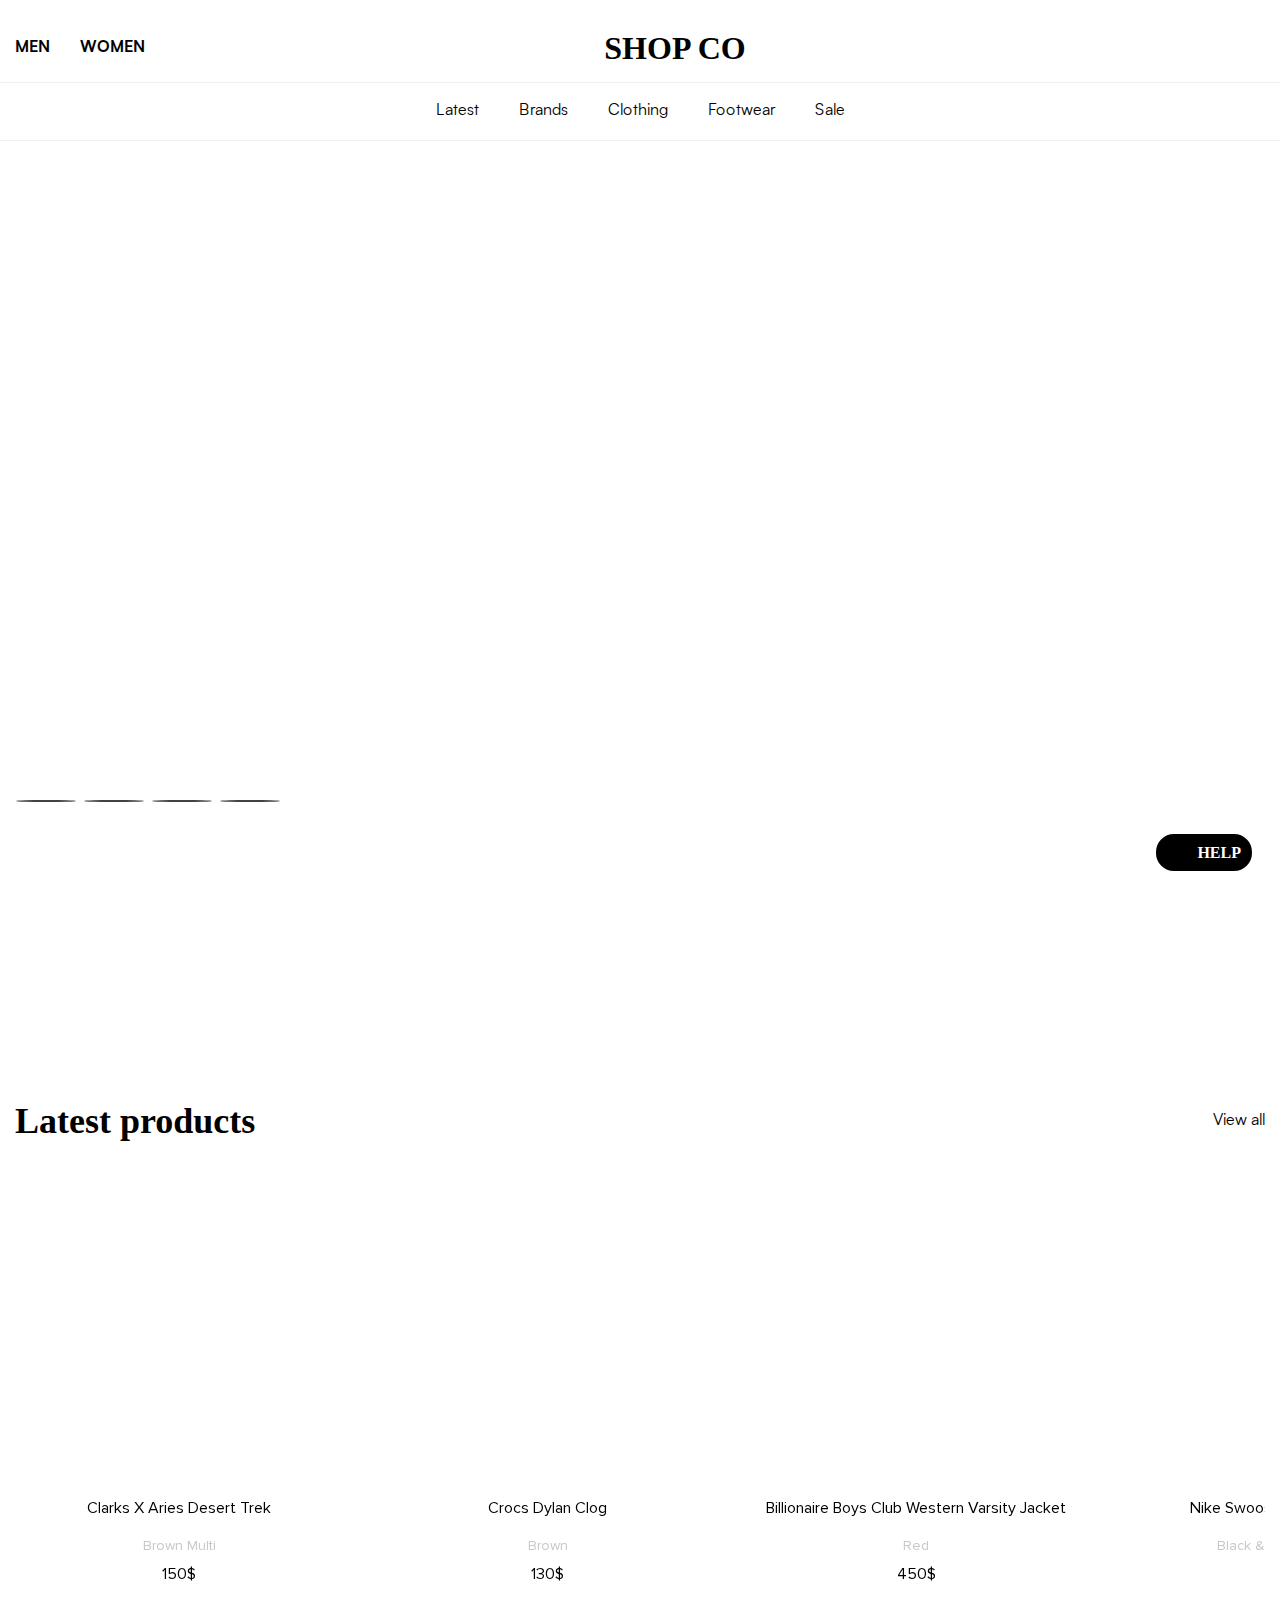
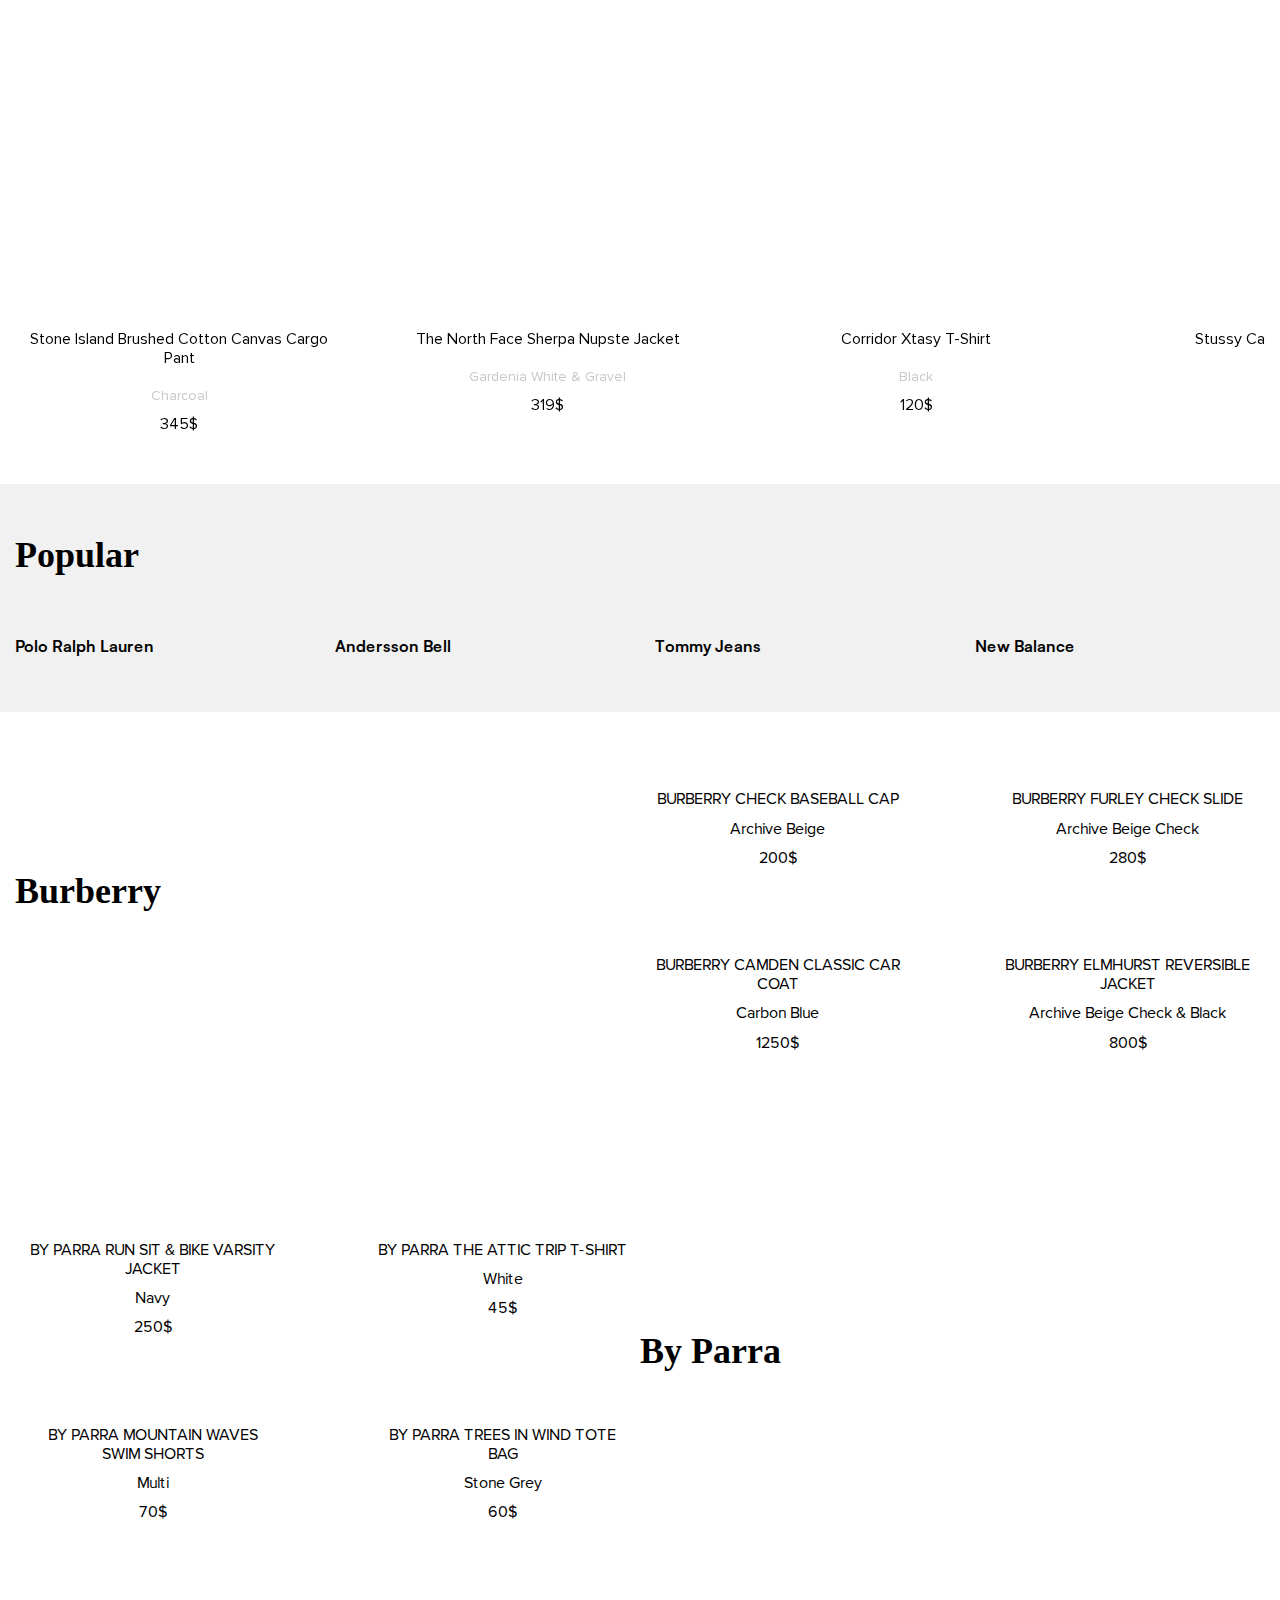
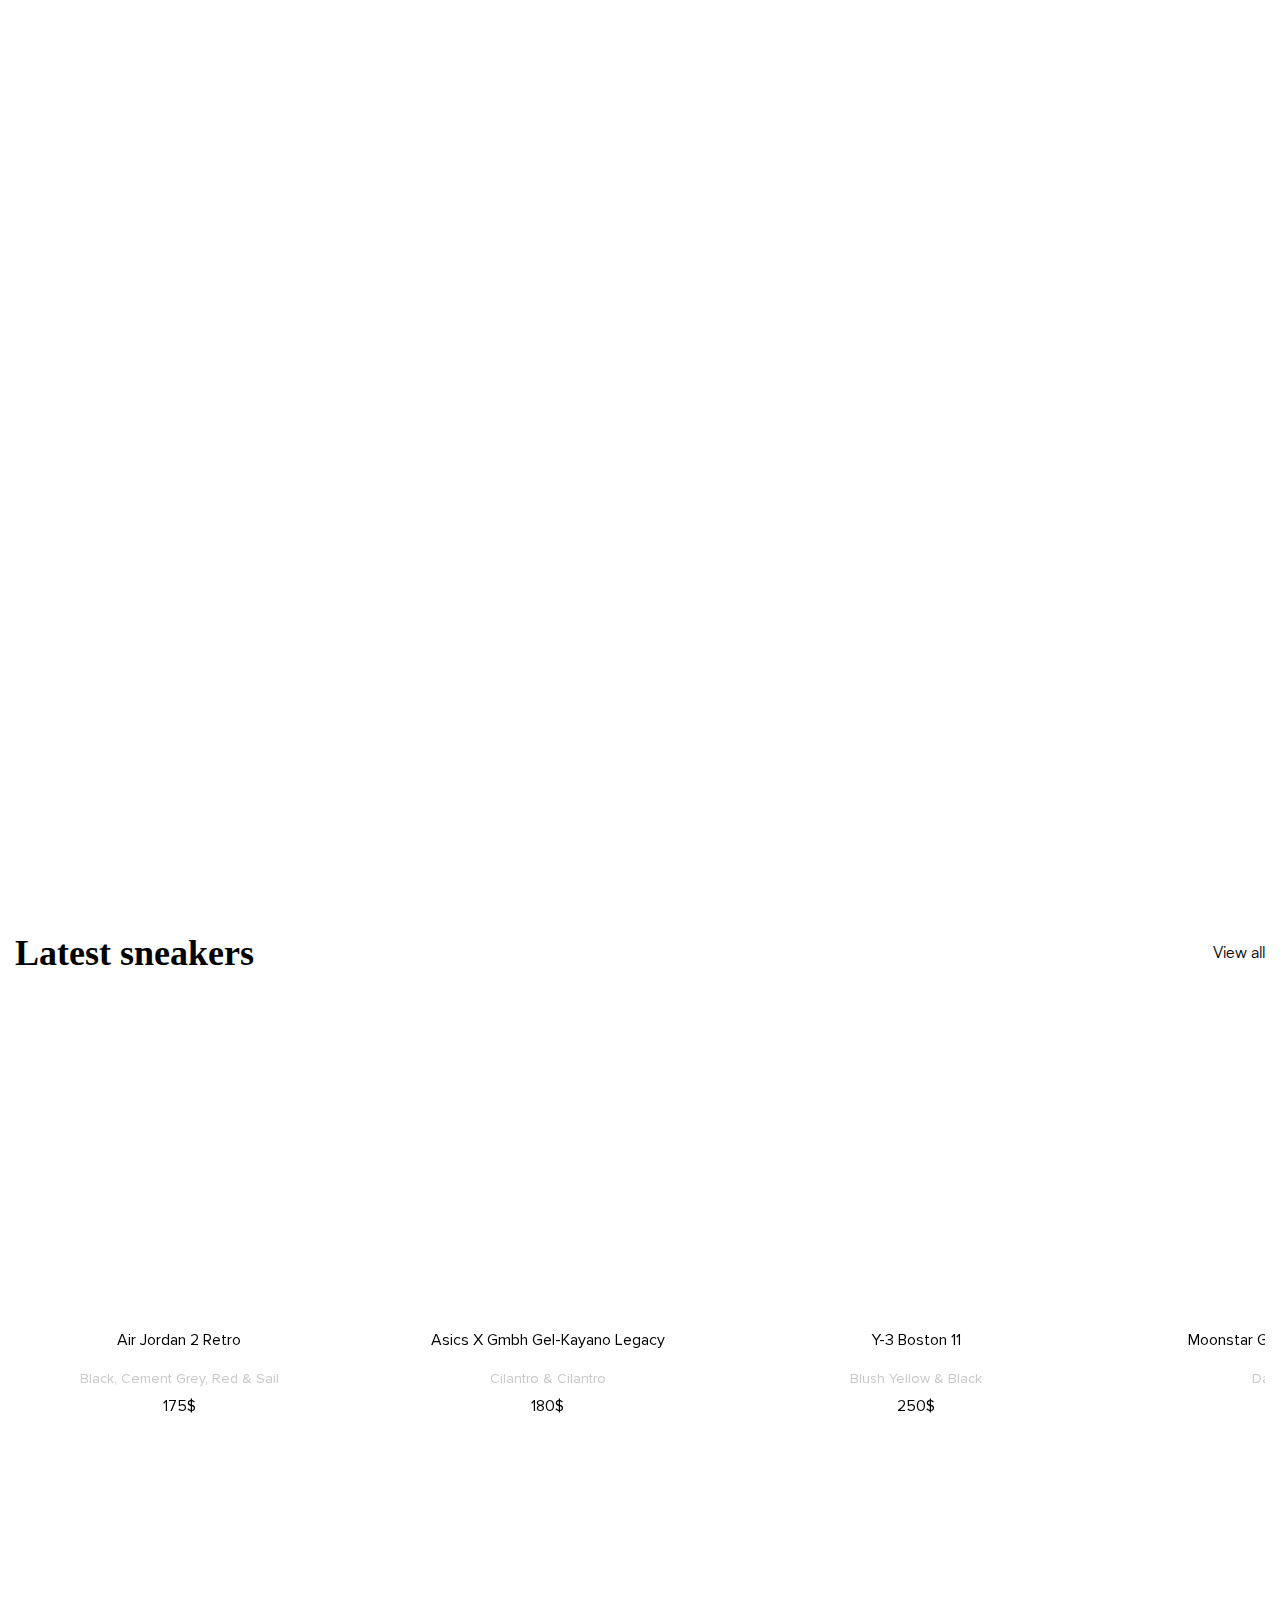
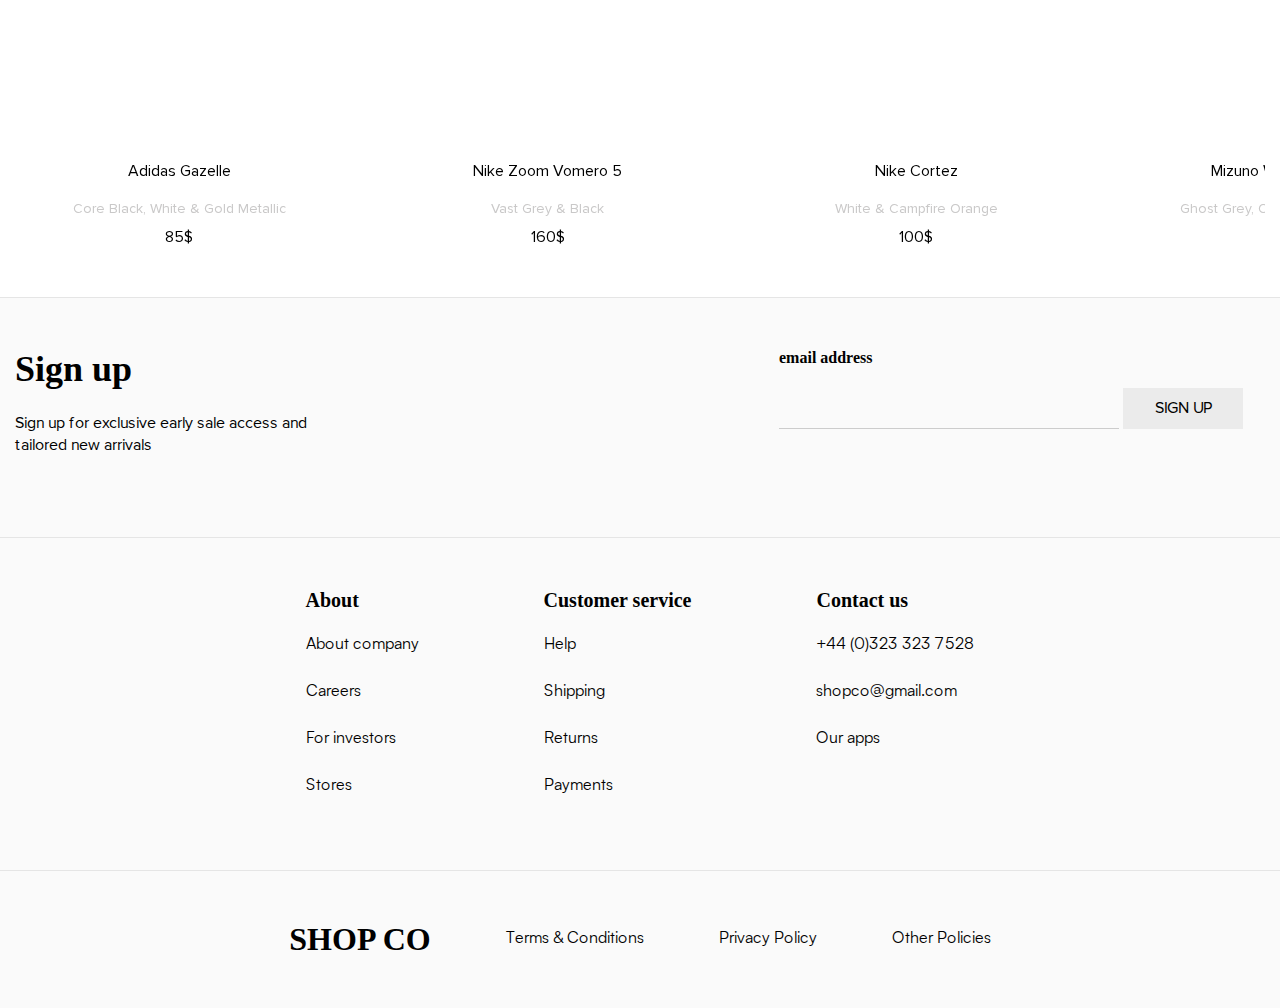
==== index.html @ d2378732 "Add files via upload" ====
<!DOCTYPE html><html lang="en"><head><meta charset="UTF-8"><meta name="viewport" content="width=device-width, initial-scale=1.0"><link rel="stylesheet" href="./files/swiper-bundle.min.css"><link rel="stylesheet" href="./css/style.css"><title>SHOP CO</title></head><body class="body"><div class="wrapper"><header class="header"><div class="header-inner"><div class="header-row"><div class="container"><div class="header-row__content"><nav class="nav header-row__nav"><div class="header__burger-menu"> <button class="burger-menu"><svg width="36" heigh="36" viewbox="0 0 100 100"><path class="line line-1" d="M20 30H80C80 30 94 29 94 67 94 78 91 82 85 82 79 82 75 75 75 75L25 25"/><path class="line line-2" d="M20 50H80"/><path class="line line-3" d="M20 70H80C80 70 94 71 94 33 94 22 91 18 85 18 79 18 75 25 75 25L25 75"/></svg></button></div><ul class="nav__list header-row__list"><li class="nav__item header-row__item"> <a href="index.html" class="nav__link header-row__link link">MEN</a></li><li class="nav__item header-row__item"> <a href="women.html" class="nav__link header-row__link link">WOMEN</a></li></ul> <a href="index.html" class="logo header-logo">SHOP CO</a><div class="header-row__buttons"> <button class="header-row__button modal-button" data-path="search"><img class="header-svg-button" src="img/icons/search.svg" alt=""></button> <button class="header-row__button modal-button" data-path="registration"><img class="header-svg-button" src="img/icons/user.svg" alt=""></button> <button class="header-row__button modal-button" data-path="registration"><img class="header-svg-button" src="img/icons/favourite.svg" alt=""></button> <button class="header-row__button modal-button" data-path="cart"><img class="header-svg-button" src="img/icons/busket.svg" alt=""></button></div></nav></div></div></div><div class="header-sub-wrapper"><div class="header-sub-row"><div class="container"><div class="header-sub-row__content"><nav class="nav header-sub-row__nav"><ul class="nav__list header-sub-row__list"><li class="nav__item header-sub-row__item" data-path="latest"> <a href="products.html" class="nav__link header-sub-row__link link">Latest</a></li><li class="nav__item header-sub-row__item" data-path="brands"> <a href="products.html" class="nav__link header-sub-row__link link">Brands</a></li><li class="nav__item header-sub-row__item" data-path="clothing"> <a href="products.html" class="nav__link header-sub-row__link link">Clothing</a></li><li class="nav__item header-sub-row__item" data-path="footwear"> <a href="products.html" class="nav__link header-sub-row__link link">Footwear</a></li><li class="nav__item header-sub-row__item" data-path="sale"> <a href="products.html" class="nav__link header-sub-row__link link">Sale</a></li></ul></nav></div></div></div><div class="site-navigation header__site-navigation"><div class="container"><div class="site-navigation__content"><div class="site-navigation__block site-navigation__block_visible" data-target="latest"><div class="site-navigation__element element"><h6 class="h h-6 element__headline">Latest week</h6><nav class="nav element__nav"><ul class="nav__list element__list"><li class="nav__item element__item"> <a href="products.html" class="nav__link element__link link">View all Latest</a></li><li class="nav__item element__item"> <a href="products.html" class="nav__link element__link link">Latest sneakers</a></li><li class="nav__item element__item"> <a href="products.html" class="nav__link element__link link">Latest lifestyle</a></li><li class="nav__item element__item"> <a href="products.html" class="nav__link element__link link">Latest features</a></li></ul></nav></div><div class="site-navigation__element element"><h6 class="h h-6 element__headline">Latest brands</h6><nav class="nav element__nav"><ul class="nav__list element__list"><li class="nav__item element__item"> <a href="#" class="nav__link element__link link">HOKA</a></li><li class="nav__item element__item"> <a href="#" class="nav__link element__link link">Carhartt</a></li><li class="nav__item element__item"> <a href="#" class="nav__link element__link link">Crocs</a></li><li class="nav__item element__item"> <a href="#" class="nav__link element__link link">Aries</a></li><li class="nav__item element__item"> <a href="#" class="nav__link element__link link">Nike</a></li><li class="nav__item element__item"> <a href="#" class="nav__link element__link link">Canada Goose</a></li><li class="nav__item element__item"> <a href="#" class="nav__link element__link link">Rick Owens</a></li></ul></nav></div><div class="site-navigation__element element"><h6 class="h h-6 element__headline">Featured</h6><div class="element-grid"><div class="element-grid__item"><a href="#" class="element-grid__link"><picture><source srcset="img/header-featured/img1.avif"><source srcset="img/header-featured/img1.webp"> <img src="img/header-featured/img1.jpg" alt="" class="element-grid__img"></picture></a><p class="text element-grid__item-headline">Season release</p></div><div class="element-grid__item"><a href="#" class="element-grid__link"><picture><source srcset="img/header-featured/img2.avif"><source srcset="img/header-featured/img2.webp"> <img src="img/header-featured/img2.jpg" alt="" class="element-grid__img"></picture></a><p class="text element-grid__item-headline">Carhartt WIP</p></div><div class="element-grid__item"><a href="#" class="element-grid__link"><picture><source srcset="img/header-featured/img3.avif"><source srcset="img/header-featured/img3.webp"> <img src="img/header-featured/img3.jpg" alt="" class="element-grid__img"></picture></a><p class="text element-grid__item-headline">Denim sales</p></div><div class="element-grid__item"><a href="#" class="element-grid__link"><picture><source srcset="img/header-featured/img4.avif"><source srcset="img/header-featured/img4.webp"> <img src="img/header-featured/img4.jpg" alt="" class="element-grid__img"></picture></a><p class="text element-grid__item-headline">New shops</p></div></div></div></div><div class="site-navigation__block" data-target="brands"><div class="site-navigation__element element"><h6 class="h h-6 element__headline"><a href="products.html" class="link">View all brands</a></h6><nav class="nav element__nav element__nav_wide"><ul class="nav__list element__list"><li class="nav__item element__item"> <a href="#" class="nav__link element__link link">Acne Studios</a></li><li class="nav__item element__item"> <a href="#" class="nav__link element__link link">Adidas</a></li><li class="nav__item element__item"> <a href="#" class="nav__link element__link link">A.P.C</a></li><li class="nav__item element__item"> <a href="#" class="nav__link element__link link">Adanola</a></li><li class="nav__item element__item"> <a href="#" class="nav__link element__link link">Aries</a></li><li class="nav__item element__item"> <a href="#" class="nav__link element__link link">Anine Bing</a></li><li class="nav__item element__item"> <a href="#" class="nav__link element__link link">Aarke</a></li><li class="nav__item element__item"> <a href="#" class="nav__link element__link link">AGR</a></li><li class="nav__item element__item"> <a href="#" class="nav__link element__link link">Air Jordan</a></li><li class="nav__item element__item"> <a href="#" class="nav__link element__link link">AKila</a></li><li class="nav__item element__item"> <a href="#" class="nav__link element__link link">Balmain</a></li><li class="nav__item element__item"> <a href="#" class="nav__link element__link link">Barbour</a></li><li class="nav__item element__item"> <a href="#" class="nav__link element__link link">Brain dead</a></li><li class="nav__item element__item"> <a href="#" class="nav__link element__link link">Buy far</a></li><li class="nav__item element__item"> <a href="#" class="nav__link element__link link">Calvin Klein</a></li><li class="nav__item element__item"> <a href="#" class="nav__link element__link link">Converse</a></li><li class="nav__item element__item"> <a href="#" class="nav__link element__link link">Dickies</a></li><li class="nav__item element__item"> <a href="#" class="nav__link element__link link">DONNI</a></li><li class="nav__item element__item"> <a href="#" class="nav__link element__link link">DROOL</a></li><li class="nav__item element__item"> <a href="#" class="nav__link element__link link">Eastpak</a></li><li class="nav__item element__item"> <a href="#" class="nav__link element__link link">Face Vessel</a></li><li class="nav__item element__item"> <a href="#" class="nav__link element__link link">Ganni</a></li><li class="nav__item element__item"> <a href="#" class="nav__link element__link link">Idea</a></li><li class="nav__item element__item"> <a href="#" class="nav__link element__link link">Joah Brown</a></li><li class="nav__item element__item"> <a href="#" class="nav__link element__link link">Lex Pott</a></li><li class="nav__item element__item"> <a href="#" class="nav__link element__link link">Obey</a></li><li class="nav__item element__item"> <a href="#" class="nav__link element__link link">Paco Rabanne</a></li><li class="nav__item element__item"> <a href="#" class="nav__link element__link link">Reebok</a></li><li class="nav__item element__item"> <a href="#" class="nav__link element__link link">UGG</a></li><li class="nav__item element__item"> <a href="#" class="nav__link element__link link">Y-3</a></li></ul></nav></div><div class="site-navigation__element element"><h6 class="h h-6 element__headline">Featured</h6><div class="element-grid brands-grid"><div class="element-grid__item"><a href="#" class="element-grid__link"><picture><source srcset="img/header-featured/img5.avif"><source srcset="img/header-featured/img5.webp"> <img src="img/header-featured/img5.jpg" alt="" class="element-grid__img"></picture></a><p class="text element-grid__item-headline">Y-3</p></div><div class="element-grid__item"><a href="#" class="element-grid__link"><picture><source srcset="img/header-featured/img6.avif"><source srcset="img/header-featured/img6.webp"> <img src="img/header-featured/img6.jpg" alt="" class="element-grid__img"></picture></a><p class="text element-grid__item-headline">Paco Rabanne</p></div></div></div></div><div class="site-navigation__block" data-target="clothing"><div class="site-navigation__element element"><h6 class="h h-6 element__headline"><a href="products.html" class="link">View all clothing</a></h6><nav class="nav element__nav"><ul class="nav__list element__list"><li class="nav__item element__item"> <a href="#" class="nav__link element__link link">Hoodie and swearts</a></li><li class="nav__item element__item"> <a href="#" class="nav__link element__link link">Coats and jackets</a></li><li class="nav__item element__item"> <a href="#" class="nav__link element__link link">Knitwear</a></li><li class="nav__item element__item"> <a href="#" class="nav__link element__link link">Shirts</a></li><li class="nav__item element__item"> <a href="#" class="nav__link element__link link">Jeans</a></li><li class="nav__item element__item"> <a href="#" class="nav__link element__link link">Shorts</a></li><li class="nav__item element__item"> <a href="#" class="nav__link element__link link">Knitwear</a></li><li class="nav__item element__item"> <a href="#" class="nav__link element__link link">Loungewear</a></li><li class="nav__item element__item"> <a href="#" class="nav__link element__link link">T-shirts</a></li><li class="nav__item element__item"> <a href="#" class="nav__link element__link link">Underwear</a></li></ul></nav></div><div class="site-navigation__element element"><h6 class="h h-6 element__headline">Latest brands</h6><nav class="nav element__nav"><ul class="nav__list element__list"><li class="nav__item element__item"> <a href="#" class="nav__link element__link link">A.P.C.</a></li><li class="nav__item element__item"> <a href="#" class="nav__link element__link link">Acne studios</a></li><li class="nav__item element__item"> <a href="#" class="nav__link element__link link">Barbour</a></li><li class="nav__item element__item"> <a href="#" class="nav__link element__link link">Carhartt WIP</a></li><li class="nav__item element__item"> <a href="#" class="nav__link element__link link">Neighborhood</a></li><li class="nav__item element__item"> <a href="#" class="nav__link element__link link">Represent</a></li><li class="nav__item element__item"> <a href="#" class="nav__link element__link link">Moncler</a></li><li class="nav__item element__item"> <a href="#" class="nav__link element__link link">Palm Angels</a></li><li class="nav__item element__item"> <a href="#" class="nav__link element__link link">Stussy</a></li><li class="nav__item element__item"> <a href="#" class="nav__link element__link link">WTAPS</a></ul></nav></div><div class="site-navigation__element element"><h6 class="h h-6 element__headline">Featured</h6><div class="element-grid"><div class="element-grid__item"><a href="#" class="element-grid__link"><picture><source srcset="img/header-featured/img7.avif"><source srcset="img/header-featured/img7.webp"> <img src="img/header-featured/img7.jpg" alt="" class="element-grid__img"></picture></a><p class="text element-grid__item-headline">Gucci</p></div><div class="element-grid__item"><a href="#" class="element-grid__link"><picture><source srcset="img/header-featured/img8.avif"><source srcset="img/header-featured/img8.webp"> <img src="img/header-featured/img8.jpg" alt="" class="element-grid__img"></picture></a><p class="text element-grid__item-headline">Carhartt WIP</p></div><div class="element-grid__item"><a href="#" class="element-grid__link"><picture><source srcset="img/header-featured/img9.avif"><source srcset="img/header-featured/img9.webp"> <img src="img/header-featured/img9.jpg" alt="" class="element-grid__img"></picture></a><p class="text element-grid__item-headline">Bape</p></div><div class="element-grid__item"><a href="#" class="element-grid__link"><picture><source srcset="img/header-featured/img10.avif"><source srcset="img/header-featured/img10.webp"> <img src="img/header-featured/img10.jpg" alt="" class="element-grid__img"></picture></a><p class="text element-grid__item-headline">New shops</p></div></div></div></div><div class="site-navigation__block" data-target="footwear"><div class="site-navigation__element element"><nav class="nav element__nav"><ul class="nav__list element__list"><li class="nav__item element__item"> <a href="products.html" class="nav__link element__link link">View all footwear</a></li><li class="nav__item element__item"> <a href="#" class="nav__link element__link link">Sneakers</a></li><li class="nav__item element__item"> <a href="#" class="nav__link element__link link">Luxury Sneakers</a></li><li class="nav__item element__item"> <a href="#" class="nav__link element__link link">Boots</a></li><li class="nav__item element__item"> <a href="#" class="nav__link element__link link">Shoes</a></li><li class="nav__item element__item"> <a href="#" class="nav__link element__link link">Slippers</a></li></ul></nav></div><div class="site-navigation__element element"><h6 class="h h-6 element__headline">Footwear brands</h6><nav class="nav element__nav"><ul class="nav__list element__list"><li class="nav__item element__item"> <a href="#" class="nav__link element__link link">HOKA</a></li><li class="nav__item element__item"> <a href="#" class="nav__link element__link link">Adidas</a></li><li class="nav__item element__item"> <a href="#" class="nav__link element__link link">Asics</a></li><li class="nav__item element__item"> <a href="#" class="nav__link element__link link">Alexandr Mqueen</a></li><li class="nav__item element__item"> <a href="#" class="nav__link element__link link">Crocks</a></li><li class="nav__item element__item"> <a href="#" class="nav__link element__link link">Canada Goose</a></li><li class="nav__item element__item"> <a href="#" class="nav__link element__link link">New balance</a></li><li class="nav__item element__item"> <a href="#" class="nav__link element__link link">Nike</a></li></ul></nav></div><div class="site-navigation__element element"><h6 class="h h-6 element__headline">Featured</h6><div class="element-grid"><div class="element-grid__item"><a href="#" class="element-grid__link"><picture><source srcset="img/header-featured/img11.webp"><source srcset="img/header-featured/img11.avif"> <img src="" alt="" class="element-grid__img"></picture></a><p class="text element-grid__item-headline">Season release</p></div><div class="element-grid__item"><a href="#" class="element-grid__link"><picture><source srcset="img/header-featured/img12.webp"><source srcset="img/header-featured/img12.avif"> <img src="" alt="" class="element-grid__img"></picture></a><p class="text element-grid__item-headline">Carhartt WIP</p></div><div class="element-grid__item"><a href="#" class="element-grid__link"><picture><source srcset="img/header-featured/img13.webp"><source srcset="img/header-featured/img13.avif"> <img src="" alt="" class="element-grid__img"></picture></a><p class="text element-grid__item-headline">Denim sales</p></div><div class="element-grid__item"><a href="#" class="element-grid__link"><picture><source srcset="img/header-featured/img14.webp"><source srcset="img/header-featured/img14.avif"> <img src="" alt="" class="element-grid__img"></picture></a><p class="text element-grid__item-headline">New shops</p></div></div></div></div><div class="site-navigation__block" data-target="sale"><div class="site-navigation__element element"><h6 class="h h-6 element__headline">View all sales</h6><nav class="nav element__nav"><ul class="nav__list element__list"><li class="nav__item element__item"> <a href="products.html" class="nav__link element__link link">All sale clothing</a></li><li class="nav__item element__item"> <a href="#" class="nav__link element__link link">Jackets and coats</a></li><li class="nav__item element__item"> <a href="#" class="nav__link element__link link">Knitwear</a></li><li class="nav__item element__item"> <a href="#" class="nav__link element__link link">Triusers</a></li><li class="nav__item element__item"> <a href="#" class="nav__link element__link link">Tops</a></li><li class="nav__item element__item"> <a href="#" class="nav__link element__link link">Jeans</a></li><li class="nav__item element__item"> <a href="#" class="nav__link element__link link">T-shirts</a></li><li class="nav__item element__item"> <a href="#" class="nav__link element__link link">Boots</a></li><li class="nav__item element__item"> <a href="#" class="nav__link element__link link">Jewellery</a></li></ul></nav></div><div class="site-navigation__element element"><h6 class="h h-6 element__headline">Latest brands</h6><nav class="nav element__nav"><ul class="nav__list element__list"><li class="nav__item element__item"> <a href="" class="nav__link element__link link">HOKA</a></li><li class="nav__item element__item"> <a href="" class="nav__link element__link link">Carhartt</a></li><li class="nav__item element__item"> <a href="" class="nav__link element__link link">Crocs</a></li><li class="nav__item element__item"> <a href="" class="nav__link element__link link">Aries</a></li><li class="nav__item element__item"> <a href="" class="nav__link element__link link">Nike</a></li><li class="nav__item element__item"> <a href="" class="nav__link element__link link">Canada Goose</a></li><li class="nav__item element__item"> <a href="" class="nav__link element__link link">Rick Owens</a></li></ul></nav></div><div class="site-navigation__element element"><h6 class="h h-6 element__headline">Discount</h6><nav class="nav element__nav"><ul class="nav__list element__list"><li class="nav__item element__item"> <a href="" class="nav__link element__link link">UP TO 20%</a></li><li class="nav__item element__item"> <a href="" class="nav__link element__link link">UP TO 30%</a></li><li class="nav__item element__item"> <a href="" class="nav__link element__link link">UP TO 40%</a></li><li class="nav__item element__item"> <a href="" class="nav__link element__link link">UP TO 50%</a></li></ul></nav></div><div class="site-navigation__element element"><h6 class="h h-6 element__headline">Featured</h6><div class="element-grid"><div class="element-grid__item"><a href="#" class="element-grid__link"><picture><source srcset="img/header-featured/img16.avif"><source srcset="img/header-featured/img16.webp"> <img src="img/header-featured/img16.avif" alt="" class="element-grid__img"></picture></a><p class="text element-grid__item-headline">Season release</p></div><div class="element-grid__item"><a href="#" class="element-grid__link"><picture><source srcset="./img/header-featured/img15.avif"><source srcset="./img/header-featured/img15.webp"> <img src="./img/header-featured/img15.avif" alt="" class="element-grid__img"></picture></a><p class="text element-grid__item-headline">Carhartt WIP</p></div></div></div></div></div></div></div></div><div class="mobile-menu"><div class="overlay"></div><div class="mobile-menu__block"><div class="mobile-menu__wrapper"><div class="mobile-menu__container mobile-menu__container_open mobile-menu__container_main" data-list="main"><div class="mobile-menu__logo-wrapper"> <a href="index.html" class="logo mobile-menu__logo">SHOP CO</a></div><div class="mobile-menu__gender"><div class="mobile-menu__gender-item mobile-menu__gender-item_active" data-path="men"> <a href="index.html" class="text mobile-menu__gender-link">MEN</a href="index.html"></div><div class="mobile-menu__gender-item" data-path="women"> <a href="women.html" class="text mobile-menu__gender-link">WOMEN</a href="index.html"></div></div><div class="mobile-menu__categories"><div class="mobile-menu__category switch-element" data-path="latest">Latest<img src="./img/icons/right.svg" alt=""></div><div class="mobile-menu__category switch-element" data-path="brands">Brands<img src="./img/icons/right.svg" alt=""></div><div class="mobile-menu__category switch-element" data-path="clothing">Clothing <img src="./img/icons/right.svg" alt=""></div><div class="mobile-menu__category switch-element" data-path="footwear">Footwear <img src="./img/icons/right.svg" alt=""></div><div class="mobile-menu__category switch-element" data-path="sale">Sale <img src="./img/icons/right.svg" alt=""></div></div><div class="log-in"><div class="log-in__wrapper"><p class="text log-in__text">Account</p> <button class="text log-in__button modal-button" data-path="registration">Log in <img src="./img/icons/right.svg" alt=""></button></div></div></div><div class="mobile-menu__container" data-list="latest"><div class="mobile-menu__categories"><ul class="mobile-menu__list"><li class="mobile-menu__category mobile-menu__category_prev switch-element" data-path="main"> <img class="mobile-menu__arrow" src="./img/icons/right.svg" alt=""><p class="">All</p></li><li class="mobile-menu__list-item"> <a href="#" class="text mobile-menu__category mobile-menu__category_bold mobile-menu__category_mini">View all latest<img src="./img/icons/right.svg" alt=""></a></li><li class="mobile-menu__list-item"> <a href="#" class="text mobile-menu__category mobile-menu__category_mini">HOKA<img src="./img/icons/right.svg" alt=""></a></li><li class="mobile-menu__list-item"> <a href="#" class="text mobile-menu__category mobile-menu__category_mini">Carhartt<img src="./img/icons/right.svg" alt=""></a></li><li class="mobile-menu__list-item"> <a href="#" class="text mobile-menu__category mobile-menu__category_mini">Crocs<img src="./img/icons/right.svg" alt=""></a></li><li class="mobile-menu__list-item"> <a href="#" class="text mobile-menu__category mobile-menu__category_mini">Aries<img src="./img/icons/right.svg" alt=""></a></li><li class="mobile-menu__list-item"> <a href="#" class="text mobile-menu__category mobile-menu__category_mini">Nike<img src="./img/icons/right.svg" alt=""></a></li><li class="mobile-menu__list-item"> <a href="#" class="text mobile-menu__category mobile-menu__category_mini">Canada Goose<img src="./img/icons/right.svg" alt=""></a></li><li class="mobile-menu__list-item"> <a href="#" class="text mobile-menu__category mobile-menu__category_mini">Rick Owens<img src="./img/icons/right.svg" alt=""></a></li></ul></div></div><div class="mobile-menu__container" data-list="brands"><div class="mobile-menu__categories"><ul class="mobile-menu__list"><li class="mobile-menu__category mobile-menu__category_prev switch-element" data-path="main"> <img class="mobile-menu__arrow" src="./img/icons/right.svg" alt=""><p class="">All</p></li><li class="mobile-menu__list-item"> <a href="#" class="text mobile-menu__category mobile-menu__category_bold mobile-menu__category_mini">View all brands<img src="./img/icons/right.svg" alt=""></a></li><li class="mobile-menu__list-item"> <a href="#" class="text mobile-menu__category mobile-menu__category_mini">Acne Studios<img src="./img/icons/right.svg" alt=""></a></li><li class="mobile-menu__list-item"> <a href="#" class="text mobile-menu__category mobile-menu__category_mini">Adidas<img src="./img/icons/right.svg" alt=""></a></li><li class="mobile-menu__list-item"> <a href="#" class="text mobile-menu__category mobile-menu__category_mini">A.P.C<img src="./img/icons/right.svg" alt=""></a></li><li class="mobile-menu__list-item"> <a href="#" class="text mobile-menu__category mobile-menu__category_mini">Adanola<img src="./img/icons/right.svg" alt=""></a></li><li class="mobile-menu__list-item"> <a href="#" class="text mobile-menu__category mobile-menu__category_mini">Aries<img src="./img/icons/right.svg" alt=""></a></li><li class="mobile-menu__list-item"> <a href="#" class="text mobile-menu__category mobile-menu__category_mini">Anine Bing<img src="./img/icons/right.svg" alt=""></a></li><li class="mobile-menu__list-item"> <a href="#" class="text mobile-menu__category mobile-menu__category_mini">Aarke<img src="./img/icons/right.svg" alt=""></a></li><li class="mobile-menu__list-item"> <a href="#" class="text mobile-menu__category mobile-menu__category_mini">AGR<img src="./img/icons/right.svg" alt=""></a></li><li class="mobile-menu__list-item"> <a href="#" class="text mobile-menu__category mobile-menu__category_mini">Air Jordan<img src="./img/icons/right.svg" alt=""></a></li><li class="mobile-menu__list-item"> <a href="#" class="text mobile-menu__category mobile-menu__category_mini">AKila<img src="./img/icons/right.svg" alt=""></a></li><li class="mobile-menu__list-item"> <a href="#" class="text mobile-menu__category mobile-menu__category_mini">Balmain<img src="./img/icons/right.svg" alt=""></a></li><li class="mobile-menu__list-item"> <a href="#" class="text mobile-menu__category mobile-menu__category_mini">Barbour<img src="./img/icons/right.svg" alt=""></a></li><li class="mobile-menu__list-item"> <a href="#" class="text mobile-menu__category mobile-menu__category_mini">Brain dead<img src="./img/icons/right.svg" alt=""></a></li><li class="mobile-menu__list-item"> <a href="#" class="text mobile-menu__category mobile-menu__category_mini">Buy far<img src="./img/icons/right.svg" alt=""></a></li><li class="mobile-menu__list-item"> <a href="#" class="text mobile-menu__category mobile-menu__category_mini">Calvin Klein<img src="./img/icons/right.svg" alt=""></a></li><li class="mobile-menu__list-item"> <a href="#" class="text mobile-menu__category mobile-menu__category_mini">Converse<img src="./img/icons/right.svg" alt=""></a></li><li class="mobile-menu__list-item"> <a href="#" class="text mobile-menu__category mobile-menu__category_mini">Dickies<img src="./img/icons/right.svg" alt=""></a></li><li class="mobile-menu__list-item"> <a href="#" class="text mobile-menu__category mobile-menu__category_mini">DONNI<img src="./img/icons/right.svg" alt=""></a></li><li class="mobile-menu__list-item"> <a href="#" class="text mobile-menu__category mobile-menu__category_mini">DROOL<img src="./img/icons/right.svg" alt=""></a></li><li class="mobile-menu__list-item"> <a href="#" class="text mobile-menu__category mobile-menu__category_mini">Eastpak<img src="./img/icons/right.svg" alt=""></a></li><li class="mobile-menu__list-item"> <a href="#" class="text mobile-menu__category mobile-menu__category_mini">Face Vessel<img src="./img/icons/right.svg" alt=""></a></li><li class="mobile-menu__list-item"> <a href="#" class="text mobile-menu__category mobile-menu__category_mini">Ganni<img src="./img/icons/right.svg" alt=""></a></li><li class="mobile-menu__list-item"> <a href="#" class="text mobile-menu__category mobile-menu__category_mini">Idea<img src="./img/icons/right.svg" alt=""></a></li><li class="mobile-menu__list-item"> <a href="#" class="text mobile-menu__category mobile-menu__category_mini">Joah Brown<img src="./img/icons/right.svg" alt=""></a></li><li class="mobile-menu__list-item"> <a href="#" class="text mobile-menu__category mobile-menu__category_mini">Lex Pott<img src="./img/icons/right.svg" alt=""></a></li><li class="mobile-menu__list-item"> <a href="#" class="text mobile-menu__category mobile-menu__category_mini">Obey<img src="./img/icons/right.svg" alt=""></a></li><li class="mobile-menu__list-item"> <a href="#" class="text mobile-menu__category mobile-menu__category_mini">Paco Rabanne<img src="./img/icons/right.svg" alt=""></a></li><li class="mobile-menu__list-item"> <a href="#" class="text mobile-menu__category mobile-menu__category_mini">Reebok<img src="./img/icons/right.svg" alt=""></a></li><li class="mobile-menu__list-item"> <a href="#" class="text mobile-menu__category mobile-menu__category_mini">UGG<img src="./img/icons/right.svg" alt=""></a></li><li class="mobile-menu__list-item"> <a href="#" class="text mobile-menu__category mobile-menu__category_mini">Y-3<img src="./img/icons/right.svg" alt=""></a></li></ul></div></div><div class="mobile-menu__container" data-list="clothing"><div class="mobile-menu__categories"><ul class="mobile-menu__list"><li class="mobile-menu__category mobile-menu__category_prev switch-element" data-path="main"> <img class="mobile-menu__arrow" src="./img/icons/right.svg" alt=""><p class="">All</p></li><li class="mobile-menu__list-item"> <a href="#" class="text mobile-menu__category mobile-menu__category_bold mobile-menu__category_mini">View all clothing<img src="./img/icons/right.svg" alt=""></a></li><li class="mobile-menu__list-item"> <a href="#" class="text mobile-menu__category mobile-menu__category_mini">Hoodie and swearts<img src="./img/icons/right.svg" alt=""></a></li><li class="mobile-menu__list-item"> <a href="#" class="text mobile-menu__category mobile-menu__category_mini">Coats and jackets<img src="./img/icons/right.svg" alt=""></a></li><li class="mobile-menu__list-item"> <a href="#" class="text mobile-menu__category mobile-menu__category_mini">Knitwear<img src="./img/icons/right.svg" alt=""></a></li><li class="mobile-menu__list-item"> <a href="#" class="text mobile-menu__category mobile-menu__category_mini">Shirts<img src="./img/icons/right.svg" alt=""></a></li><li class="mobile-menu__list-item"> <a href="#" class="text mobile-menu__category mobile-menu__category_mini">Jeans<img src="./img/icons/right.svg" alt=""></a></li><li class="mobile-menu__list-item"> <a href="#" class="text mobile-menu__category mobile-menu__category_mini">Shorts<img src="./img/icons/right.svg" alt=""></a></li><li class="mobile-menu__list-item"> <a href="#" class="text mobile-menu__category mobile-menu__category_mini">Knitwear<img src="./img/icons/right.svg" alt=""></a></li><li class="mobile-menu__list-item"> <a href="#" class="text mobile-menu__category mobile-menu__category_mini">Loungewear<img src="./img/icons/right.svg" alt=""></a></li><li class="mobile-menu__list-item"> <a href="#" class="text mobile-menu__category mobile-menu__category_mini">T-shirts<img src="./img/icons/right.svg" alt=""></a></li><li class="mobile-menu__list-item"> <a href="#" class="text mobile-menu__category mobile-menu__category_mini">Underwear<img src="./img/icons/right.svg" alt=""></a></li></ul></div></div><div class="mobile-menu__container" data-list="footwear"><div class="mobile-menu__categories"><ul class="mobile-menu__list"><li class="mobile-menu__category mobile-menu__category_prev switch-element" data-path="main"> <img class="mobile-menu__arrow" src="./img/icons/right.svg" alt=""><p class="">All</p></li><li class="mobile-menu__list-item"> <a href="#" class="text mobile-menu__category mobile-menu__category_bold mobile-menu__category_mini">View all footwear<img src="./img/icons/right.svg" alt=""></a></li><li class="mobile-menu__list-item"> <a href="#" class="text mobile-menu__category mobile-menu__category_mini">HOKA<img src="./img/icons/right.svg" alt=""></a></li><li class="mobile-menu__list-item"> <a href="#" class="text mobile-menu__category mobile-menu__category_mini">Adidas<img src="./img/icons/right.svg" alt=""></a></li><li class="mobile-menu__list-item"> <a href="#" class="text mobile-menu__category mobile-menu__category_mini">Asics<img src="./img/icons/right.svg" alt=""></a></li><li class="mobile-menu__list-item"> <a href="#" class="text mobile-menu__category mobile-menu__category_mini">Alexandr Mqueen<img src="./img/icons/right.svg" alt=""></a></li><li class="mobile-menu__list-item"> <a href="#" class="text mobile-menu__category mobile-menu__category_mini">Crocks<img src="./img/icons/right.svg" alt=""></a></li><li class="mobile-menu__list-item"> <a href="#" class="text mobile-menu__category mobile-menu__category_mini">Canada Goose<img src="./img/icons/right.svg" alt=""></a></li><li class="mobile-menu__list-item"> <a href="#" class="text mobile-menu__category mobile-menu__category_mini">New balance<img src="./img/icons/right.svg" alt=""></a></li><li class="mobile-menu__list-item"> <a href="#" class="text mobile-menu__category mobile-menu__category_mini">Nike<img src="./img/icons/right.svg" alt=""></a></li></ul></div></div><div class="mobile-menu__container" data-list="sale"><div class="mobile-menu__categories"><ul class="mobile-menu__list"><li class="mobile-menu__category mobile-menu__category_prev switch-element" data-path="main"> <img class="mobile-menu__arrow" src="./img/icons/right.svg" alt=""><p class="">All</p></li><li class="mobile-menu__list-item"> <a href="#" class="text mobile-menu__category mobile-menu__category_bold mobile-menu__category_mini">View all sales<img src="./img/icons/right.svg" alt=""></a></li><li class="mobile-menu__list-item"> <a href="#" class="text mobile-menu__category mobile-menu__category_mini">Jackets and coats<img src="./img/icons/right.svg" alt=""></a></li><li class="mobile-menu__list-item"> <a href="#" class="text mobile-menu__category mobile-menu__category_mini">Knitwear<img src="./img/icons/right.svg" alt=""></a></li><li class="mobile-menu__list-item"> <a href="#" class="text mobile-menu__category mobile-menu__category_mini">Triusers<img src="./img/icons/right.svg" alt=""></a></li><li class="mobile-menu__list-item"> <a href="#" class="text mobile-menu__category mobile-menu__category_mini">Tops<img src="./img/icons/right.svg" alt=""></a></li><li class="mobile-menu__list-item"> <a href="#" class="text mobile-menu__category mobile-menu__category_mini">Jeans<img src="./img/icons/right.svg" alt=""></a></li><li class="mobile-menu__list-item"> <a href="#" class="text mobile-menu__category mobile-menu__category_mini">T-shirts<img src="./img/icons/right.svg" alt=""></a></li><li class="mobile-menu__list-item"> <a href="#" class="text mobile-menu__category mobile-menu__category_mini">Boots<img src="./img/icons/right.svg" alt=""></a></li><li class="mobile-menu__list-item"> <a href="#" class="text mobile-menu__category mobile-menu__category_mini">Jewellery<img src="./img/icons/right.svg" alt=""></a></li></ul></div></div></div></div></div></div></header><section class="hero"><div class="swiper carousel hero-swiper"><div class="swiper-wrapper"><div class="swiper-slide hero-slide"><div class="container hero-slide__container"><div class="hero-slide__flex"><div class="hero-slide__info"><h2 class="h h-2 hero-slide__headline">Our Legacy</h2><h5 class="h h-5 hero-slide__sub-headline">New arrivals</h5></div> <button class="button hero-slide__button">Online now</button></div></div></div><div class="swiper-slide hero-slide hero-slide_second"><div class="container hero-slide__container"><div class="hero-slide__flex"><div class="hero-slide__info"><h2 class="h h-2 hero-slide__headline">MONCLER JACKET</h2><h5 class="h h-5 hero-slide__sub-headline">Launches soon</h5></div> <button class="button hero-slide__button">Register now</button></div></div></div><div class="swiper-slide hero-slide hero-slide_third"><div class="container hero-slide__container"><div class="hero-slide__flex"><div class="hero-slide__info"><h2 class="h h-2 hero-slide__headline">and wander</h2><h5 class="h h-5 hero-slide__sub-headline">Just in.</h5></div> <button class="button hero-slide__button">Online now</button></div></div></div><div class="swiper-slide hero-slide hero-slide_fourth"><div class="container hero-slide__container"><div class="hero-slide__flex"><div class="hero-slide__info"><h2 class="h h-2 hero-slide__headline">HAN KJOBENHAVN</h2><h5 class="h h-5 hero-slide__sub-headline">New in.</h5></div> <button class="button hero-slide__button">Online now</button></div></div></div></div><div class="swiper-pag-wrapper"><div class="swiper-pagination hero-swiper-pagination"></div></div></section><main class="main"><section class="brands"><div class="brands-container"><div class="swiper brands-swiper"><div class="swiper-wrapper"><div class="swiper-slide brands__swiper-slide"> <img class="brands__img" src="img/trends/StüssyLogoVector.svg" alt=""></div><div class="swiper-slide brands__swiper-slide"> <img class="brands__img" src="img/trends/jordan.svg" alt=""></div><div class="swiper-slide brands__swiper-slide"> <img class="brands__img brands__img_large" src="img/trends/nike.svg" alt=""></div><div class="swiper-slide brands__swiper-slide"> <img class="brands__img" src="img/trends/gucci.svg" alt=""></div><div class="swiper-slide brands__swiper-slide"> <img class="brands__img" src="img/trends/hm.svg" alt=""></div><div class="swiper-slide brands__swiper-slide"> <img class="brands__img" src="img/trends/uniqlo.svg" alt=""></div><div class="swiper-slide brands__swiper-slide"> <img class="brands__img brands__img_large" src="img/trends/levi.svg" alt=""></div><div class="swiper-slide brands__swiper-slide"> <img class="brands__img brands__img_large" src="img/trends/diesel.svg" alt=""></div><div class="swiper-slide brands__swiper-slide"> <img class="brands__img brands__img_large" src="img/trends/calvin.svg" alt=""></div><div class="swiper-slide brands__swiper-slide"> <img class="brands__img" src="img/trends/lacoste.svg" alt=""></div><div class="swiper-slide brands__swiper-slide"> <img class="brands__img brands__img_large" src="img/trends/versace.svg" alt=""></div><div class="swiper-slide brands__swiper-slide"> <img class="brands__img brands__img_large" src="img/trends/tommy.svg" alt=""></div><div class="swiper-slide brands__swiper-slide"> <img class="brands__img brands__img_large" src="img/trends/vans.svg" alt=""></div><div class="swiper-slide brands__swiper-slide"> <img class="brands__img brands__img_large" src="img/trends/ellesse.svg" alt=""></div><div class="swiper-slide brands__swiper-slide"> <img class="brands__img brands__img_large" src="img/trends/helly.svg" alt=""></div><div class="swiper-slide brands__swiper-slide"> <img class="brands__img brands__img_large" src="img/trends/dolce.svg" alt=""></div></div></div></div></section><section class="latest-products"><div class="container"><div class="latest-products__content"><div class="latest-products__headline-row"><h3 class="h h-3 latest-products__headline">Latest products</h3> <a href="products.html" class="latest-products__link link">View all</a></div><div class="swiper-block"><div class="swiper swiper-block__swiper"><div class="swiper-wrapper"><div class="swiper-slide swiper-block__swiper-slide"><div class="swiper-block__item item"> <a href="product.html" class="swiper-block__picture-wrapper item__picture-wrapper"><img src="img/latest-products/swiper-first/img1-main.webp" alt="" class="item-img item-img"> <img src="img/latest-products/swiper-first/img1.webp" alt="" class="item-img item-img"></a> <a href="product.html" class="text swiper-block__item-headline item-headline">Clarks X Aries Desert Trek</a><p class="text  swiper-block__item-color item-color">Brown Multi</p><p class="text swiper-block__item-price item-price">150$</p></div></div><div class="swiper-slide swiper-block__swiper-slide"><div class="swiper-block__item item"> <a href="product.html" class="swiper-block__picture-wrapper item__picture-wrapper"><img src="img/latest-products/swiper-first/img2-main.webp" alt="" class="item-img item-img"> <img src="img/latest-products/swiper-first/img2.webp" alt="" class="item-img item-img"></a> <a href="product.html" class="text swiper-block__item-headline item-headline">Crocs Dylan Clog</a><p class="text  swiper-block__item-color item-color">Brown</p><p class="text swiper-block__item-price item-price">130$</p></div></div><div class="swiper-slide swiper-block__swiper-slide"><div class="swiper-block__item item"> <a href="product.html" class="swiper-block__picture-wrapper item__picture-wrapper"><img src="img/latest-products/swiper-first/img3-main.webp" alt="" class="item-img item-img"> <img src="img/latest-products/swiper-first/img3.webp" alt="" class="item-img item-img"></a> <a href="product.html" class="text swiper-block__item-headline item-headline">Billionaire Boys club western varsity jacket</a><p class="text  swiper-block__item-color item-color ">Red</p><p class="text swiper-block__item-price item-price">450$</p></div></div><div class="swiper-slide swiper-block__swiper-slide"><div class="swiper-block__item item"> <a href="product.html" class="swiper-block__picture-wrapper item__picture-wrapper"><img src="img/latest-products/swiper-first/img4-main.webp" alt="" class="item-img item-img"> <img src="img/latest-products/swiper-first/img4.webp" alt="" class="item-img item-img"></a> <a href="product.html" class="text swiper-block__item-headline item-headline">nike swoosh sweater vest</a><p class="text  swiper-block__item-color item-color">Black & Coconut Milk</p><p class="text swiper-block__item-price item-price">70$</p></div></div></div></div><div class="swiper swiper-block__swiper"><div class="swiper-wrapper"><div class="swiper-slide swiper-block__swiper-slide"><div class="swiper-block__item item"> <a href="product.html" class="swiper-block__picture-wrapper  item__picture-wrapper"><img src="img/latest-products/swiper-first/img5-main.webp" alt="" class="item-img item-img"> <img src="img/latest-products/swiper-first/img5.webp" alt="" class="item-img item-img"></a> <a href="product.html" class="text swiper-block__item-headline item-headline">stone island brushed cotton canvas cargo pant</a><p class="text  swiper-block__item-color item-color">Charcoal</p><p class="text swiper-block__item-price item-price">345$</p></div></div><div class="swiper-slide swiper-block__swiper-slide"><div class="swiper-block__item item"> <a href="product.html" class="swiper-block__picture-wrapper item__picture-wrapper"><img src="img/latest-products/swiper-first/img6-main.webp" alt="" class="item-img item-img"> <img src="img/latest-products/swiper-first/img6.webp" alt="" class="item-img item-img"></a> <a href="product.html" class="text swiper-block__item-headline item-headline">the north face sherpa nupste jacket</a><p class="text  swiper-block__item-color item-color">Gardenia White & Gravel</p><p class="text swiper-block__item-price item-price">319$</p></div></div><div class="swiper-slide swiper-block__swiper-slide"><div class="swiper-block__item item"> <a href="product.html" class="swiper-block__picture-wrapper item__picture-wrapper"><img src="img/latest-products/swiper-first/img7-main.webp" alt="" class="item-img item-img"> <img src="img/latest-products/swiper-first/img7.webp" alt="" class="item-img item-img"></a> <a href="product.html" class="text swiper-block__item-headline item-headline">corridor xtasy t-shirt</a><p class="text  swiper-block__item-color item-color">Black</p><p class="text swiper-block__item-price item-price">120$</p></div></div><div class="swiper-slide swiper-block__swiper-slide"><div class="swiper-block__item item"> <a href="product.html" class="swiper-block__picture-wrapper  item__picture-wrapper"><img src="img/latest-products/swiper-first/img8-main.webp" alt="" class="item-img item-img"> <img src="img/latest-products/swiper-first/img8.webp" alt="" class="item-img item-img"></a> <a href="product.html" class="text swiper-block__item-headline item-headline">stussy canvas world pant</a><p class="text  swiper-block__item-color item-color">Black</p><p class="text swiper-block__item-price item-price">130$</p></div></div></div></div></div></div></div></section><section class="new"><div class="container"><h3 class="h h-3 new__headline">Popular</h3><div class="new__content"><div class="new__item"><a href="products.html" class="new__link"><picture><source srcset="img/new/img1.avif"><source srcset="img/new/img1.webp"> <img class="new__img" src="img/new/img1.avif" alt=""></picture></a> <a href="products.html" class="link new__item-headline">Polo Ralph Lauren</a></div><div class="new__item"><a href="products.html" class="new__link"><picture><source srcset="img/new/img2.avif"><source srcset="img/new/img2.webp"> <img class="new__img" src="img/new/img2.avif" alt=""></picture></a> <a href="products.html" class="link new__item-headline">Andersson Bell</a></div><div class="new__item"><a href="products.html" class="new__link"><picture><source srcset="img/new/img3.avif"><source srcset="img/new/img3.webp"> <img class="new__img" src="img/new/img3.avif" alt=""></picture></a> <a href="products.html" class="link new__item-headline">Tommy Jeans</a></div><div class="new__item"><a href="products.html" class="new__link"><picture><source srcset="img/new/img4.avif"><source srcset="img/new/img4.webp"> <img class="new__img" src="img/new/img2.avif" alt=""></picture></a> <a href=" products.html" class="link new__item-headline">New Balance</a></div></div></div></section><section class="products"><div class="container"><div class="products__content"><div class="product"><div class="product-block"><h3 class="h h-3 product-block__headline">Burberry</h3><div class="product-picture"><picture><source srcset="img/products/img2.avif"><source srcset="img/products/img2.webp"> <img src="img/products/img2.jpg" alt="" class="product-picture__img"></picture> <a href="products.html" class="text product-picture__link">View all</a></div></div><div class="product-block"><div class="product-flex"><div class="product-flex__item"> <a href="product.html" class="product-flex__link"><img src="img/products/product1.webp" alt="" class="product-flex__img"></a><p class="text product-flex__item-headline">BURBERRY CHECK BASEBALL CAP</p><p class="text product-flex__item-color">Archive Beige</p><p class="text product-flex__item-price">200$</p></div><div class="product-flex__item"> <a href="product.html" class="product-flex__link"><img src="img/products/product2.webp" alt="" class="product-flex__img"></a><p class="text product-flex__item-headline">BURBERRY FURLEY CHECK SLIDE</p><p class="text product-flex__item-color">Archive Beige Check</p><p class="text product-flex__item-price">280$</p></div><div class="product-flex__item"> <a href="product.html" class="product-flex__link"><img src="img/products/product3.webp" alt="" class="product-flex__img"></a><p class="text product-flex__item-headline">BURBERRY CAMDEN CLASSIC CAR COAT</p><p class="text product-flex__item-color">Carbon Blue</p><p class="text product-flex__item-price">1250$</p></div><div class="product-flex__item"> <a href="product.html" class="product-flex__link"><img src="img/products/product4.webp" alt="" class="product-flex__img"></a><p class="text product-flex__item-headline">BURBERRY ELMHURST REVERSIBLE JACKET</p><p class="text product-flex__item-color">Archive Beige Check & Black</p><p class="text product-flex__item-price">800$</p></div></div></div></div><div class="product product_reverse"><div class="product-block"><h3 class="h h-3 product-block__headline">By Parra</h3><div class="product-picture"><picture><source srcset="img/products/img-para.avif"><source srcset="img/products/img-para.webp"> <img src="img/products/img2.avif" alt="" class="product-picture__img"></picture> <a href="products.html" class="text product-picture__link">View all</a></div></div><div class="product-block"><div class="product-flex"><div class="product-flex__item"> <a href="product.html" class="product-flex__link"><img src="img/products/product5.webp" alt="" class="product-flex__img"></a><p class="text product-flex__item-headline">BY PARRA RUN SIT & BIKE VARSITY JACKET</p><p class="text product-flex__item-color">Navy</p><p class="text product-flex__item-price">250$</p></div><div class="product-flex__item"> <a href="product.html" class="product-flex__link"><img src="img/products/product6.webp" alt="" class="product-flex__img"></a><p class="text product-flex__item-headline">BY PARRA THE ATTIC TRIP T-SHIRT</p><p class="text product-flex__item-color">White</p><p class="text product-flex__item-price">45$</p></div><div class="product-flex__item"> <a href="product.html" class="product-flex__link"><img src="img/products/product7.webp" alt="" class="product-flex__img"></a><p class="text product-flex__item-headline">BY PARRA MOUNTAIN WAVES SWIM SHORTS</p><p class="text product-flex__item-color">Multi</p><p class="text product-flex__item-price">70$</p></div><div class="product-flex__item"> <a href="product.html" class="product-flex__link"><img src="img/products/product8.webp" alt="" class="product-flex__img"></a><p class="text product-flex__item-headline">BY PARRA TREES IN WIND TOTE BAG</p><p class="text product-flex__item-color">Stone Grey</p><p class="text product-flex__item-price">60$</p></div></div></div></div></div></div></section><section class="brand-promotion brand-promotion-men"><div class="container"><div class="brand-promotion__content"><h2 class="h h-2 animation-headline brand-promotion__headline"><div class="animation-headline__wrapper  animation-headline__wrapper_left"> <span class="open-headline open-headline_left">Aqua</span></div><div class="animation-headline__wrapper  animation-headline__wrapper_right"> <span class="open-headline open-headline_right">Pour</span></div></h2><div class="brand-promotion__wrapper-button"> <button class="button brand-promotion__button">SHOP NOW</button></div></div></div></section><section class="latest-sneakers"><div class="container"><div class="latest-sneakers__content"><div class="latest-sneakers__headline-row"><h3 class="h h-3 latest-sneakers__headline">Latest sneakers</h3> <a href="products.html" class="latest-sneakers__link link">View all</a></div><div class="swiper-block"><div class="swiper swiper-block__swiper"><div class="swiper-wrapper"><div class="swiper-slide swiper-block__swiper-slide"><div class="swiper-block__item item"> <a href="product.html" class="swiper-block__picture-wrapper  item__picture-wrapper"><img src="img/latest-sneakers/img1-main.webp" alt="" class="item-img"> <img src="img/latest-sneakers/img1.webp" alt="" class="item-img"></a> <a href="#" class="text swiper-block__item-headline item-headline">Air Jordan 2 Retro</a><p class="text  swiper-block__item-color item-color">Black, Cement Grey, Red & Sail</p><p class="text swiper-block__item-price item-price">175$</p></div></div><div class="swiper-slide swiper-block__swiper-slide"><div class="swiper-block__item item"> <a href="product.html" class="swiper-block__picture-wrapper  item__picture-wrapper"><img src="img/latest-sneakers/img2-main.webp" alt="" class="item-img"> <img src="img/latest-sneakers/img2.webp" alt="" class="item-img"></a> <a href="#" class="text swiper-block__item-headline item-headline">asics x gmbh gel-kayano legacy</a><p class="text  swiper-block__item-color item-color">Cilantro & Cilantro</p><p class="text swiper-block__item-price item-price">180$</p></div></div><div class="swiper-slide swiper-block__swiper-slide"><div class="swiper-block__item item"> <a href="product.html" class="swiper-block__picture-wrapper  item__picture-wrapper"><img src="img/latest-sneakers/img3-main.webp" alt="" class="item-img"> <img src="img/latest-sneakers/img3.webp" alt="" class="item-img"></a> <a href="#" class="text swiper-block__item-headline item-headline">Y-3 Boston 11</a><p class="text  swiper-block__item-color item-color">Blush Yellow & Black</p><p class="text swiper-block__item-price item-price">250$</p></div></div><div class="swiper-slide swiper-block__swiper-slide"><div class="swiper-block__item item"> <a href="product.html" class="swiper-block__picture-wrapper  item__picture-wrapper"><img src="img/latest-sneakers/img4-main.webp" alt="" class="item-img"> <img src="img/latest-sneakers/img4.webp" alt="" class="item-img"></a> <a href="#" class="text swiper-block__item-headline item-headline">Moonstar Gym Classic Shoe</a><p class="text  swiper-block__item-color item-color">Dark Navy</p><p class="text swiper-block__item-price item-price">150$</p></div></div></div></div><div class="swiper swiper-block__swiper"><div class="swiper-wrapper"><div class="swiper-slide swiper-block__swiper-slide"><div class="swiper-block__item item"> <a href="product.html" class="swiper-block__picture-wrapper  item__picture-wrapper"><img src="img/latest-sneakers/img5-main.webp" alt="" class="item-img"> <img src="img/latest-sneakers/img5.webp" alt="" class="item-img"></a> <a href="#" class="text swiper-block__item-headline item-headline">Adidas Gazelle</a><p class="text  swiper-block__item-color item-color">Core Black, White & Gold Metallic</p><p class="text swiper-block__item-price item-price">85$</p></div></div><div class="swiper-slide swiper-block__swiper-slide"><div class="swiper-block__item item"> <a href="product.html" class="swiper-block__picture-wrapper  item__picture-wrapper"><img src="img/latest-sneakers/img6-main.webp" alt="" class="item-img"> <img src="img/latest-sneakers/img6.webp" alt="" class="item-img"></a> <a href="#" class="text swiper-block__item-headline item-headline">Nike Zoom Vomero 5</a><p class="text  swiper-block__item-color item-color">Vast Grey & Black</p><p class="text swiper-block__item-price item-price">160$</p></div></div><div class="swiper-slide swiper-block__swiper-slide"><div class="swiper-block__item item"> <a href="product.html" class="swiper-block__picture-wrapper  item__picture-wrapper"><img src="img/latest-sneakers/img7-main.webp" alt="" class="item-img"> <img src="img/latest-sneakers/img7.webp" alt="" class="item-img"></a> <a href="#" class="text swiper-block__item-headline item-headline">Nike Cortez</a><p class="text  swiper-block__item-color item-color">White & Campfire Orange</p><p class="text swiper-block__item-price item-price">100$</p></div></div><div class="swiper-slide swiper-block__swiper-slide"><div class="swiper-block__item item"> <a href="product.html" class="swiper-block__picture-wrapper  item__picture-wrapper"><img src="img/latest-sneakers/img8-main.webp" alt="" class="item-img"> <img src="img/latest-sneakers/img8.webp" alt="" class="item-img"></a> <a href="#" class="text swiper-block__item-headline item-headline">Mizuno Wave Daichi 7</a><p class="text  swiper-block__item-color item-color">Ghost Grey, Ombre Blue & Bolt 2</p><p class="text swiper-block__item-price item-price">120$</p></div></div></div></div></div></div></div></section><section class="subscribe"><div class="container"><div class="subscribe__content"><div class="subscribe__block-info"><h3 class="h h-3 subscribe__headline">Sign up</h3><p class="text subscribe__text">Sign up for exclusive early sale access and tailored new arrivals</p></div><div class="subscribe__sign-block"><form action="#" class="subscribe__form"> <label for="subscribe-input" class="text subscribe__label">email address</label> <input type="email" id="subscribe-input" class="text subscribe__input"> <button class="text subscribe__button">SIGN UP</button></form><ul class="subscribe__list"><li class="subscribe__item"><a href="#" class="subscribe__link"><img src="./img/icons/facebook.svg" alt="" class="subscribe__item-img"></a></li><li class="subscribe__item"><a href="#" class="subscribe__link"><img src="./img/icons/instagram.svg" alt="" class="subscribe__item-img"></a></li><li class="subscribe__item"><a href="#" class="subscribe__link"><img src="./img/icons/twitter.svg" alt="" class="subscribe__item-img"></a></li></ul></div></div></div></section></main><footer class="footer"><div class="container"><div class="footer-content"><div class="footer-block" data-target="about"><h6 class="h h-6 footer-block__headline" data-path="about"><p class="footer-block__title">About</p> <img class="footer-block__chevron" src="./img/icons/right.svg" alt=""></h6><ul class="footer-block__list"><li class="footer-block__item"><a href="#" class="link footer-block__link">About company</a></li><li class="footer-block__item"><a href="#" class="link footer-block__link">Careers</a></li><li class="footer-block__item"><a href="#" class="link footer-block__link">For investors</a></li><li class="footer-block__item"><a href="#" class="link footer-block__link">Stores</a></li></ul></div><div class="footer-block" data-target="service"><h6 class="h h-6 footer-block__headline" data-path="service"><p class="footer-block__title">Customer service</p> <img class="footer-block__chevron" src="./img/icons/right.svg" alt=""></h6><ul class="footer-block__list"><li class="footer-block__item"><a href="#" class="link footer-block__link">Help</a></li><li class="footer-block__item"><a href="#" class="link footer-block__link">Shipping</a></li><li class="footer-block__item"><a href="#" class="link footer-block__link">Returns</a></li><li class="footer-block__item"><a href="#" class="link footer-block__link">Payments</a></li></ul></div><div class="footer-block" data-target="contact"><h6 class="h h-6 footer-block__headline" data-path="contact"><p class="footer-block__title">Contact us</p> <img class="footer-block__chevron" src="./img/icons/right.svg" alt=""></h6><ul class="footer-block__list"><li class="footer-block__item"><a href="tel:+4403233237528" class="link footer-block__link">+44 (0)323 323 7528</a></li><li class="footer-block__item"><a href="mailto:shopco@gmail.com" class="link footer-block__link">shopco@gmail.com</a></li><li class="footer-block__item"><a href="#" class="link footer-block__link">Our apps</a></li></ul></div></div></div><div class="footer-rights"><div class="container"><div class="footer-content footer-content_inline"> <a href="index.html" class="logo footer-logo">SHOP CO</a> <a href="#" class="link footer__link">Terms & Conditions</a> <a href="#" class="link footer__link">Privacy Policy</a> <a href="#" class="link footer__link">Other Policies</a></div></div></div></footer><div class="modals"><div class="modals-overlay" data-overlay="search"><div class="modal modal-search" data-target="search"><div class="search"><form action="#" class="search-form"> <input type="text" class="text search__input" placeholder="search"> <button type="submit" class="search__button"><img class="search__img" src="img/icons/search.svg" alt=""></button> <button type="button" class="search__button modal-button" data-path="search"><img class="search__img" src="img/icons/x.svg" alt=""></button></form></div></div></div><div class="modals-overlay modals-overlay-cart" data-overlay="cart"><div class="modal modal-cart" data-target="cart"><div class="cart"> <button class="modal-cart__button modal-button" data-path="cart"> <img src="./img/icons/x.svg" alt="" class="modal-cart__img"></button><div class="text cart-header">YOUR CART</div><div class="cart-container cart-container_empty"><div class="cart-container__info cart-container__info_empty"> <img src="./img/icons/cart-big.svg" alt=""><p class="text cart-container__info-text">You have no items in your cart</p></div></div></div></div></div><div class="modals-overlay" data-overlay="registration"><div class="modal modal-registration" data-target="registration"><div class="registration"><div class="registration-container"> <button type="button" class="registration-container__button-x modal-button" data-path="registration"> <img class="registration-container__img" src="./img/icons/x.svg" alt=""></button><h5 class="h h-5 registration-container__headline">log in or register</h5><p class="text registration-container__text">Please enter your email address to continue:</p><form action="#" class="registration-container__form"> <label class="text registration-container__label">email address <input type="email" class="registration-container__input"> <button class="registration-container__button">continue</button></label></form></div></div></div></div></div><div class="help"> <button class="help__button"><p class="help__text">help</p></button></div></div><script src="./files/swiper-bundle.min.js"></script><script src="./js/index.bundle.js"></script></body></html>
---- css/style.css ----
@charset "UTF-8";@keyframes open-button{0%,to{transform:translateY(-30%)}50%{transform:translateY(50%)}}@keyframes rotate-open-button{0%,to{transform:translateY(-30%) rotateZ(180deg)}50%{transform:translateY(50%) rotateZ(180deg)}}@keyframes cursor{0%,to{border-color:#fff}50%{border-color:transparent}}@keyframes printed_text{0%{width:0}}@keyframes visible-text-left{0%,70%{transform:translateX(80%)}to{transform:translate(0)}}@keyframes visible-text-right{0%,70%{transform:translateX(-100%)}to{transform:translate(0)}}@keyframes open-headline{0%,50%{max-width:0}to{max-width:600px}}@keyframes rotate-elements-left{0%,80%{top:31px;left:17px}to{top:0;left:0}}@keyframes rotate-elements-right{0%,80%{bottom:31px;right:17px}to{bottom:0;right:0}}@keyframes pagination-bar{0%{width:0;background-color:#fff}80%,to{width:60px;background-color:#fff}}@keyframes move-brands{0%{transform:translateX(50%)}to{transform:translateX(-50%)}}@keyframes show-header{0%{top:-100%}to{top:0}}@keyframes fade-up-big{0%{transform:translateY(1rem);opacity:0}to{transform:translateY(0);opacity:1}}@keyframes rotation{0%{transform:rotate(0)}to{transform:rotate(359deg)}}@keyframes ldio-right{0%{transform:translate(-50%,-50%) rotate(0deg)}to{transform:translate(-50%,-50%) rotate(360deg)}}*{padding:0;margin:0;border:0;scrollbar-width:.4375rem;scrollbar-color:#131313 #d6d6d6}*,:after,:before{box-sizing:border-box}:active,:focus,a:active,a:focus{outline:0}aside,footer,header,nav{display:block}html{scroll-behavior:smooth}html.lock{overflow:hidden;touch-action:none}body,html{width:100%;height:100%}button,input,textarea{font-family:inherit}input::-ms-clear{display:none}a,button{user-select:none}button{cursor:pointer}button::-moz-focus-inner{padding:0;border:0}a,a:hover,a:visited{text-decoration:none}li,ul{list-style:none}img{vertical-align:top}h1,h2,h3,h4,h5,h6{font-size:inherit;font-weight:400}sup{color:inherit}@font-face{font-family:ProximaNova;font-display:swap;src:url(../fonts/ProximaNova-Regular.woff) format("woff"),url(../fonts/ProximaNova-Regular.woff2) format("woff2");font-weight:400;font-style:normal}@font-face{font-family:ProximaNova;font-display:swap;src:url(../fonts/ProximaNova-SemiBold.woff) format("woff"),url(../fonts/ProximaNova-SemiBold.woff2) format("woff2");font-weight:600;font-style:normal}@font-face{font-family:Satoshi;font-display:swap;src:url(../fonts/Satoshi-Regular.woff) format("woff"),url(../fonts/Satoshi-Regular.woff2) format("woff2");font-weight:400;font-style:normal}@font-face{font-family:Satoshi;font-display:swap;src:url(../fonts/Satoshi-Medium.woff) format("woff"),url(../fonts/Satoshi-Medium.woff2) format("woff2");font-weight:500;font-style:normal}@font-face{font-family:Satoshi;font-display:swap;src:url(../fonts/Satoshi-Bold.woff) format("woff"),url(../fonts/Satoshi-Bold.woff2) format("woff2");font-weight:700;font-style:normal}.burger-menu{background-color:transparent;border:0;cursor:pointer;display:flex;padding:0}.line{fill:none;stroke:#000;stroke-width:6;transition:stroke-dasharray 600ms cubic-bezier(.4,0,.2,1),stroke-dashoffset 600ms cubic-bezier(.4,0,.2,1);stroke-linecap:round;stroke-linejoin:round;animation:1.5s ease-in-out infinite alternate}.line-1{stroke-dasharray:60 207;stroke-width:6}.line-2,.line-3{stroke-dasharray:60 60;stroke-width:6}.line-3{stroke-dasharray:60 207}.burger-menu_active .line-1{stroke-dasharray:90 207;stroke-dashoffset:-134;stroke-width:6}.burger-menu_active .line-2{stroke-dasharray:1 60;stroke-dashoffset:-29.5;stroke-width:5}.burger-menu_active .line-3{stroke-dasharray:90 207;stroke-dashoffset:-134;stroke-width:6}.text-animation{width:21ch;color:#fff;white-space:nowrap;overflow:hidden;border-right:3px solid #fff;animation:cursor .75s step-end infinite,printed_text 5s steps(29)}@media (max-width:1200px){@keyframes rotate-elements-left{0%,80%{top:21px;left:-12px}to{top:0;left:0}}@keyframes rotate-elements-right{0%,80%{bottom:21px;right:-12px}to{bottom:0;right:0}}@keyframes visible-text-left{0%,65%{transform:translateX(80%)}to{transform:translate(0)}}}@media (max-width:768px){@keyframes rotate-elements-left{0%,80%{top:18px;left:0}to{top:0;left:0}}@keyframes rotate-elements-right{0%,80%{bottom:18px;right:0}to{bottom:0;right:0}}@keyframes visible-text-left{0%,65%{transform:translateX(80%)}to{transform:translate(0)}}}::-webkit-scrollbar{width:.4375rem;background-color:#fff}::-webkit-scrollbar-track{box-shadow:inset 0 0 .375rem rgba(0,0,0,.2);border-radius:.25rem;background:#eee}::-webkit-scrollbar-thumb{border-radius:.25rem;border:0 #fff;background-color:#2d2d2d;transition:all 280ms ease-in-out}::-webkit-scrollbar-thumb:hover{background-color:#131313}.body_hidden,.wrapper{overflow:hidden}.wrapper{max-width:100vw;min-height:100vh;margin:0 auto;display:flex;flex-direction:column}.container{max-width:1650px;margin:0 auto;padding:0 15px}.h,.link{font-style:normal}.link{display:inline-block;color:#000;font-family:Satoshi;font-size:16px;font-weight:400;line-height:normal;position:relative;padding:0 0 5px}.link::after{content:"";position:absolute;height:2px;left:50%;bottom:0;width:0;background-color:#000;transition:all .3s}.link:hover::after{width:100%;left:0}.h{font-family:ProximaNova;font-weight:600;line-height:120%}.h-1{font-size:52px}.h-2{font-size:42px}.h-3{font-size:36px}.h-4{font-size:30px}.h-5{font-size:24px}.h-6{font-size:20px}@media (max-width:375px){.h-3{font-size:26px}}.text{font-size:16px;font-family:ProximaNova;font-style:normal;font-weight:400;line-height:120%;color:#000}.text-basis{font-weight:600;font-size:22px}.button,.item{display:flex;align-items:center;justify-content:center}.button{font-family:ProximaNova;border:1px solid #fff;background-color:transparent;color:#fff;font-weight:600;font-size:22px;line-height:120%}.button:hover{color:#000;background-color:rgba(255,255,255,.1882352941)}.item{flex-direction:column}.item__picture-wrapper{width:100%;padding:100% 0 0;display:block;position:relative}.item-img{position:absolute;bottom:0;left:0;width:100%;object-fit:cover}.item-img:last-child{z-index:-20}.item-headline{display:block;margin:10px 0;transition:.3s ease-in-out;text-align:center;text-transform:capitalize}.item-headline:hover{opacity:.6;transition:.3s ease-in-out}.item-color{margin:10px 0;font-size:14px;color:rgba(194,192,192,.8784313725)}.item__picture-wrapper:hover .item-img:last-child{z-index:20}.rollin-wrapper{display:flex;align-items:center;justify-content:center}.ldio-right div{position:absolute;width:50px;height:50px;border:4px solid #1d0e0b;border-top-color:transparent;border-radius:50%;animation:ldio-right 1s linear infinite;top:100px;left:100px;box-sizing:content-box}.loadingio-spinner-rolling{width:200px;height:200px;display:inline-block;overflow:hidden;background:0 0}.ldio-right{width:100%;height:100%;position:relative;transform:translateZ(0) scale(1);backface-visibility:hidden;transform-origin:0 0}.modals-overlay{position:fixed;left:0;top:0;right:0;bottom:0;background-color:rgba(0,0,0,.8);display:flex;align-items:center;justify-content:center;height:100vh;width:100%;opacity:0;visibility:hidden;transition:all .3s ease-in-out;z-index:200}.modals-overlay-cart{justify-content:end}.modals-overlay_visible{visibility:visible;opacity:1;z-index:2000}.modal,.modal_visible,.modals-overlay_visible{transition:all .3s ease-in-out}.modal{position:relative;opacity:0;visibility:hidden}.modal_visible{opacity:1;visibility:visible}.modal-search{align-self:flex-start}.search{transform:translateY(-100%);background-color:#fff;width:100vw;transition:all .3s ease-in-out}.search-form{display:flex;align-items:center;justify-content:center;width:50%;margin:0 auto;gap:0 10%}.search__input{width:100%;height:70px}.search__button{display:block;width:20px;background-color:transparent}.search__img{width:100%}.cart,.cart-header{display:flex;align-items:center}.cart{justify-content:flex-start;flex-direction:column;transform:translateX(100%);width:25vw;height:100vh;background-color:#fff;transition:all .3s ease-in-out;overflow-y:scroll;position:relative}.cart-header{justify-content:center;width:100%;padding:20px 0;border-bottom:1px solid #ddd}.cart-container{height:100%;width:100%;padding:0 10px}.cart-container__info{width:100%;padding:10px 0}.cart-container__info_empty{flex-direction:column}.cart-container__info_empty,.cart-container_empty{display:flex;align-items:center;justify-content:center}.cart-container__info-text{font-size:16px;margin:15px 0 0}.modal-cart__button{position:absolute;display:block;background-color:transparent;z-index:20;top:20px;left:20px}.modal-cart__img{width:20px}.registration{display:flex;align-items:center;justify-content:center;position:relative;width:600px;height:300px;background-color:#fff}.registration-container{display:flex;align-items:center;justify-content:space-between;flex-direction:column;height:80%;width:100%}.registration-container__button-x{position:absolute;top:7%;right:5%;background-color:transparent}.registration-container__img{width:16px}.registration-container__headline{text-transform:uppercase}.registration-container__text{text-align:center}.registration-container__label{display:block;font-size:14px}.registration-container__input{display:block;width:290px;padding:10px 0;border-bottom:1px solid #ddd}.registration-container__button{display:block;margin:20px 0 0;width:290px;height:41px;transition:all .4s ease-in-out}.registration-container__button:hover{transform:scale(1.05);transition:all .4s ease-in-out}.modal_visible .search{transform:translateY(0);transition:all .3s ease-in-out}.modal_visible .cart{transform:translateX(0);transition:all .3s ease-in-out}@media (max-width:1024px){.search-form{width:80%}.cart{width:35vw}}@media (max-width:768px){.cart{width:60vw}.registration{width:70vw}}@media (max-width:600px){.cart{width:100vw}.registration{width:90vw}.registration-container__button,.registration-container__input{width:70vw}.registration-container__button-x{position:absolute;top:3%;right:3%;background-color:transparent}}.mobile-menu{display:none}@media (max-width:1024px){.overlay{position:absolute;top:0;left:0;width:100vw;height:100vh;background-color:rgba(0,0,0,.4745098039);opacity:0;visibility:hidden;transition:.3s ease-in-out}.overlay_visible{visibility:visible;opacity:1;transition:.3s ease-in-out}.mobile-menu{display:block}.mobile-menu__block{position:fixed;top:0;left:-100%;transition:.4s ease-in-out}.mobile-menu__block_open{left:0;transition:.4s ease-in-out}.mobile-menu__wrapper{position:relative;width:50vw;height:100vh;z-index:50;overflow:hidden}.mobile-menu__container{display:flex;align-items:flex-start;justify-content:flex-start;flex-direction:column;width:50vw;height:100vh;z-index:50;position:absolute;top:0;left:100%;background-color:#fff;transition:.3s ease-in-out;overflow-y:scroll}.mobile-menu__container_main{left:-100%}.mobile-menu__container_open{left:0;transition:.3s ease-in-out}.mobile-menu__logo-wrapper{height:auto;width:100%;position:sticky;top:0;background-color:#fff;padding:34px 0 18px;border-bottom:1px solid #eee}.mobile-menu__gender,.mobile-menu__gender-item,.mobile-menu__logo{display:flex;align-items:center;justify-content:center}.mobile-menu__gender{width:100%;border:1px solid #eee}.mobile-menu__gender-item{width:50%;height:60px}.mobile-menu__gender-item:first-child{border-right:1px solid #eee}.mobile-menu__gender-item_active{background-color:#f8f8f8}.mobile-menu__gender-link{background-color:transparent;font-family:ProximaNova;font-size:20px;font-weight:400;text-transform:uppercase}.mobile-menu__categories{display:flex;align-items:space-between;justify-content:flex-start;flex-direction:column;width:100%}.mobile-menu__category{display:flex;align-items:center;justify-content:space-between;width:100%;padding:30px;font-family:Satoshi;font-size:18px;font-weight:400}.mobile-menu__category_bold{font-weight:600}.mobile-menu__category_mini{padding:20px 30px}.mobile-menu__category_prev{justify-content:flex-start;gap:20px;padding:40px 30px 30px;font-weight:600;font-size:24px;border-bottom:1px solid #eee;background-color:#fff;position:sticky;top:0}.mobile-menu__arrow{transform:rotate(180deg)}.log-in{width:100%;padding:30px}.log-in__button,.log-in__wrapper{display:flex;justify-content:space-between}.log-in__wrapper{align-items:flex-start;flex-direction:column;gap:2vh 0;border:1px solid #e6e6e6;padding:20px}.log-in__button{align-items:center;width:100%;background-color:transparent;padding:10px 0}}@media (max-width:768px){.mobile-menu__container,.mobile-menu__wrapper{width:60vw}}@media (max-width:600px){.mobile-menu__container,.mobile-menu__wrapper{width:100vw}}.help{position:fixed;bottom:3%;right:2%;z-index:100}.help__button{width:100px;height:41px;border-radius:20px;background-color:#000;border:2px solid #fff;transition:.3s ease-in-out}.help__button:hover{transform:scale(1.1);transition:.3s ease-in-out}.help__text{display:flex;align-items:center;justify-content:center;gap:0 10%;font-size:16px;text-transform:uppercase;font-family:ProximaNova;font-weight:600;color:#fff}.help__text::before{content:url(../img/icons/help.svg);display:block;width:20px;height:20px}@media (max-width:1024px){.help{display:none}}.header{padding:15px 0 0;position:fixed;width:100vw;z-index:10;background-color:#fff;transition:.3s ease-in-out}.header-inner{display:flex;align-items:center;justify-content:center;flex-direction:column}.header__burger-menu{display:none;z-index:80;transition:.3s ease-in-out}.header__burger-menu_open{transform:translateX(40vw);transition:.4s ease-in}.header_hidden{transform:translateY(-100%);transition:.3s ease-in-out}.body_hidden .header_hidden{transform:translateY(0);transition:all .3s ease-in-out}.header-row{width:100%;padding:15px 0;border-bottom:1px solid #f1f1f1}.header-row__list,.header-row__nav{display:flex;align-items:center;justify-content:space-between}.header-row__list{gap:0 30px}.header-row__link,.logo{color:#000;font-family:Satoshi;font-size:16px;font-style:normal;font-weight:600;line-height:normal}.logo{font-family:ProximaNova;font-size:32px;font-weight:700}.header-row__buttons{display:flex;align-items:center;justify-content:center;gap:0 20px}.header-row__button{background-color:transparent;transition:.3s ease-in-out}.element-grid__img:hover,.header-row__button:hover{transform:scale(1.1);transition:.3s ease-in-out}.header-svg-button{width:20px}.header-sub-row{width:100%;padding:15px 0}.header-sub-row__list,.header-sub-row__nav{display:flex;align-items:center;justify-content:center}.header-sub-row__list{justify-content:space-between;gap:0 40px}.header-sub-row__link{color:#000;font-family:Satoshi;font-size:16px;font-style:normal;font-weight:400;line-height:normal}.header-sub-wrapper{width:100%}.header__site-navigation{display:flex;align-items:center;justify-content:center;width:100%;border-top:1px solid #f1f1f1;max-height:0;overflow:hidden;transition:.3s ease-in-out;background-color:#fff}.header__site-navigation_visible{max-height:800px;padding:40px 0;transition:.3s ease-in-out}.site-navigation__block{display:none;gap:0 2vw}.site-navigation__block_visible,.site-navigation__element{display:flex;align-items:flex-start;justify-content:center}.site-navigation__element{justify-content:flex-start;flex-wrap:wrap}.element__headline{margin:0 0 40px}.element__nav{display:inline-block}.element__list{display:flex;align-items:flex-start;justify-content:flex-start;flex-wrap:wrap}.element__item{flex:0 0 15vw;margin:15px 0}.element__link{font-size:16px;font-family:ProximaNova;font-style:normal;font-weight:400;line-height:120%}.element-grid{display:grid;grid:repeat(2,280px)/repeat(2,320px);gap:30px}.brands-grid{grid:repeat(2,280px)/320px;gap:30px}.element-grid__link{overflow:hidden;display:block}.element-grid__img{width:320px;height:230px;object-fit:cover;transition:.3s ease-in-out}.element-grid__item-headline{margin:20px 0 0}@media (max-width:1024px){.header{padding:15px 0 0;transition:.3s ease-in-out}.header-inner{display:flex;align-items:center;justify-content:center;flex-direction:column}.header-sub-wrapper{display:none}.header__burger-menu{display:block}.header_hidden{transform:translateY(0)}.header-row__list{display:none}.header-row__button:nth-child(2),.header-row__button:nth-child(3){display:none}}@media (max-width:768px){.header__burger-menu_open{transform:translateX(50vw)}}@media (max-width:600px){.header__burger-menu_open{transform:translateX(85vw)}}@media (max-width:450px){.header__burger-menu_open{transform:translateX(80vw)}}.hero{padding:137px 0 0}.hero-slide{height:calc(100vh - 137px);background-image:url(./../img/hero/img1.webp);background-repeat:no-repeat;background-position:center;background-size:cover}.hero-slide_second{background-image:url(./../img/hero/img2.webp)}.hero-slide_third{background-image:url(./../img/hero/img3.webp)}.hero-slide_fourth{background-image:url(./../img/hero/img4.webp)}.hero-slide__container{display:flex;align-items:flex-end;justify-content:flex-start;height:100%}.hero-slide__flex{display:flex;align-items:flex-start;justify-content:flex-end;flex-direction:column;margin:0 0 14vh;gap:50px 0}.swiper-pag-wrapper{position:relative;display:block;margin:0 auto;max-width:1630px;bottom:10vh}.hero-swiper-pagination{display:flex;align-items:center;justify-content:flex-start}.hero-swiper-pagination .swiper-pagination-bullet{width:60px;height:2px;background-color:#414141;opacity:1}.hero-swiper-pagination .swiper-pagination-bullet-active{position:relative;background-color:#414141;opacity:1}.hero-swiper-pagination .swiper-pagination-bullet-active::after{content:"";position:absolute;top:0;left:0;animation:pagination-bar 4.5s linear;height:2px;z-index:20}.hero-slide__headline{text-transform:uppercase;color:#fff;margin:0 0 20px}.hero-slide__sub-headline{color:#fff}.hero-slide__button{width:200px;height:51px}@media (max-width:1640px){.hero-swiper-pagination{padding:0 12px}}@media (max-width:1024px){.hero{padding:85px 0 0}.hero-slide{height:calc(100vh - 85px)}}.hero-swiper-woman .hero-slide{height:calc(100vh - 137px);background-image:url(./../img/hero-women/img3.webp);background-repeat:no-repeat;background-position:center;background-size:cover}.hero-swiper-woman .hero-slide_second{position:relative;background-image:none}.hero-swiper-woman .hero-slide_third{background-image:url(./../img/hero-women/img2.webp)}.hero-swiper-woman .hero-slide_fourth{background-image:url(./../img/hero-women/img1.webp)}.hero-swiper-woman .hero-slide__container{display:flex;align-items:flex-end;justify-content:flex-start;height:100%}.video{position:absolute;object-fit:cover;height:100%;width:100%;top:0;left:0;z-index:-10}@media (max-width:1024px){.hero-swiper-woman .hero-slide{height:calc(100vh - 85px)}}.brands{background-color:#fff;padding:50px 0}.brands__container{width:100vw}.brands__swiper-slide{display:flex;align-items:center;justify-content:center;height:50px}.brands__img{width:55px}.brands__img_large{width:80px}.brands__content,.brands__row{display:flex;align-items:center;justify-content:center;gap:0 50px}.brands__row{animation:move-brands 10s linear infinite}.brands__row-img{height:50px}.latest-products{padding:50px 0}.latest-products__headline-row{display:flex;align-items:center;justify-content:space-between;margin:0 0 50px}.swiper-block__swiper:first-child{margin:0 0 40px}.swiper-block__picture-wrapper{width:90%;padding:90% 0 0}@media (max-width:768px){.brands{background-color:#fff}.brands,.latest-products{padding:30px 0}.latest-products__headline-row{margin:0}}@media (max-width:375px){.swiper-block__picture-wrapper{width:280px;height:280px}}.new{padding:50px 0;background-color:#f1f1f1}.new__content{display:grid;grid:1fr/repeat(4,1fr);gap:0 40px}.new__headline{margin:0 0 25px}.new__item,.new__link{overflow:hidden}.new__link{display:block}.new__img{width:100%;object-fit:cover;object-position:center;transition:.3s ease-in-out}.new__img:hover{transform:scale(1.1);transition:.3s ease-in-out}.new__item-headline{font-weight:600;margin:15px 0 0}@media (max-width:1650px){.new__content{gap:0 2.3vw}}@media (max-width:1200px){.new__content{grid:repeat(2,1fr)/repeat(2,1fr);gap:2.3vw}.new__item-headline{font-size:24px;margin:20px 0}}@media (max-width:768px){.new__content{grid:repeat(4,1fr)/1fr;gap:2.3vw}}.products{padding:50px 0}.product{display:flex;align-items:center;justify-content:space-between}.product_reverse{flex-direction:row-reverse;padding:150px 0 0}.product-block{flex:0 1 750px}.product-block__headline{margin:0 0 25px}.product-picture{position:relative;overflow:hidden}.product-picture__img{width:100%;object-fit:cover}.product-picture__link{display:flex;align-items:center;justify-content:center;position:absolute;bottom:0;right:0;width:170px;height:50px;background-color:#fff;transition:.3s ease-in-out}.product-picture__link:hover{background-color:rgba(235,235,235,.368627451);transition:.3s ease-in-out}.product-flex{display:flex;align-items:flex-start;justify-content:center;flex-wrap:wrap;gap:50px 100px}.product-flex__link{display:block}.product-flex__item{flex:0 1 250px}.product-flex__img{width:100%;object-fit:cover}.product-flex__item-color,.product-flex__item-headline,.product-flex__item-price{margin:10px 0;text-align:center}@media (max-width:1250px){.product{display:flex;align-items:center;justify-content:center;flex-wrap:wrap;gap:50px}.product_reverse{flex-direction:row-reverse;padding:50px 0 0}}.brand-promotion{height:100vh;background-size:cover;background-repeat:no-repeat;background-position:center;background-attachment:fixed}.brand-promotion-men{background-image:linear-gradient(to top,rgba(43,43,43,.231372549) 25%,rgba(255,255,255,0) 100%),url(./../img/brand-promotion/back-men.jpg)}.brand-promotion-women{background-image:linear-gradient(to top,rgba(43,43,43,.231372549) 25%,rgba(255,255,255,0) 100%),url(./../img/brand-promotion/back-women.webp)}.animation-headline,.brand-promotion__content{display:flex;align-items:center;justify-content:center}.brand-promotion__content{height:90vh;flex-direction:column}.animation-headline{position:relative;white-space:nowrap}.animation-headline::after,.animation-headline::before{content:"";display:inline-block;width:65px;height:65px;position:absolute}.animation-headline::before{border-top:4px solid #fff;border-left:4px solid #fff;top:0;left:0;animation:rotate-elements-left 1s linear}.animation-headline::after{border-bottom:4px solid #fff;border-right:4px solid #fff;bottom:0;right:0;animation:rotate-elements-right 1s linear}.animation-headline__wrapper{animation:open-headline 2s linear;position:relative;overflow:hidden}.animation-headline__wrapper_left{padding:30px 0 30px 50px;margin:0 5px 0 0}.animation-headline__wrapper_right{padding:30px 50px 30px 0;margin:0 0 0 5px;animation:open-headline 1.9s linear}.brand-promotion__headline{font-size:65px;display:none}.brand-promotion__headline_visible{display:flex}.open-headline{display:inline-block;white-space:nowrap;color:#fff}.open-headline_left{animation:visible-text-left 1.9s linear}.open-headline_right{animation:visible-text-right 1.85s linear;text-transform:none}.brand-promotion__wrapper-button{padding:20px 0}.brand-promotion__button{width:280px;height:61px}@media (max-width:600px){.brand-promotion-men{background-position:70% 30%}}@media (max-width:450px){.brand-promotion__headline{font-size:40px}.animation-headline__wrapper_left{padding:30px 0 30px 30px}.animation-headline__wrapper_right{padding:30px 30px 30px 0}}@media (max-width:375px){.animation-headline::after,.animation-headline::before{width:45px;height:45px}.animation-headline__wrapper_left{padding:20px 0 20px 20px}.animation-headline__wrapper_right{padding:20px 20px 20px 0}}.latest-sneakers{padding:50px 0}.latest-sneakers__headline-row{display:flex;align-items:center;justify-content:space-between;margin:0 0 50px}.subscribe{padding:50px 0;border-top:1px solid #e5e5e5;background-color:#fafafa}.subscribe__content{display:flex;align-items:flex-start;justify-content:space-between;flex-wrap:wrap}.subscribe__headline{margin:0 0 20px}.subscribe__text{max-width:300px;line-height:140%}.subscribe__sign-block{flex:0 0 486px}.subscribe__label{display:block;margin:0 0 20px;font-weight:600}.subscribe__input{width:70%;height:41px;border-bottom:1px solid #ccc;background-color:#fafafa}.subscribe__button{width:120px;height:41px;background-color:#ebebeb;transition:.3s ease-in-out}.subscribe__button:hover{transform:scale(1.05)}.subscribe__list{display:flex;align-items:flex-start;justify-content:flex-start;margin:40px 0 0;gap:0 20px}.subscribe__button:hover,.subscribe__item,.subscribe__item:hover{transition:.3s ease-in-out}.subscribe__item:hover{transform:scale(1.2)}@media (max-width:825px){.subscribe__content{display:flex;align-items:flex-start;justify-content:space-between;gap:50px;margin:0 0 0 100px}}@media (max-width:650px){.subscribe__content{justify-content:center;margin:0}.subscribe__sign-block{flex:0 0 300px}.subscribe__input{width:100%}.subscribe__button{width:100%;margin:20px 0 0}.subscribe__list{justify-content:center}}.footer{margin:auto 0 0;border-top:1px solid #e5e5e5;background-color:#fafafa}.footer-content{display:flex;align-items:flex-start;justify-content:center;flex-wrap:wrap;gap:10%;padding:50px 0}.footer-content_inline{gap:0 6%;align-items:center}.footer-block__headline{display:flex;align-items:center;justify-content:flex-start}.footer-block__chevron{display:none}.footer-block__item{margin:20px 0}.footer-rights{border-top:1px solid #e5e5e5}@media (max-width:650px){.footer-content{display:flex;align-items:center;justify-content:center;flex-direction:column;gap:10%;padding:25px 0}.footer-block{width:90%}.footer-block__item{text-align:center;margin:20px 0}.footer-block__headline,.footer-content_inline{display:flex;align-items:center;justify-content:center}.footer-content_inline{flex-direction:column-reverse;gap:2vh 0}.footer-block__headline{padding:20px 0;font-size:28px}.footer-block__title{margin:0 auto}.footer-block__list{max-height:0;overflow:hidden;transition:.5s ease-in-out}.footer-block_active .footer-block__list{max-height:350px;transition:.5s ease-in-out}.footer-block__chevron{display:block;transition:.5s ease-in-out}.footer-block_active .footer-block__chevron{transition:.5s ease-in-out;transform:rotate(90deg)}}.products-main{padding:137px 0 0}.introduce{padding:50px 0;background-image:url(../img/shop/background.webp);background-repeat:no-repeat;background-position:center;background-size:cover}.introduce__info{width:600px;height:auto;padding:25px;background-color:#fff;border:1px solid #f8f8f8}.introduce__text{margin:20px 0;max-height:68px;overflow:hidden;line-height:140%;transition:.5s ease-in-out}.introduce__text_open{max-height:165px;transition:.5s ease-in-out}.introduce__text-link{font-weight:600;color:#000}.introduce__button{background-color:transparent}.introduce__links{display:flex;align-items:center;justify-content:flex-start;gap:0 10%;margin:20px 0 0}.introduce__link{text-transform:uppercase;font-family:Satoshi;font-weight:600;color:#000;white-space:nowrap}.items{padding:50px 0}.items__content{display:grid;grid-template-columns:repeat(12,1fr);grid-template-rows:auto;gap:30px}.filter,.filter__headline{display:flex;align-items:center}.filter{justify-content:flex-start;flex-direction:column}.filter__headline{justify-content:space-between;margin:0 0 20px;text-transform:uppercase;font-size:16px}.filter__headline-wrapper{cursor:pointer}.filter__headline-wrapper .filter__headline-svg{transform:rotate(-90deg);transition:all .3s ease-in-out}.filter__headline-wrapper_open .filter__headline-svg{transform:rotate(90deg);transition:all .3s ease-in-out}.items__filter{grid-column:1/span 3;background-color:#fff}.filter-wrapper{width:90%}.cancel-button{display:none}.sub-filter{padding:20px 20px 5px;border-bottom:1px solid #f0f0f0}.filter-accordion{max-height:0;overflow:hidden;transition:all .5s ease-in-out}.filter-accordion_open{max-height:350px;transition:all .5s ease-in-out}.sticky-wrapper{position:sticky;top:0}.filter-brands__search{position:relative}.filter-brands__search-input{display:block;width:100%;height:40px;border:1px solid #f0f0f0;margin:20px 0;padding:20px 10px}.filter-brands__search-input:hover{border:1px solid #000}.filter-brands__button{display:block;position:absolute;top:50%;right:5%;transform:translate(-50%,-50%);width:16px;height:16px;background-color:transparent}.filter-brands__button-img{width:16px}.filter-list{max-height:250px;overflow-y:scroll}.filter-list__grid{display:grid;grid-template-columns:repeat(2,1fr);grid-template-rows:auto}.filter-list-size{overflow-y:visible}.choice{padding:10px 3px}.choice__label{display:flex;align-items:center;justify-content:flex-start;gap:0 10px;font-weight:400;font-size:14px;font-family:Satoshi;cursor:pointer}.choice__input{opacity:0;z-index:20;cursor:pointer}.choice__span{position:relative;text-transform:capitalize}.choice__span::after,.choice__span::before{content:"";display:inline-block;position:absolute;z-index:0}.choice__span::before{width:16px;height:16px;border-radius:2px;border:1px solid #777676;top:1px;left:-25px}.choice__span::after{width:10px;height:10px;background-color:#3f3f3f;top:4px;left:-22px;opacity:0}.choice__input:checked+.choice__span:after{opacity:1}.choice-size{padding:10px 3px}.choice__label-size{display:flex;align-items:center;justify-content:flex-start;gap:0 10px;position:relative;font-weight:400;font-size:14px;font-family:ProximaNova;height:32px;cursor:pointer}.choice__input-size{position:absolute;display:block;top:0;left:0;width:80%;height:100%;border:1px solid #cacaca;opacity:0;z-index:20;cursor:pointer}.choice__span-size{display:flex;align-items:center;justify-content:center;position:relative;text-transform:capitalize;width:80%;height:100%;box-shadow:#eee 0 0 0 1px}.choice__span-size_uppercase{text-transform:uppercase}.choice__input-size:checked+.choice__span-size{box-shadow:#000 0 0 0 1px}.aside-price__form{padding:25px 20px;max-height:135px;transition:.5s ease-in-out}.range-slider{margin:0 auto 20px}.noUi-connect{background-color:#000}.noUi-handle,.noUi-target{box-shadow:none;background-color:#000}.noUi-target{border:0;border-radius:100px;height:2px}.noUi-handle::after,.noUi-handle::before{display:none}.noUi-handle{border-radius:100%;border:1px solid #000;cursor:grab}.noUi-horizontal .noUi-handle{width:16px;height:16px;top:-7px;right:-5px}.aside-price__inputs{display:flex;align-items:center;justify-content:center;gap:30px}.aside-price__form-input{padding:5px 15px;width:97px;height:32px;border-radius:8px;border:1px solid #bebcbd;opacity:.8;color:#3c4242;font-family:ProximaNova;font-size:16px;font-style:normal;font-weight:500;line-height:normal}input::-webkit-inner-spin-button,input::-webkit-outer-spin-button{-webkit-appearance:none;margin:0}.items-block{grid-column:4/span 9}.items-block__price{display:flex;align-items:center;justify-content:flex-end;position:relative;margin:0 0 30px}.items-block__button{display:flex;align-items:center;justify-content:center;gap:25%;font-size:20px;font-weight:600;background-color:transparent}.items-block__button-filter{display:none}.items-block__button-filter img{width:18px}.items-block__button-img{transform:rotate(90deg)}.items-block__price-block{position:absolute;visibility:visible;width:280px;z-index:100;background-color:#fff;border:1px solid #efefef;box-shadow:rgba(0,0,0,.1) 0 4px 8px 0;top:120%;right:0}.items-block__price-block_hidden{visibility:hidden}.items-block__price-categorey{padding:20px;cursor:pointer}.items-block__price-categorey:not(:last-child){border-bottom:1px solid #efefef}.items-block__price-categorey:hover{background-color:#efefef}.new-items{display:grid;grid-template-columns:repeat(4,1fr);grid-template-rows:auto;gap:30px}@media (max-width:1350px){.new-items{grid-template-columns:repeat(3,1fr)}.items__filter{width:310px}}@media (max-width:1024px){.products-main{padding:85px 0 0}.items-block{grid-column:1/span 12}.items-block__button-filter,.items-block__price{display:flex;align-items:center;justify-content:space-between}.items-block__button-filter{justify-content:center}.items__filter{position:fixed;top:0;left:-100%;background-color:#fff;z-index:100;overflow-y:scroll;height:100vh;width:40vw;transition:.5s ease-in-out}.items__filter_open{left:0;transition:.5s ease-in-out}.filter-wrapper{width:75%;position:relative}.cancel-button{position:absolute;top:1%;right:-12%;display:block;background-color:transparent}.cancel-button img{width:18px}}@media (max-width:768px){.introduce__content,.introduce__info{display:flex;align-items:center;justify-content:center}.introduce__info{justify-content:space-between;flex-direction:column;background-color:rgba(255,255,255,.5764705882);width:80%;text-align:center}.introduce__text_open{max-height:265px}.items__filter{width:50vw}.new-items{grid-template-columns:repeat(2,1fr)}}@media (max-width:500px){.introduce__info{width:95%}.items__filter{width:100vw}.new-items{grid-template-columns:repeat(1,.8fr);justify-content:center}}@media (max-width:425px){.introduce__text_open{max-height:400px}}@media (max-width:375px){.new-items{grid-template-columns:repeat(1,.9fr);justify-content:start}.filter{align-items:flex-start;padding:0 0 0 15px}.filter-wrapper{width:85%;position:relative}}.main-item{padding:143px 0 0}.item-info{padding:50px 0}.item-info__content,.swiper-gallery{display:flex;align-items:flex-start;justify-content:center;gap:5%}.swiper-gallery{justify-content:flex-start;flex-direction:row-reverse;flex:0 1 50%}.swiper-gallery__swiper_main{height:1200px}.swiper-gallery__swiper_vertical{flex:0 0 100px;height:600px}.swiper-gallery__swiper_vertical .swiper-slide-thumb-active{opacity:1}.swiper-slide__img_main,.swiper-slide__img_vertical{height:100%;object-fit:cover}.swiper-gallery__swiper-slide_vertical{opacity:.6}.item-description{flex:0 0 40%;display:flex;align-items:center;justify-content:flex-start;flex-direction:column;gap:30px}.item-description__size-box{display:grid;grid-template-columns:repeat(4,1fr);grid-template-rows:auto}.item-description__button,.item-description__size-item{display:flex;align-items:center;justify-content:center;text-transform:uppercase}.item-description__size-item{font-size:14px;padding:10px 20px;border:1px solid #f0f0f0}.item-description__button{width:280px;height:45px;background:#f5f5f5;color:#000;font-family:ProximaNova;font-size:18px;font-weight:600;transition:.3s ease-in-out}.item-description__button:hover{transform:scale(1.025);transition:.3s ease-in-out}.item-description__button_black{color:#fff;background-color:#000}.item-description__choice-size{width:100px;height:auto;padding:0}.item-description__label-size{display:flex;align-items:center;justify-content:center;width:100%}.item-description__input-size,.item-description__span-size{width:100%}.item-description__tab,.item-description__tabs-row{display:flex;align-items:center;justify-content:center}.item-description__tabs-row{width:100%;margin:0 0 20px}.item-description__tab{width:25%;text-transform:capitalize;cursor:pointer;padding:10px;border-bottom:2px solid #f0f0f0;opacity:.7;transition:.3s ease-in-out}.item-description__tab_active{opacity:1;border-bottom:2px solid #111;transition:.3s ease-in-out}.item-description__tab-info{visibility:hidden;opacity:0;transition:opacity .3s ease-in-out;max-height:0}.item-description__tab-info_active{visibility:visible;opacity:1;transition:opacity .3s ease-in-out;max-height:900px}.item-description__description-text{line-height:140%;text-align:justify}.item-description__description-list{margin:20px 0 0;columns:2}.item-description__description-item{margin:0 0 10px}.item-description__size-th,.item-description__size-thead{display:flex;align-items:center;justify-content:center;width:100%}.item-description__size-th{justify-content:flex-start;width:25%;padding:10px}.item-description__size-tbody{display:flex;align-items:center;justify-content:center;width:100%}.item-description__size-column{width:25%}.item-description__size-td{display:flex;align-items:center;justify-content:flex-start;text-transform:uppercase;padding:10px}.item-description__size-td:nth-child(2n+1){background-color:#f0f0f0}.item-description__shipping-item{margin:0 0 20px}.item-description__shipping-text{margin:0 0 5px}.item-description__returns-link,.item-description__shipping-text_bold{font-weight:600}.item-description__returns-text:not(:first-child){margin:20px 0 0}.recently-viewed{padding:50px 0}.recently-viewed_headline{text-align:center;text-transform:uppercase;letter-spacing:3px;margin:0 0 50px}.recently-swiper{width:90%}@media (max-width:1400px){.swiper-gallery__swiper_main{height:950px}}@media (max-width:1024px){.main-item{padding:85px 0 0}.item-info__content{display:flex;align-items:flex-start;justify-content:center;flex-direction:column;gap:50px}.swiper-gallery{margin:0 auto}.swiper-gallery__swiper_main{width:90vw;height:100%}.swiper-gallery__swiper_vertical{display:none}.swiper-slide__img_main{height:100%;object-fit:cover}}@media (max-width:600px){.item-info{padding:10px 0 25px}.recently-swiper{width:100%}.item-description__choice-size{width:20vw;height:auto;padding:0}.item-description{min-width:290px}.item-description__label-size{display:flex;align-items:center;justify-content:center;width:100%}.item-description__input-size,.item-description__span-size{width:100%}.item-description__tab{padding:5px}.item-description__description-list{margin:20px 0 0;columns:1}.item-description__size-td{padding:5px}.recently-viewed_headline{margin:0 0 25px}}
/*# sourceMappingURL=[data-uri] */
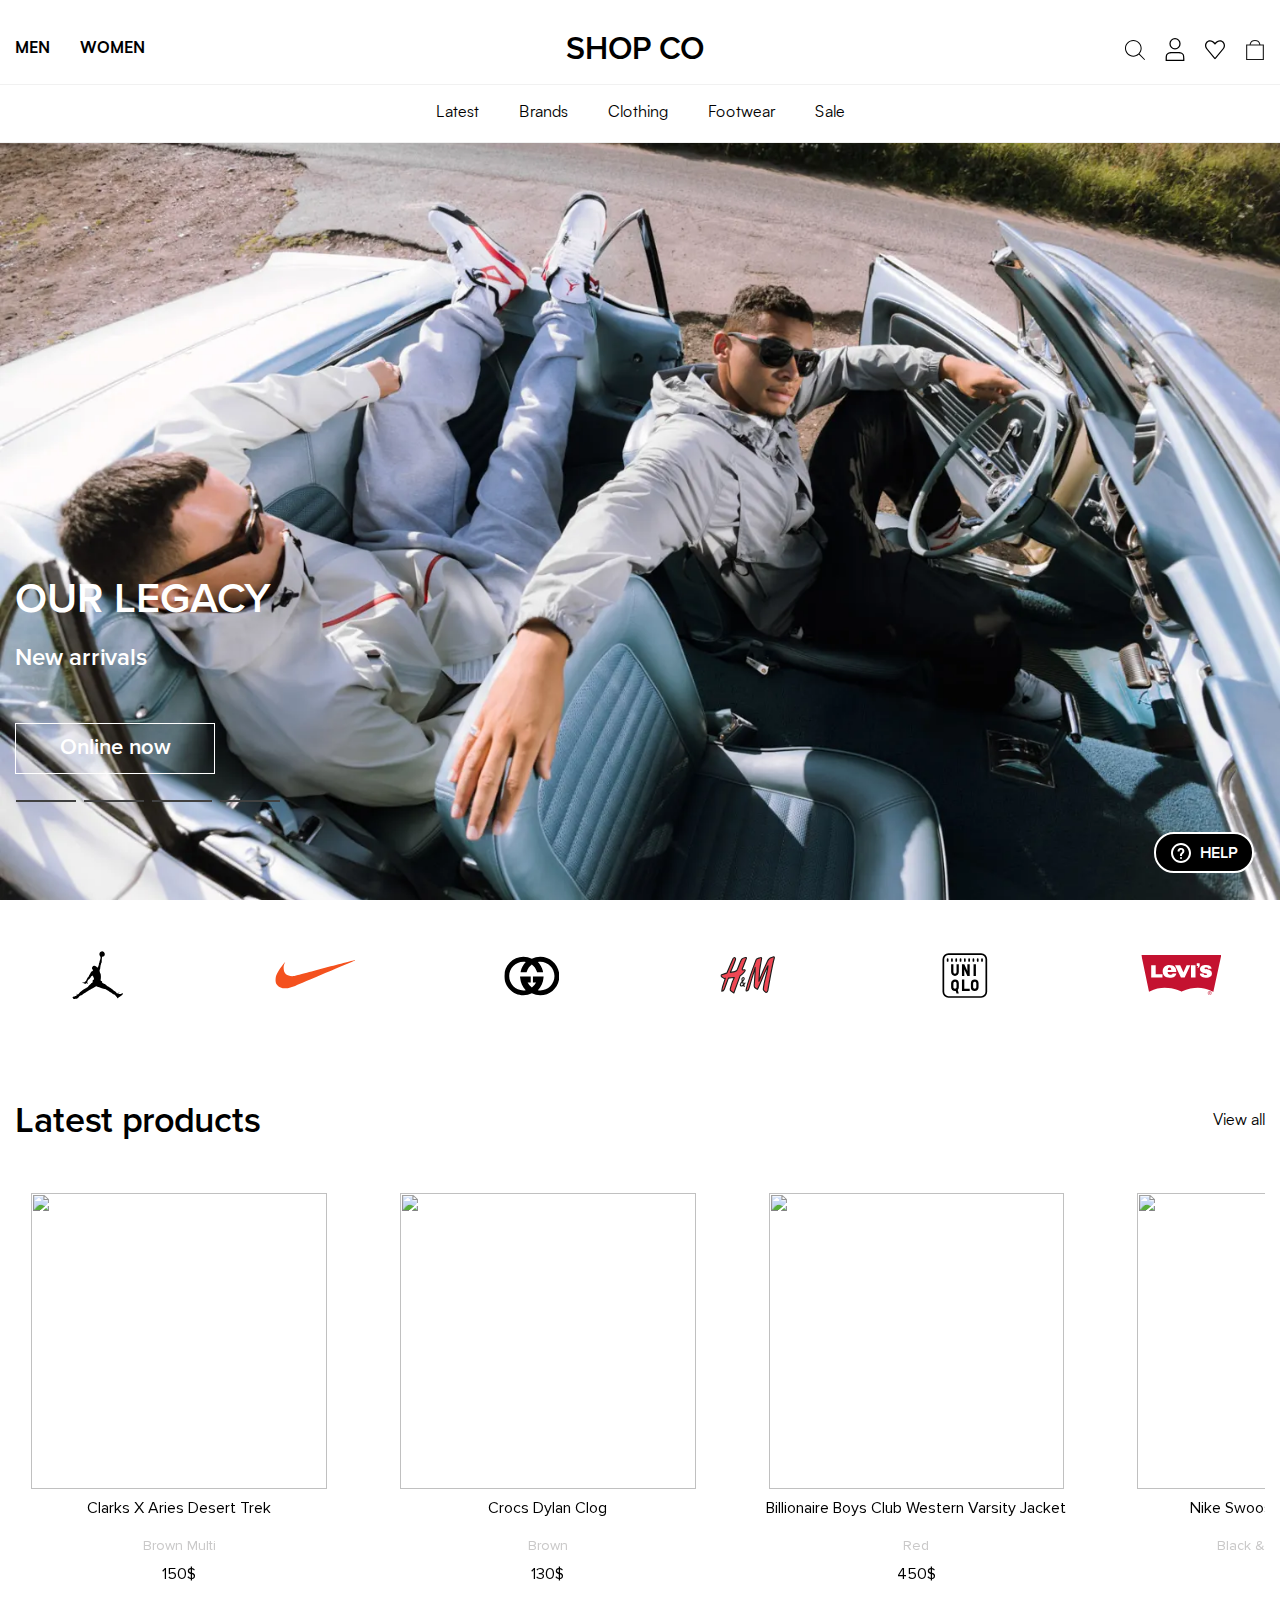
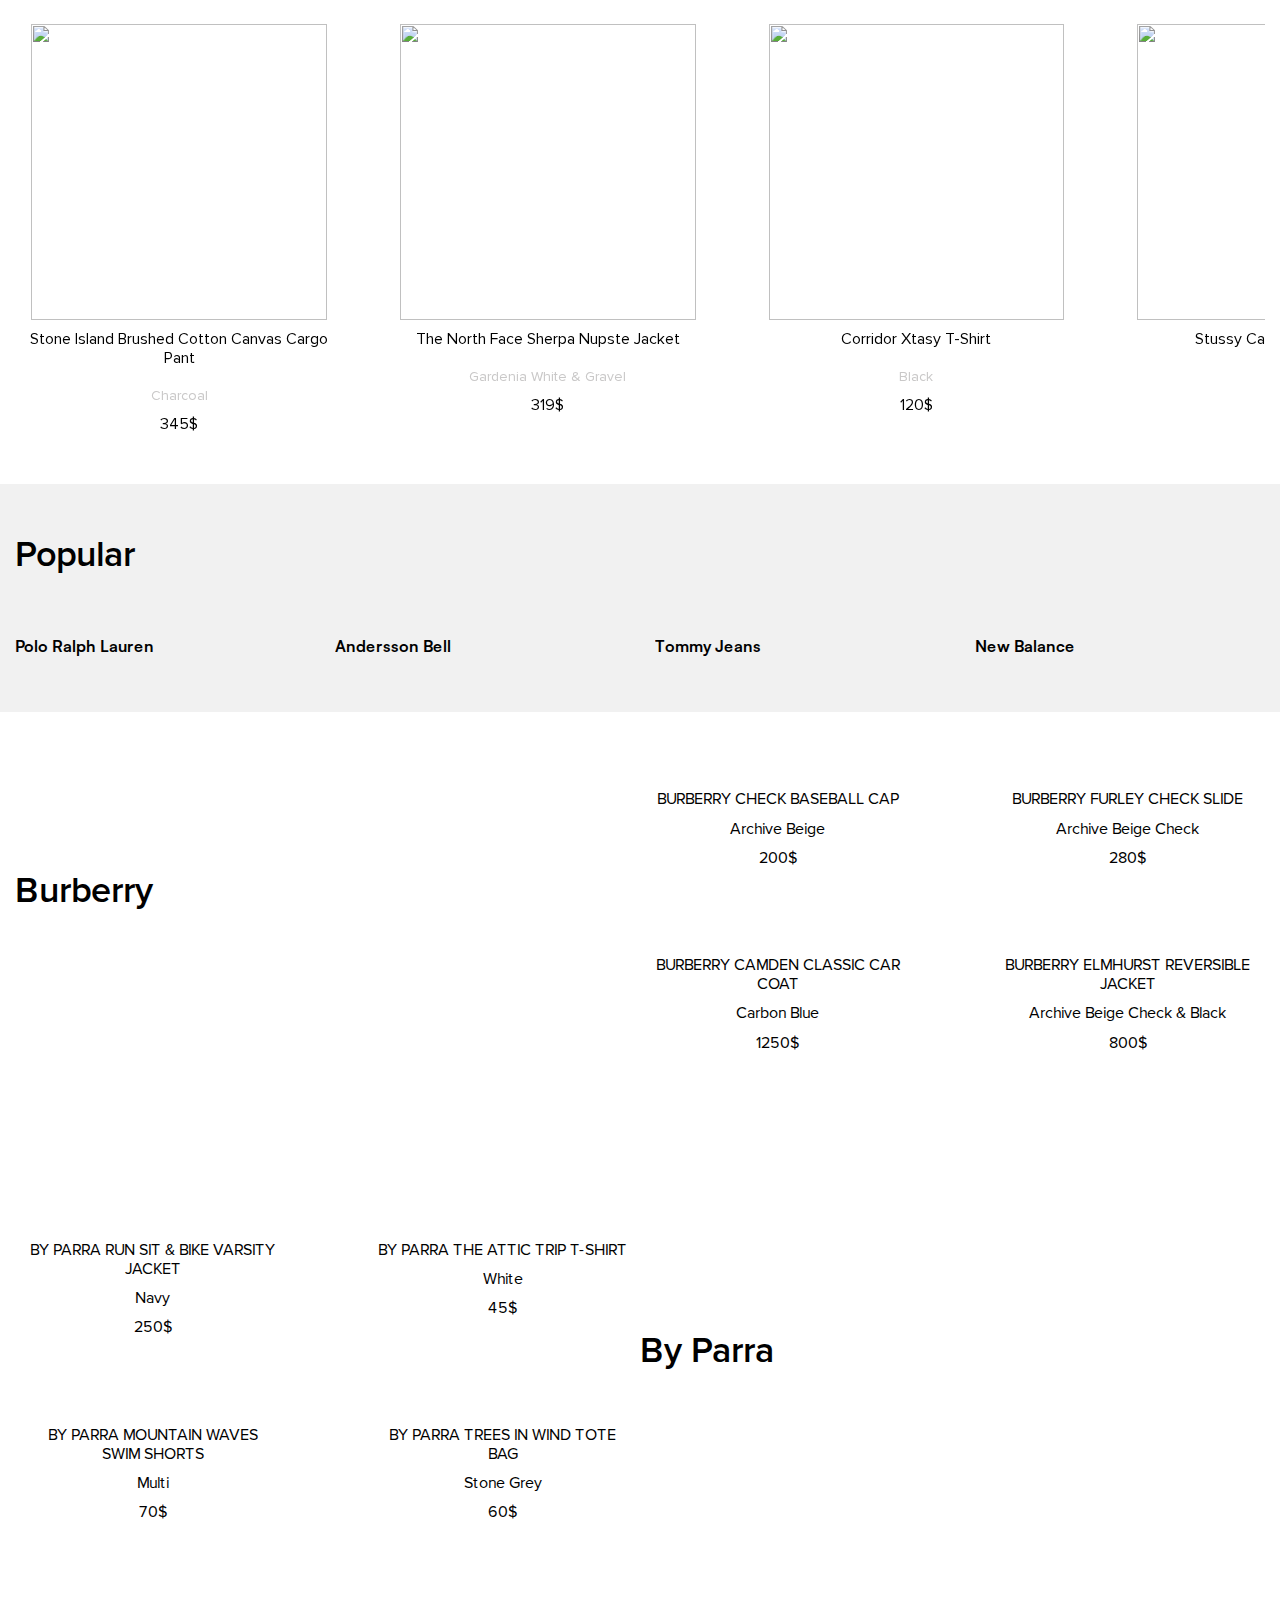
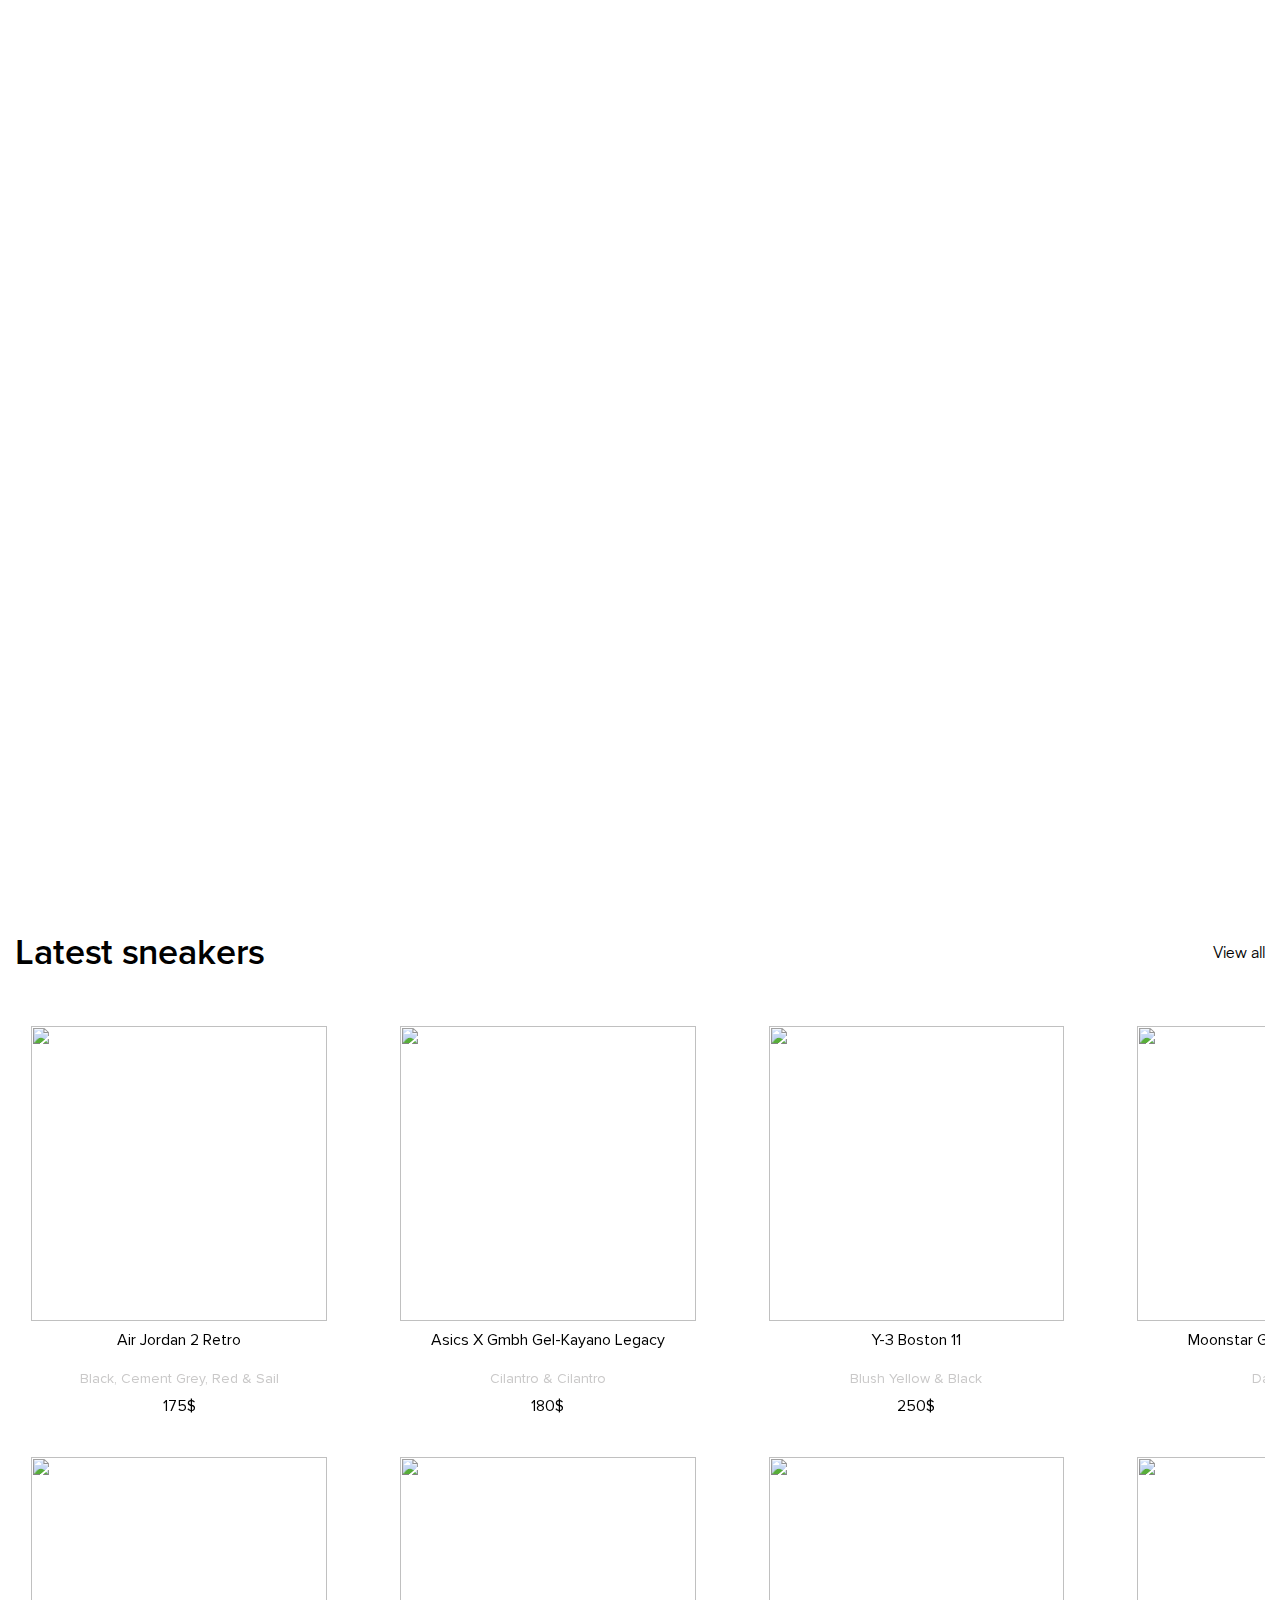
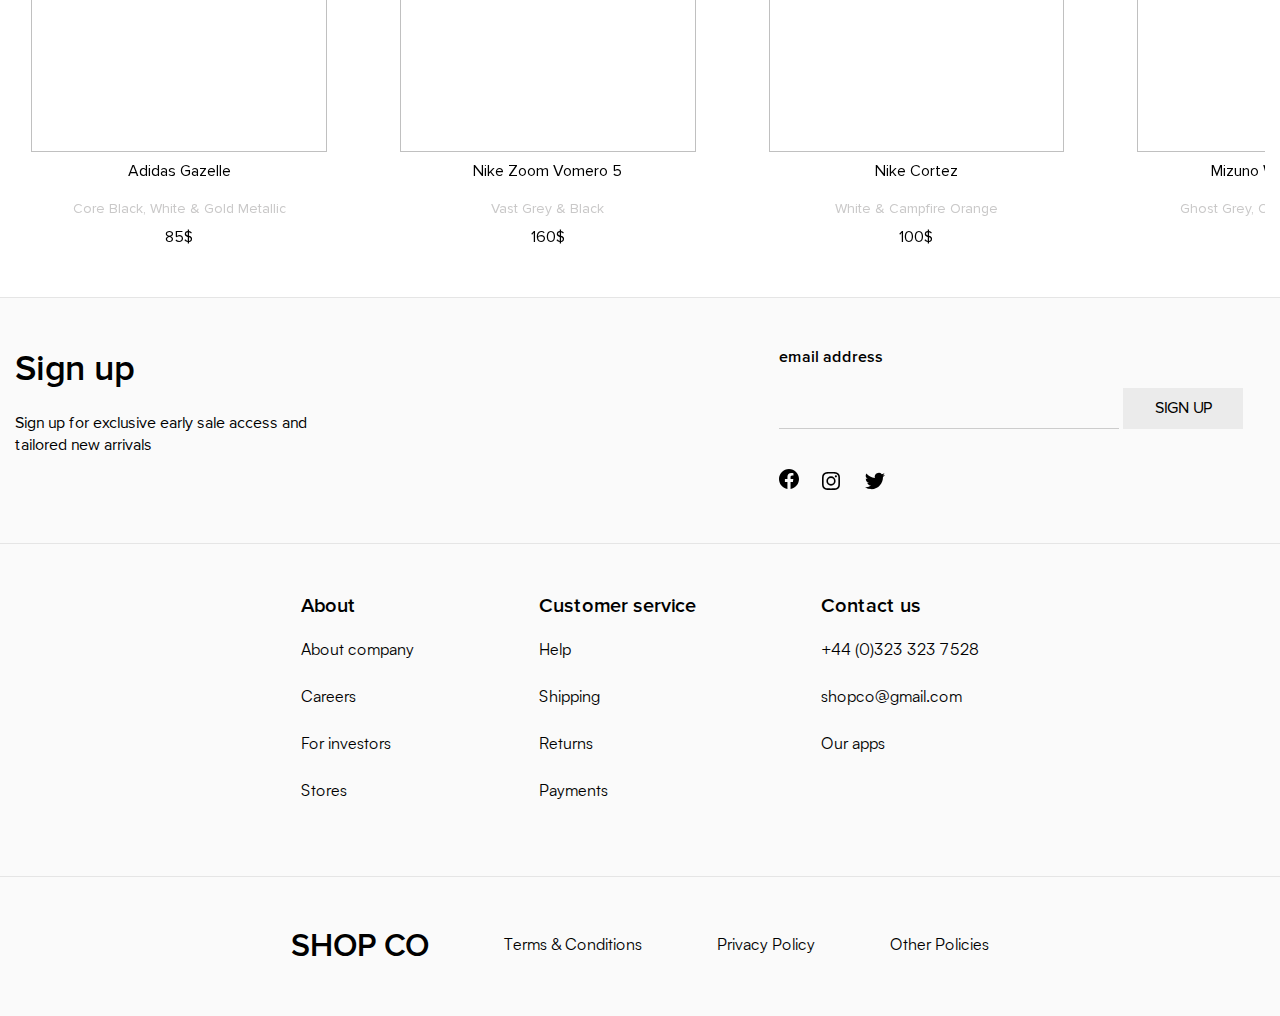
==== commit f1a889dd: "Add files via upload" ====
--- a/index.html
+++ b/index.html
@@ -1 +1 @@
-<!DOCTYPE html><html lang="en"><head><meta charset="UTF-8"><meta name="viewport" content="width=device-width, initial-scale=1.0"><link rel="stylesheet" href="./files/swiper-bundle.min.css"><link rel="stylesheet" href="./css/style.css"><title>SHOP CO</title></head><body class="body"><div class="wrapper"><header class="header"><div class="header-inner"><div class="header-row"><div class="container"><div class="header-row__content"><nav class="nav header-row__nav"><div class="header__burger-menu"> <button class="burger-menu"><svg width="36" heigh="36" viewbox="0 0 100 100"><path class="line line-1" d="M20 30H80C80 30 94 29 94 67 94 78 91 82 85 82 79 82 75 75 75 75L25 25"/><path class="line line-2" d="M20 50H80"/><path class="line line-3" d="M20 70H80C80 70 94 71 94 33 94 22 91 18 85 18 79 18 75 25 75 25L25 75"/></svg></button></div><ul class="nav__list header-row__list"><li class="nav__item header-row__item"> <a href="index.html" class="nav__link header-row__link link">MEN</a></li><li class="nav__item header-row__item"> <a href="women.html" class="nav__link header-row__link link">WOMEN</a></li></ul> <a href="index.html" class="logo header-logo">SHOP CO</a><div class="header-row__buttons"> <button class="header-row__button modal-button" data-path="search"><img class="header-svg-button" src="img/icons/search.svg" alt=""></button> <button class="header-row__button modal-button" data-path="registration"><img class="header-svg-button" src="img/icons/user.svg" alt=""></button> <button class="header-row__button modal-button" data-path="registration"><img class="header-svg-button" src="img/icons/favourite.svg" alt=""></button> <button class="header-row__button modal-button" data-path="cart"><img class="header-svg-button" src="img/icons/busket.svg" alt=""></button></div></nav></div></div></div><div class="header-sub-wrapper"><div class="header-sub-row"><div class="container"><div class="header-sub-row__content"><nav class="nav header-sub-row__nav"><ul class="nav__list header-sub-row__list"><li class="nav__item header-sub-row__item" data-path="latest"> <a href="products.html" class="nav__link header-sub-row__link link">Latest</a></li><li class="nav__item header-sub-row__item" data-path="brands"> <a href="products.html" class="nav__link header-sub-row__link link">Brands</a></li><li class="nav__item header-sub-row__item" data-path="clothing"> <a href="products.html" class="nav__link header-sub-row__link link">Clothing</a></li><li class="nav__item header-sub-row__item" data-path="footwear"> <a href="products.html" class="nav__link header-sub-row__link link">Footwear</a></li><li class="nav__item header-sub-row__item" data-path="sale"> <a href="products.html" class="nav__link header-sub-row__link link">Sale</a></li></ul></nav></div></div></div><div class="site-navigation header__site-navigation"><div class="container"><div class="site-navigation__content"><div class="site-navigation__block site-navigation__block_visible" data-target="latest"><div class="site-navigation__element element"><h6 class="h h-6 element__headline">Latest week</h6><nav class="nav element__nav"><ul class="nav__list element__list"><li class="nav__item element__item"> <a href="products.html" class="nav__link element__link link">View all Latest</a></li><li class="nav__item element__item"> <a href="products.html" class="nav__link element__link link">Latest sneakers</a></li><li class="nav__item element__item"> <a href="products.html" class="nav__link element__link link">Latest lifestyle</a></li><li class="nav__item element__item"> <a href="products.html" class="nav__link element__link link">Latest features</a></li></ul></nav></div><div class="site-navigation__element element"><h6 class="h h-6 element__headline">Latest brands</h6><nav class="nav element__nav"><ul class="nav__list element__list"><li class="nav__item element__item"> <a href="#" class="nav__link element__link link">HOKA</a></li><li class="nav__item element__item"> <a href="#" class="nav__link element__link link">Carhartt</a></li><li class="nav__item element__item"> <a href="#" class="nav__link element__link link">Crocs</a></li><li class="nav__item element__item"> <a href="#" class="nav__link element__link link">Aries</a></li><li class="nav__item element__item"> <a href="#" class="nav__link element__link link">Nike</a></li><li class="nav__item element__item"> <a href="#" class="nav__link element__link link">Canada Goose</a></li><li class="nav__item element__item"> <a href="#" class="nav__link element__link link">Rick Owens</a></li></ul></nav></div><div class="site-navigation__element element"><h6 class="h h-6 element__headline">Featured</h6><div class="element-grid"><div class="element-grid__item"><a href="#" class="element-grid__link"><picture><source srcset="img/header-featured/img1.avif"><source srcset="img/header-featured/img1.webp"> <img src="img/header-featured/img1.jpg" alt="" class="element-grid__img"></picture></a><p class="text element-grid__item-headline">Season release</p></div><div class="element-grid__item"><a href="#" class="element-grid__link"><picture><source srcset="img/header-featured/img2.avif"><source srcset="img/header-featured/img2.webp"> <img src="img/header-featured/img2.jpg" alt="" class="element-grid__img"></picture></a><p class="text element-grid__item-headline">Carhartt WIP</p></div><div class="element-grid__item"><a href="#" class="element-grid__link"><picture><source srcset="img/header-featured/img3.avif"><source srcset="img/header-featured/img3.webp"> <img src="img/header-featured/img3.jpg" alt="" class="element-grid__img"></picture></a><p class="text element-grid__item-headline">Denim sales</p></div><div class="element-grid__item"><a href="#" class="element-grid__link"><picture><source srcset="img/header-featured/img4.avif"><source srcset="img/header-featured/img4.webp"> <img src="img/header-featured/img4.jpg" alt="" class="element-grid__img"></picture></a><p class="text element-grid__item-headline">New shops</p></div></div></div></div><div class="site-navigation__block" data-target="brands"><div class="site-navigation__element element"><h6 class="h h-6 element__headline"><a href="products.html" class="link">View all brands</a></h6><nav class="nav element__nav element__nav_wide"><ul class="nav__list element__list"><li class="nav__item element__item"> <a href="#" class="nav__link element__link link">Acne Studios</a></li><li class="nav__item element__item"> <a href="#" class="nav__link element__link link">Adidas</a></li><li class="nav__item element__item"> <a href="#" class="nav__link element__link link">A.P.C</a></li><li class="nav__item element__item"> <a href="#" class="nav__link element__link link">Adanola</a></li><li class="nav__item element__item"> <a href="#" class="nav__link element__link link">Aries</a></li><li class="nav__item element__item"> <a href="#" class="nav__link element__link link">Anine Bing</a></li><li class="nav__item element__item"> <a href="#" class="nav__link element__link link">Aarke</a></li><li class="nav__item element__item"> <a href="#" class="nav__link element__link link">AGR</a></li><li class="nav__item element__item"> <a href="#" class="nav__link element__link link">Air Jordan</a></li><li class="nav__item element__item"> <a href="#" class="nav__link element__link link">AKila</a></li><li class="nav__item element__item"> <a href="#" class="nav__link element__link link">Balmain</a></li><li class="nav__item element__item"> <a href="#" class="nav__link element__link link">Barbour</a></li><li class="nav__item element__item"> <a href="#" class="nav__link element__link link">Brain dead</a></li><li class="nav__item element__item"> <a href="#" class="nav__link element__link link">Buy far</a></li><li class="nav__item element__item"> <a href="#" class="nav__link element__link link">Calvin Klein</a></li><li class="nav__item element__item"> <a href="#" class="nav__link element__link link">Converse</a></li><li class="nav__item element__item"> <a href="#" class="nav__link element__link link">Dickies</a></li><li class="nav__item element__item"> <a href="#" class="nav__link element__link link">DONNI</a></li><li class="nav__item element__item"> <a href="#" class="nav__link element__link link">DROOL</a></li><li class="nav__item element__item"> <a href="#" class="nav__link element__link link">Eastpak</a></li><li class="nav__item element__item"> <a href="#" class="nav__link element__link link">Face Vessel</a></li><li class="nav__item element__item"> <a href="#" class="nav__link element__link link">Ganni</a></li><li class="nav__item element__item"> <a href="#" class="nav__link element__link link">Idea</a></li><li class="nav__item element__item"> <a href="#" class="nav__link element__link link">Joah Brown</a></li><li class="nav__item element__item"> <a href="#" class="nav__link element__link link">Lex Pott</a></li><li class="nav__item element__item"> <a href="#" class="nav__link element__link link">Obey</a></li><li class="nav__item element__item"> <a href="#" class="nav__link element__link link">Paco Rabanne</a></li><li class="nav__item element__item"> <a href="#" class="nav__link element__link link">Reebok</a></li><li class="nav__item element__item"> <a href="#" class="nav__link element__link link">UGG</a></li><li class="nav__item element__item"> <a href="#" class="nav__link element__link link">Y-3</a></li></ul></nav></div><div class="site-navigation__element element"><h6 class="h h-6 element__headline">Featured</h6><div class="element-grid brands-grid"><div class="element-grid__item"><a href="#" class="element-grid__link"><picture><source srcset="img/header-featured/img5.avif"><source srcset="img/header-featured/img5.webp"> <img src="img/header-featured/img5.jpg" alt="" class="element-grid__img"></picture></a><p class="text element-grid__item-headline">Y-3</p></div><div class="element-grid__item"><a href="#" class="element-grid__link"><picture><source srcset="img/header-featured/img6.avif"><source srcset="img/header-featured/img6.webp"> <img src="img/header-featured/img6.jpg" alt="" class="element-grid__img"></picture></a><p class="text element-grid__item-headline">Paco Rabanne</p></div></div></div></div><div class="site-navigation__block" data-target="clothing"><div class="site-navigation__element element"><h6 class="h h-6 element__headline"><a href="products.html" class="link">View all clothing</a></h6><nav class="nav element__nav"><ul class="nav__list element__list"><li class="nav__item element__item"> <a href="#" class="nav__link element__link link">Hoodie and swearts</a></li><li class="nav__item element__item"> <a href="#" class="nav__link element__link link">Coats and jackets</a></li><li class="nav__item element__item"> <a href="#" class="nav__link element__link link">Knitwear</a></li><li class="nav__item element__item"> <a href="#" class="nav__link element__link link">Shirts</a></li><li class="nav__item element__item"> <a href="#" class="nav__link element__link link">Jeans</a></li><li class="nav__item element__item"> <a href="#" class="nav__link element__link link">Shorts</a></li><li class="nav__item element__item"> <a href="#" class="nav__link element__link link">Knitwear</a></li><li class="nav__item element__item"> <a href="#" class="nav__link element__link link">Loungewear</a></li><li class="nav__item element__item"> <a href="#" class="nav__link element__link link">T-shirts</a></li><li class="nav__item element__item"> <a href="#" class="nav__link element__link link">Underwear</a></li></ul></nav></div><div class="site-navigation__element element"><h6 class="h h-6 element__headline">Latest brands</h6><nav class="nav element__nav"><ul class="nav__list element__list"><li class="nav__item element__item"> <a href="#" class="nav__link element__link link">A.P.C.</a></li><li class="nav__item element__item"> <a href="#" class="nav__link element__link link">Acne studios</a></li><li class="nav__item element__item"> <a href="#" class="nav__link element__link link">Barbour</a></li><li class="nav__item element__item"> <a href="#" class="nav__link element__link link">Carhartt WIP</a></li><li class="nav__item element__item"> <a href="#" class="nav__link element__link link">Neighborhood</a></li><li class="nav__item element__item"> <a href="#" class="nav__link element__link link">Represent</a></li><li class="nav__item element__item"> <a href="#" class="nav__link element__link link">Moncler</a></li><li class="nav__item element__item"> <a href="#" class="nav__link element__link link">Palm Angels</a></li><li class="nav__item element__item"> <a href="#" class="nav__link element__link link">Stussy</a></li><li class="nav__item element__item"> <a href="#" class="nav__link element__link link">WTAPS</a></ul></nav></div><div class="site-navigation__element element"><h6 class="h h-6 element__headline">Featured</h6><div class="element-grid"><div class="element-grid__item"><a href="#" class="element-grid__link"><picture><source srcset="img/header-featured/img7.avif"><source srcset="img/header-featured/img7.webp"> <img src="img/header-featured/img7.jpg" alt="" class="element-grid__img"></picture></a><p class="text element-grid__item-headline">Gucci</p></div><div class="element-grid__item"><a href="#" class="element-grid__link"><picture><source srcset="img/header-featured/img8.avif"><source srcset="img/header-featured/img8.webp"> <img src="img/header-featured/img8.jpg" alt="" class="element-grid__img"></picture></a><p class="text element-grid__item-headline">Carhartt WIP</p></div><div class="element-grid__item"><a href="#" class="element-grid__link"><picture><source srcset="img/header-featured/img9.avif"><source srcset="img/header-featured/img9.webp"> <img src="img/header-featured/img9.jpg" alt="" class="element-grid__img"></picture></a><p class="text element-grid__item-headline">Bape</p></div><div class="element-grid__item"><a href="#" class="element-grid__link"><picture><source srcset="img/header-featured/img10.avif"><source srcset="img/header-featured/img10.webp"> <img src="img/header-featured/img10.jpg" alt="" class="element-grid__img"></picture></a><p class="text element-grid__item-headline">New shops</p></div></div></div></div><div class="site-navigation__block" data-target="footwear"><div class="site-navigation__element element"><nav class="nav element__nav"><ul class="nav__list element__list"><li class="nav__item element__item"> <a href="products.html" class="nav__link element__link link">View all footwear</a></li><li class="nav__item element__item"> <a href="#" class="nav__link element__link link">Sneakers</a></li><li class="nav__item element__item"> <a href="#" class="nav__link element__link link">Luxury Sneakers</a></li><li class="nav__item element__item"> <a href="#" class="nav__link element__link link">Boots</a></li><li class="nav__item element__item"> <a href="#" class="nav__link element__link link">Shoes</a></li><li class="nav__item element__item"> <a href="#" class="nav__link element__link link">Slippers</a></li></ul></nav></div><div class="site-navigation__element element"><h6 class="h h-6 element__headline">Footwear brands</h6><nav class="nav element__nav"><ul class="nav__list element__list"><li class="nav__item element__item"> <a href="#" class="nav__link element__link link">HOKA</a></li><li class="nav__item element__item"> <a href="#" class="nav__link element__link link">Adidas</a></li><li class="nav__item element__item"> <a href="#" class="nav__link element__link link">Asics</a></li><li class="nav__item element__item"> <a href="#" class="nav__link element__link link">Alexandr Mqueen</a></li><li class="nav__item element__item"> <a href="#" class="nav__link element__link link">Crocks</a></li><li class="nav__item element__item"> <a href="#" class="nav__link element__link link">Canada Goose</a></li><li class="nav__item element__item"> <a href="#" class="nav__link element__link link">New balance</a></li><li class="nav__item element__item"> <a href="#" class="nav__link element__link link">Nike</a></li></ul></nav></div><div class="site-navigation__element element"><h6 class="h h-6 element__headline">Featured</h6><div class="element-grid"><div class="element-grid__item"><a href="#" class="element-grid__link"><picture><source srcset="img/header-featured/img11.webp"><source srcset="img/header-featured/img11.avif"> <img src="" alt="" class="element-grid__img"></picture></a><p class="text element-grid__item-headline">Season release</p></div><div class="element-grid__item"><a href="#" class="element-grid__link"><picture><source srcset="img/header-featured/img12.webp"><source srcset="img/header-featured/img12.avif"> <img src="" alt="" class="element-grid__img"></picture></a><p class="text element-grid__item-headline">Carhartt WIP</p></div><div class="element-grid__item"><a href="#" class="element-grid__link"><picture><source srcset="img/header-featured/img13.webp"><source srcset="img/header-featured/img13.avif"> <img src="" alt="" class="element-grid__img"></picture></a><p class="text element-grid__item-headline">Denim sales</p></div><div class="element-grid__item"><a href="#" class="element-grid__link"><picture><source srcset="img/header-featured/img14.webp"><source srcset="img/header-featured/img14.avif"> <img src="" alt="" class="element-grid__img"></picture></a><p class="text element-grid__item-headline">New shops</p></div></div></div></div><div class="site-navigation__block" data-target="sale"><div class="site-navigation__element element"><h6 class="h h-6 element__headline">View all sales</h6><nav class="nav element__nav"><ul class="nav__list element__list"><li class="nav__item element__item"> <a href="products.html" class="nav__link element__link link">All sale clothing</a></li><li class="nav__item element__item"> <a href="#" class="nav__link element__link link">Jackets and coats</a></li><li class="nav__item element__item"> <a href="#" class="nav__link element__link link">Knitwear</a></li><li class="nav__item element__item"> <a href="#" class="nav__link element__link link">Triusers</a></li><li class="nav__item element__item"> <a href="#" class="nav__link element__link link">Tops</a></li><li class="nav__item element__item"> <a href="#" class="nav__link element__link link">Jeans</a></li><li class="nav__item element__item"> <a href="#" class="nav__link element__link link">T-shirts</a></li><li class="nav__item element__item"> <a href="#" class="nav__link element__link link">Boots</a></li><li class="nav__item element__item"> <a href="#" class="nav__link element__link link">Jewellery</a></li></ul></nav></div><div class="site-navigation__element element"><h6 class="h h-6 element__headline">Latest brands</h6><nav class="nav element__nav"><ul class="nav__list element__list"><li class="nav__item element__item"> <a href="" class="nav__link element__link link">HOKA</a></li><li class="nav__item element__item"> <a href="" class="nav__link element__link link">Carhartt</a></li><li class="nav__item element__item"> <a href="" class="nav__link element__link link">Crocs</a></li><li class="nav__item element__item"> <a href="" class="nav__link element__link link">Aries</a></li><li class="nav__item element__item"> <a href="" class="nav__link element__link link">Nike</a></li><li class="nav__item element__item"> <a href="" class="nav__link element__link link">Canada Goose</a></li><li class="nav__item element__item"> <a href="" class="nav__link element__link link">Rick Owens</a></li></ul></nav></div><div class="site-navigation__element element"><h6 class="h h-6 element__headline">Discount</h6><nav class="nav element__nav"><ul class="nav__list element__list"><li class="nav__item element__item"> <a href="" class="nav__link element__link link">UP TO 20%</a></li><li class="nav__item element__item"> <a href="" class="nav__link element__link link">UP TO 30%</a></li><li class="nav__item element__item"> <a href="" class="nav__link element__link link">UP TO 40%</a></li><li class="nav__item element__item"> <a href="" class="nav__link element__link link">UP TO 50%</a></li></ul></nav></div><div class="site-navigation__element element"><h6 class="h h-6 element__headline">Featured</h6><div class="element-grid"><div class="element-grid__item"><a href="#" class="element-grid__link"><picture><source srcset="img/header-featured/img16.avif"><source srcset="img/header-featured/img16.webp"> <img src="img/header-featured/img16.avif" alt="" class="element-grid__img"></picture></a><p class="text element-grid__item-headline">Season release</p></div><div class="element-grid__item"><a href="#" class="element-grid__link"><picture><source srcset="./img/header-featured/img15.avif"><source srcset="./img/header-featured/img15.webp"> <img src="./img/header-featured/img15.avif" alt="" class="element-grid__img"></picture></a><p class="text element-grid__item-headline">Carhartt WIP</p></div></div></div></div></div></div></div></div><div class="mobile-menu"><div class="overlay"></div><div class="mobile-menu__block"><div class="mobile-menu__wrapper"><div class="mobile-menu__container mobile-menu__container_open mobile-menu__container_main" data-list="main"><div class="mobile-menu__logo-wrapper"> <a href="index.html" class="logo mobile-menu__logo">SHOP CO</a></div><div class="mobile-menu__gender"><div class="mobile-menu__gender-item mobile-menu__gender-item_active" data-path="men"> <a href="index.html" class="text mobile-menu__gender-link">MEN</a href="index.html"></div><div class="mobile-menu__gender-item" data-path="women"> <a href="women.html" class="text mobile-menu__gender-link">WOMEN</a href="index.html"></div></div><div class="mobile-menu__categories"><div class="mobile-menu__category switch-element" data-path="latest">Latest<img src="./img/icons/right.svg" alt=""></div><div class="mobile-menu__category switch-element" data-path="brands">Brands<img src="./img/icons/right.svg" alt=""></div><div class="mobile-menu__category switch-element" data-path="clothing">Clothing <img src="./img/icons/right.svg" alt=""></div><div class="mobile-menu__category switch-element" data-path="footwear">Footwear <img src="./img/icons/right.svg" alt=""></div><div class="mobile-menu__category switch-element" data-path="sale">Sale <img src="./img/icons/right.svg" alt=""></div></div><div class="log-in"><div class="log-in__wrapper"><p class="text log-in__text">Account</p> <button class="text log-in__button modal-button" data-path="registration">Log in <img src="./img/icons/right.svg" alt=""></button></div></div></div><div class="mobile-menu__container" data-list="latest"><div class="mobile-menu__categories"><ul class="mobile-menu__list"><li class="mobile-menu__category mobile-menu__category_prev switch-element" data-path="main"> <img class="mobile-menu__arrow" src="./img/icons/right.svg" alt=""><p class="">All</p></li><li class="mobile-menu__list-item"> <a href="#" class="text mobile-menu__category mobile-menu__category_bold mobile-menu__category_mini">View all latest<img src="./img/icons/right.svg" alt=""></a></li><li class="mobile-menu__list-item"> <a href="#" class="text mobile-menu__category mobile-menu__category_mini">HOKA<img src="./img/icons/right.svg" alt=""></a></li><li class="mobile-menu__list-item"> <a href="#" class="text mobile-menu__category mobile-menu__category_mini">Carhartt<img src="./img/icons/right.svg" alt=""></a></li><li class="mobile-menu__list-item"> <a href="#" class="text mobile-menu__category mobile-menu__category_mini">Crocs<img src="./img/icons/right.svg" alt=""></a></li><li class="mobile-menu__list-item"> <a href="#" class="text mobile-menu__category mobile-menu__category_mini">Aries<img src="./img/icons/right.svg" alt=""></a></li><li class="mobile-menu__list-item"> <a href="#" class="text mobile-menu__category mobile-menu__category_mini">Nike<img src="./img/icons/right.svg" alt=""></a></li><li class="mobile-menu__list-item"> <a href="#" class="text mobile-menu__category mobile-menu__category_mini">Canada Goose<img src="./img/icons/right.svg" alt=""></a></li><li class="mobile-menu__list-item"> <a href="#" class="text mobile-menu__category mobile-menu__category_mini">Rick Owens<img src="./img/icons/right.svg" alt=""></a></li></ul></div></div><div class="mobile-menu__container" data-list="brands"><div class="mobile-menu__categories"><ul class="mobile-menu__list"><li class="mobile-menu__category mobile-menu__category_prev switch-element" data-path="main"> <img class="mobile-menu__arrow" src="./img/icons/right.svg" alt=""><p class="">All</p></li><li class="mobile-menu__list-item"> <a href="#" class="text mobile-menu__category mobile-menu__category_bold mobile-menu__category_mini">View all brands<img src="./img/icons/right.svg" alt=""></a></li><li class="mobile-menu__list-item"> <a href="#" class="text mobile-menu__category mobile-menu__category_mini">Acne Studios<img src="./img/icons/right.svg" alt=""></a></li><li class="mobile-menu__list-item"> <a href="#" class="text mobile-menu__category mobile-menu__category_mini">Adidas<img src="./img/icons/right.svg" alt=""></a></li><li class="mobile-menu__list-item"> <a href="#" class="text mobile-menu__category mobile-menu__category_mini">A.P.C<img src="./img/icons/right.svg" alt=""></a></li><li class="mobile-menu__list-item"> <a href="#" class="text mobile-menu__category mobile-menu__category_mini">Adanola<img src="./img/icons/right.svg" alt=""></a></li><li class="mobile-menu__list-item"> <a href="#" class="text mobile-menu__category mobile-menu__category_mini">Aries<img src="./img/icons/right.svg" alt=""></a></li><li class="mobile-menu__list-item"> <a href="#" class="text mobile-menu__category mobile-menu__category_mini">Anine Bing<img src="./img/icons/right.svg" alt=""></a></li><li class="mobile-menu__list-item"> <a href="#" class="text mobile-menu__category mobile-menu__category_mini">Aarke<img src="./img/icons/right.svg" alt=""></a></li><li class="mobile-menu__list-item"> <a href="#" class="text mobile-menu__category mobile-menu__category_mini">AGR<img src="./img/icons/right.svg" alt=""></a></li><li class="mobile-menu__list-item"> <a href="#" class="text mobile-menu__category mobile-menu__category_mini">Air Jordan<img src="./img/icons/right.svg" alt=""></a></li><li class="mobile-menu__list-item"> <a href="#" class="text mobile-menu__category mobile-menu__category_mini">AKila<img src="./img/icons/right.svg" alt=""></a></li><li class="mobile-menu__list-item"> <a href="#" class="text mobile-menu__category mobile-menu__category_mini">Balmain<img src="./img/icons/right.svg" alt=""></a></li><li class="mobile-menu__list-item"> <a href="#" class="text mobile-menu__category mobile-menu__category_mini">Barbour<img src="./img/icons/right.svg" alt=""></a></li><li class="mobile-menu__list-item"> <a href="#" class="text mobile-menu__category mobile-menu__category_mini">Brain dead<img src="./img/icons/right.svg" alt=""></a></li><li class="mobile-menu__list-item"> <a href="#" class="text mobile-menu__category mobile-menu__category_mini">Buy far<img src="./img/icons/right.svg" alt=""></a></li><li class="mobile-menu__list-item"> <a href="#" class="text mobile-menu__category mobile-menu__category_mini">Calvin Klein<img src="./img/icons/right.svg" alt=""></a></li><li class="mobile-menu__list-item"> <a href="#" class="text mobile-menu__category mobile-menu__category_mini">Converse<img src="./img/icons/right.svg" alt=""></a></li><li class="mobile-menu__list-item"> <a href="#" class="text mobile-menu__category mobile-menu__category_mini">Dickies<img src="./img/icons/right.svg" alt=""></a></li><li class="mobile-menu__list-item"> <a href="#" class="text mobile-menu__category mobile-menu__category_mini">DONNI<img src="./img/icons/right.svg" alt=""></a></li><li class="mobile-menu__list-item"> <a href="#" class="text mobile-menu__category mobile-menu__category_mini">DROOL<img src="./img/icons/right.svg" alt=""></a></li><li class="mobile-menu__list-item"> <a href="#" class="text mobile-menu__category mobile-menu__category_mini">Eastpak<img src="./img/icons/right.svg" alt=""></a></li><li class="mobile-menu__list-item"> <a href="#" class="text mobile-menu__category mobile-menu__category_mini">Face Vessel<img src="./img/icons/right.svg" alt=""></a></li><li class="mobile-menu__list-item"> <a href="#" class="text mobile-menu__category mobile-menu__category_mini">Ganni<img src="./img/icons/right.svg" alt=""></a></li><li class="mobile-menu__list-item"> <a href="#" class="text mobile-menu__category mobile-menu__category_mini">Idea<img src="./img/icons/right.svg" alt=""></a></li><li class="mobile-menu__list-item"> <a href="#" class="text mobile-menu__category mobile-menu__category_mini">Joah Brown<img src="./img/icons/right.svg" alt=""></a></li><li class="mobile-menu__list-item"> <a href="#" class="text mobile-menu__category mobile-menu__category_mini">Lex Pott<img src="./img/icons/right.svg" alt=""></a></li><li class="mobile-menu__list-item"> <a href="#" class="text mobile-menu__category mobile-menu__category_mini">Obey<img src="./img/icons/right.svg" alt=""></a></li><li class="mobile-menu__list-item"> <a href="#" class="text mobile-menu__category mobile-menu__category_mini">Paco Rabanne<img src="./img/icons/right.svg" alt=""></a></li><li class="mobile-menu__list-item"> <a href="#" class="text mobile-menu__category mobile-menu__category_mini">Reebok<img src="./img/icons/right.svg" alt=""></a></li><li class="mobile-menu__list-item"> <a href="#" class="text mobile-menu__category mobile-menu__category_mini">UGG<img src="./img/icons/right.svg" alt=""></a></li><li class="mobile-menu__list-item"> <a href="#" class="text mobile-menu__category mobile-menu__category_mini">Y-3<img src="./img/icons/right.svg" alt=""></a></li></ul></div></div><div class="mobile-menu__container" data-list="clothing"><div class="mobile-menu__categories"><ul class="mobile-menu__list"><li class="mobile-menu__category mobile-menu__category_prev switch-element" data-path="main"> <img class="mobile-menu__arrow" src="./img/icons/right.svg" alt=""><p class="">All</p></li><li class="mobile-menu__list-item"> <a href="#" class="text mobile-menu__category mobile-menu__category_bold mobile-menu__category_mini">View all clothing<img src="./img/icons/right.svg" alt=""></a></li><li class="mobile-menu__list-item"> <a href="#" class="text mobile-menu__category mobile-menu__category_mini">Hoodie and swearts<img src="./img/icons/right.svg" alt=""></a></li><li class="mobile-menu__list-item"> <a href="#" class="text mobile-menu__category mobile-menu__category_mini">Coats and jackets<img src="./img/icons/right.svg" alt=""></a></li><li class="mobile-menu__list-item"> <a href="#" class="text mobile-menu__category mobile-menu__category_mini">Knitwear<img src="./img/icons/right.svg" alt=""></a></li><li class="mobile-menu__list-item"> <a href="#" class="text mobile-menu__category mobile-menu__category_mini">Shirts<img src="./img/icons/right.svg" alt=""></a></li><li class="mobile-menu__list-item"> <a href="#" class="text mobile-menu__category mobile-menu__category_mini">Jeans<img src="./img/icons/right.svg" alt=""></a></li><li class="mobile-menu__list-item"> <a href="#" class="text mobile-menu__category mobile-menu__category_mini">Shorts<img src="./img/icons/right.svg" alt=""></a></li><li class="mobile-menu__list-item"> <a href="#" class="text mobile-menu__category mobile-menu__category_mini">Knitwear<img src="./img/icons/right.svg" alt=""></a></li><li class="mobile-menu__list-item"> <a href="#" class="text mobile-menu__category mobile-menu__category_mini">Loungewear<img src="./img/icons/right.svg" alt=""></a></li><li class="mobile-menu__list-item"> <a href="#" class="text mobile-menu__category mobile-menu__category_mini">T-shirts<img src="./img/icons/right.svg" alt=""></a></li><li class="mobile-menu__list-item"> <a href="#" class="text mobile-menu__category mobile-menu__category_mini">Underwear<img src="./img/icons/right.svg" alt=""></a></li></ul></div></div><div class="mobile-menu__container" data-list="footwear"><div class="mobile-menu__categories"><ul class="mobile-menu__list"><li class="mobile-menu__category mobile-menu__category_prev switch-element" data-path="main"> <img class="mobile-menu__arrow" src="./img/icons/right.svg" alt=""><p class="">All</p></li><li class="mobile-menu__list-item"> <a href="#" class="text mobile-menu__category mobile-menu__category_bold mobile-menu__category_mini">View all footwear<img src="./img/icons/right.svg" alt=""></a></li><li class="mobile-menu__list-item"> <a href="#" class="text mobile-menu__category mobile-menu__category_mini">HOKA<img src="./img/icons/right.svg" alt=""></a></li><li class="mobile-menu__list-item"> <a href="#" class="text mobile-menu__category mobile-menu__category_mini">Adidas<img src="./img/icons/right.svg" alt=""></a></li><li class="mobile-menu__list-item"> <a href="#" class="text mobile-menu__category mobile-menu__category_mini">Asics<img src="./img/icons/right.svg" alt=""></a></li><li class="mobile-menu__list-item"> <a href="#" class="text mobile-menu__category mobile-menu__category_mini">Alexandr Mqueen<img src="./img/icons/right.svg" alt=""></a></li><li class="mobile-menu__list-item"> <a href="#" class="text mobile-menu__category mobile-menu__category_mini">Crocks<img src="./img/icons/right.svg" alt=""></a></li><li class="mobile-menu__list-item"> <a href="#" class="text mobile-menu__category mobile-menu__category_mini">Canada Goose<img src="./img/icons/right.svg" alt=""></a></li><li class="mobile-menu__list-item"> <a href="#" class="text mobile-menu__category mobile-menu__category_mini">New balance<img src="./img/icons/right.svg" alt=""></a></li><li class="mobile-menu__list-item"> <a href="#" class="text mobile-menu__category mobile-menu__category_mini">Nike<img src="./img/icons/right.svg" alt=""></a></li></ul></div></div><div class="mobile-menu__container" data-list="sale"><div class="mobile-menu__categories"><ul class="mobile-menu__list"><li class="mobile-menu__category mobile-menu__category_prev switch-element" data-path="main"> <img class="mobile-menu__arrow" src="./img/icons/right.svg" alt=""><p class="">All</p></li><li class="mobile-menu__list-item"> <a href="#" class="text mobile-menu__category mobile-menu__category_bold mobile-menu__category_mini">View all sales<img src="./img/icons/right.svg" alt=""></a></li><li class="mobile-menu__list-item"> <a href="#" class="text mobile-menu__category mobile-menu__category_mini">Jackets and coats<img src="./img/icons/right.svg" alt=""></a></li><li class="mobile-menu__list-item"> <a href="#" class="text mobile-menu__category mobile-menu__category_mini">Knitwear<img src="./img/icons/right.svg" alt=""></a></li><li class="mobile-menu__list-item"> <a href="#" class="text mobile-menu__category mobile-menu__category_mini">Triusers<img src="./img/icons/right.svg" alt=""></a></li><li class="mobile-menu__list-item"> <a href="#" class="text mobile-menu__category mobile-menu__category_mini">Tops<img src="./img/icons/right.svg" alt=""></a></li><li class="mobile-menu__list-item"> <a href="#" class="text mobile-menu__category mobile-menu__category_mini">Jeans<img src="./img/icons/right.svg" alt=""></a></li><li class="mobile-menu__list-item"> <a href="#" class="text mobile-menu__category mobile-menu__category_mini">T-shirts<img src="./img/icons/right.svg" alt=""></a></li><li class="mobile-menu__list-item"> <a href="#" class="text mobile-menu__category mobile-menu__category_mini">Boots<img src="./img/icons/right.svg" alt=""></a></li><li class="mobile-menu__list-item"> <a href="#" class="text mobile-menu__category mobile-menu__category_mini">Jewellery<img src="./img/icons/right.svg" alt=""></a></li></ul></div></div></div></div></div></div></header><section class="hero"><div class="swiper carousel hero-swiper"><div class="swiper-wrapper"><div class="swiper-slide hero-slide"><div class="container hero-slide__container"><div class="hero-slide__flex"><div class="hero-slide__info"><h2 class="h h-2 hero-slide__headline">Our Legacy</h2><h5 class="h h-5 hero-slide__sub-headline">New arrivals</h5></div> <button class="button hero-slide__button">Online now</button></div></div></div><div class="swiper-slide hero-slide hero-slide_second"><div class="container hero-slide__container"><div class="hero-slide__flex"><div class="hero-slide__info"><h2 class="h h-2 hero-slide__headline">MONCLER JACKET</h2><h5 class="h h-5 hero-slide__sub-headline">Launches soon</h5></div> <button class="button hero-slide__button">Register now</button></div></div></div><div class="swiper-slide hero-slide hero-slide_third"><div class="container hero-slide__container"><div class="hero-slide__flex"><div class="hero-slide__info"><h2 class="h h-2 hero-slide__headline">and wander</h2><h5 class="h h-5 hero-slide__sub-headline">Just in.</h5></div> <button class="button hero-slide__button">Online now</button></div></div></div><div class="swiper-slide hero-slide hero-slide_fourth"><div class="container hero-slide__container"><div class="hero-slide__flex"><div class="hero-slide__info"><h2 class="h h-2 hero-slide__headline">HAN KJOBENHAVN</h2><h5 class="h h-5 hero-slide__sub-headline">New in.</h5></div> <button class="button hero-slide__button">Online now</button></div></div></div></div><div class="swiper-pag-wrapper"><div class="swiper-pagination hero-swiper-pagination"></div></div></section><main class="main"><section class="brands"><div class="brands-container"><div class="swiper brands-swiper"><div class="swiper-wrapper"><div class="swiper-slide brands__swiper-slide"> <img class="brands__img" src="img/trends/StüssyLogoVector.svg" alt=""></div><div class="swiper-slide brands__swiper-slide"> <img class="brands__img" src="img/trends/jordan.svg" alt=""></div><div class="swiper-slide brands__swiper-slide"> <img class="brands__img brands__img_large" src="img/trends/nike.svg" alt=""></div><div class="swiper-slide brands__swiper-slide"> <img class="brands__img" src="img/trends/gucci.svg" alt=""></div><div class="swiper-slide brands__swiper-slide"> <img class="brands__img" src="img/trends/hm.svg" alt=""></div><div class="swiper-slide brands__swiper-slide"> <img class="brands__img" src="img/trends/uniqlo.svg" alt=""></div><div class="swiper-slide brands__swiper-slide"> <img class="brands__img brands__img_large" src="img/trends/levi.svg" alt=""></div><div class="swiper-slide brands__swiper-slide"> <img class="brands__img brands__img_large" src="img/trends/diesel.svg" alt=""></div><div class="swiper-slide brands__swiper-slide"> <img class="brands__img brands__img_large" src="img/trends/calvin.svg" alt=""></div><div class="swiper-slide brands__swiper-slide"> <img class="brands__img" src="img/trends/lacoste.svg" alt=""></div><div class="swiper-slide brands__swiper-slide"> <img class="brands__img brands__img_large" src="img/trends/versace.svg" alt=""></div><div class="swiper-slide brands__swiper-slide"> <img class="brands__img brands__img_large" src="img/trends/tommy.svg" alt=""></div><div class="swiper-slide brands__swiper-slide"> <img class="brands__img brands__img_large" src="img/trends/vans.svg" alt=""></div><div class="swiper-slide brands__swiper-slide"> <img class="brands__img brands__img_large" src="img/trends/ellesse.svg" alt=""></div><div class="swiper-slide brands__swiper-slide"> <img class="brands__img brands__img_large" src="img/trends/helly.svg" alt=""></div><div class="swiper-slide brands__swiper-slide"> <img class="brands__img brands__img_large" src="img/trends/dolce.svg" alt=""></div></div></div></div></section><section class="latest-products"><div class="container"><div class="latest-products__content"><div class="latest-products__headline-row"><h3 class="h h-3 latest-products__headline">Latest products</h3> <a href="products.html" class="latest-products__link link">View all</a></div><div class="swiper-block"><div class="swiper swiper-block__swiper"><div class="swiper-wrapper"><div class="swiper-slide swiper-block__swiper-slide"><div class="swiper-block__item item"> <a href="product.html" class="swiper-block__picture-wrapper item__picture-wrapper"><img src="img/latest-products/swiper-first/img1-main.webp" alt="" class="item-img item-img"> <img src="img/latest-products/swiper-first/img1.webp" alt="" class="item-img item-img"></a> <a href="product.html" class="text swiper-block__item-headline item-headline">Clarks X Aries Desert Trek</a><p class="text  swiper-block__item-color item-color">Brown Multi</p><p class="text swiper-block__item-price item-price">150$</p></div></div><div class="swiper-slide swiper-block__swiper-slide"><div class="swiper-block__item item"> <a href="product.html" class="swiper-block__picture-wrapper item__picture-wrapper"><img src="img/latest-products/swiper-first/img2-main.webp" alt="" class="item-img item-img"> <img src="img/latest-products/swiper-first/img2.webp" alt="" class="item-img item-img"></a> <a href="product.html" class="text swiper-block__item-headline item-headline">Crocs Dylan Clog</a><p class="text  swiper-block__item-color item-color">Brown</p><p class="text swiper-block__item-price item-price">130$</p></div></div><div class="swiper-slide swiper-block__swiper-slide"><div class="swiper-block__item item"> <a href="product.html" class="swiper-block__picture-wrapper item__picture-wrapper"><img src="img/latest-products/swiper-first/img3-main.webp" alt="" class="item-img item-img"> <img src="img/latest-products/swiper-first/img3.webp" alt="" class="item-img item-img"></a> <a href="product.html" class="text swiper-block__item-headline item-headline">Billionaire Boys club western varsity jacket</a><p class="text  swiper-block__item-color item-color ">Red</p><p class="text swiper-block__item-price item-price">450$</p></div></div><div class="swiper-slide swiper-block__swiper-slide"><div class="swiper-block__item item"> <a href="product.html" class="swiper-block__picture-wrapper item__picture-wrapper"><img src="img/latest-products/swiper-first/img4-main.webp" alt="" class="item-img item-img"> <img src="img/latest-products/swiper-first/img4.webp" alt="" class="item-img item-img"></a> <a href="product.html" class="text swiper-block__item-headline item-headline">nike swoosh sweater vest</a><p class="text  swiper-block__item-color item-color">Black & Coconut Milk</p><p class="text swiper-block__item-price item-price">70$</p></div></div></div></div><div class="swiper swiper-block__swiper"><div class="swiper-wrapper"><div class="swiper-slide swiper-block__swiper-slide"><div class="swiper-block__item item"> <a href="product.html" class="swiper-block__picture-wrapper  item__picture-wrapper"><img src="img/latest-products/swiper-first/img5-main.webp" alt="" class="item-img item-img"> <img src="img/latest-products/swiper-first/img5.webp" alt="" class="item-img item-img"></a> <a href="product.html" class="text swiper-block__item-headline item-headline">stone island brushed cotton canvas cargo pant</a><p class="text  swiper-block__item-color item-color">Charcoal</p><p class="text swiper-block__item-price item-price">345$</p></div></div><div class="swiper-slide swiper-block__swiper-slide"><div class="swiper-block__item item"> <a href="product.html" class="swiper-block__picture-wrapper item__picture-wrapper"><img src="img/latest-products/swiper-first/img6-main.webp" alt="" class="item-img item-img"> <img src="img/latest-products/swiper-first/img6.webp" alt="" class="item-img item-img"></a> <a href="product.html" class="text swiper-block__item-headline item-headline">the north face sherpa nupste jacket</a><p class="text  swiper-block__item-color item-color">Gardenia White & Gravel</p><p class="text swiper-block__item-price item-price">319$</p></div></div><div class="swiper-slide swiper-block__swiper-slide"><div class="swiper-block__item item"> <a href="product.html" class="swiper-block__picture-wrapper item__picture-wrapper"><img src="img/latest-products/swiper-first/img7-main.webp" alt="" class="item-img item-img"> <img src="img/latest-products/swiper-first/img7.webp" alt="" class="item-img item-img"></a> <a href="product.html" class="text swiper-block__item-headline item-headline">corridor xtasy t-shirt</a><p class="text  swiper-block__item-color item-color">Black</p><p class="text swiper-block__item-price item-price">120$</p></div></div><div class="swiper-slide swiper-block__swiper-slide"><div class="swiper-block__item item"> <a href="product.html" class="swiper-block__picture-wrapper  item__picture-wrapper"><img src="img/latest-products/swiper-first/img8-main.webp" alt="" class="item-img item-img"> <img src="img/latest-products/swiper-first/img8.webp" alt="" class="item-img item-img"></a> <a href="product.html" class="text swiper-block__item-headline item-headline">stussy canvas world pant</a><p class="text  swiper-block__item-color item-color">Black</p><p class="text swiper-block__item-price item-price">130$</p></div></div></div></div></div></div></div></section><section class="new"><div class="container"><h3 class="h h-3 new__headline">Popular</h3><div class="new__content"><div class="new__item"><a href="products.html" class="new__link"><picture><source srcset="img/new/img1.avif"><source srcset="img/new/img1.webp"> <img class="new__img" src="img/new/img1.avif" alt=""></picture></a> <a href="products.html" class="link new__item-headline">Polo Ralph Lauren</a></div><div class="new__item"><a href="products.html" class="new__link"><picture><source srcset="img/new/img2.avif"><source srcset="img/new/img2.webp"> <img class="new__img" src="img/new/img2.avif" alt=""></picture></a> <a href="products.html" class="link new__item-headline">Andersson Bell</a></div><div class="new__item"><a href="products.html" class="new__link"><picture><source srcset="img/new/img3.avif"><source srcset="img/new/img3.webp"> <img class="new__img" src="img/new/img3.avif" alt=""></picture></a> <a href="products.html" class="link new__item-headline">Tommy Jeans</a></div><div class="new__item"><a href="products.html" class="new__link"><picture><source srcset="img/new/img4.avif"><source srcset="img/new/img4.webp"> <img class="new__img" src="img/new/img2.avif" alt=""></picture></a> <a href=" products.html" class="link new__item-headline">New Balance</a></div></div></div></section><section class="products"><div class="container"><div class="products__content"><div class="product"><div class="product-block"><h3 class="h h-3 product-block__headline">Burberry</h3><div class="product-picture"><picture><source srcset="img/products/img2.avif"><source srcset="img/products/img2.webp"> <img src="img/products/img2.jpg" alt="" class="product-picture__img"></picture> <a href="products.html" class="text product-picture__link">View all</a></div></div><div class="product-block"><div class="product-flex"><div class="product-flex__item"> <a href="product.html" class="product-flex__link"><img src="img/products/product1.webp" alt="" class="product-flex__img"></a><p class="text product-flex__item-headline">BURBERRY CHECK BASEBALL CAP</p><p class="text product-flex__item-color">Archive Beige</p><p class="text product-flex__item-price">200$</p></div><div class="product-flex__item"> <a href="product.html" class="product-flex__link"><img src="img/products/product2.webp" alt="" class="product-flex__img"></a><p class="text product-flex__item-headline">BURBERRY FURLEY CHECK SLIDE</p><p class="text product-flex__item-color">Archive Beige Check</p><p class="text product-flex__item-price">280$</p></div><div class="product-flex__item"> <a href="product.html" class="product-flex__link"><img src="img/products/product3.webp" alt="" class="product-flex__img"></a><p class="text product-flex__item-headline">BURBERRY CAMDEN CLASSIC CAR COAT</p><p class="text product-flex__item-color">Carbon Blue</p><p class="text product-flex__item-price">1250$</p></div><div class="product-flex__item"> <a href="product.html" class="product-flex__link"><img src="img/products/product4.webp" alt="" class="product-flex__img"></a><p class="text product-flex__item-headline">BURBERRY ELMHURST REVERSIBLE JACKET</p><p class="text product-flex__item-color">Archive Beige Check & Black</p><p class="text product-flex__item-price">800$</p></div></div></div></div><div class="product product_reverse"><div class="product-block"><h3 class="h h-3 product-block__headline">By Parra</h3><div class="product-picture"><picture><source srcset="img/products/img-para.avif"><source srcset="img/products/img-para.webp"> <img src="img/products/img2.avif" alt="" class="product-picture__img"></picture> <a href="products.html" class="text product-picture__link">View all</a></div></div><div class="product-block"><div class="product-flex"><div class="product-flex__item"> <a href="product.html" class="product-flex__link"><img src="img/products/product5.webp" alt="" class="product-flex__img"></a><p class="text product-flex__item-headline">BY PARRA RUN SIT & BIKE VARSITY JACKET</p><p class="text product-flex__item-color">Navy</p><p class="text product-flex__item-price">250$</p></div><div class="product-flex__item"> <a href="product.html" class="product-flex__link"><img src="img/products/product6.webp" alt="" class="product-flex__img"></a><p class="text product-flex__item-headline">BY PARRA THE ATTIC TRIP T-SHIRT</p><p class="text product-flex__item-color">White</p><p class="text product-flex__item-price">45$</p></div><div class="product-flex__item"> <a href="product.html" class="product-flex__link"><img src="img/products/product7.webp" alt="" class="product-flex__img"></a><p class="text product-flex__item-headline">BY PARRA MOUNTAIN WAVES SWIM SHORTS</p><p class="text product-flex__item-color">Multi</p><p class="text product-flex__item-price">70$</p></div><div class="product-flex__item"> <a href="product.html" class="product-flex__link"><img src="img/products/product8.webp" alt="" class="product-flex__img"></a><p class="text product-flex__item-headline">BY PARRA TREES IN WIND TOTE BAG</p><p class="text product-flex__item-color">Stone Grey</p><p class="text product-flex__item-price">60$</p></div></div></div></div></div></div></section><section class="brand-promotion brand-promotion-men"><div class="container"><div class="brand-promotion__content"><h2 class="h h-2 animation-headline brand-promotion__headline"><div class="animation-headline__wrapper  animation-headline__wrapper_left"> <span class="open-headline open-headline_left">Aqua</span></div><div class="animation-headline__wrapper  animation-headline__wrapper_right"> <span class="open-headline open-headline_right">Pour</span></div></h2><div class="brand-promotion__wrapper-button"> <button class="button brand-promotion__button">SHOP NOW</button></div></div></div></section><section class="latest-sneakers"><div class="container"><div class="latest-sneakers__content"><div class="latest-sneakers__headline-row"><h3 class="h h-3 latest-sneakers__headline">Latest sneakers</h3> <a href="products.html" class="latest-sneakers__link link">View all</a></div><div class="swiper-block"><div class="swiper swiper-block__swiper"><div class="swiper-wrapper"><div class="swiper-slide swiper-block__swiper-slide"><div class="swiper-block__item item"> <a href="product.html" class="swiper-block__picture-wrapper  item__picture-wrapper"><img src="img/latest-sneakers/img1-main.webp" alt="" class="item-img"> <img src="img/latest-sneakers/img1.webp" alt="" class="item-img"></a> <a href="#" class="text swiper-block__item-headline item-headline">Air Jordan 2 Retro</a><p class="text  swiper-block__item-color item-color">Black, Cement Grey, Red & Sail</p><p class="text swiper-block__item-price item-price">175$</p></div></div><div class="swiper-slide swiper-block__swiper-slide"><div class="swiper-block__item item"> <a href="product.html" class="swiper-block__picture-wrapper  item__picture-wrapper"><img src="img/latest-sneakers/img2-main.webp" alt="" class="item-img"> <img src="img/latest-sneakers/img2.webp" alt="" class="item-img"></a> <a href="#" class="text swiper-block__item-headline item-headline">asics x gmbh gel-kayano legacy</a><p class="text  swiper-block__item-color item-color">Cilantro & Cilantro</p><p class="text swiper-block__item-price item-price">180$</p></div></div><div class="swiper-slide swiper-block__swiper-slide"><div class="swiper-block__item item"> <a href="product.html" class="swiper-block__picture-wrapper  item__picture-wrapper"><img src="img/latest-sneakers/img3-main.webp" alt="" class="item-img"> <img src="img/latest-sneakers/img3.webp" alt="" class="item-img"></a> <a href="#" class="text swiper-block__item-headline item-headline">Y-3 Boston 11</a><p class="text  swiper-block__item-color item-color">Blush Yellow & Black</p><p class="text swiper-block__item-price item-price">250$</p></div></div><div class="swiper-slide swiper-block__swiper-slide"><div class="swiper-block__item item"> <a href="product.html" class="swiper-block__picture-wrapper  item__picture-wrapper"><img src="img/latest-sneakers/img4-main.webp" alt="" class="item-img"> <img src="img/latest-sneakers/img4.webp" alt="" class="item-img"></a> <a href="#" class="text swiper-block__item-headline item-headline">Moonstar Gym Classic Shoe</a><p class="text  swiper-block__item-color item-color">Dark Navy</p><p class="text swiper-block__item-price item-price">150$</p></div></div></div></div><div class="swiper swiper-block__swiper"><div class="swiper-wrapper"><div class="swiper-slide swiper-block__swiper-slide"><div class="swiper-block__item item"> <a href="product.html" class="swiper-block__picture-wrapper  item__picture-wrapper"><img src="img/latest-sneakers/img5-main.webp" alt="" class="item-img"> <img src="img/latest-sneakers/img5.webp" alt="" class="item-img"></a> <a href="#" class="text swiper-block__item-headline item-headline">Adidas Gazelle</a><p class="text  swiper-block__item-color item-color">Core Black, White & Gold Metallic</p><p class="text swiper-block__item-price item-price">85$</p></div></div><div class="swiper-slide swiper-block__swiper-slide"><div class="swiper-block__item item"> <a href="product.html" class="swiper-block__picture-wrapper  item__picture-wrapper"><img src="img/latest-sneakers/img6-main.webp" alt="" class="item-img"> <img src="img/latest-sneakers/img6.webp" alt="" class="item-img"></a> <a href="#" class="text swiper-block__item-headline item-headline">Nike Zoom Vomero 5</a><p class="text  swiper-block__item-color item-color">Vast Grey & Black</p><p class="text swiper-block__item-price item-price">160$</p></div></div><div class="swiper-slide swiper-block__swiper-slide"><div class="swiper-block__item item"> <a href="product.html" class="swiper-block__picture-wrapper  item__picture-wrapper"><img src="img/latest-sneakers/img7-main.webp" alt="" class="item-img"> <img src="img/latest-sneakers/img7.webp" alt="" class="item-img"></a> <a href="#" class="text swiper-block__item-headline item-headline">Nike Cortez</a><p class="text  swiper-block__item-color item-color">White & Campfire Orange</p><p class="text swiper-block__item-price item-price">100$</p></div></div><div class="swiper-slide swiper-block__swiper-slide"><div class="swiper-block__item item"> <a href="product.html" class="swiper-block__picture-wrapper  item__picture-wrapper"><img src="img/latest-sneakers/img8-main.webp" alt="" class="item-img"> <img src="img/latest-sneakers/img8.webp" alt="" class="item-img"></a> <a href="#" class="text swiper-block__item-headline item-headline">Mizuno Wave Daichi 7</a><p class="text  swiper-block__item-color item-color">Ghost Grey, Ombre Blue & Bolt 2</p><p class="text swiper-block__item-price item-price">120$</p></div></div></div></div></div></div></div></section><section class="subscribe"><div class="container"><div class="subscribe__content"><div class="subscribe__block-info"><h3 class="h h-3 subscribe__headline">Sign up</h3><p class="text subscribe__text">Sign up for exclusive early sale access and tailored new arrivals</p></div><div class="subscribe__sign-block"><form action="#" class="subscribe__form"> <label for="subscribe-input" class="text subscribe__label">email address</label> <input type="email" id="subscribe-input" class="text subscribe__input"> <button class="text subscribe__button">SIGN UP</button></form><ul class="subscribe__list"><li class="subscribe__item"><a href="#" class="subscribe__link"><img src="./img/icons/facebook.svg" alt="" class="subscribe__item-img"></a></li><li class="subscribe__item"><a href="#" class="subscribe__link"><img src="./img/icons/instagram.svg" alt="" class="subscribe__item-img"></a></li><li class="subscribe__item"><a href="#" class="subscribe__link"><img src="./img/icons/twitter.svg" alt="" class="subscribe__item-img"></a></li></ul></div></div></div></section></main><footer class="footer"><div class="container"><div class="footer-content"><div class="footer-block" data-target="about"><h6 class="h h-6 footer-block__headline" data-path="about"><p class="footer-block__title">About</p> <img class="footer-block__chevron" src="./img/icons/right.svg" alt=""></h6><ul class="footer-block__list"><li class="footer-block__item"><a href="#" class="link footer-block__link">About company</a></li><li class="footer-block__item"><a href="#" class="link footer-block__link">Careers</a></li><li class="footer-block__item"><a href="#" class="link footer-block__link">For investors</a></li><li class="footer-block__item"><a href="#" class="link footer-block__link">Stores</a></li></ul></div><div class="footer-block" data-target="service"><h6 class="h h-6 footer-block__headline" data-path="service"><p class="footer-block__title">Customer service</p> <img class="footer-block__chevron" src="./img/icons/right.svg" alt=""></h6><ul class="footer-block__list"><li class="footer-block__item"><a href="#" class="link footer-block__link">Help</a></li><li class="footer-block__item"><a href="#" class="link footer-block__link">Shipping</a></li><li class="footer-block__item"><a href="#" class="link footer-block__link">Returns</a></li><li class="footer-block__item"><a href="#" class="link footer-block__link">Payments</a></li></ul></div><div class="footer-block" data-target="contact"><h6 class="h h-6 footer-block__headline" data-path="contact"><p class="footer-block__title">Contact us</p> <img class="footer-block__chevron" src="./img/icons/right.svg" alt=""></h6><ul class="footer-block__list"><li class="footer-block__item"><a href="tel:+4403233237528" class="link footer-block__link">+44 (0)323 323 7528</a></li><li class="footer-block__item"><a href="mailto:shopco@gmail.com" class="link footer-block__link">shopco@gmail.com</a></li><li class="footer-block__item"><a href="#" class="link footer-block__link">Our apps</a></li></ul></div></div></div><div class="footer-rights"><div class="container"><div class="footer-content footer-content_inline"> <a href="index.html" class="logo footer-logo">SHOP CO</a> <a href="#" class="link footer__link">Terms & Conditions</a> <a href="#" class="link footer__link">Privacy Policy</a> <a href="#" class="link footer__link">Other Policies</a></div></div></div></footer><div class="modals"><div class="modals-overlay" data-overlay="search"><div class="modal modal-search" data-target="search"><div class="search"><form action="#" class="search-form"> <input type="text" class="text search__input" placeholder="search"> <button type="submit" class="search__button"><img class="search__img" src="img/icons/search.svg" alt=""></button> <button type="button" class="search__button modal-button" data-path="search"><img class="search__img" src="img/icons/x.svg" alt=""></button></form></div></div></div><div class="modals-overlay modals-overlay-cart" data-overlay="cart"><div class="modal modal-cart" data-target="cart"><div class="cart"> <button class="modal-cart__button modal-button" data-path="cart"> <img src="./img/icons/x.svg" alt="" class="modal-cart__img"></button><div class="text cart-header">YOUR CART</div><div class="cart-container cart-container_empty"><div class="cart-container__info cart-container__info_empty"> <img src="./img/icons/cart-big.svg" alt=""><p class="text cart-container__info-text">You have no items in your cart</p></div></div></div></div></div><div class="modals-overlay" data-overlay="registration"><div class="modal modal-registration" data-target="registration"><div class="registration"><div class="registration-container"> <button type="button" class="registration-container__button-x modal-button" data-path="registration"> <img class="registration-container__img" src="./img/icons/x.svg" alt=""></button><h5 class="h h-5 registration-container__headline">log in or register</h5><p class="text registration-container__text">Please enter your email address to continue:</p><form action="#" class="registration-container__form"> <label class="text registration-container__label">email address <input type="email" class="registration-container__input"> <button class="registration-container__button">continue</button></label></form></div></div></div></div></div><div class="help"> <button class="help__button"><p class="help__text">help</p></button></div></div><script src="./files/swiper-bundle.min.js"></script><script src="./js/index.bundle.js"></script></body></html>+<!DOCTYPE html><html lang="en"><head><meta charset="UTF-8"><meta name="viewport" content="width=device-width, initial-scale=1.0"><link rel="stylesheet" href="./files/swiper-bundle.min.css"><link rel="stylesheet" href="./css/style.css"><title>SHOP CO</title></head><body class="body"><div class="wrapper"><header class="header"><div class="header-inner"><div class="header-row"><div class="container"><div class="header-row__content"><nav class="nav header-row__nav"><div class="header__burger-menu"> <button class="burger-menu"><svg width="36" heigh="36" viewbox="0 0 100 100"><path class="line line-1" d="M20 30H80C80 30 94 29 94 67 94 78 91 82 85 82 79 82 75 75 75 75L25 25"/><path class="line line-2" d="M20 50H80"/><path class="line line-3" d="M20 70H80C80 70 94 71 94 33 94 22 91 18 85 18 79 18 75 25 75 25L25 75"/></svg></button></div><ul class="nav__list header-row__list"><li class="nav__item header-row__item"> <a href="index.html" class="nav__link header-row__link link">MEN</a></li><li class="nav__item header-row__item"> <a href="women.html" class="nav__link header-row__link link">WOMEN</a></li></ul> <a href="index.html" class="logo header-logo">SHOP CO</a><div class="header-row__buttons"> <button class="header-row__button modal-button" data-path="search"><img class="header-svg-button" src="img/icons/search.svg" alt=""></button> <button class="header-row__button modal-button" data-path="registration"><img class="header-svg-button" src="img/icons/user.svg" alt=""></button> <button class="header-row__button modal-button" data-path="registration"><img class="header-svg-button" src="img/icons/favourite.svg" alt=""></button> <button class="header-row__button modal-button" data-path="cart"><img class="header-svg-button" src="img/icons/busket.svg" alt=""></button></div></nav></div></div></div><div class="header-sub-wrapper"><div class="header-sub-row"><div class="container"><div class="header-sub-row__content"><nav class="nav header-sub-row__nav"><ul class="nav__list header-sub-row__list"><li class="nav__item header-sub-row__item" data-path="latest"> <a href="products.html" class="nav__link header-sub-row__link link">Latest</a></li><li class="nav__item header-sub-row__item" data-path="brands"> <a href="products.html" class="nav__link header-sub-row__link link">Brands</a></li><li class="nav__item header-sub-row__item" data-path="clothing"> <a href="products.html" class="nav__link header-sub-row__link link">Clothing</a></li><li class="nav__item header-sub-row__item" data-path="footwear"> <a href="products.html" class="nav__link header-sub-row__link link">Footwear</a></li><li class="nav__item header-sub-row__item" data-path="sale"> <a href="products.html" class="nav__link header-sub-row__link link">Sale</a></li></ul></nav></div></div></div><div class="site-navigation header__site-navigation"><div class="container"><div class="site-navigation__content"><div class="site-navigation__block site-navigation__block_visible" data-target="latest"><div class="site-navigation__element element"><h6 class="h h-6 element__headline">Latest week</h6><nav class="nav element__nav"><ul class="nav__list element__list"><li class="nav__item element__item"> <a href="products.html" class="nav__link element__link link">View all Latest</a></li><li class="nav__item element__item"> <a href="products.html" class="nav__link element__link link">Latest sneakers</a></li><li class="nav__item element__item"> <a href="products.html" class="nav__link element__link link">Latest lifestyle</a></li><li class="nav__item element__item"> <a href="products.html" class="nav__link element__link link">Latest features</a></li></ul></nav></div><div class="site-navigation__element element"><h6 class="h h-6 element__headline">Latest brands</h6><nav class="nav element__nav"><ul class="nav__list element__list"><li class="nav__item element__item"> <a href="#" class="nav__link element__link link">HOKA</a></li><li class="nav__item element__item"> <a href="#" class="nav__link element__link link">Carhartt</a></li><li class="nav__item element__item"> <a href="#" class="nav__link element__link link">Crocs</a></li><li class="nav__item element__item"> <a href="#" class="nav__link element__link link">Aries</a></li><li class="nav__item element__item"> <a href="#" class="nav__link element__link link">Nike</a></li><li class="nav__item element__item"> <a href="#" class="nav__link element__link link">Canada Goose</a></li><li class="nav__item element__item"> <a href="#" class="nav__link element__link link">Rick Owens</a></li></ul></nav></div><div class="site-navigation__element element"><h6 class="h h-6 element__headline">Featured</h6><div class="element-grid"><div class="element-grid__item"><a href="#" class="element-grid__link"><picture><source type="image/avif" srcset="img/header-featured/img1.avif"><source type="image/webp" srcset="img/header-featured/img1.webp"> <img src="img/header-featured/img1.jpg" alt="" class="element-grid__img"></picture></a><p class="text element-grid__item-headline">Season release</p></div><div class="element-grid__item"><a href="#" class="element-grid__link"><picture><source type="image/avif" srcset="img/header-featured/img2.avif"><source type="image/webp" srcset="img/header-featured/img2.webp"> <img src="img/header-featured/img2.jpg" alt="" class="element-grid__img"></picture></a><p class="text element-grid__item-headline">Carhartt WIP</p></div><div class="element-grid__item"><a href="#" class="element-grid__link"><picture><source type="image/avif" srcset="img/header-featured/img3.avif"><source type="image/webp" srcset="img/header-featured/img3.webp"> <img src="img/header-featured/img3.jpg" alt="" class="element-grid__img"></picture></a><p class="text element-grid__item-headline">Denim sales</p></div><div class="element-grid__item"><a href="#" class="element-grid__link"><picture><source type="image/avif" srcset="img/header-featured/img4.avif"><source type="image/webp" srcset="img/header-featured/img4.webp"> <img src="img/header-featured/img4.jpg" alt="" class="element-grid__img"></picture></a><p class="text element-grid__item-headline">New shops</p></div></div></div></div><div class="site-navigation__block" data-target="brands"><div class="site-navigation__element element"><h6 class="h h-6 element__headline"><a href="products.html" class="link">View all brands</a></h6><nav class="nav element__nav element__nav_wide"><ul class="nav__list element__list"><li class="nav__item element__item"> <a href="#" class="nav__link element__link link">Acne Studios</a></li><li class="nav__item element__item"> <a href="#" class="nav__link element__link link">Adidas</a></li><li class="nav__item element__item"> <a href="#" class="nav__link element__link link">A.P.C</a></li><li class="nav__item element__item"> <a href="#" class="nav__link element__link link">Adanola</a></li><li class="nav__item element__item"> <a href="#" class="nav__link element__link link">Aries</a></li><li class="nav__item element__item"> <a href="#" class="nav__link element__link link">Anine Bing</a></li><li class="nav__item element__item"> <a href="#" class="nav__link element__link link">Aarke</a></li><li class="nav__item element__item"> <a href="#" class="nav__link element__link link">AGR</a></li><li class="nav__item element__item"> <a href="#" class="nav__link element__link link">Air Jordan</a></li><li class="nav__item element__item"> <a href="#" class="nav__link element__link link">AKila</a></li><li class="nav__item element__item"> <a href="#" class="nav__link element__link link">Balmain</a></li><li class="nav__item element__item"> <a href="#" class="nav__link element__link link">Barbour</a></li><li class="nav__item element__item"> <a href="#" class="nav__link element__link link">Brain dead</a></li><li class="nav__item element__item"> <a href="#" class="nav__link element__link link">Buy far</a></li><li class="nav__item element__item"> <a href="#" class="nav__link element__link link">Calvin Klein</a></li><li class="nav__item element__item"> <a href="#" class="nav__link element__link link">Converse</a></li><li class="nav__item element__item"> <a href="#" class="nav__link element__link link">Dickies</a></li><li class="nav__item element__item"> <a href="#" class="nav__link element__link link">DONNI</a></li><li class="nav__item element__item"> <a href="#" class="nav__link element__link link">DROOL</a></li><li class="nav__item element__item"> <a href="#" class="nav__link element__link link">Eastpak</a></li><li class="nav__item element__item"> <a href="#" class="nav__link element__link link">Face Vessel</a></li><li class="nav__item element__item"> <a href="#" class="nav__link element__link link">Ganni</a></li><li class="nav__item element__item"> <a href="#" class="nav__link element__link link">Idea</a></li><li class="nav__item element__item"> <a href="#" class="nav__link element__link link">Joah Brown</a></li><li class="nav__item element__item"> <a href="#" class="nav__link element__link link">Lex Pott</a></li><li class="nav__item element__item"> <a href="#" class="nav__link element__link link">Obey</a></li><li class="nav__item element__item"> <a href="#" class="nav__link element__link link">Paco Rabanne</a></li><li class="nav__item element__item"> <a href="#" class="nav__link element__link link">Reebok</a></li><li class="nav__item element__item"> <a href="#" class="nav__link element__link link">UGG</a></li><li class="nav__item element__item"> <a href="#" class="nav__link element__link link">Y-3</a></li></ul></nav></div><div class="site-navigation__element element"><h6 class="h h-6 element__headline">Featured</h6><div class="element-grid brands-grid"><div class="element-grid__item"><a href="#" class="element-grid__link"><picture><source type="image/avif" srcset="img/header-featured/img5.avif"><source type="image/webp" srcset="img/header-featured/img5.webp"> <img src="img/header-featured/img5.jpg" alt="" class="element-grid__img"></picture></a><p class="text element-grid__item-headline">Y-3</p></div><div class="element-grid__item"><a href="#" class="element-grid__link"><picture><source type="image/avif" srcset="img/header-featured/img6.avif"><source type="image/webp" srcset="img/header-featured/img6.webp"> <img src="img/header-featured/img6.jpg" alt="" class="element-grid__img"></picture></a><p class="text element-grid__item-headline">Paco Rabanne</p></div></div></div></div><div class="site-navigation__block" data-target="clothing"><div class="site-navigation__element element"><h6 class="h h-6 element__headline"><a href="products.html" class="link">View all clothing</a></h6><nav class="nav element__nav"><ul class="nav__list element__list"><li class="nav__item element__item"> <a href="#" class="nav__link element__link link">Hoodie and swearts</a></li><li class="nav__item element__item"> <a href="#" class="nav__link element__link link">Coats and jackets</a></li><li class="nav__item element__item"> <a href="#" class="nav__link element__link link">Knitwear</a></li><li class="nav__item element__item"> <a href="#" class="nav__link element__link link">Shirts</a></li><li class="nav__item element__item"> <a href="#" class="nav__link element__link link">Jeans</a></li><li class="nav__item element__item"> <a href="#" class="nav__link element__link link">Shorts</a></li><li class="nav__item element__item"> <a href="#" class="nav__link element__link link">Knitwear</a></li><li class="nav__item element__item"> <a href="#" class="nav__link element__link link">Loungewear</a></li><li class="nav__item element__item"> <a href="#" class="nav__link element__link link">T-shirts</a></li><li class="nav__item element__item"> <a href="#" class="nav__link element__link link">Underwear</a></li></ul></nav></div><div class="site-navigation__element element"><h6 class="h h-6 element__headline">Latest brands</h6><nav class="nav element__nav"><ul class="nav__list element__list"><li class="nav__item element__item"> <a href="#" class="nav__link element__link link">A.P.C.</a></li><li class="nav__item element__item"> <a href="#" class="nav__link element__link link">Acne studios</a></li><li class="nav__item element__item"> <a href="#" class="nav__link element__link link">Barbour</a></li><li class="nav__item element__item"> <a href="#" class="nav__link element__link link">Carhartt WIP</a></li><li class="nav__item element__item"> <a href="#" class="nav__link element__link link">Neighborhood</a></li><li class="nav__item element__item"> <a href="#" class="nav__link element__link link">Represent</a></li><li class="nav__item element__item"> <a href="#" class="nav__link element__link link">Moncler</a></li><li class="nav__item element__item"> <a href="#" class="nav__link element__link link">Palm Angels</a></li><li class="nav__item element__item"> <a href="#" class="nav__link element__link link">Stussy</a></li><li class="nav__item element__item"> <a href="#" class="nav__link element__link link">WTAPS</a></ul></nav></div><div class="site-navigation__element element"><h6 class="h h-6 element__headline">Featured</h6><div class="element-grid"><div class="element-grid__item"><a href="#" class="element-grid__link"><picture><source type="image/avif" srcset="img/header-featured/img7.avif"><source type="image/webp" srcset="img/header-featured/img7.webp"> <img src="img/header-featured/img7.jpg" alt="" class="element-grid__img"></picture></a><p class="text element-grid__item-headline">Gucci</p></div><div class="element-grid__item"><a href="#" class="element-grid__link"><picture><source type="image/avif" srcset="img/header-featured/img8.avif"><source type="image/webp" srcset="img/header-featured/img8.webp"> <img src="img/header-featured/img8.jpg" alt="" class="element-grid__img"></picture></a><p class="text element-grid__item-headline">Carhartt WIP</p></div><div class="element-grid__item"><a href="#" class="element-grid__link"><picture><source type="image/avif" srcset="img/header-featured/img9.avif"><source type="image/webp" srcset="img/header-featured/img9.webp"> <img src="img/header-featured/img9.jpg" alt="" class="element-grid__img"></picture></a><p class="text element-grid__item-headline">Bape</p></div><div class="element-grid__item"><a href="#" class="element-grid__link"><picture><source type="image/avif" srcset="img/header-featured/img10.avif"><source type="image/webp" srcset="img/header-featured/img10.webp"> <img src="img/header-featured/img10.jpg" alt="" class="element-grid__img"></picture></a><p class="text element-grid__item-headline">New shops</p></div></div></div></div><div class="site-navigation__block" data-target="footwear"><div class="site-navigation__element element"><nav class="nav element__nav"><ul class="nav__list element__list"><li class="nav__item element__item"> <a href="products.html" class="nav__link element__link link">View all footwear</a></li><li class="nav__item element__item"> <a href="#" class="nav__link element__link link">Sneakers</a></li><li class="nav__item element__item"> <a href="#" class="nav__link element__link link">Luxury Sneakers</a></li><li class="nav__item element__item"> <a href="#" class="nav__link element__link link">Boots</a></li><li class="nav__item element__item"> <a href="#" class="nav__link element__link link">Shoes</a></li><li class="nav__item element__item"> <a href="#" class="nav__link element__link link">Slippers</a></li></ul></nav></div><div class="site-navigation__element element"><h6 class="h h-6 element__headline">Footwear brands</h6><nav class="nav element__nav"><ul class="nav__list element__list"><li class="nav__item element__item"> <a href="#" class="nav__link element__link link">HOKA</a></li><li class="nav__item element__item"> <a href="#" class="nav__link element__link link">Adidas</a></li><li class="nav__item element__item"> <a href="#" class="nav__link element__link link">Asics</a></li><li class="nav__item element__item"> <a href="#" class="nav__link element__link link">Alexandr Mqueen</a></li><li class="nav__item element__item"> <a href="#" class="nav__link element__link link">Crocks</a></li><li class="nav__item element__item"> <a href="#" class="nav__link element__link link">Canada Goose</a></li><li class="nav__item element__item"> <a href="#" class="nav__link element__link link">New balance</a></li><li class="nav__item element__item"> <a href="#" class="nav__link element__link link">Nike</a></li></ul></nav></div><div class="site-navigation__element element"><h6 class="h h-6 element__headline">Featured</h6><div class="element-grid"><div class="element-grid__item"><a href="#" class="element-grid__link"><picture><source type="image/avif" srcset="img/header-featured/img11.webp"><source type="image/webp" srcset="img/header-featured/img11.avif"> <img src="" alt="" class="element-grid__img"></picture></a><p class="text element-grid__item-headline">Season release</p></div><div class="element-grid__item"><a href="#" class="element-grid__link"><picture><source type="image/avif" srcset="img/header-featured/img12.webp"><source type="image/webp" srcset="img/header-featured/img12.avif"> <img src="" alt="" class="element-grid__img"></picture></a><p class="text element-grid__item-headline">Carhartt WIP</p></div><div class="element-grid__item"><a href="#" class="element-grid__link"><picture><source type="image/avif" srcset="img/header-featured/img13.webp"><source type="image/webp" srcset="img/header-featured/img13.avif"> <img src="" alt="" class="element-grid__img"></picture></a><p class="text element-grid__item-headline">Denim sales</p></div><div class="element-grid__item"><a href="#" class="element-grid__link"><picture><source type="image/avif" srcset="img/header-featured/img14.webp"><source type="image/webp" srcset="img/header-featured/img14.avif"> <img src="" alt="" class="element-grid__img"></picture></a><p class="text element-grid__item-headline">New shops</p></div></div></div></div><div class="site-navigation__block" data-target="sale"><div class="site-navigation__element element"><h6 class="h h-6 element__headline">View all sales</h6><nav class="nav element__nav"><ul class="nav__list element__list"><li class="nav__item element__item"> <a href="products.html" class="nav__link element__link link">All sale clothing</a></li><li class="nav__item element__item"> <a href="#" class="nav__link element__link link">Jackets and coats</a></li><li class="nav__item element__item"> <a href="#" class="nav__link element__link link">Knitwear</a></li><li class="nav__item element__item"> <a href="#" class="nav__link element__link link">Triusers</a></li><li class="nav__item element__item"> <a href="#" class="nav__link element__link link">Tops</a></li><li class="nav__item element__item"> <a href="#" class="nav__link element__link link">Jeans</a></li><li class="nav__item element__item"> <a href="#" class="nav__link element__link link">T-shirts</a></li><li class="nav__item element__item"> <a href="#" class="nav__link element__link link">Boots</a></li><li class="nav__item element__item"> <a href="#" class="nav__link element__link link">Jewellery</a></li></ul></nav></div><div class="site-navigation__element element"><h6 class="h h-6 element__headline">Latest brands</h6><nav class="nav element__nav"><ul class="nav__list element__list"><li class="nav__item element__item"> <a href="" class="nav__link element__link link">HOKA</a></li><li class="nav__item element__item"> <a href="" class="nav__link element__link link">Carhartt</a></li><li class="nav__item element__item"> <a href="" class="nav__link element__link link">Crocs</a></li><li class="nav__item element__item"> <a href="" class="nav__link element__link link">Aries</a></li><li class="nav__item element__item"> <a href="" class="nav__link element__link link">Nike</a></li><li class="nav__item element__item"> <a href="" class="nav__link element__link link">Canada Goose</a></li><li class="nav__item element__item"> <a href="" class="nav__link element__link link">Rick Owens</a></li></ul></nav></div><div class="site-navigation__element element"><h6 class="h h-6 element__headline">Discount</h6><nav class="nav element__nav"><ul class="nav__list element__list"><li class="nav__item element__item"> <a href="" class="nav__link element__link link">UP TO 20%</a></li><li class="nav__item element__item"> <a href="" class="nav__link element__link link">UP TO 30%</a></li><li class="nav__item element__item"> <a href="" class="nav__link element__link link">UP TO 40%</a></li><li class="nav__item element__item"> <a href="" class="nav__link element__link link">UP TO 50%</a></li></ul></nav></div><div class="site-navigation__element element"><h6 class="h h-6 element__headline">Featured</h6><div class="element-grid"><div class="element-grid__item"><a href="#" class="element-grid__link"><picture><source type="image/avif" srcset="img/header-featured/img16.avif"><source type="image/webp" srcset="img/header-featured/img16.webp"> <img src="img/header-featured/img16.avif" alt="" class="element-grid__img"></picture></a><p class="text element-grid__item-headline">Season release</p></div><div class="element-grid__item"><a href="#" class="element-grid__link"><picture><source type="image/avif" srcset="./img/header-featured/img15.avif"><source type="image/webp" srcset="./img/header-featured/img15.webp"> <img src="./img/header-featured/img15.avif" alt="" class="element-grid__img"></picture></a><p class="text element-grid__item-headline">Carhartt WIP</p></div></div></div></div></div></div></div></div><div class="mobile-menu"><div class="overlay"></div><div class="mobile-menu__block"><div class="mobile-menu__wrapper"><div class="mobile-menu__container mobile-menu__container_open mobile-menu__container_main" data-list="main"><div class="mobile-menu__logo-wrapper"> <a href="index.html" class="logo mobile-menu__logo">SHOP CO</a></div><div class="mobile-menu__gender"><div class="mobile-menu__gender-item mobile-menu__gender-item_active" data-path="men"> <a href="index.html" class="text mobile-menu__gender-link">MEN</a href="index.html"></div><div class="mobile-menu__gender-item" data-path="women"> <a href="women.html" class="text mobile-menu__gender-link">WOMEN</a href="index.html"></div></div><div class="mobile-menu__categories"><div class="mobile-menu__category switch-element" data-path="latest">Latest<img src="./img/icons/right.svg" alt=""></div><div class="mobile-menu__category switch-element" data-path="brands">Brands<img src="./img/icons/right.svg" alt=""></div><div class="mobile-menu__category switch-element" data-path="clothing">Clothing <img src="./img/icons/right.svg" alt=""></div><div class="mobile-menu__category switch-element" data-path="footwear">Footwear <img src="./img/icons/right.svg" alt=""></div><div class="mobile-menu__category switch-element" data-path="sale">Sale <img src="./img/icons/right.svg" alt=""></div></div><div class="log-in"><div class="log-in__wrapper"><p class="text log-in__text">Account</p> <button class="text log-in__button modal-button" data-path="registration">Log in <img src="./img/icons/right.svg" alt=""></button></div></div></div><div class="mobile-menu__container" data-list="latest"><div class="mobile-menu__categories"><ul class="mobile-menu__list"><li class="mobile-menu__category mobile-menu__category_prev switch-element" data-path="main"> <img class="mobile-menu__arrow" src="./img/icons/right.svg" alt=""><p class="">All</p></li><li class="mobile-menu__list-item"> <a href="#" class="text mobile-menu__category mobile-menu__category_bold mobile-menu__category_mini">View all latest<img src="./img/icons/right.svg" alt=""></a></li><li class="mobile-menu__list-item"> <a href="#" class="text mobile-menu__category mobile-menu__category_mini">HOKA<img src="./img/icons/right.svg" alt=""></a></li><li class="mobile-menu__list-item"> <a href="#" class="text mobile-menu__category mobile-menu__category_mini">Carhartt<img src="./img/icons/right.svg" alt=""></a></li><li class="mobile-menu__list-item"> <a href="#" class="text mobile-menu__category mobile-menu__category_mini">Crocs<img src="./img/icons/right.svg" alt=""></a></li><li class="mobile-menu__list-item"> <a href="#" class="text mobile-menu__category mobile-menu__category_mini">Aries<img src="./img/icons/right.svg" alt=""></a></li><li class="mobile-menu__list-item"> <a href="#" class="text mobile-menu__category mobile-menu__category_mini">Nike<img src="./img/icons/right.svg" alt=""></a></li><li class="mobile-menu__list-item"> <a href="#" class="text mobile-menu__category mobile-menu__category_mini">Canada Goose<img src="./img/icons/right.svg" alt=""></a></li><li class="mobile-menu__list-item"> <a href="#" class="text mobile-menu__category mobile-menu__category_mini">Rick Owens<img src="./img/icons/right.svg" alt=""></a></li></ul></div></div><div class="mobile-menu__container" data-list="brands"><div class="mobile-menu__categories"><ul class="mobile-menu__list"><li class="mobile-menu__category mobile-menu__category_prev switch-element" data-path="main"> <img class="mobile-menu__arrow" src="./img/icons/right.svg" alt=""><p class="">All</p></li><li class="mobile-menu__list-item"> <a href="#" class="text mobile-menu__category mobile-menu__category_bold mobile-menu__category_mini">View all brands<img src="./img/icons/right.svg" alt=""></a></li><li class="mobile-menu__list-item"> <a href="#" class="text mobile-menu__category mobile-menu__category_mini">Acne Studios<img src="./img/icons/right.svg" alt=""></a></li><li class="mobile-menu__list-item"> <a href="#" class="text mobile-menu__category mobile-menu__category_mini">Adidas<img src="./img/icons/right.svg" alt=""></a></li><li class="mobile-menu__list-item"> <a href="#" class="text mobile-menu__category mobile-menu__category_mini">A.P.C<img src="./img/icons/right.svg" alt=""></a></li><li class="mobile-menu__list-item"> <a href="#" class="text mobile-menu__category mobile-menu__category_mini">Adanola<img src="./img/icons/right.svg" alt=""></a></li><li class="mobile-menu__list-item"> <a href="#" class="text mobile-menu__category mobile-menu__category_mini">Aries<img src="./img/icons/right.svg" alt=""></a></li><li class="mobile-menu__list-item"> <a href="#" class="text mobile-menu__category mobile-menu__category_mini">Anine Bing<img src="./img/icons/right.svg" alt=""></a></li><li class="mobile-menu__list-item"> <a href="#" class="text mobile-menu__category mobile-menu__category_mini">Aarke<img src="./img/icons/right.svg" alt=""></a></li><li class="mobile-menu__list-item"> <a href="#" class="text mobile-menu__category mobile-menu__category_mini">AGR<img src="./img/icons/right.svg" alt=""></a></li><li class="mobile-menu__list-item"> <a href="#" class="text mobile-menu__category mobile-menu__category_mini">Air Jordan<img src="./img/icons/right.svg" alt=""></a></li><li class="mobile-menu__list-item"> <a href="#" class="text mobile-menu__category mobile-menu__category_mini">AKila<img src="./img/icons/right.svg" alt=""></a></li><li class="mobile-menu__list-item"> <a href="#" class="text mobile-menu__category mobile-menu__category_mini">Balmain<img src="./img/icons/right.svg" alt=""></a></li><li class="mobile-menu__list-item"> <a href="#" class="text mobile-menu__category mobile-menu__category_mini">Barbour<img src="./img/icons/right.svg" alt=""></a></li><li class="mobile-menu__list-item"> <a href="#" class="text mobile-menu__category mobile-menu__category_mini">Brain dead<img src="./img/icons/right.svg" alt=""></a></li><li class="mobile-menu__list-item"> <a href="#" class="text mobile-menu__category mobile-menu__category_mini">Buy far<img src="./img/icons/right.svg" alt=""></a></li><li class="mobile-menu__list-item"> <a href="#" class="text mobile-menu__category mobile-menu__category_mini">Calvin Klein<img src="./img/icons/right.svg" alt=""></a></li><li class="mobile-menu__list-item"> <a href="#" class="text mobile-menu__category mobile-menu__category_mini">Converse<img src="./img/icons/right.svg" alt=""></a></li><li class="mobile-menu__list-item"> <a href="#" class="text mobile-menu__category mobile-menu__category_mini">Dickies<img src="./img/icons/right.svg" alt=""></a></li><li class="mobile-menu__list-item"> <a href="#" class="text mobile-menu__category mobile-menu__category_mini">DONNI<img src="./img/icons/right.svg" alt=""></a></li><li class="mobile-menu__list-item"> <a href="#" class="text mobile-menu__category mobile-menu__category_mini">DROOL<img src="./img/icons/right.svg" alt=""></a></li><li class="mobile-menu__list-item"> <a href="#" class="text mobile-menu__category mobile-menu__category_mini">Eastpak<img src="./img/icons/right.svg" alt=""></a></li><li class="mobile-menu__list-item"> <a href="#" class="text mobile-menu__category mobile-menu__category_mini">Face Vessel<img src="./img/icons/right.svg" alt=""></a></li><li class="mobile-menu__list-item"> <a href="#" class="text mobile-menu__category mobile-menu__category_mini">Ganni<img src="./img/icons/right.svg" alt=""></a></li><li class="mobile-menu__list-item"> <a href="#" class="text mobile-menu__category mobile-menu__category_mini">Idea<img src="./img/icons/right.svg" alt=""></a></li><li class="mobile-menu__list-item"> <a href="#" class="text mobile-menu__category mobile-menu__category_mini">Joah Brown<img src="./img/icons/right.svg" alt=""></a></li><li class="mobile-menu__list-item"> <a href="#" class="text mobile-menu__category mobile-menu__category_mini">Lex Pott<img src="./img/icons/right.svg" alt=""></a></li><li class="mobile-menu__list-item"> <a href="#" class="text mobile-menu__category mobile-menu__category_mini">Obey<img src="./img/icons/right.svg" alt=""></a></li><li class="mobile-menu__list-item"> <a href="#" class="text mobile-menu__category mobile-menu__category_mini">Paco Rabanne<img src="./img/icons/right.svg" alt=""></a></li><li class="mobile-menu__list-item"> <a href="#" class="text mobile-menu__category mobile-menu__category_mini">Reebok<img src="./img/icons/right.svg" alt=""></a></li><li class="mobile-menu__list-item"> <a href="#" class="text mobile-menu__category mobile-menu__category_mini">UGG<img src="./img/icons/right.svg" alt=""></a></li><li class="mobile-menu__list-item"> <a href="#" class="text mobile-menu__category mobile-menu__category_mini">Y-3<img src="./img/icons/right.svg" alt=""></a></li></ul></div></div><div class="mobile-menu__container" data-list="clothing"><div class="mobile-menu__categories"><ul class="mobile-menu__list"><li class="mobile-menu__category mobile-menu__category_prev switch-element" data-path="main"> <img class="mobile-menu__arrow" src="./img/icons/right.svg" alt=""><p class="">All</p></li><li class="mobile-menu__list-item"> <a href="#" class="text mobile-menu__category mobile-menu__category_bold mobile-menu__category_mini">View all clothing<img src="./img/icons/right.svg" alt=""></a></li><li class="mobile-menu__list-item"> <a href="#" class="text mobile-menu__category mobile-menu__category_mini">Hoodie and swearts<img src="./img/icons/right.svg" alt=""></a></li><li class="mobile-menu__list-item"> <a href="#" class="text mobile-menu__category mobile-menu__category_mini">Coats and jackets<img src="./img/icons/right.svg" alt=""></a></li><li class="mobile-menu__list-item"> <a href="#" class="text mobile-menu__category mobile-menu__category_mini">Knitwear<img src="./img/icons/right.svg" alt=""></a></li><li class="mobile-menu__list-item"> <a href="#" class="text mobile-menu__category mobile-menu__category_mini">Shirts<img src="./img/icons/right.svg" alt=""></a></li><li class="mobile-menu__list-item"> <a href="#" class="text mobile-menu__category mobile-menu__category_mini">Jeans<img src="./img/icons/right.svg" alt=""></a></li><li class="mobile-menu__list-item"> <a href="#" class="text mobile-menu__category mobile-menu__category_mini">Shorts<img src="./img/icons/right.svg" alt=""></a></li><li class="mobile-menu__list-item"> <a href="#" class="text mobile-menu__category mobile-menu__category_mini">Knitwear<img src="./img/icons/right.svg" alt=""></a></li><li class="mobile-menu__list-item"> <a href="#" class="text mobile-menu__category mobile-menu__category_mini">Loungewear<img src="./img/icons/right.svg" alt=""></a></li><li class="mobile-menu__list-item"> <a href="#" class="text mobile-menu__category mobile-menu__category_mini">T-shirts<img src="./img/icons/right.svg" alt=""></a></li><li class="mobile-menu__list-item"> <a href="#" class="text mobile-menu__category mobile-menu__category_mini">Underwear<img src="./img/icons/right.svg" alt=""></a></li></ul></div></div><div class="mobile-menu__container" data-list="footwear"><div class="mobile-menu__categories"><ul class="mobile-menu__list"><li class="mobile-menu__category mobile-menu__category_prev switch-element" data-path="main"> <img class="mobile-menu__arrow" src="./img/icons/right.svg" alt=""><p class="">All</p></li><li class="mobile-menu__list-item"> <a href="#" class="text mobile-menu__category mobile-menu__category_bold mobile-menu__category_mini">View all footwear<img src="./img/icons/right.svg" alt=""></a></li><li class="mobile-menu__list-item"> <a href="#" class="text mobile-menu__category mobile-menu__category_mini">HOKA<img src="./img/icons/right.svg" alt=""></a></li><li class="mobile-menu__list-item"> <a href="#" class="text mobile-menu__category mobile-menu__category_mini">Adidas<img src="./img/icons/right.svg" alt=""></a></li><li class="mobile-menu__list-item"> <a href="#" class="text mobile-menu__category mobile-menu__category_mini">Asics<img src="./img/icons/right.svg" alt=""></a></li><li class="mobile-menu__list-item"> <a href="#" class="text mobile-menu__category mobile-menu__category_mini">Alexandr Mqueen<img src="./img/icons/right.svg" alt=""></a></li><li class="mobile-menu__list-item"> <a href="#" class="text mobile-menu__category mobile-menu__category_mini">Crocks<img src="./img/icons/right.svg" alt=""></a></li><li class="mobile-menu__list-item"> <a href="#" class="text mobile-menu__category mobile-menu__category_mini">Canada Goose<img src="./img/icons/right.svg" alt=""></a></li><li class="mobile-menu__list-item"> <a href="#" class="text mobile-menu__category mobile-menu__category_mini">New balance<img src="./img/icons/right.svg" alt=""></a></li><li class="mobile-menu__list-item"> <a href="#" class="text mobile-menu__category mobile-menu__category_mini">Nike<img src="./img/icons/right.svg" alt=""></a></li></ul></div></div><div class="mobile-menu__container" data-list="sale"><div class="mobile-menu__categories"><ul class="mobile-menu__list"><li class="mobile-menu__category mobile-menu__category_prev switch-element" data-path="main"> <img class="mobile-menu__arrow" src="./img/icons/right.svg" alt=""><p class="">All</p></li><li class="mobile-menu__list-item"> <a href="#" class="text mobile-menu__category mobile-menu__category_bold mobile-menu__category_mini">View all sales<img src="./img/icons/right.svg" alt=""></a></li><li class="mobile-menu__list-item"> <a href="#" class="text mobile-menu__category mobile-menu__category_mini">Jackets and coats<img src="./img/icons/right.svg" alt=""></a></li><li class="mobile-menu__list-item"> <a href="#" class="text mobile-menu__category mobile-menu__category_mini">Knitwear<img src="./img/icons/right.svg" alt=""></a></li><li class="mobile-menu__list-item"> <a href="#" class="text mobile-menu__category mobile-menu__category_mini">Triusers<img src="./img/icons/right.svg" alt=""></a></li><li class="mobile-menu__list-item"> <a href="#" class="text mobile-menu__category mobile-menu__category_mini">Tops<img src="./img/icons/right.svg" alt=""></a></li><li class="mobile-menu__list-item"> <a href="#" class="text mobile-menu__category mobile-menu__category_mini">Jeans<img src="./img/icons/right.svg" alt=""></a></li><li class="mobile-menu__list-item"> <a href="#" class="text mobile-menu__category mobile-menu__category_mini">T-shirts<img src="./img/icons/right.svg" alt=""></a></li><li class="mobile-menu__list-item"> <a href="#" class="text mobile-menu__category mobile-menu__category_mini">Boots<img src="./img/icons/right.svg" alt=""></a></li><li class="mobile-menu__list-item"> <a href="#" class="text mobile-menu__category mobile-menu__category_mini">Jewellery<img src="./img/icons/right.svg" alt=""></a></li></ul></div></div></div></div></div></div></header><section class="hero"><div class="swiper carousel hero-swiper"><div class="swiper-wrapper"><div class="swiper-slide hero-slide"><div class="container hero-slide__container"><div class="hero-slide__flex"><div class="hero-slide__info"><h2 class="h h-2 hero-slide__headline">Our Legacy</h2><h5 class="h h-5 hero-slide__sub-headline">New arrivals</h5></div> <button class="button hero-slide__button">Online now</button></div></div></div><div class="swiper-slide hero-slide hero-slide_second"><div class="container hero-slide__container"><div class="hero-slide__flex"><div class="hero-slide__info"><h2 class="h h-2 hero-slide__headline">MONCLER JACKET</h2><h5 class="h h-5 hero-slide__sub-headline">Launches soon</h5></div> <button class="button hero-slide__button">Register now</button></div></div></div><div class="swiper-slide hero-slide hero-slide_third"><div class="container hero-slide__container"><div class="hero-slide__flex"><div class="hero-slide__info"><h2 class="h h-2 hero-slide__headline">and wander</h2><h5 class="h h-5 hero-slide__sub-headline">Just in.</h5></div> <button class="button hero-slide__button">Online now</button></div></div></div><div class="swiper-slide hero-slide hero-slide_fourth"><div class="container hero-slide__container"><div class="hero-slide__flex"><div class="hero-slide__info"><h2 class="h h-2 hero-slide__headline">HAN KJOBENHAVN</h2><h5 class="h h-5 hero-slide__sub-headline">New in.</h5></div> <button class="button hero-slide__button">Online now</button></div></div></div></div><div class="swiper-pag-wrapper"><div class="swiper-pagination hero-swiper-pagination"></div></div></section><main class="main"><section class="brands"><div class="brands-container"><div class="swiper brands-swiper"><div class="swiper-wrapper"><div class="swiper-slide brands__swiper-slide"> <img class="brands__img" src="img/trends/StüssyLogoVector.svg" alt=""></div><div class="swiper-slide brands__swiper-slide"> <img class="brands__img" src="img/trends/jordan.svg" alt=""></div><div class="swiper-slide brands__swiper-slide"> <img class="brands__img brands__img_large" src="img/trends/nike.svg" alt=""></div><div class="swiper-slide brands__swiper-slide"> <img class="brands__img" src="img/trends/gucci.svg" alt=""></div><div class="swiper-slide brands__swiper-slide"> <img class="brands__img" src="img/trends/hm.svg" alt=""></div><div class="swiper-slide brands__swiper-slide"> <img class="brands__img" src="img/trends/uniqlo.svg" alt=""></div><div class="swiper-slide brands__swiper-slide"> <img class="brands__img brands__img_large" src="img/trends/levi.svg" alt=""></div><div class="swiper-slide brands__swiper-slide"> <img class="brands__img brands__img_large" src="img/trends/diesel.svg" alt=""></div><div class="swiper-slide brands__swiper-slide"> <img class="brands__img brands__img_large" src="img/trends/calvin.svg" alt=""></div><div class="swiper-slide brands__swiper-slide"> <img class="brands__img" src="img/trends/lacoste.svg" alt=""></div><div class="swiper-slide brands__swiper-slide"> <img class="brands__img brands__img_large" src="img/trends/versace.svg" alt=""></div><div class="swiper-slide brands__swiper-slide"> <img class="brands__img brands__img_large" src="img/trends/tommy.svg" alt=""></div><div class="swiper-slide brands__swiper-slide"> <img class="brands__img brands__img_large" src="img/trends/vans.svg" alt=""></div><div class="swiper-slide brands__swiper-slide"> <img class="brands__img brands__img_large" src="img/trends/ellesse.svg" alt=""></div><div class="swiper-slide brands__swiper-slide"> <img class="brands__img brands__img_large" src="img/trends/helly.svg" alt=""></div><div class="swiper-slide brands__swiper-slide"> <img class="brands__img brands__img_large" src="img/trends/dolce.svg" alt=""></div></div></div></div></section><section class="latest-products"><div class="container"><div class="latest-products__content"><div class="latest-products__headline-row"><h3 class="h h-3 latest-products__headline">Latest products</h3> <a href="products.html" class="latest-products__link link">View all</a></div><div class="swiper-block"><div class="swiper swiper-block__swiper"><div class="swiper-wrapper"><div class="swiper-slide swiper-block__swiper-slide"><div class="swiper-block__item item"> <a href="product.html" class="swiper-block__picture-wrapper item__picture-wrapper"><img data-src="./img/latest-products/swiper-first/img1-main.webp" src="./img/icons/1x1.png" alt="" class="item-img"> <img data-src="./img/latest-products/swiper-first/img1.webp" src="./img/icons/1x1.png" alt="" class="item-img"></a> <a href="product.html" class="text swiper-block__item-headline item-headline">Clarks X Aries Desert Trek</a><p class="text  swiper-block__item-color item-color">Brown Multi</p><p class="text swiper-block__item-price item-price">150$</p></div></div><div class="swiper-slide swiper-block__swiper-slide"><div class="swiper-block__item item"> <a href="product.html" class="swiper-block__picture-wrapper item__picture-wrapper"><img data-src="img/latest-products/swiper-first/img2-main.webp" src="./img/icons/1x1.png" alt="" class="item-img"> <img data-src="img/latest-products/swiper-first/img2.webp" src="./img/icons/1x1.png" alt="" class="item-img"></a> <a href="product.html" class="text swiper-block__item-headline item-headline">Crocs Dylan Clog</a><p class="text  swiper-block__item-color item-color">Brown</p><p class="text swiper-block__item-price item-price">130$</p></div></div><div class="swiper-slide swiper-block__swiper-slide"><div class="swiper-block__item item"> <a href="product.html" class="swiper-block__picture-wrapper item__picture-wrapper"><img data-src="img/latest-products/swiper-first/img3-main.webp" src="./img/icons/1x1.png" alt="" class="item-img"> <img data-src="img/latest-products/swiper-first/img3.webp" src="./img/icons/1x1.png" alt="" class="item-img"></a> <a href="product.html" class="text swiper-block__item-headline item-headline">Billionaire Boys club western varsity jacket</a><p class="text  swiper-block__item-color item-color ">Red</p><p class="text swiper-block__item-price item-price">450$</p></div></div><div class="swiper-slide swiper-block__swiper-slide"><div class="swiper-block__item item"> <a href="product.html" class="swiper-block__picture-wrapper item__picture-wrapper"><img data-src="img/latest-products/swiper-first/img4-main.webp" src="./img/icons/1x1.png" alt="" class="item-img"> <img data-src="img/latest-products/swiper-first/img4.webp" src="./img/icons/1x1.png" alt="" class="item-img"></a> <a href="product.html" class="text swiper-block__item-headline item-headline">nike swoosh sweater vest</a><p class="text  swiper-block__item-color item-color">Black & Coconut Milk</p><p class="text swiper-block__item-price item-price">70$</p></div></div></div></div><div class="swiper swiper-block__swiper"><div class="swiper-wrapper"><div class="swiper-slide swiper-block__swiper-slide"><div class="swiper-block__item item"> <a href="product.html" class="swiper-block__picture-wrapper  item__picture-wrapper"><img data-src="img/latest-products/swiper-first/img5-main.webp" src="./img/icons/1x1.png" alt="" class="item-img"> <img data-src="img/latest-products/swiper-first/img5.webp" src="./img/icons/1x1.png" alt="" class="item-img"></a> <a href="product.html" class="text swiper-block__item-headline item-headline">stone island brushed cotton canvas cargo pant</a><p class="text  swiper-block__item-color item-color">Charcoal</p><p class="text swiper-block__item-price item-price">345$</p></div></div><div class="swiper-slide swiper-block__swiper-slide"><div class="swiper-block__item item"> <a href="product.html" class="swiper-block__picture-wrapper item__picture-wrapper"><img data-src="img/latest-products/swiper-first/img6-main.webp" src="./img/icons/1x1.png" alt="" class="item-img"> <img data-src="img/latest-products/swiper-first/img6.webp" src="./img/icons/1x1.png" alt="" class="item-img"></a> <a href="product.html" class="text swiper-block__item-headline item-headline">the north face sherpa nupste jacket</a><p class="text  swiper-block__item-color item-color">Gardenia White & Gravel</p><p class="text swiper-block__item-price item-price">319$</p></div></div><div class="swiper-slide swiper-block__swiper-slide"><div class="swiper-block__item item"> <a href="product.html" class="swiper-block__picture-wrapper item__picture-wrapper"><img data-src="img/latest-products/swiper-first/img7-main.webp" src="./img/icons/1x1.png" alt="" class="item-img"> <img data-src="img/latest-products/swiper-first/img7.webp" src="./img/icons/1x1.png" alt="" class="item-img"></a> <a href="product.html" class="text swiper-block__item-headline item-headline">corridor xtasy t-shirt</a><p class="text  swiper-block__item-color item-color">Black</p><p class="text swiper-block__item-price item-price">120$</p></div></div><div class="swiper-slide swiper-block__swiper-slide"><div class="swiper-block__item item"> <a href="product.html" class="swiper-block__picture-wrapper  item__picture-wrapper"><img data-src="img/latest-products/swiper-first/img8-main.webp" src="./img/icons/1x1.png" alt="" class="item-img"> <img data-src="img/latest-products/swiper-first/img8.webp" src="./img/icons/1x1.png" alt="" class="item-img"></a> <a href="product.html" class="text swiper-block__item-headline item-headline">stussy canvas world pant</a><p class="text  swiper-block__item-color item-color">Black</p><p class="text swiper-block__item-price item-price">130$</p></div></div></div></div></div></div></div></section><section class="new"><div class="container"><h3 class="h h-3 new__headline">Popular</h3><div class="new__content"><div class="new__item"><a href="products.html" class="new__link"><picture><source type="image/avif" data-srcset="img/new/img1.avif" srcset="img/icons/1x1.png"> <img class="new__img" data-src="img/new/img1.webp" alt="" src="img/icons/1x1.png"></picture></a> <a href="products.html" class="link new__item-headline">Polo Ralph Lauren</a></div><div class="new__item"><a href="products.html" class="new__link"><picture><source type="image/avif" data-srcset="img/new/img2.avif" srcset="img/icons/1x1.png"> <img class="new__img" data-src="img/new/img2.webp" alt="" src="img/icons/1x1.png"></picture></a> <a href="products.html" class="link new__item-headline">Andersson Bell</a></div><div class="new__item"><a href="products.html" class="new__link"><picture><source type="image/avif" data-srcset="img/new/img3.avif" srcset="img/icons/1x1.png"> <img class="new__img" data-src="img/new/img3.webp" alt="" src="img/icons/1x1.png"></picture></a> <a href="products.html" class="link new__item-headline">Tommy Jeans</a></div><div class="new__item"><a href="products.html" class="new__link"><picture><source type="image/avif" data-srcset="img/new/img4.avif" srcset="img/icons/1x1.png"> <img class="new__img" data-src="img/new/img2.webp" alt="" src="img/icons/1x1.png"></picture></a> <a href=" products.html" class="link new__item-headline">New Balance</a></div></div></div></section><section class="products"><div class="container"><div class="products__content"><div class="product"><div class="product-block"><h3 class="h h-3 product-block__headline">Burberry</h3><div class="product-picture"><picture><source type="image/avif" data-srcset="img/products/img2.avif" srcset="img/icons/1x1.png"><source type="image/webp" data-srcset="img/products/img2.webp" srcset="img/icons/1x1.png"> <img data-src="img/products/img2.jpg" alt="" src="img/icons/1x1.png" class="product-picture__img"></picture> <a href="products.html" class="text product-picture__link">View all</a></div></div><div class="product-block"><div class="product-flex"><div class="product-flex__item"> <a href="product.html" class="product-flex__link"><img data-src="img/products/product1.webp" src="img/icons/1x1.png" alt="" class="product-flex__img"></a><p class="text product-flex__item-headline">BURBERRY CHECK BASEBALL CAP</p><p class="text product-flex__item-color">Archive Beige</p><p class="text product-flex__item-price">200$</p></div><div class="product-flex__item"> <a href="product.html" class="product-flex__link"><img data-src="img/products/product2.webp" src="img/icons/1x1.png" alt="" class="product-flex__img"></a><p class="text product-flex__item-headline">BURBERRY FURLEY CHECK SLIDE</p><p class="text product-flex__item-color">Archive Beige Check</p><p class="text product-flex__item-price">280$</p></div><div class="product-flex__item"> <a href="product.html" class="product-flex__link"><img data-src="img/products/product3.webp" src="img/icons/1x1.png" alt="" class="product-flex__img"></a><p class="text product-flex__item-headline">BURBERRY CAMDEN CLASSIC CAR COAT</p><p class="text product-flex__item-color">Carbon Blue</p><p class="text product-flex__item-price">1250$</p></div><div class="product-flex__item"> <a href="product.html" class="product-flex__link"><img data-src="img/products/product4.webp" src="img/icons/1x1.png" alt="" class="product-flex__img"></a><p class="text product-flex__item-headline">BURBERRY ELMHURST REVERSIBLE JACKET</p><p class="text product-flex__item-color">Archive Beige Check & Black</p><p class="text product-flex__item-price">800$</p></div></div></div></div><div class="product product_reverse"><div class="product-block"><h3 class="h h-3 product-block__headline">By Parra</h3><div class="product-picture"><picture><source type="image/avif" data-srcset="img/products/img-para.avif"><source type="image/webp" data-srcset="img/products/img-para.webp"> <img data-src="img/products/img-para.jpg" src="img/icons/1x1.png" alt="" class="product-picture__img"></picture> <a href="products.html" class="text product-picture__link">View all</a></div></div><div class="product-block"><div class="product-flex"><div class="product-flex__item"> <a href="product.html" class="product-flex__link"><img data-src="img/products/product5.webp" src="img/icons/1x1.png" alt="" class="product-flex__img"></a><p class="text product-flex__item-headline">BY PARRA RUN SIT & BIKE VARSITY JACKET</p><p class="text product-flex__item-color">Navy</p><p class="text product-flex__item-price">250$</p></div><div class="product-flex__item"> <a href="product.html" class="product-flex__link"><img data-src="img/products/product6.webp" src="img/icons/1x1.png" alt="" class="product-flex__img"></a><p class="text product-flex__item-headline">BY PARRA THE ATTIC TRIP T-SHIRT</p><p class="text product-flex__item-color">White</p><p class="text product-flex__item-price">45$</p></div><div class="product-flex__item"> <a href="product.html" class="product-flex__link"><img data-src="img/products/product7.webp" src="img/icons/1x1.png" alt="" class="product-flex__img"></a><p class="text product-flex__item-headline">BY PARRA MOUNTAIN WAVES SWIM SHORTS</p><p class="text product-flex__item-color">Multi</p><p class="text product-flex__item-price">70$</p></div><div class="product-flex__item"> <a href="product.html" class="product-flex__link"><img data-src="img/products/product8.webp" src="img/icons/1x1.png" alt="" class="product-flex__img"></a><p class="text product-flex__item-headline">BY PARRA TREES IN WIND TOTE BAG</p><p class="text product-flex__item-color">Stone Grey</p><p class="text product-flex__item-price">60$</p></div></div></div></div></div></div></section><section class="brand-promotion brand-promotion-men"><div class="container"><div class="brand-promotion__content"><h2 class="h h-2 animation-headline brand-promotion__headline"><div class="animation-headline__wrapper  animation-headline__wrapper_left"> <span class="open-headline open-headline_left">Aqua</span></div><div class="animation-headline__wrapper  animation-headline__wrapper_right"> <span class="open-headline open-headline_right">Pour</span></div></h2><div class="brand-promotion__wrapper-button"> <button class="button brand-promotion__button">SHOP NOW</button></div></div></div></section><section class="latest-sneakers"><div class="container"><div class="latest-sneakers__content"><div class="latest-sneakers__headline-row"><h3 class="h h-3 latest-sneakers__headline">Latest sneakers</h3> <a href="products.html" class="latest-sneakers__link link">View all</a></div><div class="swiper-block"><div class="swiper swiper-block__swiper"><div class="swiper-wrapper"><div class="swiper-slide swiper-block__swiper-slide"><div class="swiper-block__item item"> <a href="product.html" class="swiper-block__picture-wrapper  item__picture-wrapper"><img data-src="img/latest-sneakers/img1-main.webp" src="./img/icons/1x1.png" alt="" class="item-img"> <img data-src="img/latest-sneakers/img1.webp" src="./img/icons/1x1.png" alt="" class="item-img"></a> <a href="#" class="text swiper-block__item-headline item-headline">Air Jordan 2 Retro</a><p class="text  swiper-block__item-color item-color">Black, Cement Grey, Red & Sail</p><p class="text swiper-block__item-price item-price">175$</p></div></div><div class="swiper-slide swiper-block__swiper-slide"><div class="swiper-block__item item"> <a href="product.html" class="swiper-block__picture-wrapper  item__picture-wrapper"><img data-src="img/latest-sneakers/img2-main.webp" src="./img/icons/1x1.png" alt="" class="item-img"> <img data-src="img/latest-sneakers/img2.webp" src="./img/icons/1x1.png" alt="" class="item-img"></a> <a href="#" class="text swiper-block__item-headline item-headline">asics x gmbh gel-kayano legacy</a><p class="text  swiper-block__item-color item-color">Cilantro & Cilantro</p><p class="text swiper-block__item-price item-price">180$</p></div></div><div class="swiper-slide swiper-block__swiper-slide"><div class="swiper-block__item item"> <a href="product.html" class="swiper-block__picture-wrapper  item__picture-wrapper"><img data-src="img/latest-sneakers/img3-main.webp" src="./img/icons/1x1.png" alt="" class="item-img"> <img data-src="img/latest-sneakers/img3.webp" src="./img/icons/1x1.png" alt="" class="item-img"></a> <a href="#" class="text swiper-block__item-headline item-headline">Y-3 Boston 11</a><p class="text  swiper-block__item-color item-color">Blush Yellow & Black</p><p class="text swiper-block__item-price item-price">250$</p></div></div><div class="swiper-slide swiper-block__swiper-slide"><div class="swiper-block__item item"> <a href="product.html" class="swiper-block__picture-wrapper  item__picture-wrapper"><img data-src="img/latest-sneakers/img4-main.webp" src="./img/icons/1x1.png" alt="" class="item-img"> <img data-src="img/latest-sneakers/img4.webp" src="./img/icons/1x1.png" alt="" class="item-img"></a> <a href="#" class="text swiper-block__item-headline item-headline">Moonstar Gym Classic Shoe</a><p class="text  swiper-block__item-color item-color">Dark Navy</p><p class="text swiper-block__item-price item-price">150$</p></div></div></div></div><div class="swiper swiper-block__swiper"><div class="swiper-wrapper"><div class="swiper-slide swiper-block__swiper-slide"><div class="swiper-block__item item"> <a href="product.html" class="swiper-block__picture-wrapper  item__picture-wrapper"><img data-src="img/latest-sneakers/img5-main.webp" src="./img/icons/1x1.png" alt="" class="item-img"> <img data-src="img/latest-sneakers/img5.webp" src="./img/icons/1x1.png" alt="" class="item-img"></a> <a href="#" class="text swiper-block__item-headline item-headline">Adidas Gazelle</a><p class="text  swiper-block__item-color item-color">Core Black, White & Gold Metallic</p><p class="text swiper-block__item-price item-price">85$</p></div></div><div class="swiper-slide swiper-block__swiper-slide"><div class="swiper-block__item item"> <a href="product.html" class="swiper-block__picture-wrapper  item__picture-wrapper"><img data-src="img/latest-sneakers/img6-main.webp" src="./img/icons/1x1.png" alt="" class="item-img"> <img data-src="img/latest-sneakers/img6.webp" src="./img/icons/1x1.png" alt="" class="item-img"></a> <a href="#" class="text swiper-block__item-headline item-headline">Nike Zoom Vomero 5</a><p class="text  swiper-block__item-color item-color">Vast Grey & Black</p><p class="text swiper-block__item-price item-price">160$</p></div></div><div class="swiper-slide swiper-block__swiper-slide"><div class="swiper-block__item item"> <a href="product.html" class="swiper-block__picture-wrapper  item__picture-wrapper"><img data-src="img/latest-sneakers/img7-main.webp" src="./img/icons/1x1.png" alt="" class="item-img"> <img data-src="img/latest-sneakers/img7.webp" src="./img/icons/1x1.png" alt="" class="item-img"></a> <a href="#" class="text swiper-block__item-headline item-headline">Nike Cortez</a><p class="text  swiper-block__item-color item-color">White & Campfire Orange</p><p class="text swiper-block__item-price item-price">100$</p></div></div><div class="swiper-slide swiper-block__swiper-slide"><div class="swiper-block__item item"> <a href="product.html" class="swiper-block__picture-wrapper  item__picture-wrapper"><img data-src="img/latest-sneakers/img8-main.webp" src="./img/icons/1x1.png" alt="" class="item-img"> <img data-src="img/latest-sneakers/img8.webp" src="./img/icons/1x1.png" alt="" class="item-img"></a> <a href="#" class="text swiper-block__item-headline item-headline">Mizuno Wave Daichi 7</a><p class="text  swiper-block__item-color item-color">Ghost Grey, Ombre Blue & Bolt 2</p><p class="text swiper-block__item-price item-price">120$</p></div></div></div></div></div></div></div></section><section class="subscribe"><div class="container"><div class="subscribe__content"><div class="subscribe__block-info"><h3 class="h h-3 subscribe__headline">Sign up</h3><p class="text subscribe__text">Sign up for exclusive early sale access and tailored new arrivals</p></div><div class="subscribe__sign-block"><form action="#" class="subscribe__form"> <label for="subscribe-input" class="text subscribe__label">email address</label> <input type="email" id="subscribe-input" class="text subscribe__input"> <button class="text subscribe__button">SIGN UP</button></form><ul class="subscribe__list"><li class="subscribe__item"><a href="#" class="subscribe__link"><img src="./img/icons/facebook.svg" alt="" class="subscribe__item-img"></a></li><li class="subscribe__item"><a href="#" class="subscribe__link"><img src="./img/icons/instagram.svg" alt="" class="subscribe__item-img"></a></li><li class="subscribe__item"><a href="#" class="subscribe__link"><img src="./img/icons/twitter.svg" alt="" class="subscribe__item-img"></a></li></ul></div></div></div></section></main><footer class="footer"><div class="container"><div class="footer-content"><div class="footer-block" data-target="about"><h6 class="h h-6 footer-block__headline" data-path="about"><p class="footer-block__title">About</p> <img class="footer-block__chevron" src="./img/icons/right.svg" alt=""></h6><ul class="footer-block__list"><li class="footer-block__item"><a href="#" class="link footer-block__link">About company</a></li><li class="footer-block__item"><a href="#" class="link footer-block__link">Careers</a></li><li class="footer-block__item"><a href="#" class="link footer-block__link">For investors</a></li><li class="footer-block__item"><a href="#" class="link footer-block__link">Stores</a></li></ul></div><div class="footer-block" data-target="service"><h6 class="h h-6 footer-block__headline" data-path="service"><p class="footer-block__title">Customer service</p> <img class="footer-block__chevron" src="./img/icons/right.svg" alt=""></h6><ul class="footer-block__list"><li class="footer-block__item"><a href="#" class="link footer-block__link">Help</a></li><li class="footer-block__item"><a href="#" class="link footer-block__link">Shipping</a></li><li class="footer-block__item"><a href="#" class="link footer-block__link">Returns</a></li><li class="footer-block__item"><a href="#" class="link footer-block__link">Payments</a></li></ul></div><div class="footer-block" data-target="contact"><h6 class="h h-6 footer-block__headline" data-path="contact"><p class="footer-block__title">Contact us</p> <img class="footer-block__chevron" src="./img/icons/right.svg" alt=""></h6><ul class="footer-block__list"><li class="footer-block__item"><a href="tel:+4403233237528" class="link footer-block__link">+44 (0)323 323 7528</a></li><li class="footer-block__item"><a href="mailto:shopco@gmail.com" class="link footer-block__link">shopco@gmail.com</a></li><li class="footer-block__item"><a href="#" class="link footer-block__link">Our apps</a></li></ul></div></div></div><div class="footer-rights"><div class="container"><div class="footer-content footer-content_inline"> <a href="index.html" class="logo footer-logo">SHOP CO</a> <a href="#" class="link footer__link">Terms & Conditions</a> <a href="#" class="link footer__link">Privacy Policy</a> <a href="#" class="link footer__link">Other Policies</a></div></div></div></footer><div class="modals"><div class="modals-overlay" data-overlay="search"><div class="modal modal-search" data-target="search"><div class="search"><form action="#" class="search-form"> <input type="text" class="text search__input" placeholder="search"> <button type="submit" class="search__button"><img class="search__img" src="img/icons/search.svg" alt=""></button> <button type="button" class="search__button modal-button" data-path="search"><img class="search__img" src="img/icons/x.svg" alt=""></button></form></div></div></div><div class="modals-overlay modals-overlay-cart" data-overlay="cart"><div class="modal modal-cart" data-target="cart"><div class="cart"> <button class="modal-cart__button modal-button" data-path="cart"> <img src="./img/icons/x.svg" alt="" class="modal-cart__img"></button><div class="text cart-header">YOUR CART</div><div class="cart-container cart-container_empty"><div class="cart-container__info cart-container__info_empty"> <img src="./img/icons/cart-big.svg" alt=""><p class="text cart-container__info-text">You have no items in your cart</p></div></div></div></div></div><div class="modals-overlay" data-overlay="registration"><div class="modal modal-registration" data-target="registration"><div class="registration"><div class="registration-container"> <button type="button" class="registration-container__button-x modal-button" data-path="registration"> <img class="registration-container__img" src="./img/icons/x.svg" alt=""></button><h5 class="h h-5 registration-container__headline">log in or register</h5><p class="text registration-container__text">Please enter your email address to continue:</p><form action="#" class="registration-container__form"> <label class="text registration-container__label">email address <input type="email" class="registration-container__input"> <button class="registration-container__button">continue</button></label></form></div></div></div></div></div><div class="help"> <button class="help__button"><p class="help__text">help</p></button></div></div><script src="./files/swiper-bundle.min.js"></script><script src="./js/common.bundle.js"></script><script src="./js/index.bundle.js"></script></body></html>--- a/css/style.css
+++ b/css/style.css
@@ -1,2 +1,2 @@
-@charset "UTF-8";@keyframes open-button{0%,to{transform:translateY(-30%)}50%{transform:translateY(50%)}}@keyframes rotate-open-button{0%,to{transform:translateY(-30%) rotateZ(180deg)}50%{transform:translateY(50%) rotateZ(180deg)}}@keyframes cursor{0%,to{border-color:#fff}50%{border-color:transparent}}@keyframes printed_text{0%{width:0}}@keyframes visible-text-left{0%,70%{transform:translateX(80%)}to{transform:translate(0)}}@keyframes visible-text-right{0%,70%{transform:translateX(-100%)}to{transform:translate(0)}}@keyframes open-headline{0%,50%{max-width:0}to{max-width:600px}}@keyframes rotate-elements-left{0%,80%{top:31px;left:17px}to{top:0;left:0}}@keyframes rotate-elements-right{0%,80%{bottom:31px;right:17px}to{bottom:0;right:0}}@keyframes pagination-bar{0%{width:0;background-color:#fff}80%,to{width:60px;background-color:#fff}}@keyframes move-brands{0%{transform:translateX(50%)}to{transform:translateX(-50%)}}@keyframes show-header{0%{top:-100%}to{top:0}}@keyframes fade-up-big{0%{transform:translateY(1rem);opacity:0}to{transform:translateY(0);opacity:1}}@keyframes rotation{0%{transform:rotate(0)}to{transform:rotate(359deg)}}@keyframes ldio-right{0%{transform:translate(-50%,-50%) rotate(0deg)}to{transform:translate(-50%,-50%) rotate(360deg)}}*{padding:0;margin:0;border:0;scrollbar-width:.4375rem;scrollbar-color:#131313 #d6d6d6}*,:after,:before{box-sizing:border-box}:active,:focus,a:active,a:focus{outline:0}aside,footer,header,nav{display:block}html{scroll-behavior:smooth}html.lock{overflow:hidden;touch-action:none}body,html{width:100%;height:100%}button,input,textarea{font-family:inherit}input::-ms-clear{display:none}a,button{user-select:none}button{cursor:pointer}button::-moz-focus-inner{padding:0;border:0}a,a:hover,a:visited{text-decoration:none}li,ul{list-style:none}img{vertical-align:top}h1,h2,h3,h4,h5,h6{font-size:inherit;font-weight:400}sup{color:inherit}@font-face{font-family:ProximaNova;font-display:swap;src:url(../fonts/ProximaNova-Regular.woff) format("woff"),url(../fonts/ProximaNova-Regular.woff2) format("woff2");font-weight:400;font-style:normal}@font-face{font-family:ProximaNova;font-display:swap;src:url(../fonts/ProximaNova-SemiBold.woff) format("woff"),url(../fonts/ProximaNova-SemiBold.woff2) format("woff2");font-weight:600;font-style:normal}@font-face{font-family:Satoshi;font-display:swap;src:url(../fonts/Satoshi-Regular.woff) format("woff"),url(../fonts/Satoshi-Regular.woff2) format("woff2");font-weight:400;font-style:normal}@font-face{font-family:Satoshi;font-display:swap;src:url(../fonts/Satoshi-Medium.woff) format("woff"),url(../fonts/Satoshi-Medium.woff2) format("woff2");font-weight:500;font-style:normal}@font-face{font-family:Satoshi;font-display:swap;src:url(../fonts/Satoshi-Bold.woff) format("woff"),url(../fonts/Satoshi-Bold.woff2) format("woff2");font-weight:700;font-style:normal}.burger-menu{background-color:transparent;border:0;cursor:pointer;display:flex;padding:0}.line{fill:none;stroke:#000;stroke-width:6;transition:stroke-dasharray 600ms cubic-bezier(.4,0,.2,1),stroke-dashoffset 600ms cubic-bezier(.4,0,.2,1);stroke-linecap:round;stroke-linejoin:round;animation:1.5s ease-in-out infinite alternate}.line-1{stroke-dasharray:60 207;stroke-width:6}.line-2,.line-3{stroke-dasharray:60 60;stroke-width:6}.line-3{stroke-dasharray:60 207}.burger-menu_active .line-1{stroke-dasharray:90 207;stroke-dashoffset:-134;stroke-width:6}.burger-menu_active .line-2{stroke-dasharray:1 60;stroke-dashoffset:-29.5;stroke-width:5}.burger-menu_active .line-3{stroke-dasharray:90 207;stroke-dashoffset:-134;stroke-width:6}.text-animation{width:21ch;color:#fff;white-space:nowrap;overflow:hidden;border-right:3px solid #fff;animation:cursor .75s step-end infinite,printed_text 5s steps(29)}@media (max-width:1200px){@keyframes rotate-elements-left{0%,80%{top:21px;left:-12px}to{top:0;left:0}}@keyframes rotate-elements-right{0%,80%{bottom:21px;right:-12px}to{bottom:0;right:0}}@keyframes visible-text-left{0%,65%{transform:translateX(80%)}to{transform:translate(0)}}}@media (max-width:768px){@keyframes rotate-elements-left{0%,80%{top:18px;left:0}to{top:0;left:0}}@keyframes rotate-elements-right{0%,80%{bottom:18px;right:0}to{bottom:0;right:0}}@keyframes visible-text-left{0%,65%{transform:translateX(80%)}to{transform:translate(0)}}}::-webkit-scrollbar{width:.4375rem;background-color:#fff}::-webkit-scrollbar-track{box-shadow:inset 0 0 .375rem rgba(0,0,0,.2);border-radius:.25rem;background:#eee}::-webkit-scrollbar-thumb{border-radius:.25rem;border:0 #fff;background-color:#2d2d2d;transition:all 280ms ease-in-out}::-webkit-scrollbar-thumb:hover{background-color:#131313}.body_hidden,.wrapper{overflow:hidden}.wrapper{max-width:100vw;min-height:100vh;margin:0 auto;display:flex;flex-direction:column}.container{max-width:1650px;margin:0 auto;padding:0 15px}.h,.link{font-style:normal}.link{display:inline-block;color:#000;font-family:Satoshi;font-size:16px;font-weight:400;line-height:normal;position:relative;padding:0 0 5px}.link::after{content:"";position:absolute;height:2px;left:50%;bottom:0;width:0;background-color:#000;transition:all .3s}.link:hover::after{width:100%;left:0}.h{font-family:ProximaNova;font-weight:600;line-height:120%}.h-1{font-size:52px}.h-2{font-size:42px}.h-3{font-size:36px}.h-4{font-size:30px}.h-5{font-size:24px}.h-6{font-size:20px}@media (max-width:375px){.h-3{font-size:26px}}.text{font-size:16px;font-family:ProximaNova;font-style:normal;font-weight:400;line-height:120%;color:#000}.text-basis{font-weight:600;font-size:22px}.button,.item{display:flex;align-items:center;justify-content:center}.button{font-family:ProximaNova;border:1px solid #fff;background-color:transparent;color:#fff;font-weight:600;font-size:22px;line-height:120%}.button:hover{color:#000;background-color:rgba(255,255,255,.1882352941)}.item{flex-direction:column}.item__picture-wrapper{width:100%;padding:100% 0 0;display:block;position:relative}.item-img{position:absolute;bottom:0;left:0;width:100%;object-fit:cover}.item-img:last-child{z-index:-20}.item-headline{display:block;margin:10px 0;transition:.3s ease-in-out;text-align:center;text-transform:capitalize}.item-headline:hover{opacity:.6;transition:.3s ease-in-out}.item-color{margin:10px 0;font-size:14px;color:rgba(194,192,192,.8784313725)}.item__picture-wrapper:hover .item-img:last-child{z-index:20}.rollin-wrapper{display:flex;align-items:center;justify-content:center}.ldio-right div{position:absolute;width:50px;height:50px;border:4px solid #1d0e0b;border-top-color:transparent;border-radius:50%;animation:ldio-right 1s linear infinite;top:100px;left:100px;box-sizing:content-box}.loadingio-spinner-rolling{width:200px;height:200px;display:inline-block;overflow:hidden;background:0 0}.ldio-right{width:100%;height:100%;position:relative;transform:translateZ(0) scale(1);backface-visibility:hidden;transform-origin:0 0}.modals-overlay{position:fixed;left:0;top:0;right:0;bottom:0;background-color:rgba(0,0,0,.8);display:flex;align-items:center;justify-content:center;height:100vh;width:100%;opacity:0;visibility:hidden;transition:all .3s ease-in-out;z-index:200}.modals-overlay-cart{justify-content:end}.modals-overlay_visible{visibility:visible;opacity:1;z-index:2000}.modal,.modal_visible,.modals-overlay_visible{transition:all .3s ease-in-out}.modal{position:relative;opacity:0;visibility:hidden}.modal_visible{opacity:1;visibility:visible}.modal-search{align-self:flex-start}.search{transform:translateY(-100%);background-color:#fff;width:100vw;transition:all .3s ease-in-out}.search-form{display:flex;align-items:center;justify-content:center;width:50%;margin:0 auto;gap:0 10%}.search__input{width:100%;height:70px}.search__button{display:block;width:20px;background-color:transparent}.search__img{width:100%}.cart,.cart-header{display:flex;align-items:center}.cart{justify-content:flex-start;flex-direction:column;transform:translateX(100%);width:25vw;height:100vh;background-color:#fff;transition:all .3s ease-in-out;overflow-y:scroll;position:relative}.cart-header{justify-content:center;width:100%;padding:20px 0;border-bottom:1px solid #ddd}.cart-container{height:100%;width:100%;padding:0 10px}.cart-container__info{width:100%;padding:10px 0}.cart-container__info_empty{flex-direction:column}.cart-container__info_empty,.cart-container_empty{display:flex;align-items:center;justify-content:center}.cart-container__info-text{font-size:16px;margin:15px 0 0}.modal-cart__button{position:absolute;display:block;background-color:transparent;z-index:20;top:20px;left:20px}.modal-cart__img{width:20px}.registration{display:flex;align-items:center;justify-content:center;position:relative;width:600px;height:300px;background-color:#fff}.registration-container{display:flex;align-items:center;justify-content:space-between;flex-direction:column;height:80%;width:100%}.registration-container__button-x{position:absolute;top:7%;right:5%;background-color:transparent}.registration-container__img{width:16px}.registration-container__headline{text-transform:uppercase}.registration-container__text{text-align:center}.registration-container__label{display:block;font-size:14px}.registration-container__input{display:block;width:290px;padding:10px 0;border-bottom:1px solid #ddd}.registration-container__button{display:block;margin:20px 0 0;width:290px;height:41px;transition:all .4s ease-in-out}.registration-container__button:hover{transform:scale(1.05);transition:all .4s ease-in-out}.modal_visible .search{transform:translateY(0);transition:all .3s ease-in-out}.modal_visible .cart{transform:translateX(0);transition:all .3s ease-in-out}@media (max-width:1024px){.search-form{width:80%}.cart{width:35vw}}@media (max-width:768px){.cart{width:60vw}.registration{width:70vw}}@media (max-width:600px){.cart{width:100vw}.registration{width:90vw}.registration-container__button,.registration-container__input{width:70vw}.registration-container__button-x{position:absolute;top:3%;right:3%;background-color:transparent}}.mobile-menu{display:none}@media (max-width:1024px){.overlay{position:absolute;top:0;left:0;width:100vw;height:100vh;background-color:rgba(0,0,0,.4745098039);opacity:0;visibility:hidden;transition:.3s ease-in-out}.overlay_visible{visibility:visible;opacity:1;transition:.3s ease-in-out}.mobile-menu{display:block}.mobile-menu__block{position:fixed;top:0;left:-100%;transition:.4s ease-in-out}.mobile-menu__block_open{left:0;transition:.4s ease-in-out}.mobile-menu__wrapper{position:relative;width:50vw;height:100vh;z-index:50;overflow:hidden}.mobile-menu__container{display:flex;align-items:flex-start;justify-content:flex-start;flex-direction:column;width:50vw;height:100vh;z-index:50;position:absolute;top:0;left:100%;background-color:#fff;transition:.3s ease-in-out;overflow-y:scroll}.mobile-menu__container_main{left:-100%}.mobile-menu__container_open{left:0;transition:.3s ease-in-out}.mobile-menu__logo-wrapper{height:auto;width:100%;position:sticky;top:0;background-color:#fff;padding:34px 0 18px;border-bottom:1px solid #eee}.mobile-menu__gender,.mobile-menu__gender-item,.mobile-menu__logo{display:flex;align-items:center;justify-content:center}.mobile-menu__gender{width:100%;border:1px solid #eee}.mobile-menu__gender-item{width:50%;height:60px}.mobile-menu__gender-item:first-child{border-right:1px solid #eee}.mobile-menu__gender-item_active{background-color:#f8f8f8}.mobile-menu__gender-link{background-color:transparent;font-family:ProximaNova;font-size:20px;font-weight:400;text-transform:uppercase}.mobile-menu__categories{display:flex;align-items:space-between;justify-content:flex-start;flex-direction:column;width:100%}.mobile-menu__category{display:flex;align-items:center;justify-content:space-between;width:100%;padding:30px;font-family:Satoshi;font-size:18px;font-weight:400}.mobile-menu__category_bold{font-weight:600}.mobile-menu__category_mini{padding:20px 30px}.mobile-menu__category_prev{justify-content:flex-start;gap:20px;padding:40px 30px 30px;font-weight:600;font-size:24px;border-bottom:1px solid #eee;background-color:#fff;position:sticky;top:0}.mobile-menu__arrow{transform:rotate(180deg)}.log-in{width:100%;padding:30px}.log-in__button,.log-in__wrapper{display:flex;justify-content:space-between}.log-in__wrapper{align-items:flex-start;flex-direction:column;gap:2vh 0;border:1px solid #e6e6e6;padding:20px}.log-in__button{align-items:center;width:100%;background-color:transparent;padding:10px 0}}@media (max-width:768px){.mobile-menu__container,.mobile-menu__wrapper{width:60vw}}@media (max-width:600px){.mobile-menu__container,.mobile-menu__wrapper{width:100vw}}.help{position:fixed;bottom:3%;right:2%;z-index:100}.help__button{width:100px;height:41px;border-radius:20px;background-color:#000;border:2px solid #fff;transition:.3s ease-in-out}.help__button:hover{transform:scale(1.1);transition:.3s ease-in-out}.help__text{display:flex;align-items:center;justify-content:center;gap:0 10%;font-size:16px;text-transform:uppercase;font-family:ProximaNova;font-weight:600;color:#fff}.help__text::before{content:url(../img/icons/help.svg);display:block;width:20px;height:20px}@media (max-width:1024px){.help{display:none}}.header{padding:15px 0 0;position:fixed;width:100vw;z-index:10;background-color:#fff;transition:.3s ease-in-out}.header-inner{display:flex;align-items:center;justify-content:center;flex-direction:column}.header__burger-menu{display:none;z-index:80;transition:.3s ease-in-out}.header__burger-menu_open{transform:translateX(40vw);transition:.4s ease-in}.header_hidden{transform:translateY(-100%);transition:.3s ease-in-out}.body_hidden .header_hidden{transform:translateY(0);transition:all .3s ease-in-out}.header-row{width:100%;padding:15px 0;border-bottom:1px solid #f1f1f1}.header-row__list,.header-row__nav{display:flex;align-items:center;justify-content:space-between}.header-row__list{gap:0 30px}.header-row__link,.logo{color:#000;font-family:Satoshi;font-size:16px;font-style:normal;font-weight:600;line-height:normal}.logo{font-family:ProximaNova;font-size:32px;font-weight:700}.header-row__buttons{display:flex;align-items:center;justify-content:center;gap:0 20px}.header-row__button{background-color:transparent;transition:.3s ease-in-out}.element-grid__img:hover,.header-row__button:hover{transform:scale(1.1);transition:.3s ease-in-out}.header-svg-button{width:20px}.header-sub-row{width:100%;padding:15px 0}.header-sub-row__list,.header-sub-row__nav{display:flex;align-items:center;justify-content:center}.header-sub-row__list{justify-content:space-between;gap:0 40px}.header-sub-row__link{color:#000;font-family:Satoshi;font-size:16px;font-style:normal;font-weight:400;line-height:normal}.header-sub-wrapper{width:100%}.header__site-navigation{display:flex;align-items:center;justify-content:center;width:100%;border-top:1px solid #f1f1f1;max-height:0;overflow:hidden;transition:.3s ease-in-out;background-color:#fff}.header__site-navigation_visible{max-height:800px;padding:40px 0;transition:.3s ease-in-out}.site-navigation__block{display:none;gap:0 2vw}.site-navigation__block_visible,.site-navigation__element{display:flex;align-items:flex-start;justify-content:center}.site-navigation__element{justify-content:flex-start;flex-wrap:wrap}.element__headline{margin:0 0 40px}.element__nav{display:inline-block}.element__list{display:flex;align-items:flex-start;justify-content:flex-start;flex-wrap:wrap}.element__item{flex:0 0 15vw;margin:15px 0}.element__link{font-size:16px;font-family:ProximaNova;font-style:normal;font-weight:400;line-height:120%}.element-grid{display:grid;grid:repeat(2,280px)/repeat(2,320px);gap:30px}.brands-grid{grid:repeat(2,280px)/320px;gap:30px}.element-grid__link{overflow:hidden;display:block}.element-grid__img{width:320px;height:230px;object-fit:cover;transition:.3s ease-in-out}.element-grid__item-headline{margin:20px 0 0}@media (max-width:1024px){.header{padding:15px 0 0;transition:.3s ease-in-out}.header-inner{display:flex;align-items:center;justify-content:center;flex-direction:column}.header-sub-wrapper{display:none}.header__burger-menu{display:block}.header_hidden{transform:translateY(0)}.header-row__list{display:none}.header-row__button:nth-child(2),.header-row__button:nth-child(3){display:none}}@media (max-width:768px){.header__burger-menu_open{transform:translateX(50vw)}}@media (max-width:600px){.header__burger-menu_open{transform:translateX(85vw)}}@media (max-width:450px){.header__burger-menu_open{transform:translateX(80vw)}}.hero{padding:137px 0 0}.hero-slide{height:calc(100vh - 137px);background-image:url(./../img/hero/img1.webp);background-repeat:no-repeat;background-position:center;background-size:cover}.hero-slide_second{background-image:url(./../img/hero/img2.webp)}.hero-slide_third{background-image:url(./../img/hero/img3.webp)}.hero-slide_fourth{background-image:url(./../img/hero/img4.webp)}.hero-slide__container{display:flex;align-items:flex-end;justify-content:flex-start;height:100%}.hero-slide__flex{display:flex;align-items:flex-start;justify-content:flex-end;flex-direction:column;margin:0 0 14vh;gap:50px 0}.swiper-pag-wrapper{position:relative;display:block;margin:0 auto;max-width:1630px;bottom:10vh}.hero-swiper-pagination{display:flex;align-items:center;justify-content:flex-start}.hero-swiper-pagination .swiper-pagination-bullet{width:60px;height:2px;background-color:#414141;opacity:1}.hero-swiper-pagination .swiper-pagination-bullet-active{position:relative;background-color:#414141;opacity:1}.hero-swiper-pagination .swiper-pagination-bullet-active::after{content:"";position:absolute;top:0;left:0;animation:pagination-bar 4.5s linear;height:2px;z-index:20}.hero-slide__headline{text-transform:uppercase;color:#fff;margin:0 0 20px}.hero-slide__sub-headline{color:#fff}.hero-slide__button{width:200px;height:51px}@media (max-width:1640px){.hero-swiper-pagination{padding:0 12px}}@media (max-width:1024px){.hero{padding:85px 0 0}.hero-slide{height:calc(100vh - 85px)}}.hero-swiper-woman .hero-slide{height:calc(100vh - 137px);background-image:url(./../img/hero-women/img3.webp);background-repeat:no-repeat;background-position:center;background-size:cover}.hero-swiper-woman .hero-slide_second{position:relative;background-image:none}.hero-swiper-woman .hero-slide_third{background-image:url(./../img/hero-women/img2.webp)}.hero-swiper-woman .hero-slide_fourth{background-image:url(./../img/hero-women/img1.webp)}.hero-swiper-woman .hero-slide__container{display:flex;align-items:flex-end;justify-content:flex-start;height:100%}.video{position:absolute;object-fit:cover;height:100%;width:100%;top:0;left:0;z-index:-10}@media (max-width:1024px){.hero-swiper-woman .hero-slide{height:calc(100vh - 85px)}}.brands{background-color:#fff;padding:50px 0}.brands__container{width:100vw}.brands__swiper-slide{display:flex;align-items:center;justify-content:center;height:50px}.brands__img{width:55px}.brands__img_large{width:80px}.brands__content,.brands__row{display:flex;align-items:center;justify-content:center;gap:0 50px}.brands__row{animation:move-brands 10s linear infinite}.brands__row-img{height:50px}.latest-products{padding:50px 0}.latest-products__headline-row{display:flex;align-items:center;justify-content:space-between;margin:0 0 50px}.swiper-block__swiper:first-child{margin:0 0 40px}.swiper-block__picture-wrapper{width:90%;padding:90% 0 0}@media (max-width:768px){.brands{background-color:#fff}.brands,.latest-products{padding:30px 0}.latest-products__headline-row{margin:0}}@media (max-width:375px){.swiper-block__picture-wrapper{width:280px;height:280px}}.new{padding:50px 0;background-color:#f1f1f1}.new__content{display:grid;grid:1fr/repeat(4,1fr);gap:0 40px}.new__headline{margin:0 0 25px}.new__item,.new__link{overflow:hidden}.new__link{display:block}.new__img{width:100%;object-fit:cover;object-position:center;transition:.3s ease-in-out}.new__img:hover{transform:scale(1.1);transition:.3s ease-in-out}.new__item-headline{font-weight:600;margin:15px 0 0}@media (max-width:1650px){.new__content{gap:0 2.3vw}}@media (max-width:1200px){.new__content{grid:repeat(2,1fr)/repeat(2,1fr);gap:2.3vw}.new__item-headline{font-size:24px;margin:20px 0}}@media (max-width:768px){.new__content{grid:repeat(4,1fr)/1fr;gap:2.3vw}}.products{padding:50px 0}.product{display:flex;align-items:center;justify-content:space-between}.product_reverse{flex-direction:row-reverse;padding:150px 0 0}.product-block{flex:0 1 750px}.product-block__headline{margin:0 0 25px}.product-picture{position:relative;overflow:hidden}.product-picture__img{width:100%;object-fit:cover}.product-picture__link{display:flex;align-items:center;justify-content:center;position:absolute;bottom:0;right:0;width:170px;height:50px;background-color:#fff;transition:.3s ease-in-out}.product-picture__link:hover{background-color:rgba(235,235,235,.368627451);transition:.3s ease-in-out}.product-flex{display:flex;align-items:flex-start;justify-content:center;flex-wrap:wrap;gap:50px 100px}.product-flex__link{display:block}.product-flex__item{flex:0 1 250px}.product-flex__img{width:100%;object-fit:cover}.product-flex__item-color,.product-flex__item-headline,.product-flex__item-price{margin:10px 0;text-align:center}@media (max-width:1250px){.product{display:flex;align-items:center;justify-content:center;flex-wrap:wrap;gap:50px}.product_reverse{flex-direction:row-reverse;padding:50px 0 0}}.brand-promotion{height:100vh;background-size:cover;background-repeat:no-repeat;background-position:center;background-attachment:fixed}.brand-promotion-men{background-image:linear-gradient(to top,rgba(43,43,43,.231372549) 25%,rgba(255,255,255,0) 100%),url(./../img/brand-promotion/back-men.jpg)}.brand-promotion-women{background-image:linear-gradient(to top,rgba(43,43,43,.231372549) 25%,rgba(255,255,255,0) 100%),url(./../img/brand-promotion/back-women.webp)}.animation-headline,.brand-promotion__content{display:flex;align-items:center;justify-content:center}.brand-promotion__content{height:90vh;flex-direction:column}.animation-headline{position:relative;white-space:nowrap}.animation-headline::after,.animation-headline::before{content:"";display:inline-block;width:65px;height:65px;position:absolute}.animation-headline::before{border-top:4px solid #fff;border-left:4px solid #fff;top:0;left:0;animation:rotate-elements-left 1s linear}.animation-headline::after{border-bottom:4px solid #fff;border-right:4px solid #fff;bottom:0;right:0;animation:rotate-elements-right 1s linear}.animation-headline__wrapper{animation:open-headline 2s linear;position:relative;overflow:hidden}.animation-headline__wrapper_left{padding:30px 0 30px 50px;margin:0 5px 0 0}.animation-headline__wrapper_right{padding:30px 50px 30px 0;margin:0 0 0 5px;animation:open-headline 1.9s linear}.brand-promotion__headline{font-size:65px;display:none}.brand-promotion__headline_visible{display:flex}.open-headline{display:inline-block;white-space:nowrap;color:#fff}.open-headline_left{animation:visible-text-left 1.9s linear}.open-headline_right{animation:visible-text-right 1.85s linear;text-transform:none}.brand-promotion__wrapper-button{padding:20px 0}.brand-promotion__button{width:280px;height:61px}@media (max-width:600px){.brand-promotion-men{background-position:70% 30%}}@media (max-width:450px){.brand-promotion__headline{font-size:40px}.animation-headline__wrapper_left{padding:30px 0 30px 30px}.animation-headline__wrapper_right{padding:30px 30px 30px 0}}@media (max-width:375px){.animation-headline::after,.animation-headline::before{width:45px;height:45px}.animation-headline__wrapper_left{padding:20px 0 20px 20px}.animation-headline__wrapper_right{padding:20px 20px 20px 0}}.latest-sneakers{padding:50px 0}.latest-sneakers__headline-row{display:flex;align-items:center;justify-content:space-between;margin:0 0 50px}.subscribe{padding:50px 0;border-top:1px solid #e5e5e5;background-color:#fafafa}.subscribe__content{display:flex;align-items:flex-start;justify-content:space-between;flex-wrap:wrap}.subscribe__headline{margin:0 0 20px}.subscribe__text{max-width:300px;line-height:140%}.subscribe__sign-block{flex:0 0 486px}.subscribe__label{display:block;margin:0 0 20px;font-weight:600}.subscribe__input{width:70%;height:41px;border-bottom:1px solid #ccc;background-color:#fafafa}.subscribe__button{width:120px;height:41px;background-color:#ebebeb;transition:.3s ease-in-out}.subscribe__button:hover{transform:scale(1.05)}.subscribe__list{display:flex;align-items:flex-start;justify-content:flex-start;margin:40px 0 0;gap:0 20px}.subscribe__button:hover,.subscribe__item,.subscribe__item:hover{transition:.3s ease-in-out}.subscribe__item:hover{transform:scale(1.2)}@media (max-width:825px){.subscribe__content{display:flex;align-items:flex-start;justify-content:space-between;gap:50px;margin:0 0 0 100px}}@media (max-width:650px){.subscribe__content{justify-content:center;margin:0}.subscribe__sign-block{flex:0 0 300px}.subscribe__input{width:100%}.subscribe__button{width:100%;margin:20px 0 0}.subscribe__list{justify-content:center}}.footer{margin:auto 0 0;border-top:1px solid #e5e5e5;background-color:#fafafa}.footer-content{display:flex;align-items:flex-start;justify-content:center;flex-wrap:wrap;gap:10%;padding:50px 0}.footer-content_inline{gap:0 6%;align-items:center}.footer-block__headline{display:flex;align-items:center;justify-content:flex-start}.footer-block__chevron{display:none}.footer-block__item{margin:20px 0}.footer-rights{border-top:1px solid #e5e5e5}@media (max-width:650px){.footer-content{display:flex;align-items:center;justify-content:center;flex-direction:column;gap:10%;padding:25px 0}.footer-block{width:90%}.footer-block__item{text-align:center;margin:20px 0}.footer-block__headline,.footer-content_inline{display:flex;align-items:center;justify-content:center}.footer-content_inline{flex-direction:column-reverse;gap:2vh 0}.footer-block__headline{padding:20px 0;font-size:28px}.footer-block__title{margin:0 auto}.footer-block__list{max-height:0;overflow:hidden;transition:.5s ease-in-out}.footer-block_active .footer-block__list{max-height:350px;transition:.5s ease-in-out}.footer-block__chevron{display:block;transition:.5s ease-in-out}.footer-block_active .footer-block__chevron{transition:.5s ease-in-out;transform:rotate(90deg)}}.products-main{padding:137px 0 0}.introduce{padding:50px 0;background-image:url(../img/shop/background.webp);background-repeat:no-repeat;background-position:center;background-size:cover}.introduce__info{width:600px;height:auto;padding:25px;background-color:#fff;border:1px solid #f8f8f8}.introduce__text{margin:20px 0;max-height:68px;overflow:hidden;line-height:140%;transition:.5s ease-in-out}.introduce__text_open{max-height:165px;transition:.5s ease-in-out}.introduce__text-link{font-weight:600;color:#000}.introduce__button{background-color:transparent}.introduce__links{display:flex;align-items:center;justify-content:flex-start;gap:0 10%;margin:20px 0 0}.introduce__link{text-transform:uppercase;font-family:Satoshi;font-weight:600;color:#000;white-space:nowrap}.items{padding:50px 0}.items__content{display:grid;grid-template-columns:repeat(12,1fr);grid-template-rows:auto;gap:30px}.filter,.filter__headline{display:flex;align-items:center}.filter{justify-content:flex-start;flex-direction:column}.filter__headline{justify-content:space-between;margin:0 0 20px;text-transform:uppercase;font-size:16px}.filter__headline-wrapper{cursor:pointer}.filter__headline-wrapper .filter__headline-svg{transform:rotate(-90deg);transition:all .3s ease-in-out}.filter__headline-wrapper_open .filter__headline-svg{transform:rotate(90deg);transition:all .3s ease-in-out}.items__filter{grid-column:1/span 3;background-color:#fff}.filter-wrapper{width:90%}.cancel-button{display:none}.sub-filter{padding:20px 20px 5px;border-bottom:1px solid #f0f0f0}.filter-accordion{max-height:0;overflow:hidden;transition:all .5s ease-in-out}.filter-accordion_open{max-height:350px;transition:all .5s ease-in-out}.sticky-wrapper{position:sticky;top:0}.filter-brands__search{position:relative}.filter-brands__search-input{display:block;width:100%;height:40px;border:1px solid #f0f0f0;margin:20px 0;padding:20px 10px}.filter-brands__search-input:hover{border:1px solid #000}.filter-brands__button{display:block;position:absolute;top:50%;right:5%;transform:translate(-50%,-50%);width:16px;height:16px;background-color:transparent}.filter-brands__button-img{width:16px}.filter-list{max-height:250px;overflow-y:scroll}.filter-list__grid{display:grid;grid-template-columns:repeat(2,1fr);grid-template-rows:auto}.filter-list-size{overflow-y:visible}.choice{padding:10px 3px}.choice__label{display:flex;align-items:center;justify-content:flex-start;gap:0 10px;font-weight:400;font-size:14px;font-family:Satoshi;cursor:pointer}.choice__input{opacity:0;z-index:20;cursor:pointer}.choice__span{position:relative;text-transform:capitalize}.choice__span::after,.choice__span::before{content:"";display:inline-block;position:absolute;z-index:0}.choice__span::before{width:16px;height:16px;border-radius:2px;border:1px solid #777676;top:1px;left:-25px}.choice__span::after{width:10px;height:10px;background-color:#3f3f3f;top:4px;left:-22px;opacity:0}.choice__input:checked+.choice__span:after{opacity:1}.choice-size{padding:10px 3px}.choice__label-size{display:flex;align-items:center;justify-content:flex-start;gap:0 10px;position:relative;font-weight:400;font-size:14px;font-family:ProximaNova;height:32px;cursor:pointer}.choice__input-size{position:absolute;display:block;top:0;left:0;width:80%;height:100%;border:1px solid #cacaca;opacity:0;z-index:20;cursor:pointer}.choice__span-size{display:flex;align-items:center;justify-content:center;position:relative;text-transform:capitalize;width:80%;height:100%;box-shadow:#eee 0 0 0 1px}.choice__span-size_uppercase{text-transform:uppercase}.choice__input-size:checked+.choice__span-size{box-shadow:#000 0 0 0 1px}.aside-price__form{padding:25px 20px;max-height:135px;transition:.5s ease-in-out}.range-slider{margin:0 auto 20px}.noUi-connect{background-color:#000}.noUi-handle,.noUi-target{box-shadow:none;background-color:#000}.noUi-target{border:0;border-radius:100px;height:2px}.noUi-handle::after,.noUi-handle::before{display:none}.noUi-handle{border-radius:100%;border:1px solid #000;cursor:grab}.noUi-horizontal .noUi-handle{width:16px;height:16px;top:-7px;right:-5px}.aside-price__inputs{display:flex;align-items:center;justify-content:center;gap:30px}.aside-price__form-input{padding:5px 15px;width:97px;height:32px;border-radius:8px;border:1px solid #bebcbd;opacity:.8;color:#3c4242;font-family:ProximaNova;font-size:16px;font-style:normal;font-weight:500;line-height:normal}input::-webkit-inner-spin-button,input::-webkit-outer-spin-button{-webkit-appearance:none;margin:0}.items-block{grid-column:4/span 9}.items-block__price{display:flex;align-items:center;justify-content:flex-end;position:relative;margin:0 0 30px}.items-block__button{display:flex;align-items:center;justify-content:center;gap:25%;font-size:20px;font-weight:600;background-color:transparent}.items-block__button-filter{display:none}.items-block__button-filter img{width:18px}.items-block__button-img{transform:rotate(90deg)}.items-block__price-block{position:absolute;visibility:visible;width:280px;z-index:100;background-color:#fff;border:1px solid #efefef;box-shadow:rgba(0,0,0,.1) 0 4px 8px 0;top:120%;right:0}.items-block__price-block_hidden{visibility:hidden}.items-block__price-categorey{padding:20px;cursor:pointer}.items-block__price-categorey:not(:last-child){border-bottom:1px solid #efefef}.items-block__price-categorey:hover{background-color:#efefef}.new-items{display:grid;grid-template-columns:repeat(4,1fr);grid-template-rows:auto;gap:30px}@media (max-width:1350px){.new-items{grid-template-columns:repeat(3,1fr)}.items__filter{width:310px}}@media (max-width:1024px){.products-main{padding:85px 0 0}.items-block{grid-column:1/span 12}.items-block__button-filter,.items-block__price{display:flex;align-items:center;justify-content:space-between}.items-block__button-filter{justify-content:center}.items__filter{position:fixed;top:0;left:-100%;background-color:#fff;z-index:100;overflow-y:scroll;height:100vh;width:40vw;transition:.5s ease-in-out}.items__filter_open{left:0;transition:.5s ease-in-out}.filter-wrapper{width:75%;position:relative}.cancel-button{position:absolute;top:1%;right:-12%;display:block;background-color:transparent}.cancel-button img{width:18px}}@media (max-width:768px){.introduce__content,.introduce__info{display:flex;align-items:center;justify-content:center}.introduce__info{justify-content:space-between;flex-direction:column;background-color:rgba(255,255,255,.5764705882);width:80%;text-align:center}.introduce__text_open{max-height:265px}.items__filter{width:50vw}.new-items{grid-template-columns:repeat(2,1fr)}}@media (max-width:500px){.introduce__info{width:95%}.items__filter{width:100vw}.new-items{grid-template-columns:repeat(1,.8fr);justify-content:center}}@media (max-width:425px){.introduce__text_open{max-height:400px}}@media (max-width:375px){.new-items{grid-template-columns:repeat(1,.9fr);justify-content:start}.filter{align-items:flex-start;padding:0 0 0 15px}.filter-wrapper{width:85%;position:relative}}.main-item{padding:143px 0 0}.item-info{padding:50px 0}.item-info__content,.swiper-gallery{display:flex;align-items:flex-start;justify-content:center;gap:5%}.swiper-gallery{justify-content:flex-start;flex-direction:row-reverse;flex:0 1 50%}.swiper-gallery__swiper_main{height:1200px}.swiper-gallery__swiper_vertical{flex:0 0 100px;height:600px}.swiper-gallery__swiper_vertical .swiper-slide-thumb-active{opacity:1}.swiper-slide__img_main,.swiper-slide__img_vertical{height:100%;object-fit:cover}.swiper-gallery__swiper-slide_vertical{opacity:.6}.item-description{flex:0 0 40%;display:flex;align-items:center;justify-content:flex-start;flex-direction:column;gap:30px}.item-description__size-box{display:grid;grid-template-columns:repeat(4,1fr);grid-template-rows:auto}.item-description__button,.item-description__size-item{display:flex;align-items:center;justify-content:center;text-transform:uppercase}.item-description__size-item{font-size:14px;padding:10px 20px;border:1px solid #f0f0f0}.item-description__button{width:280px;height:45px;background:#f5f5f5;color:#000;font-family:ProximaNova;font-size:18px;font-weight:600;transition:.3s ease-in-out}.item-description__button:hover{transform:scale(1.025);transition:.3s ease-in-out}.item-description__button_black{color:#fff;background-color:#000}.item-description__choice-size{width:100px;height:auto;padding:0}.item-description__label-size{display:flex;align-items:center;justify-content:center;width:100%}.item-description__input-size,.item-description__span-size{width:100%}.item-description__tab,.item-description__tabs-row{display:flex;align-items:center;justify-content:center}.item-description__tabs-row{width:100%;margin:0 0 20px}.item-description__tab{width:25%;text-transform:capitalize;cursor:pointer;padding:10px;border-bottom:2px solid #f0f0f0;opacity:.7;transition:.3s ease-in-out}.item-description__tab_active{opacity:1;border-bottom:2px solid #111;transition:.3s ease-in-out}.item-description__tab-info{visibility:hidden;opacity:0;transition:opacity .3s ease-in-out;max-height:0}.item-description__tab-info_active{visibility:visible;opacity:1;transition:opacity .3s ease-in-out;max-height:900px}.item-description__description-text{line-height:140%;text-align:justify}.item-description__description-list{margin:20px 0 0;columns:2}.item-description__description-item{margin:0 0 10px}.item-description__size-th,.item-description__size-thead{display:flex;align-items:center;justify-content:center;width:100%}.item-description__size-th{justify-content:flex-start;width:25%;padding:10px}.item-description__size-tbody{display:flex;align-items:center;justify-content:center;width:100%}.item-description__size-column{width:25%}.item-description__size-td{display:flex;align-items:center;justify-content:flex-start;text-transform:uppercase;padding:10px}.item-description__size-td:nth-child(2n+1){background-color:#f0f0f0}.item-description__shipping-item{margin:0 0 20px}.item-description__shipping-text{margin:0 0 5px}.item-description__returns-link,.item-description__shipping-text_bold{font-weight:600}.item-description__returns-text:not(:first-child){margin:20px 0 0}.recently-viewed{padding:50px 0}.recently-viewed_headline{text-align:center;text-transform:uppercase;letter-spacing:3px;margin:0 0 50px}.recently-swiper{width:90%}@media (max-width:1400px){.swiper-gallery__swiper_main{height:950px}}@media (max-width:1024px){.main-item{padding:85px 0 0}.item-info__content{display:flex;align-items:flex-start;justify-content:center;flex-direction:column;gap:50px}.swiper-gallery{margin:0 auto}.swiper-gallery__swiper_main{width:90vw;height:100%}.swiper-gallery__swiper_vertical{display:none}.swiper-slide__img_main{height:100%;object-fit:cover}}@media (max-width:600px){.item-info{padding:10px 0 25px}.recently-swiper{width:100%}.item-description__choice-size{width:20vw;height:auto;padding:0}.item-description{min-width:290px}.item-description__label-size{display:flex;align-items:center;justify-content:center;width:100%}.item-description__input-size,.item-description__span-size{width:100%}.item-description__tab{padding:5px}.item-description__description-list{margin:20px 0 0;columns:1}.item-description__size-td{padding:5px}.recently-viewed_headline{margin:0 0 25px}}
-/*# sourceMappingURL=[data-uri]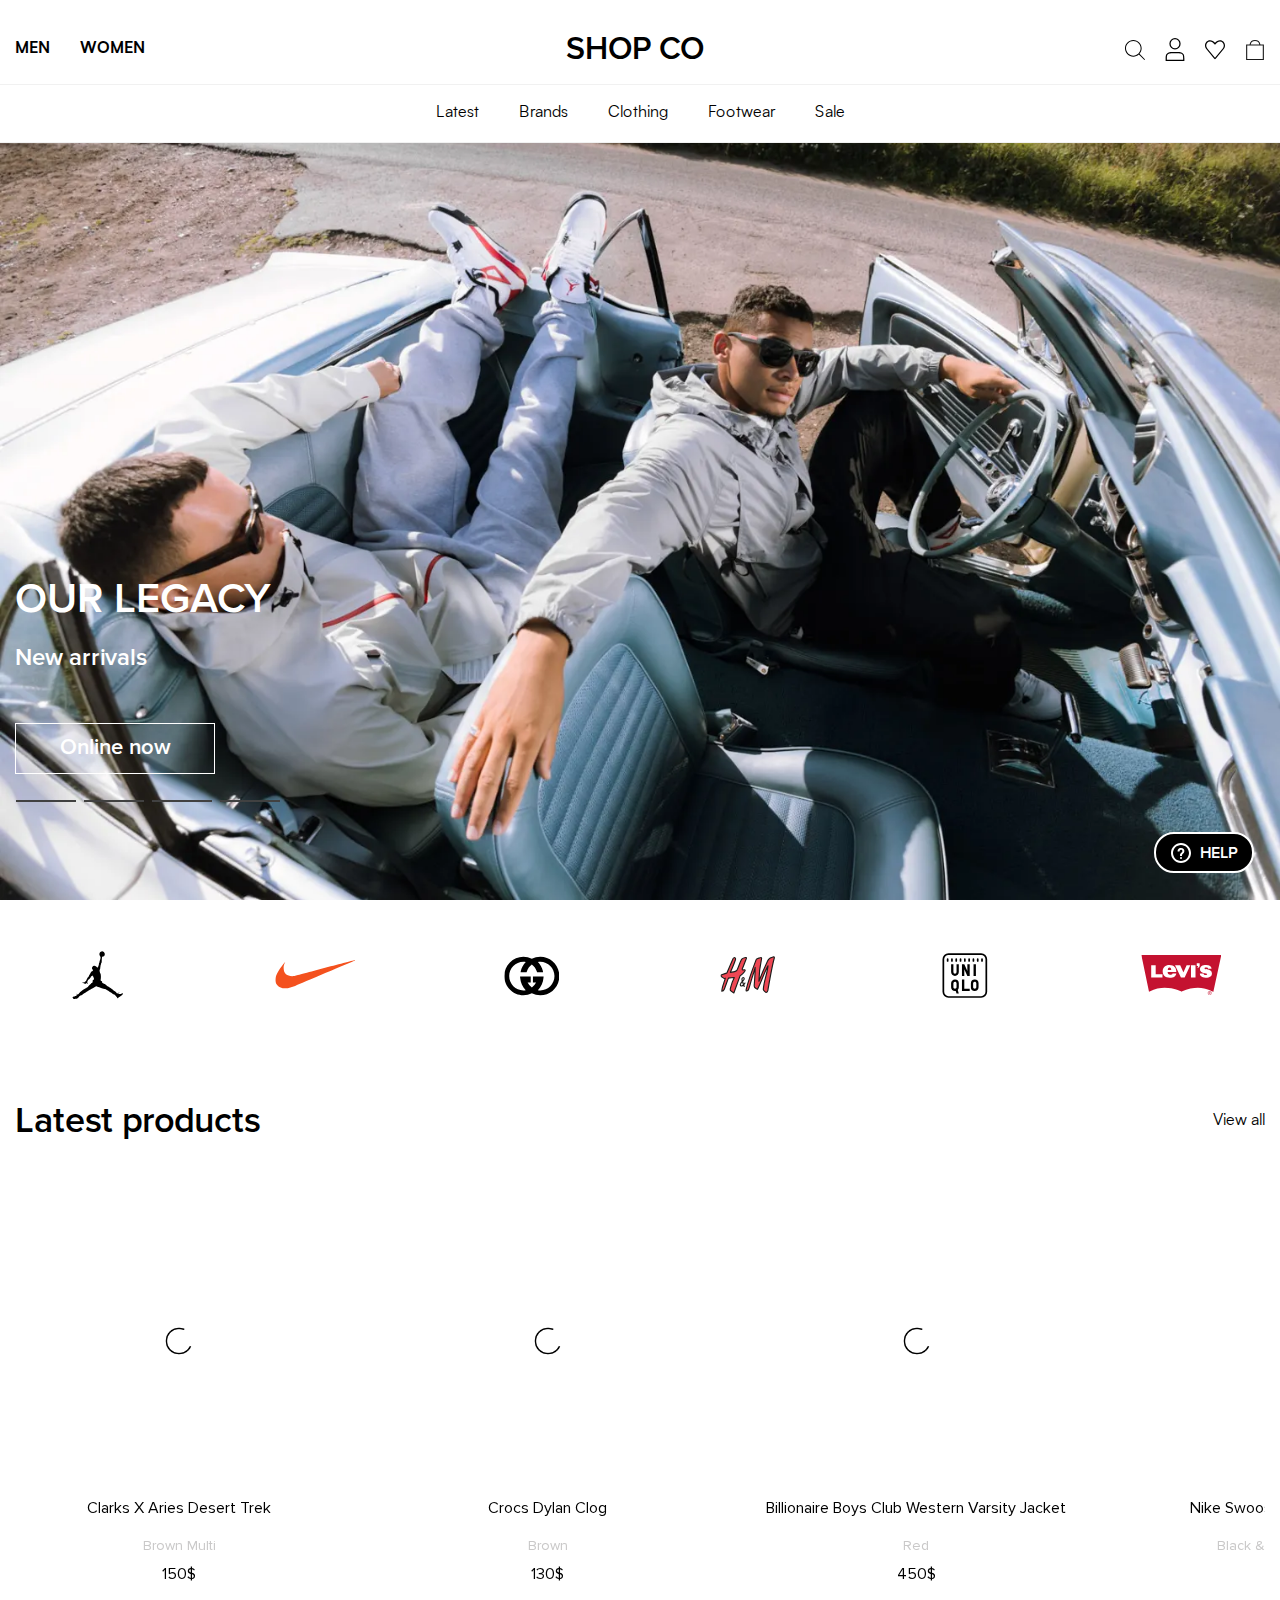
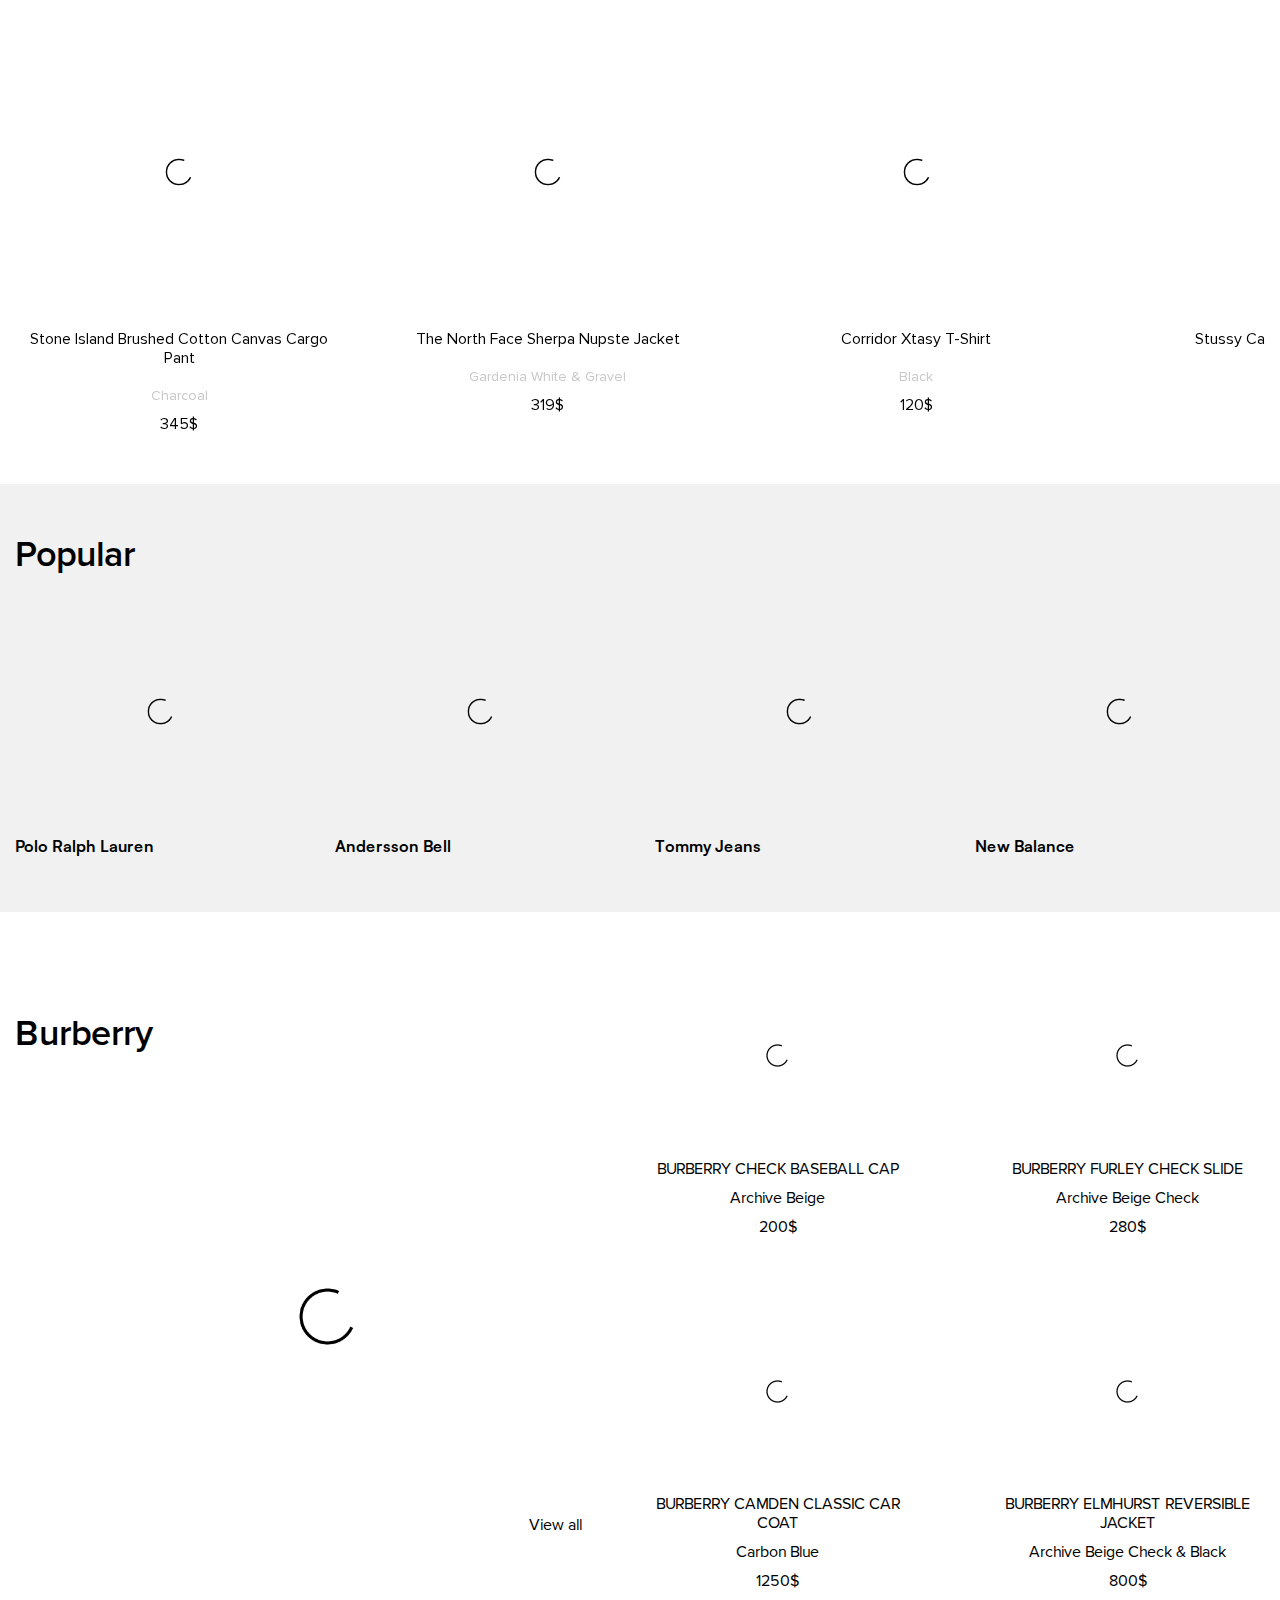
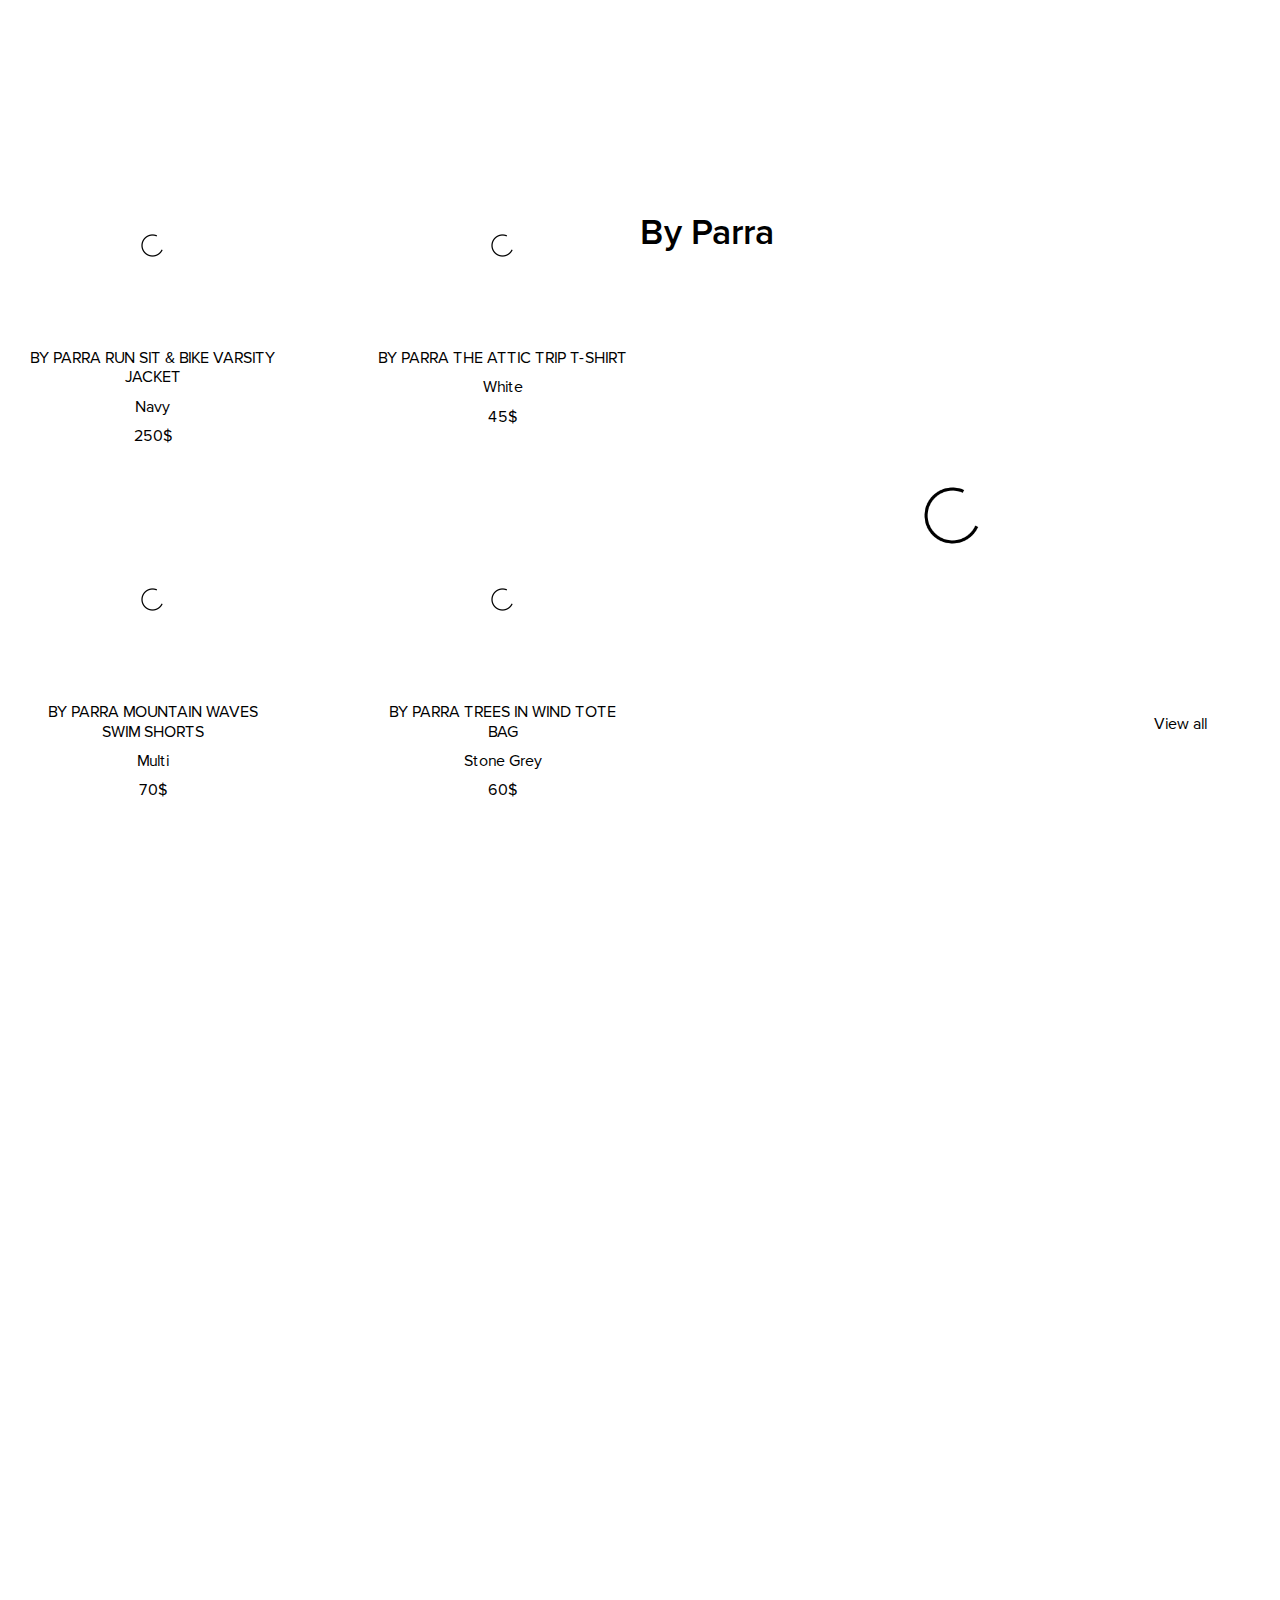
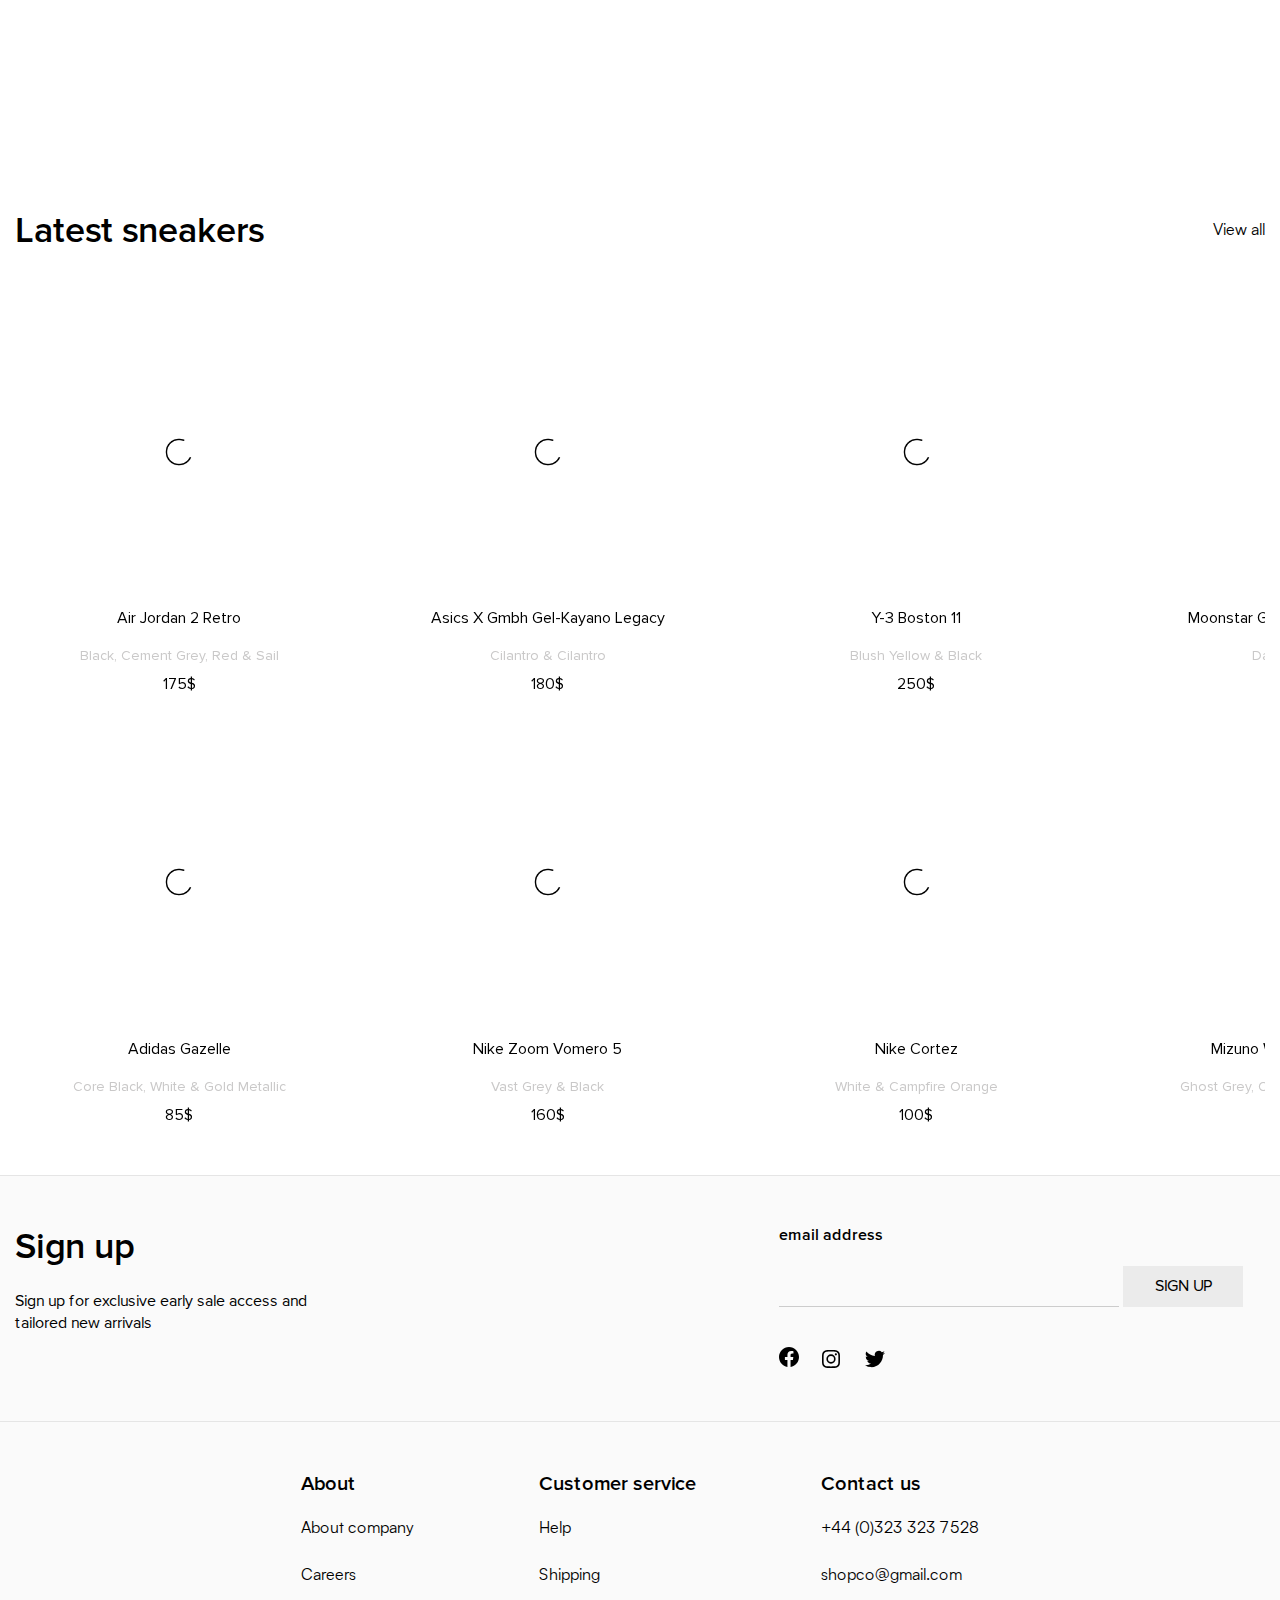
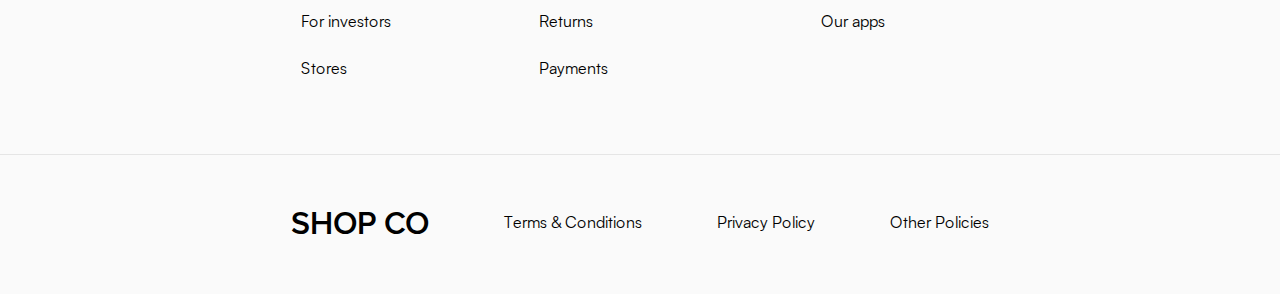
==== commit 0b063c47: "Add files via upload" ====
--- a/index.html
+++ b/index.html
@@ -1 +1 @@
-<!DOCTYPE html><html lang="en"><head><meta charset="UTF-8"><meta name="viewport" content="width=device-width, initial-scale=1.0"><link rel="stylesheet" href="./files/swiper-bundle.min.css"><link rel="stylesheet" href="./css/style.css"><title>SHOP CO</title></head><body class="body"><div class="wrapper"><header class="header"><div class="header-inner"><div class="header-row"><div class="container"><div class="header-row__content"><nav class="nav header-row__nav"><div class="header__burger-menu"> <button class="burger-menu"><svg width="36" heigh="36" viewbox="0 0 100 100"><path class="line line-1" d="M20 30H80C80 30 94 29 94 67 94 78 91 82 85 82 79 82 75 75 75 75L25 25"/><path class="line line-2" d="M20 50H80"/><path class="line line-3" d="M20 70H80C80 70 94 71 94 33 94 22 91 18 85 18 79 18 75 25 75 25L25 75"/></svg></button></div><ul class="nav__list header-row__list"><li class="nav__item header-row__item"> <a href="index.html" class="nav__link header-row__link link">MEN</a></li><li class="nav__item header-row__item"> <a href="women.html" class="nav__link header-row__link link">WOMEN</a></li></ul> <a href="index.html" class="logo header-logo">SHOP CO</a><div class="header-row__buttons"> <button class="header-row__button modal-button" data-path="search"><img class="header-svg-button" src="img/icons/search.svg" alt=""></button> <button class="header-row__button modal-button" data-path="registration"><img class="header-svg-button" src="img/icons/user.svg" alt=""></button> <button class="header-row__button modal-button" data-path="registration"><img class="header-svg-button" src="img/icons/favourite.svg" alt=""></button> <button class="header-row__button modal-button" data-path="cart"><img class="header-svg-button" src="img/icons/busket.svg" alt=""></button></div></nav></div></div></div><div class="header-sub-wrapper"><div class="header-sub-row"><div class="container"><div class="header-sub-row__content"><nav class="nav header-sub-row__nav"><ul class="nav__list header-sub-row__list"><li class="nav__item header-sub-row__item" data-path="latest"> <a href="products.html" class="nav__link header-sub-row__link link">Latest</a></li><li class="nav__item header-sub-row__item" data-path="brands"> <a href="products.html" class="nav__link header-sub-row__link link">Brands</a></li><li class="nav__item header-sub-row__item" data-path="clothing"> <a href="products.html" class="nav__link header-sub-row__link link">Clothing</a></li><li class="nav__item header-sub-row__item" data-path="footwear"> <a href="products.html" class="nav__link header-sub-row__link link">Footwear</a></li><li class="nav__item header-sub-row__item" data-path="sale"> <a href="products.html" class="nav__link header-sub-row__link link">Sale</a></li></ul></nav></div></div></div><div class="site-navigation header__site-navigation"><div class="container"><div class="site-navigation__content"><div class="site-navigation__block site-navigation__block_visible" data-target="latest"><div class="site-navigation__element element"><h6 class="h h-6 element__headline">Latest week</h6><nav class="nav element__nav"><ul class="nav__list element__list"><li class="nav__item element__item"> <a href="products.html" class="nav__link element__link link">View all Latest</a></li><li class="nav__item element__item"> <a href="products.html" class="nav__link element__link link">Latest sneakers</a></li><li class="nav__item element__item"> <a href="products.html" class="nav__link element__link link">Latest lifestyle</a></li><li class="nav__item element__item"> <a href="products.html" class="nav__link element__link link">Latest features</a></li></ul></nav></div><div class="site-navigation__element element"><h6 class="h h-6 element__headline">Latest brands</h6><nav class="nav element__nav"><ul class="nav__list element__list"><li class="nav__item element__item"> <a href="#" class="nav__link element__link link">HOKA</a></li><li class="nav__item element__item"> <a href="#" class="nav__link element__link link">Carhartt</a></li><li class="nav__item element__item"> <a href="#" class="nav__link element__link link">Crocs</a></li><li class="nav__item element__item"> <a href="#" class="nav__link element__link link">Aries</a></li><li class="nav__item element__item"> <a href="#" class="nav__link element__link link">Nike</a></li><li class="nav__item element__item"> <a href="#" class="nav__link element__link link">Canada Goose</a></li><li class="nav__item element__item"> <a href="#" class="nav__link element__link link">Rick Owens</a></li></ul></nav></div><div class="site-navigation__element element"><h6 class="h h-6 element__headline">Featured</h6><div class="element-grid"><div class="element-grid__item"><a href="#" class="element-grid__link"><picture><source type="image/avif" srcset="img/header-featured/img1.avif"><source type="image/webp" srcset="img/header-featured/img1.webp"> <img src="img/header-featured/img1.jpg" alt="" class="element-grid__img"></picture></a><p class="text element-grid__item-headline">Season release</p></div><div class="element-grid__item"><a href="#" class="element-grid__link"><picture><source type="image/avif" srcset="img/header-featured/img2.avif"><source type="image/webp" srcset="img/header-featured/img2.webp"> <img src="img/header-featured/img2.jpg" alt="" class="element-grid__img"></picture></a><p class="text element-grid__item-headline">Carhartt WIP</p></div><div class="element-grid__item"><a href="#" class="element-grid__link"><picture><source type="image/avif" srcset="img/header-featured/img3.avif"><source type="image/webp" srcset="img/header-featured/img3.webp"> <img src="img/header-featured/img3.jpg" alt="" class="element-grid__img"></picture></a><p class="text element-grid__item-headline">Denim sales</p></div><div class="element-grid__item"><a href="#" class="element-grid__link"><picture><source type="image/avif" srcset="img/header-featured/img4.avif"><source type="image/webp" srcset="img/header-featured/img4.webp"> <img src="img/header-featured/img4.jpg" alt="" class="element-grid__img"></picture></a><p class="text element-grid__item-headline">New shops</p></div></div></div></div><div class="site-navigation__block" data-target="brands"><div class="site-navigation__element element"><h6 class="h h-6 element__headline"><a href="products.html" class="link">View all brands</a></h6><nav class="nav element__nav element__nav_wide"><ul class="nav__list element__list"><li class="nav__item element__item"> <a href="#" class="nav__link element__link link">Acne Studios</a></li><li class="nav__item element__item"> <a href="#" class="nav__link element__link link">Adidas</a></li><li class="nav__item element__item"> <a href="#" class="nav__link element__link link">A.P.C</a></li><li class="nav__item element__item"> <a href="#" class="nav__link element__link link">Adanola</a></li><li class="nav__item element__item"> <a href="#" class="nav__link element__link link">Aries</a></li><li class="nav__item element__item"> <a href="#" class="nav__link element__link link">Anine Bing</a></li><li class="nav__item element__item"> <a href="#" class="nav__link element__link link">Aarke</a></li><li class="nav__item element__item"> <a href="#" class="nav__link element__link link">AGR</a></li><li class="nav__item element__item"> <a href="#" class="nav__link element__link link">Air Jordan</a></li><li class="nav__item element__item"> <a href="#" class="nav__link element__link link">AKila</a></li><li class="nav__item element__item"> <a href="#" class="nav__link element__link link">Balmain</a></li><li class="nav__item element__item"> <a href="#" class="nav__link element__link link">Barbour</a></li><li class="nav__item element__item"> <a href="#" class="nav__link element__link link">Brain dead</a></li><li class="nav__item element__item"> <a href="#" class="nav__link element__link link">Buy far</a></li><li class="nav__item element__item"> <a href="#" class="nav__link element__link link">Calvin Klein</a></li><li class="nav__item element__item"> <a href="#" class="nav__link element__link link">Converse</a></li><li class="nav__item element__item"> <a href="#" class="nav__link element__link link">Dickies</a></li><li class="nav__item element__item"> <a href="#" class="nav__link element__link link">DONNI</a></li><li class="nav__item element__item"> <a href="#" class="nav__link element__link link">DROOL</a></li><li class="nav__item element__item"> <a href="#" class="nav__link element__link link">Eastpak</a></li><li class="nav__item element__item"> <a href="#" class="nav__link element__link link">Face Vessel</a></li><li class="nav__item element__item"> <a href="#" class="nav__link element__link link">Ganni</a></li><li class="nav__item element__item"> <a href="#" class="nav__link element__link link">Idea</a></li><li class="nav__item element__item"> <a href="#" class="nav__link element__link link">Joah Brown</a></li><li class="nav__item element__item"> <a href="#" class="nav__link element__link link">Lex Pott</a></li><li class="nav__item element__item"> <a href="#" class="nav__link element__link link">Obey</a></li><li class="nav__item element__item"> <a href="#" class="nav__link element__link link">Paco Rabanne</a></li><li class="nav__item element__item"> <a href="#" class="nav__link element__link link">Reebok</a></li><li class="nav__item element__item"> <a href="#" class="nav__link element__link link">UGG</a></li><li class="nav__item element__item"> <a href="#" class="nav__link element__link link">Y-3</a></li></ul></nav></div><div class="site-navigation__element element"><h6 class="h h-6 element__headline">Featured</h6><div class="element-grid brands-grid"><div class="element-grid__item"><a href="#" class="element-grid__link"><picture><source type="image/avif" srcset="img/header-featured/img5.avif"><source type="image/webp" srcset="img/header-featured/img5.webp"> <img src="img/header-featured/img5.jpg" alt="" class="element-grid__img"></picture></a><p class="text element-grid__item-headline">Y-3</p></div><div class="element-grid__item"><a href="#" class="element-grid__link"><picture><source type="image/avif" srcset="img/header-featured/img6.avif"><source type="image/webp" srcset="img/header-featured/img6.webp"> <img src="img/header-featured/img6.jpg" alt="" class="element-grid__img"></picture></a><p class="text element-grid__item-headline">Paco Rabanne</p></div></div></div></div><div class="site-navigation__block" data-target="clothing"><div class="site-navigation__element element"><h6 class="h h-6 element__headline"><a href="products.html" class="link">View all clothing</a></h6><nav class="nav element__nav"><ul class="nav__list element__list"><li class="nav__item element__item"> <a href="#" class="nav__link element__link link">Hoodie and swearts</a></li><li class="nav__item element__item"> <a href="#" class="nav__link element__link link">Coats and jackets</a></li><li class="nav__item element__item"> <a href="#" class="nav__link element__link link">Knitwear</a></li><li class="nav__item element__item"> <a href="#" class="nav__link element__link link">Shirts</a></li><li class="nav__item element__item"> <a href="#" class="nav__link element__link link">Jeans</a></li><li class="nav__item element__item"> <a href="#" class="nav__link element__link link">Shorts</a></li><li class="nav__item element__item"> <a href="#" class="nav__link element__link link">Knitwear</a></li><li class="nav__item element__item"> <a href="#" class="nav__link element__link link">Loungewear</a></li><li class="nav__item element__item"> <a href="#" class="nav__link element__link link">T-shirts</a></li><li class="nav__item element__item"> <a href="#" class="nav__link element__link link">Underwear</a></li></ul></nav></div><div class="site-navigation__element element"><h6 class="h h-6 element__headline">Latest brands</h6><nav class="nav element__nav"><ul class="nav__list element__list"><li class="nav__item element__item"> <a href="#" class="nav__link element__link link">A.P.C.</a></li><li class="nav__item element__item"> <a href="#" class="nav__link element__link link">Acne studios</a></li><li class="nav__item element__item"> <a href="#" class="nav__link element__link link">Barbour</a></li><li class="nav__item element__item"> <a href="#" class="nav__link element__link link">Carhartt WIP</a></li><li class="nav__item element__item"> <a href="#" class="nav__link element__link link">Neighborhood</a></li><li class="nav__item element__item"> <a href="#" class="nav__link element__link link">Represent</a></li><li class="nav__item element__item"> <a href="#" class="nav__link element__link link">Moncler</a></li><li class="nav__item element__item"> <a href="#" class="nav__link element__link link">Palm Angels</a></li><li class="nav__item element__item"> <a href="#" class="nav__link element__link link">Stussy</a></li><li class="nav__item element__item"> <a href="#" class="nav__link element__link link">WTAPS</a></ul></nav></div><div class="site-navigation__element element"><h6 class="h h-6 element__headline">Featured</h6><div class="element-grid"><div class="element-grid__item"><a href="#" class="element-grid__link"><picture><source type="image/avif" srcset="img/header-featured/img7.avif"><source type="image/webp" srcset="img/header-featured/img7.webp"> <img src="img/header-featured/img7.jpg" alt="" class="element-grid__img"></picture></a><p class="text element-grid__item-headline">Gucci</p></div><div class="element-grid__item"><a href="#" class="element-grid__link"><picture><source type="image/avif" srcset="img/header-featured/img8.avif"><source type="image/webp" srcset="img/header-featured/img8.webp"> <img src="img/header-featured/img8.jpg" alt="" class="element-grid__img"></picture></a><p class="text element-grid__item-headline">Carhartt WIP</p></div><div class="element-grid__item"><a href="#" class="element-grid__link"><picture><source type="image/avif" srcset="img/header-featured/img9.avif"><source type="image/webp" srcset="img/header-featured/img9.webp"> <img src="img/header-featured/img9.jpg" alt="" class="element-grid__img"></picture></a><p class="text element-grid__item-headline">Bape</p></div><div class="element-grid__item"><a href="#" class="element-grid__link"><picture><source type="image/avif" srcset="img/header-featured/img10.avif"><source type="image/webp" srcset="img/header-featured/img10.webp"> <img src="img/header-featured/img10.jpg" alt="" class="element-grid__img"></picture></a><p class="text element-grid__item-headline">New shops</p></div></div></div></div><div class="site-navigation__block" data-target="footwear"><div class="site-navigation__element element"><nav class="nav element__nav"><ul class="nav__list element__list"><li class="nav__item element__item"> <a href="products.html" class="nav__link element__link link">View all footwear</a></li><li class="nav__item element__item"> <a href="#" class="nav__link element__link link">Sneakers</a></li><li class="nav__item element__item"> <a href="#" class="nav__link element__link link">Luxury Sneakers</a></li><li class="nav__item element__item"> <a href="#" class="nav__link element__link link">Boots</a></li><li class="nav__item element__item"> <a href="#" class="nav__link element__link link">Shoes</a></li><li class="nav__item element__item"> <a href="#" class="nav__link element__link link">Slippers</a></li></ul></nav></div><div class="site-navigation__element element"><h6 class="h h-6 element__headline">Footwear brands</h6><nav class="nav element__nav"><ul class="nav__list element__list"><li class="nav__item element__item"> <a href="#" class="nav__link element__link link">HOKA</a></li><li class="nav__item element__item"> <a href="#" class="nav__link element__link link">Adidas</a></li><li class="nav__item element__item"> <a href="#" class="nav__link element__link link">Asics</a></li><li class="nav__item element__item"> <a href="#" class="nav__link element__link link">Alexandr Mqueen</a></li><li class="nav__item element__item"> <a href="#" class="nav__link element__link link">Crocks</a></li><li class="nav__item element__item"> <a href="#" class="nav__link element__link link">Canada Goose</a></li><li class="nav__item element__item"> <a href="#" class="nav__link element__link link">New balance</a></li><li class="nav__item element__item"> <a href="#" class="nav__link element__link link">Nike</a></li></ul></nav></div><div class="site-navigation__element element"><h6 class="h h-6 element__headline">Featured</h6><div class="element-grid"><div class="element-grid__item"><a href="#" class="element-grid__link"><picture><source type="image/avif" srcset="img/header-featured/img11.webp"><source type="image/webp" srcset="img/header-featured/img11.avif"> <img src="" alt="" class="element-grid__img"></picture></a><p class="text element-grid__item-headline">Season release</p></div><div class="element-grid__item"><a href="#" class="element-grid__link"><picture><source type="image/avif" srcset="img/header-featured/img12.webp"><source type="image/webp" srcset="img/header-featured/img12.avif"> <img src="" alt="" class="element-grid__img"></picture></a><p class="text element-grid__item-headline">Carhartt WIP</p></div><div class="element-grid__item"><a href="#" class="element-grid__link"><picture><source type="image/avif" srcset="img/header-featured/img13.webp"><source type="image/webp" srcset="img/header-featured/img13.avif"> <img src="" alt="" class="element-grid__img"></picture></a><p class="text element-grid__item-headline">Denim sales</p></div><div class="element-grid__item"><a href="#" class="element-grid__link"><picture><source type="image/avif" srcset="img/header-featured/img14.webp"><source type="image/webp" srcset="img/header-featured/img14.avif"> <img src="" alt="" class="element-grid__img"></picture></a><p class="text element-grid__item-headline">New shops</p></div></div></div></div><div class="site-navigation__block" data-target="sale"><div class="site-navigation__element element"><h6 class="h h-6 element__headline">View all sales</h6><nav class="nav element__nav"><ul class="nav__list element__list"><li class="nav__item element__item"> <a href="products.html" class="nav__link element__link link">All sale clothing</a></li><li class="nav__item element__item"> <a href="#" class="nav__link element__link link">Jackets and coats</a></li><li class="nav__item element__item"> <a href="#" class="nav__link element__link link">Knitwear</a></li><li class="nav__item element__item"> <a href="#" class="nav__link element__link link">Triusers</a></li><li class="nav__item element__item"> <a href="#" class="nav__link element__link link">Tops</a></li><li class="nav__item element__item"> <a href="#" class="nav__link element__link link">Jeans</a></li><li class="nav__item element__item"> <a href="#" class="nav__link element__link link">T-shirts</a></li><li class="nav__item element__item"> <a href="#" class="nav__link element__link link">Boots</a></li><li class="nav__item element__item"> <a href="#" class="nav__link element__link link">Jewellery</a></li></ul></nav></div><div class="site-navigation__element element"><h6 class="h h-6 element__headline">Latest brands</h6><nav class="nav element__nav"><ul class="nav__list element__list"><li class="nav__item element__item"> <a href="" class="nav__link element__link link">HOKA</a></li><li class="nav__item element__item"> <a href="" class="nav__link element__link link">Carhartt</a></li><li class="nav__item element__item"> <a href="" class="nav__link element__link link">Crocs</a></li><li class="nav__item element__item"> <a href="" class="nav__link element__link link">Aries</a></li><li class="nav__item element__item"> <a href="" class="nav__link element__link link">Nike</a></li><li class="nav__item element__item"> <a href="" class="nav__link element__link link">Canada Goose</a></li><li class="nav__item element__item"> <a href="" class="nav__link element__link link">Rick Owens</a></li></ul></nav></div><div class="site-navigation__element element"><h6 class="h h-6 element__headline">Discount</h6><nav class="nav element__nav"><ul class="nav__list element__list"><li class="nav__item element__item"> <a href="" class="nav__link element__link link">UP TO 20%</a></li><li class="nav__item element__item"> <a href="" class="nav__link element__link link">UP TO 30%</a></li><li class="nav__item element__item"> <a href="" class="nav__link element__link link">UP TO 40%</a></li><li class="nav__item element__item"> <a href="" class="nav__link element__link link">UP TO 50%</a></li></ul></nav></div><div class="site-navigation__element element"><h6 class="h h-6 element__headline">Featured</h6><div class="element-grid"><div class="element-grid__item"><a href="#" class="element-grid__link"><picture><source type="image/avif" srcset="img/header-featured/img16.avif"><source type="image/webp" srcset="img/header-featured/img16.webp"> <img src="img/header-featured/img16.avif" alt="" class="element-grid__img"></picture></a><p class="text element-grid__item-headline">Season release</p></div><div class="element-grid__item"><a href="#" class="element-grid__link"><picture><source type="image/avif" srcset="./img/header-featured/img15.avif"><source type="image/webp" srcset="./img/header-featured/img15.webp"> <img src="./img/header-featured/img15.avif" alt="" class="element-grid__img"></picture></a><p class="text element-grid__item-headline">Carhartt WIP</p></div></div></div></div></div></div></div></div><div class="mobile-menu"><div class="overlay"></div><div class="mobile-menu__block"><div class="mobile-menu__wrapper"><div class="mobile-menu__container mobile-menu__container_open mobile-menu__container_main" data-list="main"><div class="mobile-menu__logo-wrapper"> <a href="index.html" class="logo mobile-menu__logo">SHOP CO</a></div><div class="mobile-menu__gender"><div class="mobile-menu__gender-item mobile-menu__gender-item_active" data-path="men"> <a href="index.html" class="text mobile-menu__gender-link">MEN</a href="index.html"></div><div class="mobile-menu__gender-item" data-path="women"> <a href="women.html" class="text mobile-menu__gender-link">WOMEN</a href="index.html"></div></div><div class="mobile-menu__categories"><div class="mobile-menu__category switch-element" data-path="latest">Latest<img src="./img/icons/right.svg" alt=""></div><div class="mobile-menu__category switch-element" data-path="brands">Brands<img src="./img/icons/right.svg" alt=""></div><div class="mobile-menu__category switch-element" data-path="clothing">Clothing <img src="./img/icons/right.svg" alt=""></div><div class="mobile-menu__category switch-element" data-path="footwear">Footwear <img src="./img/icons/right.svg" alt=""></div><div class="mobile-menu__category switch-element" data-path="sale">Sale <img src="./img/icons/right.svg" alt=""></div></div><div class="log-in"><div class="log-in__wrapper"><p class="text log-in__text">Account</p> <button class="text log-in__button modal-button" data-path="registration">Log in <img src="./img/icons/right.svg" alt=""></button></div></div></div><div class="mobile-menu__container" data-list="latest"><div class="mobile-menu__categories"><ul class="mobile-menu__list"><li class="mobile-menu__category mobile-menu__category_prev switch-element" data-path="main"> <img class="mobile-menu__arrow" src="./img/icons/right.svg" alt=""><p class="">All</p></li><li class="mobile-menu__list-item"> <a href="#" class="text mobile-menu__category mobile-menu__category_bold mobile-menu__category_mini">View all latest<img src="./img/icons/right.svg" alt=""></a></li><li class="mobile-menu__list-item"> <a href="#" class="text mobile-menu__category mobile-menu__category_mini">HOKA<img src="./img/icons/right.svg" alt=""></a></li><li class="mobile-menu__list-item"> <a href="#" class="text mobile-menu__category mobile-menu__category_mini">Carhartt<img src="./img/icons/right.svg" alt=""></a></li><li class="mobile-menu__list-item"> <a href="#" class="text mobile-menu__category mobile-menu__category_mini">Crocs<img src="./img/icons/right.svg" alt=""></a></li><li class="mobile-menu__list-item"> <a href="#" class="text mobile-menu__category mobile-menu__category_mini">Aries<img src="./img/icons/right.svg" alt=""></a></li><li class="mobile-menu__list-item"> <a href="#" class="text mobile-menu__category mobile-menu__category_mini">Nike<img src="./img/icons/right.svg" alt=""></a></li><li class="mobile-menu__list-item"> <a href="#" class="text mobile-menu__category mobile-menu__category_mini">Canada Goose<img src="./img/icons/right.svg" alt=""></a></li><li class="mobile-menu__list-item"> <a href="#" class="text mobile-menu__category mobile-menu__category_mini">Rick Owens<img src="./img/icons/right.svg" alt=""></a></li></ul></div></div><div class="mobile-menu__container" data-list="brands"><div class="mobile-menu__categories"><ul class="mobile-menu__list"><li class="mobile-menu__category mobile-menu__category_prev switch-element" data-path="main"> <img class="mobile-menu__arrow" src="./img/icons/right.svg" alt=""><p class="">All</p></li><li class="mobile-menu__list-item"> <a href="#" class="text mobile-menu__category mobile-menu__category_bold mobile-menu__category_mini">View all brands<img src="./img/icons/right.svg" alt=""></a></li><li class="mobile-menu__list-item"> <a href="#" class="text mobile-menu__category mobile-menu__category_mini">Acne Studios<img src="./img/icons/right.svg" alt=""></a></li><li class="mobile-menu__list-item"> <a href="#" class="text mobile-menu__category mobile-menu__category_mini">Adidas<img src="./img/icons/right.svg" alt=""></a></li><li class="mobile-menu__list-item"> <a href="#" class="text mobile-menu__category mobile-menu__category_mini">A.P.C<img src="./img/icons/right.svg" alt=""></a></li><li class="mobile-menu__list-item"> <a href="#" class="text mobile-menu__category mobile-menu__category_mini">Adanola<img src="./img/icons/right.svg" alt=""></a></li><li class="mobile-menu__list-item"> <a href="#" class="text mobile-menu__category mobile-menu__category_mini">Aries<img src="./img/icons/right.svg" alt=""></a></li><li class="mobile-menu__list-item"> <a href="#" class="text mobile-menu__category mobile-menu__category_mini">Anine Bing<img src="./img/icons/right.svg" alt=""></a></li><li class="mobile-menu__list-item"> <a href="#" class="text mobile-menu__category mobile-menu__category_mini">Aarke<img src="./img/icons/right.svg" alt=""></a></li><li class="mobile-menu__list-item"> <a href="#" class="text mobile-menu__category mobile-menu__category_mini">AGR<img src="./img/icons/right.svg" alt=""></a></li><li class="mobile-menu__list-item"> <a href="#" class="text mobile-menu__category mobile-menu__category_mini">Air Jordan<img src="./img/icons/right.svg" alt=""></a></li><li class="mobile-menu__list-item"> <a href="#" class="text mobile-menu__category mobile-menu__category_mini">AKila<img src="./img/icons/right.svg" alt=""></a></li><li class="mobile-menu__list-item"> <a href="#" class="text mobile-menu__category mobile-menu__category_mini">Balmain<img src="./img/icons/right.svg" alt=""></a></li><li class="mobile-menu__list-item"> <a href="#" class="text mobile-menu__category mobile-menu__category_mini">Barbour<img src="./img/icons/right.svg" alt=""></a></li><li class="mobile-menu__list-item"> <a href="#" class="text mobile-menu__category mobile-menu__category_mini">Brain dead<img src="./img/icons/right.svg" alt=""></a></li><li class="mobile-menu__list-item"> <a href="#" class="text mobile-menu__category mobile-menu__category_mini">Buy far<img src="./img/icons/right.svg" alt=""></a></li><li class="mobile-menu__list-item"> <a href="#" class="text mobile-menu__category mobile-menu__category_mini">Calvin Klein<img src="./img/icons/right.svg" alt=""></a></li><li class="mobile-menu__list-item"> <a href="#" class="text mobile-menu__category mobile-menu__category_mini">Converse<img src="./img/icons/right.svg" alt=""></a></li><li class="mobile-menu__list-item"> <a href="#" class="text mobile-menu__category mobile-menu__category_mini">Dickies<img src="./img/icons/right.svg" alt=""></a></li><li class="mobile-menu__list-item"> <a href="#" class="text mobile-menu__category mobile-menu__category_mini">DONNI<img src="./img/icons/right.svg" alt=""></a></li><li class="mobile-menu__list-item"> <a href="#" class="text mobile-menu__category mobile-menu__category_mini">DROOL<img src="./img/icons/right.svg" alt=""></a></li><li class="mobile-menu__list-item"> <a href="#" class="text mobile-menu__category mobile-menu__category_mini">Eastpak<img src="./img/icons/right.svg" alt=""></a></li><li class="mobile-menu__list-item"> <a href="#" class="text mobile-menu__category mobile-menu__category_mini">Face Vessel<img src="./img/icons/right.svg" alt=""></a></li><li class="mobile-menu__list-item"> <a href="#" class="text mobile-menu__category mobile-menu__category_mini">Ganni<img src="./img/icons/right.svg" alt=""></a></li><li class="mobile-menu__list-item"> <a href="#" class="text mobile-menu__category mobile-menu__category_mini">Idea<img src="./img/icons/right.svg" alt=""></a></li><li class="mobile-menu__list-item"> <a href="#" class="text mobile-menu__category mobile-menu__category_mini">Joah Brown<img src="./img/icons/right.svg" alt=""></a></li><li class="mobile-menu__list-item"> <a href="#" class="text mobile-menu__category mobile-menu__category_mini">Lex Pott<img src="./img/icons/right.svg" alt=""></a></li><li class="mobile-menu__list-item"> <a href="#" class="text mobile-menu__category mobile-menu__category_mini">Obey<img src="./img/icons/right.svg" alt=""></a></li><li class="mobile-menu__list-item"> <a href="#" class="text mobile-menu__category mobile-menu__category_mini">Paco Rabanne<img src="./img/icons/right.svg" alt=""></a></li><li class="mobile-menu__list-item"> <a href="#" class="text mobile-menu__category mobile-menu__category_mini">Reebok<img src="./img/icons/right.svg" alt=""></a></li><li class="mobile-menu__list-item"> <a href="#" class="text mobile-menu__category mobile-menu__category_mini">UGG<img src="./img/icons/right.svg" alt=""></a></li><li class="mobile-menu__list-item"> <a href="#" class="text mobile-menu__category mobile-menu__category_mini">Y-3<img src="./img/icons/right.svg" alt=""></a></li></ul></div></div><div class="mobile-menu__container" data-list="clothing"><div class="mobile-menu__categories"><ul class="mobile-menu__list"><li class="mobile-menu__category mobile-menu__category_prev switch-element" data-path="main"> <img class="mobile-menu__arrow" src="./img/icons/right.svg" alt=""><p class="">All</p></li><li class="mobile-menu__list-item"> <a href="#" class="text mobile-menu__category mobile-menu__category_bold mobile-menu__category_mini">View all clothing<img src="./img/icons/right.svg" alt=""></a></li><li class="mobile-menu__list-item"> <a href="#" class="text mobile-menu__category mobile-menu__category_mini">Hoodie and swearts<img src="./img/icons/right.svg" alt=""></a></li><li class="mobile-menu__list-item"> <a href="#" class="text mobile-menu__category mobile-menu__category_mini">Coats and jackets<img src="./img/icons/right.svg" alt=""></a></li><li class="mobile-menu__list-item"> <a href="#" class="text mobile-menu__category mobile-menu__category_mini">Knitwear<img src="./img/icons/right.svg" alt=""></a></li><li class="mobile-menu__list-item"> <a href="#" class="text mobile-menu__category mobile-menu__category_mini">Shirts<img src="./img/icons/right.svg" alt=""></a></li><li class="mobile-menu__list-item"> <a href="#" class="text mobile-menu__category mobile-menu__category_mini">Jeans<img src="./img/icons/right.svg" alt=""></a></li><li class="mobile-menu__list-item"> <a href="#" class="text mobile-menu__category mobile-menu__category_mini">Shorts<img src="./img/icons/right.svg" alt=""></a></li><li class="mobile-menu__list-item"> <a href="#" class="text mobile-menu__category mobile-menu__category_mini">Knitwear<img src="./img/icons/right.svg" alt=""></a></li><li class="mobile-menu__list-item"> <a href="#" class="text mobile-menu__category mobile-menu__category_mini">Loungewear<img src="./img/icons/right.svg" alt=""></a></li><li class="mobile-menu__list-item"> <a href="#" class="text mobile-menu__category mobile-menu__category_mini">T-shirts<img src="./img/icons/right.svg" alt=""></a></li><li class="mobile-menu__list-item"> <a href="#" class="text mobile-menu__category mobile-menu__category_mini">Underwear<img src="./img/icons/right.svg" alt=""></a></li></ul></div></div><div class="mobile-menu__container" data-list="footwear"><div class="mobile-menu__categories"><ul class="mobile-menu__list"><li class="mobile-menu__category mobile-menu__category_prev switch-element" data-path="main"> <img class="mobile-menu__arrow" src="./img/icons/right.svg" alt=""><p class="">All</p></li><li class="mobile-menu__list-item"> <a href="#" class="text mobile-menu__category mobile-menu__category_bold mobile-menu__category_mini">View all footwear<img src="./img/icons/right.svg" alt=""></a></li><li class="mobile-menu__list-item"> <a href="#" class="text mobile-menu__category mobile-menu__category_mini">HOKA<img src="./img/icons/right.svg" alt=""></a></li><li class="mobile-menu__list-item"> <a href="#" class="text mobile-menu__category mobile-menu__category_mini">Adidas<img src="./img/icons/right.svg" alt=""></a></li><li class="mobile-menu__list-item"> <a href="#" class="text mobile-menu__category mobile-menu__category_mini">Asics<img src="./img/icons/right.svg" alt=""></a></li><li class="mobile-menu__list-item"> <a href="#" class="text mobile-menu__category mobile-menu__category_mini">Alexandr Mqueen<img src="./img/icons/right.svg" alt=""></a></li><li class="mobile-menu__list-item"> <a href="#" class="text mobile-menu__category mobile-menu__category_mini">Crocks<img src="./img/icons/right.svg" alt=""></a></li><li class="mobile-menu__list-item"> <a href="#" class="text mobile-menu__category mobile-menu__category_mini">Canada Goose<img src="./img/icons/right.svg" alt=""></a></li><li class="mobile-menu__list-item"> <a href="#" class="text mobile-menu__category mobile-menu__category_mini">New balance<img src="./img/icons/right.svg" alt=""></a></li><li class="mobile-menu__list-item"> <a href="#" class="text mobile-menu__category mobile-menu__category_mini">Nike<img src="./img/icons/right.svg" alt=""></a></li></ul></div></div><div class="mobile-menu__container" data-list="sale"><div class="mobile-menu__categories"><ul class="mobile-menu__list"><li class="mobile-menu__category mobile-menu__category_prev switch-element" data-path="main"> <img class="mobile-menu__arrow" src="./img/icons/right.svg" alt=""><p class="">All</p></li><li class="mobile-menu__list-item"> <a href="#" class="text mobile-menu__category mobile-menu__category_bold mobile-menu__category_mini">View all sales<img src="./img/icons/right.svg" alt=""></a></li><li class="mobile-menu__list-item"> <a href="#" class="text mobile-menu__category mobile-menu__category_mini">Jackets and coats<img src="./img/icons/right.svg" alt=""></a></li><li class="mobile-menu__list-item"> <a href="#" class="text mobile-menu__category mobile-menu__category_mini">Knitwear<img src="./img/icons/right.svg" alt=""></a></li><li class="mobile-menu__list-item"> <a href="#" class="text mobile-menu__category mobile-menu__category_mini">Triusers<img src="./img/icons/right.svg" alt=""></a></li><li class="mobile-menu__list-item"> <a href="#" class="text mobile-menu__category mobile-menu__category_mini">Tops<img src="./img/icons/right.svg" alt=""></a></li><li class="mobile-menu__list-item"> <a href="#" class="text mobile-menu__category mobile-menu__category_mini">Jeans<img src="./img/icons/right.svg" alt=""></a></li><li class="mobile-menu__list-item"> <a href="#" class="text mobile-menu__category mobile-menu__category_mini">T-shirts<img src="./img/icons/right.svg" alt=""></a></li><li class="mobile-menu__list-item"> <a href="#" class="text mobile-menu__category mobile-menu__category_mini">Boots<img src="./img/icons/right.svg" alt=""></a></li><li class="mobile-menu__list-item"> <a href="#" class="text mobile-menu__category mobile-menu__category_mini">Jewellery<img src="./img/icons/right.svg" alt=""></a></li></ul></div></div></div></div></div></div></header><section class="hero"><div class="swiper carousel hero-swiper"><div class="swiper-wrapper"><div class="swiper-slide hero-slide"><div class="container hero-slide__container"><div class="hero-slide__flex"><div class="hero-slide__info"><h2 class="h h-2 hero-slide__headline">Our Legacy</h2><h5 class="h h-5 hero-slide__sub-headline">New arrivals</h5></div> <button class="button hero-slide__button">Online now</button></div></div></div><div class="swiper-slide hero-slide hero-slide_second"><div class="container hero-slide__container"><div class="hero-slide__flex"><div class="hero-slide__info"><h2 class="h h-2 hero-slide__headline">MONCLER JACKET</h2><h5 class="h h-5 hero-slide__sub-headline">Launches soon</h5></div> <button class="button hero-slide__button">Register now</button></div></div></div><div class="swiper-slide hero-slide hero-slide_third"><div class="container hero-slide__container"><div class="hero-slide__flex"><div class="hero-slide__info"><h2 class="h h-2 hero-slide__headline">and wander</h2><h5 class="h h-5 hero-slide__sub-headline">Just in.</h5></div> <button class="button hero-slide__button">Online now</button></div></div></div><div class="swiper-slide hero-slide hero-slide_fourth"><div class="container hero-slide__container"><div class="hero-slide__flex"><div class="hero-slide__info"><h2 class="h h-2 hero-slide__headline">HAN KJOBENHAVN</h2><h5 class="h h-5 hero-slide__sub-headline">New in.</h5></div> <button class="button hero-slide__button">Online now</button></div></div></div></div><div class="swiper-pag-wrapper"><div class="swiper-pagination hero-swiper-pagination"></div></div></section><main class="main"><section class="brands"><div class="brands-container"><div class="swiper brands-swiper"><div class="swiper-wrapper"><div class="swiper-slide brands__swiper-slide"> <img class="brands__img" src="img/trends/StüssyLogoVector.svg" alt=""></div><div class="swiper-slide brands__swiper-slide"> <img class="brands__img" src="img/trends/jordan.svg" alt=""></div><div class="swiper-slide brands__swiper-slide"> <img class="brands__img brands__img_large" src="img/trends/nike.svg" alt=""></div><div class="swiper-slide brands__swiper-slide"> <img class="brands__img" src="img/trends/gucci.svg" alt=""></div><div class="swiper-slide brands__swiper-slide"> <img class="brands__img" src="img/trends/hm.svg" alt=""></div><div class="swiper-slide brands__swiper-slide"> <img class="brands__img" src="img/trends/uniqlo.svg" alt=""></div><div class="swiper-slide brands__swiper-slide"> <img class="brands__img brands__img_large" src="img/trends/levi.svg" alt=""></div><div class="swiper-slide brands__swiper-slide"> <img class="brands__img brands__img_large" src="img/trends/diesel.svg" alt=""></div><div class="swiper-slide brands__swiper-slide"> <img class="brands__img brands__img_large" src="img/trends/calvin.svg" alt=""></div><div class="swiper-slide brands__swiper-slide"> <img class="brands__img" src="img/trends/lacoste.svg" alt=""></div><div class="swiper-slide brands__swiper-slide"> <img class="brands__img brands__img_large" src="img/trends/versace.svg" alt=""></div><div class="swiper-slide brands__swiper-slide"> <img class="brands__img brands__img_large" src="img/trends/tommy.svg" alt=""></div><div class="swiper-slide brands__swiper-slide"> <img class="brands__img brands__img_large" src="img/trends/vans.svg" alt=""></div><div class="swiper-slide brands__swiper-slide"> <img class="brands__img brands__img_large" src="img/trends/ellesse.svg" alt=""></div><div class="swiper-slide brands__swiper-slide"> <img class="brands__img brands__img_large" src="img/trends/helly.svg" alt=""></div><div class="swiper-slide brands__swiper-slide"> <img class="brands__img brands__img_large" src="img/trends/dolce.svg" alt=""></div></div></div></div></section><section class="latest-products"><div class="container"><div class="latest-products__content"><div class="latest-products__headline-row"><h3 class="h h-3 latest-products__headline">Latest products</h3> <a href="products.html" class="latest-products__link link">View all</a></div><div class="swiper-block"><div class="swiper swiper-block__swiper"><div class="swiper-wrapper"><div class="swiper-slide swiper-block__swiper-slide"><div class="swiper-block__item item"> <a href="product.html" class="swiper-block__picture-wrapper item__picture-wrapper"><img data-src="./img/latest-products/swiper-first/img1-main.webp" src="./img/icons/1x1.png" alt="" class="item-img"> <img data-src="./img/latest-products/swiper-first/img1.webp" src="./img/icons/1x1.png" alt="" class="item-img"></a> <a href="product.html" class="text swiper-block__item-headline item-headline">Clarks X Aries Desert Trek</a><p class="text  swiper-block__item-color item-color">Brown Multi</p><p class="text swiper-block__item-price item-price">150$</p></div></div><div class="swiper-slide swiper-block__swiper-slide"><div class="swiper-block__item item"> <a href="product.html" class="swiper-block__picture-wrapper item__picture-wrapper"><img data-src="img/latest-products/swiper-first/img2-main.webp" src="./img/icons/1x1.png" alt="" class="item-img"> <img data-src="img/latest-products/swiper-first/img2.webp" src="./img/icons/1x1.png" alt="" class="item-img"></a> <a href="product.html" class="text swiper-block__item-headline item-headline">Crocs Dylan Clog</a><p class="text  swiper-block__item-color item-color">Brown</p><p class="text swiper-block__item-price item-price">130$</p></div></div><div class="swiper-slide swiper-block__swiper-slide"><div class="swiper-block__item item"> <a href="product.html" class="swiper-block__picture-wrapper item__picture-wrapper"><img data-src="img/latest-products/swiper-first/img3-main.webp" src="./img/icons/1x1.png" alt="" class="item-img"> <img data-src="img/latest-products/swiper-first/img3.webp" src="./img/icons/1x1.png" alt="" class="item-img"></a> <a href="product.html" class="text swiper-block__item-headline item-headline">Billionaire Boys club western varsity jacket</a><p class="text  swiper-block__item-color item-color ">Red</p><p class="text swiper-block__item-price item-price">450$</p></div></div><div class="swiper-slide swiper-block__swiper-slide"><div class="swiper-block__item item"> <a href="product.html" class="swiper-block__picture-wrapper item__picture-wrapper"><img data-src="img/latest-products/swiper-first/img4-main.webp" src="./img/icons/1x1.png" alt="" class="item-img"> <img data-src="img/latest-products/swiper-first/img4.webp" src="./img/icons/1x1.png" alt="" class="item-img"></a> <a href="product.html" class="text swiper-block__item-headline item-headline">nike swoosh sweater vest</a><p class="text  swiper-block__item-color item-color">Black & Coconut Milk</p><p class="text swiper-block__item-price item-price">70$</p></div></div></div></div><div class="swiper swiper-block__swiper"><div class="swiper-wrapper"><div class="swiper-slide swiper-block__swiper-slide"><div class="swiper-block__item item"> <a href="product.html" class="swiper-block__picture-wrapper  item__picture-wrapper"><img data-src="img/latest-products/swiper-first/img5-main.webp" src="./img/icons/1x1.png" alt="" class="item-img"> <img data-src="img/latest-products/swiper-first/img5.webp" src="./img/icons/1x1.png" alt="" class="item-img"></a> <a href="product.html" class="text swiper-block__item-headline item-headline">stone island brushed cotton canvas cargo pant</a><p class="text  swiper-block__item-color item-color">Charcoal</p><p class="text swiper-block__item-price item-price">345$</p></div></div><div class="swiper-slide swiper-block__swiper-slide"><div class="swiper-block__item item"> <a href="product.html" class="swiper-block__picture-wrapper item__picture-wrapper"><img data-src="img/latest-products/swiper-first/img6-main.webp" src="./img/icons/1x1.png" alt="" class="item-img"> <img data-src="img/latest-products/swiper-first/img6.webp" src="./img/icons/1x1.png" alt="" class="item-img"></a> <a href="product.html" class="text swiper-block__item-headline item-headline">the north face sherpa nupste jacket</a><p class="text  swiper-block__item-color item-color">Gardenia White & Gravel</p><p class="text swiper-block__item-price item-price">319$</p></div></div><div class="swiper-slide swiper-block__swiper-slide"><div class="swiper-block__item item"> <a href="product.html" class="swiper-block__picture-wrapper item__picture-wrapper"><img data-src="img/latest-products/swiper-first/img7-main.webp" src="./img/icons/1x1.png" alt="" class="item-img"> <img data-src="img/latest-products/swiper-first/img7.webp" src="./img/icons/1x1.png" alt="" class="item-img"></a> <a href="product.html" class="text swiper-block__item-headline item-headline">corridor xtasy t-shirt</a><p class="text  swiper-block__item-color item-color">Black</p><p class="text swiper-block__item-price item-price">120$</p></div></div><div class="swiper-slide swiper-block__swiper-slide"><div class="swiper-block__item item"> <a href="product.html" class="swiper-block__picture-wrapper  item__picture-wrapper"><img data-src="img/latest-products/swiper-first/img8-main.webp" src="./img/icons/1x1.png" alt="" class="item-img"> <img data-src="img/latest-products/swiper-first/img8.webp" src="./img/icons/1x1.png" alt="" class="item-img"></a> <a href="product.html" class="text swiper-block__item-headline item-headline">stussy canvas world pant</a><p class="text  swiper-block__item-color item-color">Black</p><p class="text swiper-block__item-price item-price">130$</p></div></div></div></div></div></div></div></section><section class="new"><div class="container"><h3 class="h h-3 new__headline">Popular</h3><div class="new__content"><div class="new__item"><a href="products.html" class="new__link"><picture><source type="image/avif" data-srcset="img/new/img1.avif" srcset="img/icons/1x1.png"> <img class="new__img" data-src="img/new/img1.webp" alt="" src="img/icons/1x1.png"></picture></a> <a href="products.html" class="link new__item-headline">Polo Ralph Lauren</a></div><div class="new__item"><a href="products.html" class="new__link"><picture><source type="image/avif" data-srcset="img/new/img2.avif" srcset="img/icons/1x1.png"> <img class="new__img" data-src="img/new/img2.webp" alt="" src="img/icons/1x1.png"></picture></a> <a href="products.html" class="link new__item-headline">Andersson Bell</a></div><div class="new__item"><a href="products.html" class="new__link"><picture><source type="image/avif" data-srcset="img/new/img3.avif" srcset="img/icons/1x1.png"> <img class="new__img" data-src="img/new/img3.webp" alt="" src="img/icons/1x1.png"></picture></a> <a href="products.html" class="link new__item-headline">Tommy Jeans</a></div><div class="new__item"><a href="products.html" class="new__link"><picture><source type="image/avif" data-srcset="img/new/img4.avif" srcset="img/icons/1x1.png"> <img class="new__img" data-src="img/new/img2.webp" alt="" src="img/icons/1x1.png"></picture></a> <a href=" products.html" class="link new__item-headline">New Balance</a></div></div></div></section><section class="products"><div class="container"><div class="products__content"><div class="product"><div class="product-block"><h3 class="h h-3 product-block__headline">Burberry</h3><div class="product-picture"><picture><source type="image/avif" data-srcset="img/products/img2.avif" srcset="img/icons/1x1.png"><source type="image/webp" data-srcset="img/products/img2.webp" srcset="img/icons/1x1.png"> <img data-src="img/products/img2.jpg" alt="" src="img/icons/1x1.png" class="product-picture__img"></picture> <a href="products.html" class="text product-picture__link">View all</a></div></div><div class="product-block"><div class="product-flex"><div class="product-flex__item"> <a href="product.html" class="product-flex__link"><img data-src="img/products/product1.webp" src="img/icons/1x1.png" alt="" class="product-flex__img"></a><p class="text product-flex__item-headline">BURBERRY CHECK BASEBALL CAP</p><p class="text product-flex__item-color">Archive Beige</p><p class="text product-flex__item-price">200$</p></div><div class="product-flex__item"> <a href="product.html" class="product-flex__link"><img data-src="img/products/product2.webp" src="img/icons/1x1.png" alt="" class="product-flex__img"></a><p class="text product-flex__item-headline">BURBERRY FURLEY CHECK SLIDE</p><p class="text product-flex__item-color">Archive Beige Check</p><p class="text product-flex__item-price">280$</p></div><div class="product-flex__item"> <a href="product.html" class="product-flex__link"><img data-src="img/products/product3.webp" src="img/icons/1x1.png" alt="" class="product-flex__img"></a><p class="text product-flex__item-headline">BURBERRY CAMDEN CLASSIC CAR COAT</p><p class="text product-flex__item-color">Carbon Blue</p><p class="text product-flex__item-price">1250$</p></div><div class="product-flex__item"> <a href="product.html" class="product-flex__link"><img data-src="img/products/product4.webp" src="img/icons/1x1.png" alt="" class="product-flex__img"></a><p class="text product-flex__item-headline">BURBERRY ELMHURST REVERSIBLE JACKET</p><p class="text product-flex__item-color">Archive Beige Check & Black</p><p class="text product-flex__item-price">800$</p></div></div></div></div><div class="product product_reverse"><div class="product-block"><h3 class="h h-3 product-block__headline">By Parra</h3><div class="product-picture"><picture><source type="image/avif" data-srcset="img/products/img-para.avif"><source type="image/webp" data-srcset="img/products/img-para.webp"> <img data-src="img/products/img-para.jpg" src="img/icons/1x1.png" alt="" class="product-picture__img"></picture> <a href="products.html" class="text product-picture__link">View all</a></div></div><div class="product-block"><div class="product-flex"><div class="product-flex__item"> <a href="product.html" class="product-flex__link"><img data-src="img/products/product5.webp" src="img/icons/1x1.png" alt="" class="product-flex__img"></a><p class="text product-flex__item-headline">BY PARRA RUN SIT & BIKE VARSITY JACKET</p><p class="text product-flex__item-color">Navy</p><p class="text product-flex__item-price">250$</p></div><div class="product-flex__item"> <a href="product.html" class="product-flex__link"><img data-src="img/products/product6.webp" src="img/icons/1x1.png" alt="" class="product-flex__img"></a><p class="text product-flex__item-headline">BY PARRA THE ATTIC TRIP T-SHIRT</p><p class="text product-flex__item-color">White</p><p class="text product-flex__item-price">45$</p></div><div class="product-flex__item"> <a href="product.html" class="product-flex__link"><img data-src="img/products/product7.webp" src="img/icons/1x1.png" alt="" class="product-flex__img"></a><p class="text product-flex__item-headline">BY PARRA MOUNTAIN WAVES SWIM SHORTS</p><p class="text product-flex__item-color">Multi</p><p class="text product-flex__item-price">70$</p></div><div class="product-flex__item"> <a href="product.html" class="product-flex__link"><img data-src="img/products/product8.webp" src="img/icons/1x1.png" alt="" class="product-flex__img"></a><p class="text product-flex__item-headline">BY PARRA TREES IN WIND TOTE BAG</p><p class="text product-flex__item-color">Stone Grey</p><p class="text product-flex__item-price">60$</p></div></div></div></div></div></div></section><section class="brand-promotion brand-promotion-men"><div class="container"><div class="brand-promotion__content"><h2 class="h h-2 animation-headline brand-promotion__headline"><div class="animation-headline__wrapper  animation-headline__wrapper_left"> <span class="open-headline open-headline_left">Aqua</span></div><div class="animation-headline__wrapper  animation-headline__wrapper_right"> <span class="open-headline open-headline_right">Pour</span></div></h2><div class="brand-promotion__wrapper-button"> <button class="button brand-promotion__button">SHOP NOW</button></div></div></div></section><section class="latest-sneakers"><div class="container"><div class="latest-sneakers__content"><div class="latest-sneakers__headline-row"><h3 class="h h-3 latest-sneakers__headline">Latest sneakers</h3> <a href="products.html" class="latest-sneakers__link link">View all</a></div><div class="swiper-block"><div class="swiper swiper-block__swiper"><div class="swiper-wrapper"><div class="swiper-slide swiper-block__swiper-slide"><div class="swiper-block__item item"> <a href="product.html" class="swiper-block__picture-wrapper  item__picture-wrapper"><img data-src="img/latest-sneakers/img1-main.webp" src="./img/icons/1x1.png" alt="" class="item-img"> <img data-src="img/latest-sneakers/img1.webp" src="./img/icons/1x1.png" alt="" class="item-img"></a> <a href="#" class="text swiper-block__item-headline item-headline">Air Jordan 2 Retro</a><p class="text  swiper-block__item-color item-color">Black, Cement Grey, Red & Sail</p><p class="text swiper-block__item-price item-price">175$</p></div></div><div class="swiper-slide swiper-block__swiper-slide"><div class="swiper-block__item item"> <a href="product.html" class="swiper-block__picture-wrapper  item__picture-wrapper"><img data-src="img/latest-sneakers/img2-main.webp" src="./img/icons/1x1.png" alt="" class="item-img"> <img data-src="img/latest-sneakers/img2.webp" src="./img/icons/1x1.png" alt="" class="item-img"></a> <a href="#" class="text swiper-block__item-headline item-headline">asics x gmbh gel-kayano legacy</a><p class="text  swiper-block__item-color item-color">Cilantro & Cilantro</p><p class="text swiper-block__item-price item-price">180$</p></div></div><div class="swiper-slide swiper-block__swiper-slide"><div class="swiper-block__item item"> <a href="product.html" class="swiper-block__picture-wrapper  item__picture-wrapper"><img data-src="img/latest-sneakers/img3-main.webp" src="./img/icons/1x1.png" alt="" class="item-img"> <img data-src="img/latest-sneakers/img3.webp" src="./img/icons/1x1.png" alt="" class="item-img"></a> <a href="#" class="text swiper-block__item-headline item-headline">Y-3 Boston 11</a><p class="text  swiper-block__item-color item-color">Blush Yellow & Black</p><p class="text swiper-block__item-price item-price">250$</p></div></div><div class="swiper-slide swiper-block__swiper-slide"><div class="swiper-block__item item"> <a href="product.html" class="swiper-block__picture-wrapper  item__picture-wrapper"><img data-src="img/latest-sneakers/img4-main.webp" src="./img/icons/1x1.png" alt="" class="item-img"> <img data-src="img/latest-sneakers/img4.webp" src="./img/icons/1x1.png" alt="" class="item-img"></a> <a href="#" class="text swiper-block__item-headline item-headline">Moonstar Gym Classic Shoe</a><p class="text  swiper-block__item-color item-color">Dark Navy</p><p class="text swiper-block__item-price item-price">150$</p></div></div></div></div><div class="swiper swiper-block__swiper"><div class="swiper-wrapper"><div class="swiper-slide swiper-block__swiper-slide"><div class="swiper-block__item item"> <a href="product.html" class="swiper-block__picture-wrapper  item__picture-wrapper"><img data-src="img/latest-sneakers/img5-main.webp" src="./img/icons/1x1.png" alt="" class="item-img"> <img data-src="img/latest-sneakers/img5.webp" src="./img/icons/1x1.png" alt="" class="item-img"></a> <a href="#" class="text swiper-block__item-headline item-headline">Adidas Gazelle</a><p class="text  swiper-block__item-color item-color">Core Black, White & Gold Metallic</p><p class="text swiper-block__item-price item-price">85$</p></div></div><div class="swiper-slide swiper-block__swiper-slide"><div class="swiper-block__item item"> <a href="product.html" class="swiper-block__picture-wrapper  item__picture-wrapper"><img data-src="img/latest-sneakers/img6-main.webp" src="./img/icons/1x1.png" alt="" class="item-img"> <img data-src="img/latest-sneakers/img6.webp" src="./img/icons/1x1.png" alt="" class="item-img"></a> <a href="#" class="text swiper-block__item-headline item-headline">Nike Zoom Vomero 5</a><p class="text  swiper-block__item-color item-color">Vast Grey & Black</p><p class="text swiper-block__item-price item-price">160$</p></div></div><div class="swiper-slide swiper-block__swiper-slide"><div class="swiper-block__item item"> <a href="product.html" class="swiper-block__picture-wrapper  item__picture-wrapper"><img data-src="img/latest-sneakers/img7-main.webp" src="./img/icons/1x1.png" alt="" class="item-img"> <img data-src="img/latest-sneakers/img7.webp" src="./img/icons/1x1.png" alt="" class="item-img"></a> <a href="#" class="text swiper-block__item-headline item-headline">Nike Cortez</a><p class="text  swiper-block__item-color item-color">White & Campfire Orange</p><p class="text swiper-block__item-price item-price">100$</p></div></div><div class="swiper-slide swiper-block__swiper-slide"><div class="swiper-block__item item"> <a href="product.html" class="swiper-block__picture-wrapper  item__picture-wrapper"><img data-src="img/latest-sneakers/img8-main.webp" src="./img/icons/1x1.png" alt="" class="item-img"> <img data-src="img/latest-sneakers/img8.webp" src="./img/icons/1x1.png" alt="" class="item-img"></a> <a href="#" class="text swiper-block__item-headline item-headline">Mizuno Wave Daichi 7</a><p class="text  swiper-block__item-color item-color">Ghost Grey, Ombre Blue & Bolt 2</p><p class="text swiper-block__item-price item-price">120$</p></div></div></div></div></div></div></div></section><section class="subscribe"><div class="container"><div class="subscribe__content"><div class="subscribe__block-info"><h3 class="h h-3 subscribe__headline">Sign up</h3><p class="text subscribe__text">Sign up for exclusive early sale access and tailored new arrivals</p></div><div class="subscribe__sign-block"><form action="#" class="subscribe__form"> <label for="subscribe-input" class="text subscribe__label">email address</label> <input type="email" id="subscribe-input" class="text subscribe__input"> <button class="text subscribe__button">SIGN UP</button></form><ul class="subscribe__list"><li class="subscribe__item"><a href="#" class="subscribe__link"><img src="./img/icons/facebook.svg" alt="" class="subscribe__item-img"></a></li><li class="subscribe__item"><a href="#" class="subscribe__link"><img src="./img/icons/instagram.svg" alt="" class="subscribe__item-img"></a></li><li class="subscribe__item"><a href="#" class="subscribe__link"><img src="./img/icons/twitter.svg" alt="" class="subscribe__item-img"></a></li></ul></div></div></div></section></main><footer class="footer"><div class="container"><div class="footer-content"><div class="footer-block" data-target="about"><h6 class="h h-6 footer-block__headline" data-path="about"><p class="footer-block__title">About</p> <img class="footer-block__chevron" src="./img/icons/right.svg" alt=""></h6><ul class="footer-block__list"><li class="footer-block__item"><a href="#" class="link footer-block__link">About company</a></li><li class="footer-block__item"><a href="#" class="link footer-block__link">Careers</a></li><li class="footer-block__item"><a href="#" class="link footer-block__link">For investors</a></li><li class="footer-block__item"><a href="#" class="link footer-block__link">Stores</a></li></ul></div><div class="footer-block" data-target="service"><h6 class="h h-6 footer-block__headline" data-path="service"><p class="footer-block__title">Customer service</p> <img class="footer-block__chevron" src="./img/icons/right.svg" alt=""></h6><ul class="footer-block__list"><li class="footer-block__item"><a href="#" class="link footer-block__link">Help</a></li><li class="footer-block__item"><a href="#" class="link footer-block__link">Shipping</a></li><li class="footer-block__item"><a href="#" class="link footer-block__link">Returns</a></li><li class="footer-block__item"><a href="#" class="link footer-block__link">Payments</a></li></ul></div><div class="footer-block" data-target="contact"><h6 class="h h-6 footer-block__headline" data-path="contact"><p class="footer-block__title">Contact us</p> <img class="footer-block__chevron" src="./img/icons/right.svg" alt=""></h6><ul class="footer-block__list"><li class="footer-block__item"><a href="tel:+4403233237528" class="link footer-block__link">+44 (0)323 323 7528</a></li><li class="footer-block__item"><a href="mailto:shopco@gmail.com" class="link footer-block__link">shopco@gmail.com</a></li><li class="footer-block__item"><a href="#" class="link footer-block__link">Our apps</a></li></ul></div></div></div><div class="footer-rights"><div class="container"><div class="footer-content footer-content_inline"> <a href="index.html" class="logo footer-logo">SHOP CO</a> <a href="#" class="link footer__link">Terms & Conditions</a> <a href="#" class="link footer__link">Privacy Policy</a> <a href="#" class="link footer__link">Other Policies</a></div></div></div></footer><div class="modals"><div class="modals-overlay" data-overlay="search"><div class="modal modal-search" data-target="search"><div class="search"><form action="#" class="search-form"> <input type="text" class="text search__input" placeholder="search"> <button type="submit" class="search__button"><img class="search__img" src="img/icons/search.svg" alt=""></button> <button type="button" class="search__button modal-button" data-path="search"><img class="search__img" src="img/icons/x.svg" alt=""></button></form></div></div></div><div class="modals-overlay modals-overlay-cart" data-overlay="cart"><div class="modal modal-cart" data-target="cart"><div class="cart"> <button class="modal-cart__button modal-button" data-path="cart"> <img src="./img/icons/x.svg" alt="" class="modal-cart__img"></button><div class="text cart-header">YOUR CART</div><div class="cart-container cart-container_empty"><div class="cart-container__info cart-container__info_empty"> <img src="./img/icons/cart-big.svg" alt=""><p class="text cart-container__info-text">You have no items in your cart</p></div></div></div></div></div><div class="modals-overlay" data-overlay="registration"><div class="modal modal-registration" data-target="registration"><div class="registration"><div class="registration-container"> <button type="button" class="registration-container__button-x modal-button" data-path="registration"> <img class="registration-container__img" src="./img/icons/x.svg" alt=""></button><h5 class="h h-5 registration-container__headline">log in or register</h5><p class="text registration-container__text">Please enter your email address to continue:</p><form action="#" class="registration-container__form"> <label class="text registration-container__label">email address <input type="email" class="registration-container__input"> <button class="registration-container__button">continue</button></label></form></div></div></div></div></div><div class="help"> <button class="help__button"><p class="help__text">help</p></button></div></div><script src="./files/swiper-bundle.min.js"></script><script src="./js/common.bundle.js"></script><script src="./js/index.bundle.js"></script></body></html>+<!DOCTYPE html><html lang="en"><head><meta charset="UTF-8"><meta name="viewport" content="width=device-width, initial-scale=1.0"><link rel="stylesheet" href="./files/swiper-bundle.min.css"><link rel="stylesheet" href="./css/style.css"><title>SHOP CO</title></head><body class="body"><div class="wrapper"><header class="header"><div class="header-inner"><div class="header-row"><div class="container"><div class="header-row__content"><nav class="nav header-row__nav"><div class="header__burger-menu"> <button class="burger-menu"><svg width="36" heigh="36" viewbox="0 0 100 100"><path class="line line-1" d="M20 30H80C80 30 94 29 94 67 94 78 91 82 85 82 79 82 75 75 75 75L25 25"/><path class="line line-2" d="M20 50H80"/><path class="line line-3" d="M20 70H80C80 70 94 71 94 33 94 22 91 18 85 18 79 18 75 25 75 25L25 75"/></svg></button></div><ul class="nav__list header-row__list"><li class="nav__item header-row__item"> <a href="index.html" class="nav__link header-row__link link">MEN</a></li><li class="nav__item header-row__item"> <a href="women.html" class="nav__link header-row__link link">WOMEN</a></li></ul> <a href="index.html" class="logo header-logo">SHOP CO</a><div class="header-row__buttons"> <button class="header-row__button modal-button" data-path="search"><img class="header-svg-button" src="img/icons/search.svg" alt=""></button> <button class="header-row__button modal-button" data-path="registration"><img class="header-svg-button" src="img/icons/user.svg" alt=""></button> <button class="header-row__button modal-button" data-path="registration"><img class="header-svg-button" src="img/icons/favourite.svg" alt=""></button> <button class="header-row__button modal-button" data-path="cart"><img class="header-svg-button" src="img/icons/busket.svg" alt=""></button></div></nav></div></div></div><div class="header-sub-wrapper"><div class="header-sub-row"><div class="container"><div class="header-sub-row__content"><nav class="nav header-sub-row__nav"><ul class="nav__list header-sub-row__list"><li class="nav__item header-sub-row__item" data-path="latest"> <a href="products.html" class="nav__link header-sub-row__link link">Latest</a></li><li class="nav__item header-sub-row__item" data-path="brands"> <a href="products.html" class="nav__link header-sub-row__link link">Brands</a></li><li class="nav__item header-sub-row__item" data-path="clothing"> <a href="products.html" class="nav__link header-sub-row__link link">Clothing</a></li><li class="nav__item header-sub-row__item" data-path="footwear"> <a href="products.html" class="nav__link header-sub-row__link link">Footwear</a></li><li class="nav__item header-sub-row__item" data-path="sale"> <a href="products.html" class="nav__link header-sub-row__link link">Sale</a></li></ul></nav></div></div></div><div class="site-navigation header__site-navigation"><div class="container"><div class="site-navigation__content"><div class="site-navigation__block site-navigation__block_visible" data-target="latest"><div class="site-navigation__element element"><h6 class="h h-6 element__headline">Latest week</h6><nav class="nav element__nav"><ul class="nav__list element__list"><li class="nav__item element__item"> <a href="products.html" class="nav__link element__link link">View all Latest</a></li><li class="nav__item element__item"> <a href="products.html" class="nav__link element__link link">Latest sneakers</a></li><li class="nav__item element__item"> <a href="products.html" class="nav__link element__link link">Latest lifestyle</a></li><li class="nav__item element__item"> <a href="products.html" class="nav__link element__link link">Latest features</a></li></ul></nav></div><div class="site-navigation__element element"><h6 class="h h-6 element__headline">Latest brands</h6><nav class="nav element__nav"><ul class="nav__list element__list"><li class="nav__item element__item"> <a href="#" class="nav__link element__link link">HOKA</a></li><li class="nav__item element__item"> <a href="#" class="nav__link element__link link">Carhartt</a></li><li class="nav__item element__item"> <a href="#" class="nav__link element__link link">Crocs</a></li><li class="nav__item element__item"> <a href="#" class="nav__link element__link link">Aries</a></li><li class="nav__item element__item"> <a href="#" class="nav__link element__link link">Nike</a></li><li class="nav__item element__item"> <a href="#" class="nav__link element__link link">Canada Goose</a></li><li class="nav__item element__item"> <a href="#" class="nav__link element__link link">Rick Owens</a></li></ul></nav></div><div class="site-navigation__element element"><h6 class="h h-6 element__headline">Featured</h6><div class="element-grid"><div class="element-grid__item"><a href="#" class="element-grid__link"><picture><source type="image/avif" srcset="img/header-featured/img1.avif"><source type="image/webp" srcset="img/header-featured/img1.webp"> <img src="img/header-featured/img1.webp" alt="" class="element-grid__img"></picture></a><p class="text element-grid__item-headline">Season release</p></div><div class="element-grid__item"><a href="#" class="element-grid__link"><picture><source type="image/avif" srcset="img/header-featured/img2.avif"><source type="image/webp" srcset="img/header-featured/img2.webp"> <img src="img/header-featured/img2.webp" alt="" class="element-grid__img"></picture></a><p class="text element-grid__item-headline">Carhartt WIP</p></div><div class="element-grid__item"><a href="#" class="element-grid__link"><picture><source type="image/avif" srcset="img/header-featured/img3.avif"><source type="image/webp" srcset="img/header-featured/img3.webp"> <img src="img/header-featured/img3.webp" alt="" class="element-grid__img"></picture></a><p class="text element-grid__item-headline">Denim sales</p></div><div class="element-grid__item"><a href="#" class="element-grid__link"><picture><source type="image/avif" srcset="img/header-featured/img4.avif"><source type="image/webp" srcset="img/header-featured/img4.webp"> <img src="img/header-featured/img4.webp" alt="" class="element-grid__img"></picture></a><p class="text element-grid__item-headline">New shops</p></div></div></div></div><div class="site-navigation__block" data-target="brands"><div class="site-navigation__element element"><h6 class="h h-6 element__headline"><a href="products.html" class="link">View all brands</a></h6><nav class="nav element__nav element__nav_wide"><ul class="nav__list element__list"><li class="nav__item element__item"> <a href="#" class="nav__link element__link link">Acne Studios</a></li><li class="nav__item element__item"> <a href="#" class="nav__link element__link link">Adidas</a></li><li class="nav__item element__item"> <a href="#" class="nav__link element__link link">A.P.C</a></li><li class="nav__item element__item"> <a href="#" class="nav__link element__link link">Adanola</a></li><li class="nav__item element__item"> <a href="#" class="nav__link element__link link">Aries</a></li><li class="nav__item element__item"> <a href="#" class="nav__link element__link link">Anine Bing</a></li><li class="nav__item element__item"> <a href="#" class="nav__link element__link link">Aarke</a></li><li class="nav__item element__item"> <a href="#" class="nav__link element__link link">AGR</a></li><li class="nav__item element__item"> <a href="#" class="nav__link element__link link">Air Jordan</a></li><li class="nav__item element__item"> <a href="#" class="nav__link element__link link">AKila</a></li><li class="nav__item element__item"> <a href="#" class="nav__link element__link link">Balmain</a></li><li class="nav__item element__item"> <a href="#" class="nav__link element__link link">Barbour</a></li><li class="nav__item element__item"> <a href="#" class="nav__link element__link link">Brain dead</a></li><li class="nav__item element__item"> <a href="#" class="nav__link element__link link">Buy far</a></li><li class="nav__item element__item"> <a href="#" class="nav__link element__link link">Calvin Klein</a></li><li class="nav__item element__item"> <a href="#" class="nav__link element__link link">Converse</a></li><li class="nav__item element__item"> <a href="#" class="nav__link element__link link">Dickies</a></li><li class="nav__item element__item"> <a href="#" class="nav__link element__link link">DONNI</a></li><li class="nav__item element__item"> <a href="#" class="nav__link element__link link">DROOL</a></li><li class="nav__item element__item"> <a href="#" class="nav__link element__link link">Eastpak</a></li><li class="nav__item element__item"> <a href="#" class="nav__link element__link link">Face Vessel</a></li><li class="nav__item element__item"> <a href="#" class="nav__link element__link link">Ganni</a></li><li class="nav__item element__item"> <a href="#" class="nav__link element__link link">Idea</a></li><li class="nav__item element__item"> <a href="#" class="nav__link element__link link">Joah Brown</a></li><li class="nav__item element__item"> <a href="#" class="nav__link element__link link">Lex Pott</a></li><li class="nav__item element__item"> <a href="#" class="nav__link element__link link">Obey</a></li><li class="nav__item element__item"> <a href="#" class="nav__link element__link link">Paco Rabanne</a></li><li class="nav__item element__item"> <a href="#" class="nav__link element__link link">Reebok</a></li><li class="nav__item element__item"> <a href="#" class="nav__link element__link link">UGG</a></li><li class="nav__item element__item"> <a href="#" class="nav__link element__link link">Y-3</a></li></ul></nav></div><div class="site-navigation__element element"><h6 class="h h-6 element__headline">Featured</h6><div class="element-grid brands-grid"><div class="element-grid__item"><a href="#" class="element-grid__link"><picture><source type="image/avif" srcset="img/header-featured/img5.avif"><source type="image/webp" srcset="img/header-featured/img5.webp"> <img src="img/header-featured/img5.webp" alt="" class="element-grid__img"></picture></a><p class="text element-grid__item-headline">Y-3</p></div><div class="element-grid__item"><a href="#" class="element-grid__link"><picture><source type="image/avif" srcset="img/header-featured/img6.avif"><source type="image/webp" srcset="img/header-featured/img6.webp"> <img src="img/header-featured/img6.webp" alt="" class="element-grid__img"></picture></a><p class="text element-grid__item-headline">Paco Rabanne</p></div></div></div></div><div class="site-navigation__block" data-target="clothing"><div class="site-navigation__element element"><h6 class="h h-6 element__headline"><a href="products.html" class="link">View all clothing</a></h6><nav class="nav element__nav"><ul class="nav__list element__list"><li class="nav__item element__item"> <a href="#" class="nav__link element__link link">Hoodie and swearts</a></li><li class="nav__item element__item"> <a href="#" class="nav__link element__link link">Coats and jackets</a></li><li class="nav__item element__item"> <a href="#" class="nav__link element__link link">Knitwear</a></li><li class="nav__item element__item"> <a href="#" class="nav__link element__link link">Shirts</a></li><li class="nav__item element__item"> <a href="#" class="nav__link element__link link">Jeans</a></li><li class="nav__item element__item"> <a href="#" class="nav__link element__link link">Shorts</a></li><li class="nav__item element__item"> <a href="#" class="nav__link element__link link">Knitwear</a></li><li class="nav__item element__item"> <a href="#" class="nav__link element__link link">Loungewear</a></li><li class="nav__item element__item"> <a href="#" class="nav__link element__link link">T-shirts</a></li><li class="nav__item element__item"> <a href="#" class="nav__link element__link link">Underwear</a></li></ul></nav></div><div class="site-navigation__element element"><h6 class="h h-6 element__headline">Latest brands</h6><nav class="nav element__nav"><ul class="nav__list element__list"><li class="nav__item element__item"> <a href="#" class="nav__link element__link link">A.P.C.</a></li><li class="nav__item element__item"> <a href="#" class="nav__link element__link link">Acne studios</a></li><li class="nav__item element__item"> <a href="#" class="nav__link element__link link">Barbour</a></li><li class="nav__item element__item"> <a href="#" class="nav__link element__link link">Carhartt WIP</a></li><li class="nav__item element__item"> <a href="#" class="nav__link element__link link">Neighborhood</a></li><li class="nav__item element__item"> <a href="#" class="nav__link element__link link">Represent</a></li><li class="nav__item element__item"> <a href="#" class="nav__link element__link link">Moncler</a></li><li class="nav__item element__item"> <a href="#" class="nav__link element__link link">Palm Angels</a></li><li class="nav__item element__item"> <a href="#" class="nav__link element__link link">Stussy</a></li><li class="nav__item element__item"> <a href="#" class="nav__link element__link link">WTAPS</a></li></ul></nav></div><div class="site-navigation__element element"><h6 class="h h-6 element__headline">Featured</h6><div class="element-grid"><div class="element-grid__item"><a href="#" class="element-grid__link"><picture><source type="image/avif" srcset="img/header-featured/img7.avif"><source type="image/webp" srcset="img/header-featured/img7.webp"> <img src="img/header-featured/img7.webp" alt="" class="element-grid__img"></picture></a><p class="text element-grid__item-headline">Gucci</p></div><div class="element-grid__item"><a href="#" class="element-grid__link"><picture><source type="image/avif" srcset="img/header-featured/img8.avif"><source type="image/webp" srcset="img/header-featured/img8.webp"> <img src="img/header-featured/img8.webp" alt="" class="element-grid__img"></picture></a><p class="text element-grid__item-headline">Carhartt WIP</p></div><div class="element-grid__item"><a href="#" class="element-grid__link"><picture><source type="image/avif" srcset="img/header-featured/img9.avif"><source type="image/webp" srcset="img/header-featured/img9.webp"> <img src="img/header-featured/img9.webp" alt="" class="element-grid__img"></picture></a><p class="text element-grid__item-headline">Bape</p></div><div class="element-grid__item"><a href="#" class="element-grid__link"><picture><source type="image/avif" srcset="img/header-featured/img10.avif"><source type="image/webp" srcset="img/header-featured/img10.webp"> <img src="img/header-featured/img10.webp" alt="" class="element-grid__img"></picture></a><p class="text element-grid__item-headline">New shops</p></div></div></div></div><div class="site-navigation__block" data-target="footwear"><div class="site-navigation__element element"><nav class="nav element__nav"><ul class="nav__list element__list"><li class="nav__item element__item"> <a href="products.html" class="nav__link element__link link">View all footwear</a></li><li class="nav__item element__item"> <a href="#" class="nav__link element__link link">Sneakers</a></li><li class="nav__item element__item"> <a href="#" class="nav__link element__link link">Luxury Sneakers</a></li><li class="nav__item element__item"> <a href="#" class="nav__link element__link link">Boots</a></li><li class="nav__item element__item"> <a href="#" class="nav__link element__link link">Shoes</a></li><li class="nav__item element__item"> <a href="#" class="nav__link element__link link">Slippers</a></li></ul></nav></div><div class="site-navigation__element element"><h6 class="h h-6 element__headline">Footwear brands</h6><nav class="nav element__nav"><ul class="nav__list element__list"><li class="nav__item element__item"> <a href="#" class="nav__link element__link link">HOKA</a></li><li class="nav__item element__item"> <a href="#" class="nav__link element__link link">Adidas</a></li><li class="nav__item element__item"> <a href="#" class="nav__link element__link link">Asics</a></li><li class="nav__item element__item"> <a href="#" class="nav__link element__link link">Alexandr Mqueen</a></li><li class="nav__item element__item"> <a href="#" class="nav__link element__link link">Crocks</a></li><li class="nav__item element__item"> <a href="#" class="nav__link element__link link">Canada Goose</a></li><li class="nav__item element__item"> <a href="#" class="nav__link element__link link">New balance</a></li><li class="nav__item element__item"> <a href="#" class="nav__link element__link link">Nike</a></li></ul></nav></div><div class="site-navigation__element element"><h6 class="h h-6 element__headline">Featured</h6><div class="element-grid"><div class="element-grid__item"><a href="#" class="element-grid__link"><picture><source type="image/webp" srcset="img/header-featured/img11.avif"><source type="image/avif" srcset="img/header-featured/img11.webp"> <img src="img/header-featured/img11.webp" alt="" class="element-grid__img"></picture></a><p class="text element-grid__item-headline">Season release</p></div><div class="element-grid__item"><a href="#" class="element-grid__link"><picture><source type="image/avif" srcset="img/header-featured/img12.avif"><source type="image/webp" srcset="img/header-featured/img12.webp"> <img src="img/header-featured/img12.webp" alt="" class="element-grid__img"></picture></a><p class="text element-grid__item-headline">Carhartt WIP</p></div><div class="element-grid__item"><a href="#" class="element-grid__link"><picture><source type="image/avif" srcset="img/header-featured/img13.avif"><source type="image/webp" srcset="img/header-featured/img13.webp"> <img src="img/header-featured/img13.webp" alt="" class="element-grid__img"></picture></a><p class="text element-grid__item-headline">Denim sales</p></div><div class="element-grid__item"><a href="#" class="element-grid__link"><picture><source type="image/avif" srcset="img/header-featured/img14.avif"><source type="image/webp" srcset="img/header-featured/img14.webp"> <img src="img/header-featured/img14.webp" alt="" class="element-grid__img"></picture></a><p class="text element-grid__item-headline">New shops</p></div></div></div></div><div class="site-navigation__block" data-target="sale"><div class="site-navigation__element element"><h6 class="h h-6 element__headline">View all sales</h6><nav class="nav element__nav"><ul class="nav__list element__list"><li class="nav__item element__item"> <a href="products.html" class="nav__link element__link link">All sale clothing</a></li><li class="nav__item element__item"> <a href="#" class="nav__link element__link link">Jackets and coats</a></li><li class="nav__item element__item"> <a href="#" class="nav__link element__link link">Knitwear</a></li><li class="nav__item element__item"> <a href="#" class="nav__link element__link link">Triusers</a></li><li class="nav__item element__item"> <a href="#" class="nav__link element__link link">Tops</a></li><li class="nav__item element__item"> <a href="#" class="nav__link element__link link">Jeans</a></li><li class="nav__item element__item"> <a href="#" class="nav__link element__link link">T-shirts</a></li><li class="nav__item element__item"> <a href="#" class="nav__link element__link link">Boots</a></li><li class="nav__item element__item"> <a href="#" class="nav__link element__link link">Jewellery</a></li></ul></nav></div><div class="site-navigation__element element"><h6 class="h h-6 element__headline">Latest brands</h6><nav class="nav element__nav"><ul class="nav__list element__list"><li class="nav__item element__item"> <a href="#" class="nav__link element__link link">HOKA</a></li><li class="nav__item element__item"> <a href="#" class="nav__link element__link link">Carhartt</a></li><li class="nav__item element__item"> <a href="#" class="nav__link element__link link">Crocs</a></li><li class="nav__item element__item"> <a href="#" class="nav__link element__link link">Aries</a></li><li class="nav__item element__item"> <a href="#" class="nav__link element__link link">Nike</a></li><li class="nav__item element__item"> <a href="#" class="nav__link element__link link">Canada Goose</a></li><li class="nav__item element__item"> <a href="#" class="nav__link element__link link">Rick Owens</a></li></ul></nav></div><div class="site-navigation__element element"><h6 class="h h-6 element__headline">Discount</h6><nav class="nav element__nav"><ul class="nav__list element__list"><li class="nav__item element__item"> <a href="#" class="nav__link element__link link">UP TO 20%</a></li><li class="nav__item element__item"> <a href="#" class="nav__link element__link link">UP TO 30%</a></li><li class="nav__item element__item"> <a href="#" class="nav__link element__link link">UP TO 40%</a></li><li class="nav__item element__item"> <a href="#" class="nav__link element__link link">UP TO 50%</a></li></ul></nav></div><div class="site-navigation__element element"><h6 class="h h-6 element__headline">Featured</h6><div class="element-grid"><div class="element-grid__item"><a href="#" class="element-grid__link"><picture><source type="image/avif" srcset="img/header-featured/img16.avif"><source type="image/webp" srcset="img/header-featured/img16.webp"> <img src="img/header-featured/img16.webp" alt="" class="element-grid__img"></picture></a><p class="text element-grid__item-headline">Season release</p></div><div class="element-grid__item"><a href="#" class="element-grid__link"><picture><source type="image/avif" srcset="./img/header-featured/img15.avif"><source type="image/webp" srcset="./img/header-featured/img15.webp"> <img src="./img/header-featured/img15.webp" alt="" class="element-grid__img"></picture></a><p class="text element-grid__item-headline">Carhartt WIP</p></div></div></div></div></div></div></div></div><div class="mobile-menu"><div class="overlay"></div><div class="mobile-menu__block"><div class="mobile-menu__wrapper"><div class="mobile-menu__container mobile-menu__container_open mobile-menu__container_main" data-list="main"><div class="mobile-menu__logo-wrapper"> <a href="index.html" class="logo mobile-menu__logo">SHOP CO</a></div><div class="mobile-menu__gender"><div class="mobile-menu__gender-item mobile-menu__gender-item_active" data-path="men"> <a href="index.html" class="text mobile-menu__gender-link">MEN</a></div><div class="mobile-menu__gender-item" data-path="women"> <a href="index.html" class="text mobile-menu__gender-link">WOMEN</a></div></div><div class="mobile-menu__categories"><div class="mobile-menu__category switch-element" data-path="latest">Latest <img src="./img/icons/right.svg" alt=""></div><div class="mobile-menu__category switch-element" data-path="brands">Brands<img src="./img/icons/right.svg" alt=""></div><div class="mobile-menu__category switch-element" data-path="clothing">Clothing <img src="./img/icons/right.svg" alt=""></div><div class="mobile-menu__category switch-element" data-path="footwear">Footwear <img src="./img/icons/right.svg" alt=""></div><div class="mobile-menu__category switch-element" data-path="sale">Sale <img src="./img/icons/right.svg" alt=""></div></div><div class="log-in"><div class="log-in__wrapper"><p class="text log-in__text">Account</p> <button class="text log-in__button modal-button" data-path="registration">Log in <img src="./img/icons/right.svg" alt=""></button></div></div></div><div class="mobile-menu__container" data-list="latest"><div class="mobile-menu__categories"><ul class="mobile-menu__list"><li class="mobile-menu__category mobile-menu__category_prev switch-element" data-path="main"> <img class="mobile-menu__arrow" src="./img/icons/right.svg" alt=""><p class="">All</p></li><li class="mobile-menu__list-item"> <a href="#" class="text mobile-menu__category mobile-menu__category_bold mobile-menu__category_mini">View all latest<img src="./img/icons/right.svg" alt=""></a></li><li class="mobile-menu__list-item"> <a href="#" class="text mobile-menu__category mobile-menu__category_mini">HOKA<img src="./img/icons/right.svg" alt=""></a></li><li class="mobile-menu__list-item"> <a href="#" class="text mobile-menu__category mobile-menu__category_mini">Carhartt<img src="./img/icons/right.svg" alt=""></a></li><li class="mobile-menu__list-item"> <a href="#" class="text mobile-menu__category mobile-menu__category_mini">Crocs<img src="./img/icons/right.svg" alt=""></a></li><li class="mobile-menu__list-item"> <a href="#" class="text mobile-menu__category mobile-menu__category_mini">Aries<img src="./img/icons/right.svg" alt=""></a></li><li class="mobile-menu__list-item"> <a href="#" class="text mobile-menu__category mobile-menu__category_mini">Nike<img src="./img/icons/right.svg" alt=""></a></li><li class="mobile-menu__list-item"> <a href="#" class="text mobile-menu__category mobile-menu__category_mini">Canada Goose<img src="./img/icons/right.svg" alt=""></a></li><li class="mobile-menu__list-item"> <a href="#" class="text mobile-menu__category mobile-menu__category_mini">Rick Owens<img src="./img/icons/right.svg" alt=""></a></li></ul></div></div><div class="mobile-menu__container" data-list="brands"><div class="mobile-menu__categories"><ul class="mobile-menu__list"><li class="mobile-menu__category mobile-menu__category_prev switch-element" data-path="main"> <img class="mobile-menu__arrow" src="./img/icons/right.svg" alt=""><p class="">All</p></li><li class="mobile-menu__list-item"> <a href="#" class="text mobile-menu__category mobile-menu__category_bold mobile-menu__category_mini">View all brands<img src="./img/icons/right.svg" alt=""></a></li><li class="mobile-menu__list-item"> <a href="#" class="text mobile-menu__category mobile-menu__category_mini">Acne Studios<img src="./img/icons/right.svg" alt=""></a></li><li class="mobile-menu__list-item"> <a href="#" class="text mobile-menu__category mobile-menu__category_mini">Adidas<img src="./img/icons/right.svg" alt=""></a></li><li class="mobile-menu__list-item"> <a href="#" class="text mobile-menu__category mobile-menu__category_mini">A.P.C<img src="./img/icons/right.svg" alt=""></a></li><li class="mobile-menu__list-item"> <a href="#" class="text mobile-menu__category mobile-menu__category_mini">Adanola<img src="./img/icons/right.svg" alt=""></a></li><li class="mobile-menu__list-item"> <a href="#" class="text mobile-menu__category mobile-menu__category_mini">Aries<img src="./img/icons/right.svg" alt=""></a></li><li class="mobile-menu__list-item"> <a href="#" class="text mobile-menu__category mobile-menu__category_mini">Anine Bing<img src="./img/icons/right.svg" alt=""></a></li><li class="mobile-menu__list-item"> <a href="#" class="text mobile-menu__category mobile-menu__category_mini">Aarke<img src="./img/icons/right.svg" alt=""></a></li><li class="mobile-menu__list-item"> <a href="#" class="text mobile-menu__category mobile-menu__category_mini">AGR<img src="./img/icons/right.svg" alt=""></a></li><li class="mobile-menu__list-item"> <a href="#" class="text mobile-menu__category mobile-menu__category_mini">Air Jordan<img src="./img/icons/right.svg" alt=""></a></li><li class="mobile-menu__list-item"> <a href="#" class="text mobile-menu__category mobile-menu__category_mini">AKila<img src="./img/icons/right.svg" alt=""></a></li><li class="mobile-menu__list-item"> <a href="#" class="text mobile-menu__category mobile-menu__category_mini">Balmain<img src="./img/icons/right.svg" alt=""></a></li><li class="mobile-menu__list-item"> <a href="#" class="text mobile-menu__category mobile-menu__category_mini">Barbour<img src="./img/icons/right.svg" alt=""></a></li><li class="mobile-menu__list-item"> <a href="#" class="text mobile-menu__category mobile-menu__category_mini">Brain dead<img src="./img/icons/right.svg" alt=""></a></li><li class="mobile-menu__list-item"> <a href="#" class="text mobile-menu__category mobile-menu__category_mini">Buy far<img src="./img/icons/right.svg" alt=""></a></li><li class="mobile-menu__list-item"> <a href="#" class="text mobile-menu__category mobile-menu__category_mini">Calvin Klein<img src="./img/icons/right.svg" alt=""></a></li><li class="mobile-menu__list-item"> <a href="#" class="text mobile-menu__category mobile-menu__category_mini">Converse<img src="./img/icons/right.svg" alt=""></a></li><li class="mobile-menu__list-item"> <a href="#" class="text mobile-menu__category mobile-menu__category_mini">Dickies<img src="./img/icons/right.svg" alt=""></a></li><li class="mobile-menu__list-item"> <a href="#" class="text mobile-menu__category mobile-menu__category_mini">DONNI<img src="./img/icons/right.svg" alt=""></a></li><li class="mobile-menu__list-item"> <a href="#" class="text mobile-menu__category mobile-menu__category_mini">DROOL<img src="./img/icons/right.svg" alt=""></a></li><li class="mobile-menu__list-item"> <a href="#" class="text mobile-menu__category mobile-menu__category_mini">Eastpak<img src="./img/icons/right.svg" alt=""></a></li><li class="mobile-menu__list-item"> <a href="#" class="text mobile-menu__category mobile-menu__category_mini">Face Vessel<img src="./img/icons/right.svg" alt=""></a></li><li class="mobile-menu__list-item"> <a href="#" class="text mobile-menu__category mobile-menu__category_mini">Ganni<img src="./img/icons/right.svg" alt=""></a></li><li class="mobile-menu__list-item"> <a href="#" class="text mobile-menu__category mobile-menu__category_mini">Idea<img src="./img/icons/right.svg" alt=""></a></li><li class="mobile-menu__list-item"> <a href="#" class="text mobile-menu__category mobile-menu__category_mini">Joah Brown<img src="./img/icons/right.svg" alt=""></a></li><li class="mobile-menu__list-item"> <a href="#" class="text mobile-menu__category mobile-menu__category_mini">Lex Pott<img src="./img/icons/right.svg" alt=""></a></li><li class="mobile-menu__list-item"> <a href="#" class="text mobile-menu__category mobile-menu__category_mini">Obey<img src="./img/icons/right.svg" alt=""></a></li><li class="mobile-menu__list-item"> <a href="#" class="text mobile-menu__category mobile-menu__category_mini">Paco Rabanne<img src="./img/icons/right.svg" alt=""></a></li><li class="mobile-menu__list-item"> <a href="#" class="text mobile-menu__category mobile-menu__category_mini">Reebok<img src="./img/icons/right.svg" alt=""></a></li><li class="mobile-menu__list-item"> <a href="#" class="text mobile-menu__category mobile-menu__category_mini">UGG<img src="./img/icons/right.svg" alt=""></a></li><li class="mobile-menu__list-item"> <a href="#" class="text mobile-menu__category mobile-menu__category_mini">Y-3<img src="./img/icons/right.svg" alt=""></a></li></ul></div></div><div class="mobile-menu__container" data-list="clothing"><div class="mobile-menu__categories"><ul class="mobile-menu__list"><li class="mobile-menu__category mobile-menu__category_prev switch-element" data-path="main"> <img class="mobile-menu__arrow" src="./img/icons/right.svg" alt=""><p class="">All</p></li><li class="mobile-menu__list-item"> <a href="#" class="text mobile-menu__category mobile-menu__category_bold mobile-menu__category_mini">View all clothing<img src="./img/icons/right.svg" alt=""></a></li><li class="mobile-menu__list-item"> <a href="#" class="text mobile-menu__category mobile-menu__category_mini">Hoodie and swearts<img src="./img/icons/right.svg" alt=""></a></li><li class="mobile-menu__list-item"> <a href="#" class="text mobile-menu__category mobile-menu__category_mini">Coats and jackets<img src="./img/icons/right.svg" alt=""></a></li><li class="mobile-menu__list-item"> <a href="#" class="text mobile-menu__category mobile-menu__category_mini">Knitwear<img src="./img/icons/right.svg" alt=""></a></li><li class="mobile-menu__list-item"> <a href="#" class="text mobile-menu__category mobile-menu__category_mini">Shirts<img src="./img/icons/right.svg" alt=""></a></li><li class="mobile-menu__list-item"> <a href="#" class="text mobile-menu__category mobile-menu__category_mini">Jeans<img src="./img/icons/right.svg" alt=""></a></li><li class="mobile-menu__list-item"> <a href="#" class="text mobile-menu__category mobile-menu__category_mini">Shorts<img src="./img/icons/right.svg" alt=""></a></li><li class="mobile-menu__list-item"> <a href="#" class="text mobile-menu__category mobile-menu__category_mini">Knitwear<img src="./img/icons/right.svg" alt=""></a></li><li class="mobile-menu__list-item"> <a href="#" class="text mobile-menu__category mobile-menu__category_mini">Loungewear<img src="./img/icons/right.svg" alt=""></a></li><li class="mobile-menu__list-item"> <a href="#" class="text mobile-menu__category mobile-menu__category_mini">T-shirts<img src="./img/icons/right.svg" alt=""></a></li><li class="mobile-menu__list-item"> <a href="#" class="text mobile-menu__category mobile-menu__category_mini">Underwear<img src="./img/icons/right.svg" alt=""></a></li></ul></div></div><div class="mobile-menu__container" data-list="footwear"><div class="mobile-menu__categories"><ul class="mobile-menu__list"><li class="mobile-menu__category mobile-menu__category_prev switch-element" data-path="main"> <img class="mobile-menu__arrow" src="./img/icons/right.svg" alt=""><p class="">All</p></li><li class="mobile-menu__list-item"> <a href="#" class="text mobile-menu__category mobile-menu__category_bold mobile-menu__category_mini">View all footwear<img src="./img/icons/right.svg" alt=""></a></li><li class="mobile-menu__list-item"> <a href="#" class="text mobile-menu__category mobile-menu__category_mini">HOKA<img src="./img/icons/right.svg" alt=""></a></li><li class="mobile-menu__list-item"> <a href="#" class="text mobile-menu__category mobile-menu__category_mini">Adidas<img src="./img/icons/right.svg" alt=""></a></li><li class="mobile-menu__list-item"> <a href="#" class="text mobile-menu__category mobile-menu__category_mini">Asics<img src="./img/icons/right.svg" alt=""></a></li><li class="mobile-menu__list-item"> <a href="#" class="text mobile-menu__category mobile-menu__category_mini">Alexandr Mqueen<img src="./img/icons/right.svg" alt=""></a></li><li class="mobile-menu__list-item"> <a href="#" class="text mobile-menu__category mobile-menu__category_mini">Crocks<img src="./img/icons/right.svg" alt=""></a></li><li class="mobile-menu__list-item"> <a href="#" class="text mobile-menu__category mobile-menu__category_mini">Canada Goose<img src="./img/icons/right.svg" alt=""></a></li><li class="mobile-menu__list-item"> <a href="#" class="text mobile-menu__category mobile-menu__category_mini">New balance<img src="./img/icons/right.svg" alt=""></a></li><li class="mobile-menu__list-item"> <a href="#" class="text mobile-menu__category mobile-menu__category_mini">Nike<img src="./img/icons/right.svg" alt=""></a></li></ul></div></div><div class="mobile-menu__container" data-list="sale"><div class="mobile-menu__categories"><ul class="mobile-menu__list"><li class="mobile-menu__category mobile-menu__category_prev switch-element" data-path="main"> <img class="mobile-menu__arrow" src="./img/icons/right.svg" alt=""><p class="">All</p></li><li class="mobile-menu__list-item"> <a href="#" class="text mobile-menu__category mobile-menu__category_bold mobile-menu__category_mini">View all sales<img src="./img/icons/right.svg" alt=""></a></li><li class="mobile-menu__list-item"> <a href="#" class="text mobile-menu__category mobile-menu__category_mini">Jackets and coats<img src="./img/icons/right.svg" alt=""></a></li><li class="mobile-menu__list-item"> <a href="#" class="text mobile-menu__category mobile-menu__category_mini">Knitwear<img src="./img/icons/right.svg" alt=""></a></li><li class="mobile-menu__list-item"> <a href="#" class="text mobile-menu__category mobile-menu__category_mini">Triusers<img src="./img/icons/right.svg" alt=""></a></li><li class="mobile-menu__list-item"> <a href="#" class="text mobile-menu__category mobile-menu__category_mini">Tops<img src="./img/icons/right.svg" alt=""></a></li><li class="mobile-menu__list-item"> <a href="#" class="text mobile-menu__category mobile-menu__category_mini">Jeans<img src="./img/icons/right.svg" alt=""></a></li><li class="mobile-menu__list-item"> <a href="#" class="text mobile-menu__category mobile-menu__category_mini">T-shirts<img src="./img/icons/right.svg" alt=""></a></li><li class="mobile-menu__list-item"> <a href="#" class="text mobile-menu__category mobile-menu__category_mini">Boots<img src="./img/icons/right.svg" alt=""></a></li><li class="mobile-menu__list-item"> <a href="#" class="text mobile-menu__category mobile-menu__category_mini">Jewellery<img src="./img/icons/right.svg" alt=""></a></li></ul></div></div></div></div></div></div></header><section class="hero"><div class="swiper carousel hero-swiper"><div class="swiper-wrapper"><div class="swiper-slide hero-slide"><div class="container hero-slide__container"><div class="hero-slide__flex"><div class="hero-slide__info"><h2 class="h h-2 hero-slide__headline">Our Legacy</h2><h5 class="h h-5 hero-slide__sub-headline">New arrivals</h5></div> <button class="button hero-slide__button">Online now</button></div></div></div><div class="swiper-slide hero-slide hero-slide_second"><div class="container hero-slide__container"><div class="hero-slide__flex"><div class="hero-slide__info"><h2 class="h h-2 hero-slide__headline">MONCLER JACKET</h2><h5 class="h h-5 hero-slide__sub-headline">Launches soon</h5></div> <button class="button hero-slide__button">Register now</button></div></div></div><div class="swiper-slide hero-slide hero-slide_third"><div class="container hero-slide__container"><div class="hero-slide__flex"><div class="hero-slide__info"><h2 class="h h-2 hero-slide__headline">and wander</h2><h5 class="h h-5 hero-slide__sub-headline">Just in.</h5></div> <button class="button hero-slide__button">Online now</button></div></div></div><div class="swiper-slide hero-slide hero-slide_fourth"><div class="container hero-slide__container"><div class="hero-slide__flex"><div class="hero-slide__info"><h2 class="h h-2 hero-slide__headline">HAN KJOBENHAVN</h2><h5 class="h h-5 hero-slide__sub-headline">New in.</h5></div> <button class="button hero-slide__button">Online now</button></div></div></div></div><div class="swiper-pag-wrapper"><div class="swiper-pagination hero-swiper-pagination"></div></div></div></section><main class="main"><section class="brands"><div class="brands-container"><div class="swiper brands-swiper"><div class="swiper-wrapper"><div class="swiper-slide brands__swiper-slide"> <img class="brands__img" src="img/trends/StüssyLogoVector.svg" alt=""></div><div class="swiper-slide brands__swiper-slide"> <img class="brands__img" src="img/trends/jordan.svg" alt=""></div><div class="swiper-slide brands__swiper-slide"> <img class="brands__img brands__img_large" src="img/trends/nike.svg" alt=""></div><div class="swiper-slide brands__swiper-slide"> <img class="brands__img" src="img/trends/gucci.svg" alt=""></div><div class="swiper-slide brands__swiper-slide"> <img class="brands__img" src="img/trends/hm.svg" alt=""></div><div class="swiper-slide brands__swiper-slide"> <img class="brands__img" src="img/trends/uniqlo.svg" alt=""></div><div class="swiper-slide brands__swiper-slide"> <img class="brands__img brands__img_large" src="img/trends/levi.svg" alt=""></div><div class="swiper-slide brands__swiper-slide"> <img class="brands__img brands__img_large" src="img/trends/diesel.svg" alt=""></div><div class="swiper-slide brands__swiper-slide"> <img class="brands__img brands__img_large" src="img/trends/calvin.svg" alt=""></div><div class="swiper-slide brands__swiper-slide"> <img class="brands__img" src="img/trends/lacoste.svg" alt=""></div><div class="swiper-slide brands__swiper-slide"> <img class="brands__img brands__img_large" src="img/trends/versace.svg" alt=""></div><div class="swiper-slide brands__swiper-slide"> <img class="brands__img brands__img_large" src="img/trends/tommy.svg" alt=""></div><div class="swiper-slide brands__swiper-slide"> <img class="brands__img brands__img_large" src="img/trends/vans.svg" alt=""></div><div class="swiper-slide brands__swiper-slide"> <img class="brands__img brands__img_large" src="img/trends/ellesse.svg" alt=""></div><div class="swiper-slide brands__swiper-slide"> <img class="brands__img brands__img_large" src="img/trends/helly.svg" alt=""></div><div class="swiper-slide brands__swiper-slide"> <img class="brands__img brands__img_large" src="img/trends/dolce.svg" alt=""></div></div></div></div></section><section class="latest-products"><div class="container"><div class="latest-products__content"><div class="latest-products__headline-row"><h3 class="h h-3 latest-products__headline">Latest products</h3> <a href="products.html" class="latest-products__link link">View all</a></div><div class="swiper-block"><div class="swiper swiper-block__swiper"><div class="swiper-wrapper"><div class="swiper-slide swiper-block__swiper-slide"><div class="swiper-block__item item"> <a href="product.html" class="swiper-block__picture-wrapper item__picture-wrapper"><img data-src="./img/latest-products/swiper-first/img1-main.webp" src="./img/icons/1x1.png" alt="" class="item-img"> <img data-src="./img/latest-products/swiper-first/img1.webp" src="./img/icons/1x1.png" alt="" class="item-img"></a> <a href="product.html" class="text swiper-block__item-headline item-headline">Clarks X Aries Desert Trek</a><p class="text  swiper-block__item-color item-color">Brown Multi</p><p class="text swiper-block__item-price item-price">150$</p></div></div><div class="swiper-slide swiper-block__swiper-slide"><div class="swiper-block__item item"> <a href="product.html" class="swiper-block__picture-wrapper item__picture-wrapper"><img data-src="img/latest-products/swiper-first/img2-main.webp" src="./img/icons/1x1.png" alt="" class="item-img"> <img data-src="img/latest-products/swiper-first/img2.webp" src="./img/icons/1x1.png" alt="" class="item-img"></a> <a href="product.html" class="text swiper-block__item-headline item-headline">Crocs Dylan Clog</a><p class="text  swiper-block__item-color item-color">Brown</p><p class="text swiper-block__item-price item-price">130$</p></div></div><div class="swiper-slide swiper-block__swiper-slide"><div class="swiper-block__item item"> <a href="product.html" class="swiper-block__picture-wrapper item__picture-wrapper"><img data-src="img/latest-products/swiper-first/img3-main.webp" src="./img/icons/1x1.png" alt="" class="item-img"> <img data-src="img/latest-products/swiper-first/img3.webp" src="./img/icons/1x1.png" alt="" class="item-img"></a> <a href="product.html" class="text swiper-block__item-headline item-headline">Billionaire Boys club western varsity jacket</a><p class="text  swiper-block__item-color item-color ">Red</p><p class="text swiper-block__item-price item-price">450$</p></div></div><div class="swiper-slide swiper-block__swiper-slide"><div class="swiper-block__item item"> <a href="product.html" class="swiper-block__picture-wrapper item__picture-wrapper"><img data-src="img/latest-products/swiper-first/img4-main.webp" src="./img/icons/1x1.png" alt="" class="item-img"> <img data-src="img/latest-products/swiper-first/img4.webp" src="./img/icons/1x1.png" alt="" class="item-img"></a> <a href="product.html" class="text swiper-block__item-headline item-headline">nike swoosh sweater vest</a><p class="text  swiper-block__item-color item-color">Black & Coconut Milk</p><p class="text swiper-block__item-price item-price">70$</p></div></div></div></div><div class="swiper swiper-block__swiper"><div class="swiper-wrapper"><div class="swiper-slide swiper-block__swiper-slide"><div class="swiper-block__item item"> <a href="product.html" class="swiper-block__picture-wrapper  item__picture-wrapper"><img data-src="img/latest-products/swiper-first/img5-main.webp" src="./img/icons/1x1.png" alt="" class="item-img"> <img data-src="img/latest-products/swiper-first/img5.webp" src="./img/icons/1x1.png" alt="" class="item-img"></a> <a href="product.html" class="text swiper-block__item-headline item-headline">stone island brushed cotton canvas cargo pant</a><p class="text  swiper-block__item-color item-color">Charcoal</p><p class="text swiper-block__item-price item-price">345$</p></div></div><div class="swiper-slide swiper-block__swiper-slide"><div class="swiper-block__item item"> <a href="product.html" class="swiper-block__picture-wrapper item__picture-wrapper"><img data-src="img/latest-products/swiper-first/img6-main.webp" src="./img/icons/1x1.png" alt="" class="item-img"> <img data-src="img/latest-products/swiper-first/img6.webp" src="./img/icons/1x1.png" alt="" class="item-img"></a> <a href="product.html" class="text swiper-block__item-headline item-headline">the north face sherpa nupste jacket</a><p class="text  swiper-block__item-color item-color">Gardenia White & Gravel</p><p class="text swiper-block__item-price item-price">319$</p></div></div><div class="swiper-slide swiper-block__swiper-slide"><div class="swiper-block__item item"> <a href="product.html" class="swiper-block__picture-wrapper item__picture-wrapper"><img data-src="img/latest-products/swiper-first/img7-main.webp" src="./img/icons/1x1.png" alt="" class="item-img"> <img data-src="img/latest-products/swiper-first/img7.webp" src="./img/icons/1x1.png" alt="" class="item-img"></a> <a href="product.html" class="text swiper-block__item-headline item-headline">corridor xtasy t-shirt</a><p class="text  swiper-block__item-color item-color">Black</p><p class="text swiper-block__item-price item-price">120$</p></div></div><div class="swiper-slide swiper-block__swiper-slide"><div class="swiper-block__item item"> <a href="product.html" class="swiper-block__picture-wrapper  item__picture-wrapper"><img data-src="img/latest-products/swiper-first/img8-main.webp" src="./img/icons/1x1.png" alt="" class="item-img"> <img data-src="img/latest-products/swiper-first/img8.webp" src="./img/icons/1x1.png" alt="" class="item-img"></a> <a href="product.html" class="text swiper-block__item-headline item-headline">stussy canvas world pant</a><p class="text  swiper-block__item-color item-color">Black</p><p class="text swiper-block__item-price item-price">130$</p></div></div></div></div></div></div></div></section><section class="new"><div class="container"><h3 class="h h-3 new__headline">Popular</h3><div class="new__content"><div class="new__item"><a href="products.html" class="new__link"><picture><source type="image/avif" data-srcset="img/new/img1.avif" srcset="img/icons/1x1.png"> <img class="new__img" data-src="img/new/img1.webp" alt="" src="img/icons/1x1.png"></picture></a> <a href="products.html" class="link new__item-headline">Polo Ralph Lauren</a></div><div class="new__item"><a href="products.html" class="new__link"><picture><source type="image/avif" data-srcset="img/new/img2.avif" srcset="img/icons/1x1.png"> <img class="new__img" data-src="img/new/img2.webp" alt="" src="img/icons/1x1.png"></picture></a> <a href="products.html" class="link new__item-headline">Andersson Bell</a></div><div class="new__item"><a href="products.html" class="new__link"><picture><source type="image/avif" data-srcset="img/new/img3.avif" srcset="img/icons/1x1.png"> <img class="new__img" data-src="img/new/img3.webp" alt="" src="img/icons/1x1.png"></picture></a> <a href="products.html" class="link new__item-headline">Tommy Jeans</a></div><div class="new__item"><a href="products.html" class="new__link"><picture><source type="image/avif" data-srcset="img/new/img4.avif" srcset="img/icons/1x1.png"> <img class="new__img" data-src="img/new/img2.webp" alt="" src="img/icons/1x1.png"></picture></a> <a href=" products.html" class="link new__item-headline">New Balance</a></div></div></div></section><section class="products"><div class="container"><div class="products__content"><div class="product"><div class="product-block"><h3 class="h h-3 product-block__headline">Burberry</h3><div class="product-picture"><picture><source type="image/avif" data-srcset="img/products/img2.avif" srcset="img/icons/1x1.png"><source type="image/webp" data-srcset="img/products/img2.webp" srcset="img/icons/1x1.png"> <img data-src="img/products/img2.jpg" alt="" src="img/icons/1x1.png" class="product-picture__img"></picture> <a href="products.html" class="text product-picture__link">View all</a></div></div><div class="product-block"><div class="product-flex"><div class="product-flex__item"> <a href="product.html" class="product-flex__link"><img data-src="img/products/product1.webp" src="img/icons/1x1.png" alt="" class="product-flex__img"></a><p class="text product-flex__item-headline">BURBERRY CHECK BASEBALL CAP</p><p class="text product-flex__item-color">Archive Beige</p><p class="text product-flex__item-price">200$</p></div><div class="product-flex__item"> <a href="product.html" class="product-flex__link"><img data-src="img/products/product2.webp" src="img/icons/1x1.png" alt="" class="product-flex__img"></a><p class="text product-flex__item-headline">BURBERRY FURLEY CHECK SLIDE</p><p class="text product-flex__item-color">Archive Beige Check</p><p class="text product-flex__item-price">280$</p></div><div class="product-flex__item"> <a href="product.html" class="product-flex__link"><img data-src="img/products/product3.webp" src="img/icons/1x1.png" alt="" class="product-flex__img"></a><p class="text product-flex__item-headline">BURBERRY CAMDEN CLASSIC CAR COAT</p><p class="text product-flex__item-color">Carbon Blue</p><p class="text product-flex__item-price">1250$</p></div><div class="product-flex__item"> <a href="product.html" class="product-flex__link"><img data-src="img/products/product4.webp" src="img/icons/1x1.png" alt="" class="product-flex__img"></a><p class="text product-flex__item-headline">BURBERRY ELMHURST REVERSIBLE JACKET</p><p class="text product-flex__item-color">Archive Beige Check & Black</p><p class="text product-flex__item-price">800$</p></div></div></div></div><div class="product product_reverse"><div class="product-block"><h3 class="h h-3 product-block__headline">By Parra</h3><div class="product-picture"><picture><source type="image/avif" data-srcset="img/products/img-para.avif" srcset="img/icons/1x1.png"><source type="image/webp" data-srcset="img/products/img-para.webp" srcset="img/icons/1x1.png"> <img data-src="img/products/img-para.jpg" src="img/icons/1x1.png" alt="" class="product-picture__img"></picture> <a href="products.html" class="text product-picture__link">View all</a></div></div><div class="product-block"><div class="product-flex"><div class="product-flex__item"> <a href="product.html" class="product-flex__link"><img data-src="img/products/product5.webp" src="img/icons/1x1.png" alt="" class="product-flex__img"></a><p class="text product-flex__item-headline">BY PARRA RUN SIT & BIKE VARSITY JACKET</p><p class="text product-flex__item-color">Navy</p><p class="text product-flex__item-price">250$</p></div><div class="product-flex__item"> <a href="product.html" class="product-flex__link"><img data-src="img/products/product6.webp" src="img/icons/1x1.png" alt="" class="product-flex__img"></a><p class="text product-flex__item-headline">BY PARRA THE ATTIC TRIP T-SHIRT</p><p class="text product-flex__item-color">White</p><p class="text product-flex__item-price">45$</p></div><div class="product-flex__item"> <a href="product.html" class="product-flex__link"><img data-src="img/products/product7.webp" src="img/icons/1x1.png" alt="" class="product-flex__img"></a><p class="text product-flex__item-headline">BY PARRA MOUNTAIN WAVES SWIM SHORTS</p><p class="text product-flex__item-color">Multi</p><p class="text product-flex__item-price">70$</p></div><div class="product-flex__item"> <a href="product.html" class="product-flex__link"><img data-src="img/products/product8.webp" src="img/icons/1x1.png" alt="" class="product-flex__img"></a><p class="text product-flex__item-headline">BY PARRA TREES IN WIND TOTE BAG</p><p class="text product-flex__item-color">Stone Grey</p><p class="text product-flex__item-price">60$</p></div></div></div></div></div></div></section><section class="brand-promotion brand-promotion-men"><div class="container"><div class="brand-promotion__content"><div class="h h-2 animation-headline brand-promotion__headline"><div class="animation-headline__wrapper  animation-headline__wrapper_left"> <span class="open-headline open-headline_left">Aqua</span></div><div class="animation-headline__wrapper  animation-headline__wrapper_right"> <span class="open-headline open-headline_right">Pour</span></div></div><div class="brand-promotion__wrapper-button"> <button class="button brand-promotion__button">SHOP NOW</button></div></div></div></section><section class="latest-sneakers"><div class="container"><div class="latest-sneakers__content"><div class="latest-sneakers__headline-row"><h3 class="h h-3 latest-sneakers__headline">Latest sneakers</h3> <a href="products.html" class="latest-sneakers__link link">View all</a></div><div class="swiper-block"><div class="swiper swiper-block__swiper"><div class="swiper-wrapper"><div class="swiper-slide swiper-block__swiper-slide"><div class="swiper-block__item item"> <a href="product.html" class="swiper-block__picture-wrapper  item__picture-wrapper"><img data-src="img/latest-sneakers/img1-main.webp" src="./img/icons/1x1.png" alt="" class="item-img"> <img data-src="img/latest-sneakers/img1.webp" src="./img/icons/1x1.png" alt="" class="item-img"></a> <a href="#" class="text swiper-block__item-headline item-headline">Air Jordan 2 Retro</a><p class="text  swiper-block__item-color item-color">Black, Cement Grey, Red & Sail</p><p class="text swiper-block__item-price item-price">175$</p></div></div><div class="swiper-slide swiper-block__swiper-slide"><div class="swiper-block__item item"> <a href="product.html" class="swiper-block__picture-wrapper  item__picture-wrapper"><img data-src="img/latest-sneakers/img2-main.webp" src="./img/icons/1x1.png" alt="" class="item-img"> <img data-src="img/latest-sneakers/img2.webp" src="./img/icons/1x1.png" alt="" class="item-img"></a> <a href="#" class="text swiper-block__item-headline item-headline">asics x gmbh gel-kayano legacy</a><p class="text  swiper-block__item-color item-color">Cilantro & Cilantro</p><p class="text swiper-block__item-price item-price">180$</p></div></div><div class="swiper-slide swiper-block__swiper-slide"><div class="swiper-block__item item"> <a href="product.html" class="swiper-block__picture-wrapper  item__picture-wrapper"><img data-src="img/latest-sneakers/img3-main.webp" src="./img/icons/1x1.png" alt="" class="item-img"> <img data-src="img/latest-sneakers/img3.webp" src="./img/icons/1x1.png" alt="" class="item-img"></a> <a href="#" class="text swiper-block__item-headline item-headline">Y-3 Boston 11</a><p class="text  swiper-block__item-color item-color">Blush Yellow & Black</p><p class="text swiper-block__item-price item-price">250$</p></div></div><div class="swiper-slide swiper-block__swiper-slide"><div class="swiper-block__item item"> <a href="product.html" class="swiper-block__picture-wrapper  item__picture-wrapper"><img data-src="img/latest-sneakers/img4-main.webp" src="./img/icons/1x1.png" alt="" class="item-img"> <img data-src="img/latest-sneakers/img4.webp" src="./img/icons/1x1.png" alt="" class="item-img"></a> <a href="#" class="text swiper-block__item-headline item-headline">Moonstar Gym Classic Shoe</a><p class="text  swiper-block__item-color item-color">Dark Navy</p><p class="text swiper-block__item-price item-price">150$</p></div></div></div></div><div class="swiper swiper-block__swiper"><div class="swiper-wrapper"><div class="swiper-slide swiper-block__swiper-slide"><div class="swiper-block__item item"> <a href="product.html" class="swiper-block__picture-wrapper  item__picture-wrapper"><img data-src="img/latest-sneakers/img5-main.webp" src="./img/icons/1x1.png" alt="" class="item-img"> <img data-src="img/latest-sneakers/img5.webp" src="./img/icons/1x1.png" alt="" class="item-img"></a> <a href="#" class="text swiper-block__item-headline item-headline">Adidas Gazelle</a><p class="text  swiper-block__item-color item-color">Core Black, White & Gold Metallic</p><p class="text swiper-block__item-price item-price">85$</p></div></div><div class="swiper-slide swiper-block__swiper-slide"><div class="swiper-block__item item"> <a href="product.html" class="swiper-block__picture-wrapper  item__picture-wrapper"><img data-src="img/latest-sneakers/img6-main.webp" src="./img/icons/1x1.png" alt="" class="item-img"> <img data-src="img/latest-sneakers/img6.webp" src="./img/icons/1x1.png" alt="" class="item-img"></a> <a href="#" class="text swiper-block__item-headline item-headline">Nike Zoom Vomero 5</a><p class="text  swiper-block__item-color item-color">Vast Grey & Black</p><p class="text swiper-block__item-price item-price">160$</p></div></div><div class="swiper-slide swiper-block__swiper-slide"><div class="swiper-block__item item"> <a href="product.html" class="swiper-block__picture-wrapper  item__picture-wrapper"><img data-src="img/latest-sneakers/img7-main.webp" src="./img/icons/1x1.png" alt="" class="item-img"> <img data-src="img/latest-sneakers/img7.webp" src="./img/icons/1x1.png" alt="" class="item-img"></a> <a href="#" class="text swiper-block__item-headline item-headline">Nike Cortez</a><p class="text  swiper-block__item-color item-color">White & Campfire Orange</p><p class="text swiper-block__item-price item-price">100$</p></div></div><div class="swiper-slide swiper-block__swiper-slide"><div class="swiper-block__item item"> <a href="product.html" class="swiper-block__picture-wrapper  item__picture-wrapper"><img data-src="img/latest-sneakers/img8-main.webp" src="./img/icons/1x1.png" alt="" class="item-img"> <img data-src="img/latest-sneakers/img8.webp" src="./img/icons/1x1.png" alt="" class="item-img"></a> <a href="#" class="text swiper-block__item-headline item-headline">Mizuno Wave Daichi 7</a><p class="text  swiper-block__item-color item-color">Ghost Grey, Ombre Blue & Bolt 2</p><p class="text swiper-block__item-price item-price">120$</p></div></div></div></div></div></div></div></section><section class="subscribe"><div class="container"><div class="subscribe__content"><div class="subscribe__block-info"><h3 class="h h-3 subscribe__headline">Sign up</h3><p class="text subscribe__text">Sign up for exclusive early sale access and tailored new arrivals</p></div><div class="subscribe__sign-block"><form action="#" class="subscribe__form"> <label for="subscribe-input" class="text subscribe__label">email address</label> <input type="email" id="subscribe-input" class="text subscribe__input"> <button class="text subscribe__button">SIGN UP</button></form><ul class="subscribe__list"><li class="subscribe__item"><a href="#" class="subscribe__link"><img src="./img/icons/facebook.svg" alt="" class="subscribe__item-img"></a></li><li class="subscribe__item"><a href="#" class="subscribe__link"><img src="./img/icons/instagram.svg" alt="" class="subscribe__item-img"></a></li><li class="subscribe__item"><a href="#" class="subscribe__link"><img src="./img/icons/twitter.svg" alt="" class="subscribe__item-img"></a></li></ul></div></div></div></section></main><footer class="footer"><div class="container"><div class="footer-content"><div class="footer-block" data-target="about"><h6 class="h h-6 footer-block__headline" data-path="about"> <span class="footer-block__title">About</span> <img class="footer-block__chevron" src="./img/icons/right.svg" alt=""></h6><ul class="footer-block__list"><li class="footer-block__item"><a href="#" class="link footer-block__link">About company</a></li><li class="footer-block__item"><a href="#" class="link footer-block__link">Careers</a></li><li class="footer-block__item"><a href="#" class="link footer-block__link">For investors</a></li><li class="footer-block__item"><a href="#" class="link footer-block__link">Stores</a></li></ul></div><div class="footer-block" data-target="service"><h6 class="h h-6 footer-block__headline" data-path="service"> <span class="footer-block__title">Customer service</span> <img class="footer-block__chevron" src="./img/icons/right.svg" alt=""></h6><ul class="footer-block__list"><li class="footer-block__item"><a href="#" class="link footer-block__link">Help</a></li><li class="footer-block__item"><a href="#" class="link footer-block__link">Shipping</a></li><li class="footer-block__item"><a href="#" class="link footer-block__link">Returns</a></li><li class="footer-block__item"><a href="#" class="link footer-block__link">Payments</a></li></ul></div><div class="footer-block" data-target="contact"><h6 class="h h-6 footer-block__headline" data-path="contact"> <span class="footer-block__title">Contact us</span> <img class="footer-block__chevron" src="./img/icons/right.svg" alt=""></h6><ul class="footer-block__list"><li class="footer-block__item"><a href="tel:+4403233237528" class="link footer-block__link">+44 (0)323 323 7528</a></li><li class="footer-block__item"><a href="mailto:shopco@gmail.com" class="link footer-block__link">shopco@gmail.com</a></li><li class="footer-block__item"><a href="#" class="link footer-block__link">Our apps</a></li></ul></div></div></div><div class="footer-rights"><div class="container"><div class="footer-content footer-content_inline"> <a href="index.html" class="logo footer-logo">SHOP CO</a> <a href="#" class="link footer__link">Terms & Conditions</a> <a href="#" class="link footer__link">Privacy Policy</a> <a href="#" class="link footer__link">Other Policies</a></div></div></div></footer><div class="modals"><div class="modals-overlay" data-overlay="search"><div class="modal modal-search" data-target="search"><div class="search"><form action="#" class="search-form"> <input type="text" class="text search__input" placeholder="search"> <button type="submit" class="search__button"><img class="search__img" src="img/icons/search.svg" alt=""></button> <button type="button" class="search__button modal-button" data-path="search"><img class="search__img" src="img/icons/x.svg" alt=""></button></form></div></div></div><div class="modals-overlay modals-overlay-cart" data-overlay="cart"><div class="modal modal-cart" data-target="cart"><div class="cart"> <button class="modal-cart__button modal-button" data-path="cart"> <img src="./img/icons/x.svg" alt="" class="modal-cart__img"></button><div class="text cart-header">YOUR CART</div><div class="cart-container cart-container_empty"><div class="cart-container__info cart-container__info_empty"> <img src="./img/icons/cart-big.svg" alt=""><p class="text cart-container__info-text">You have no items in your cart</p></div></div></div></div></div><div class="modals-overlay" data-overlay="registration"><div class="modal modal-registration" data-target="registration"><div class="registration"><div class="registration-container"> <button type="button" class="registration-container__button-x modal-button" data-path="registration"> <img class="registration-container__img" src="./img/icons/x.svg" alt=""></button><h5 class="h h-5 registration-container__headline">log in or register</h5><p class="text registration-container__text">Please enter your email address to continue:</p><form action="#" class="registration-container__form"> <label class="text registration-container__label">email address <input type="email" class="registration-container__input"></label> <button class="registration-container__button">continue</button></form></div></div></div></div></div><div class="help"> <button class="help__button"> <span class="help__text">help</span></button></div></div><script src="./files/swiper-bundle.min.js"></script><script src="./js/common.bundle.js"></script><script src="./js/index.bundle.js"></script></body></html>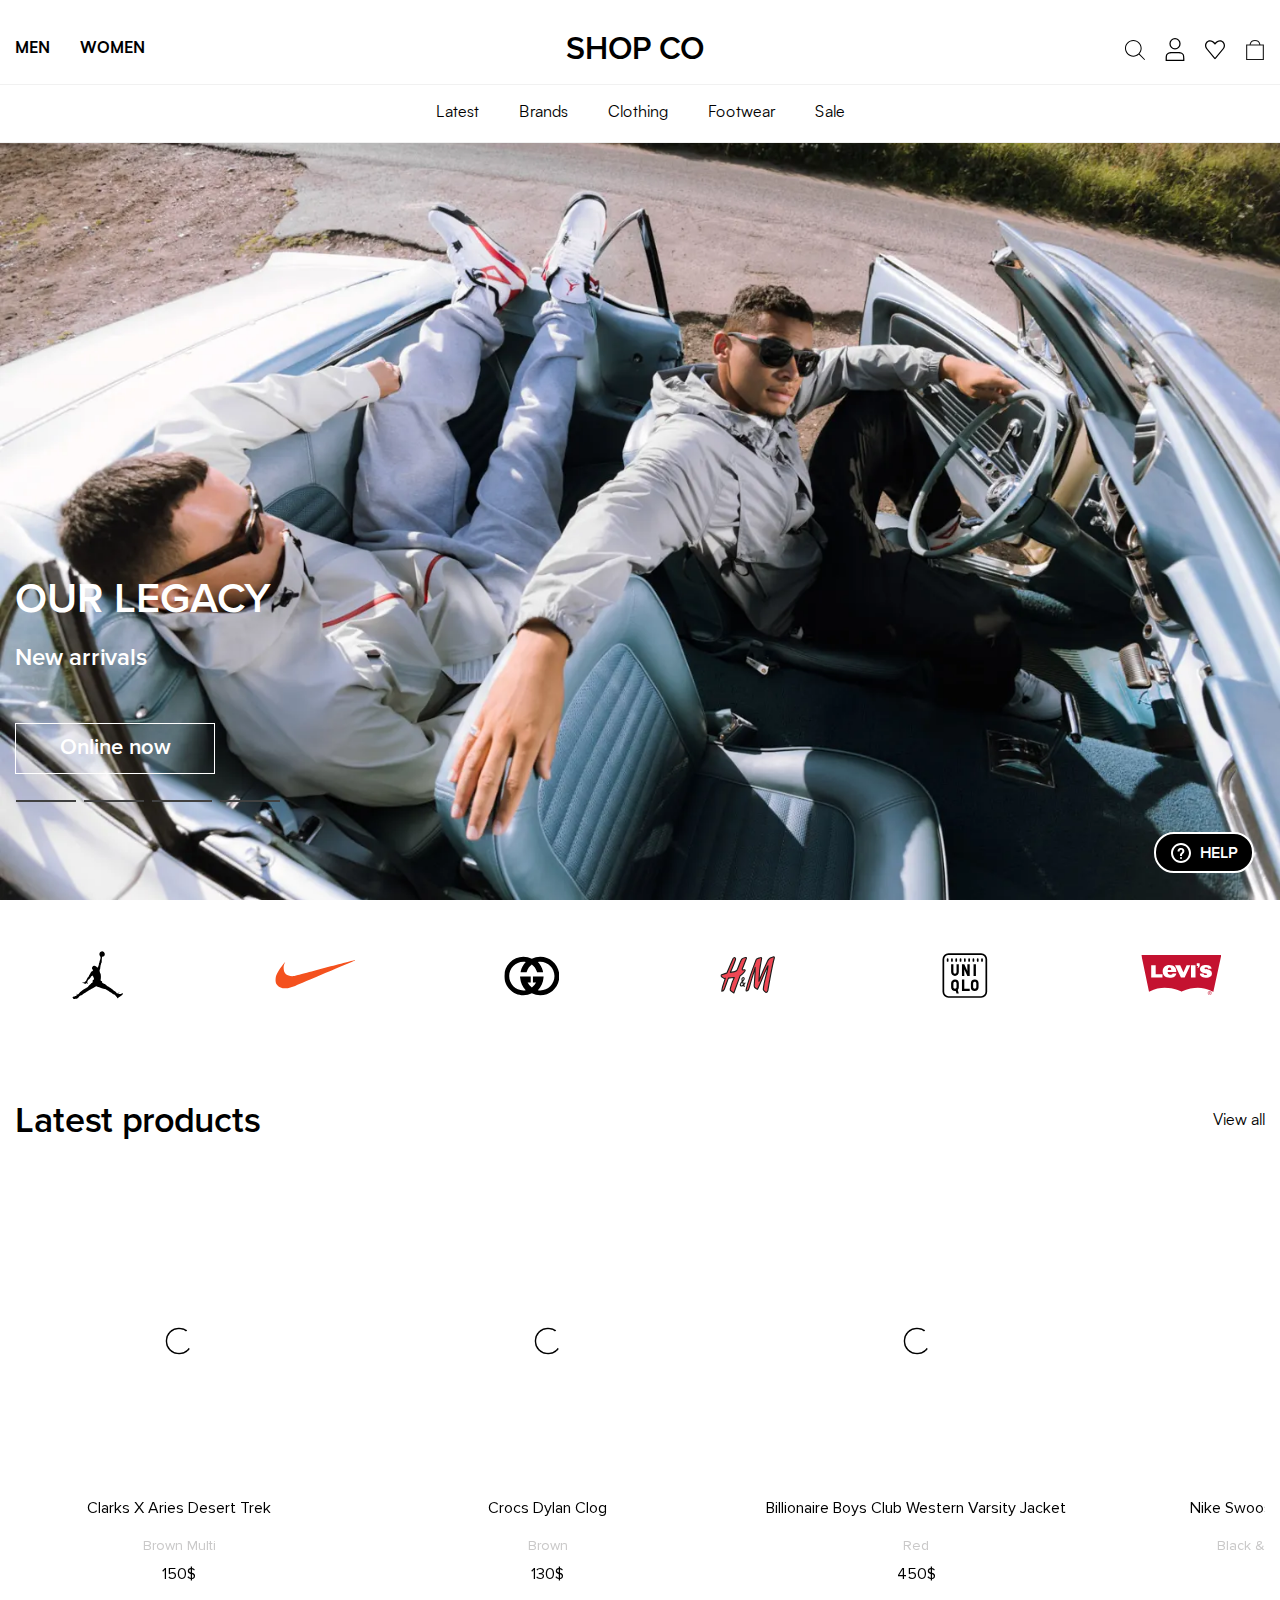
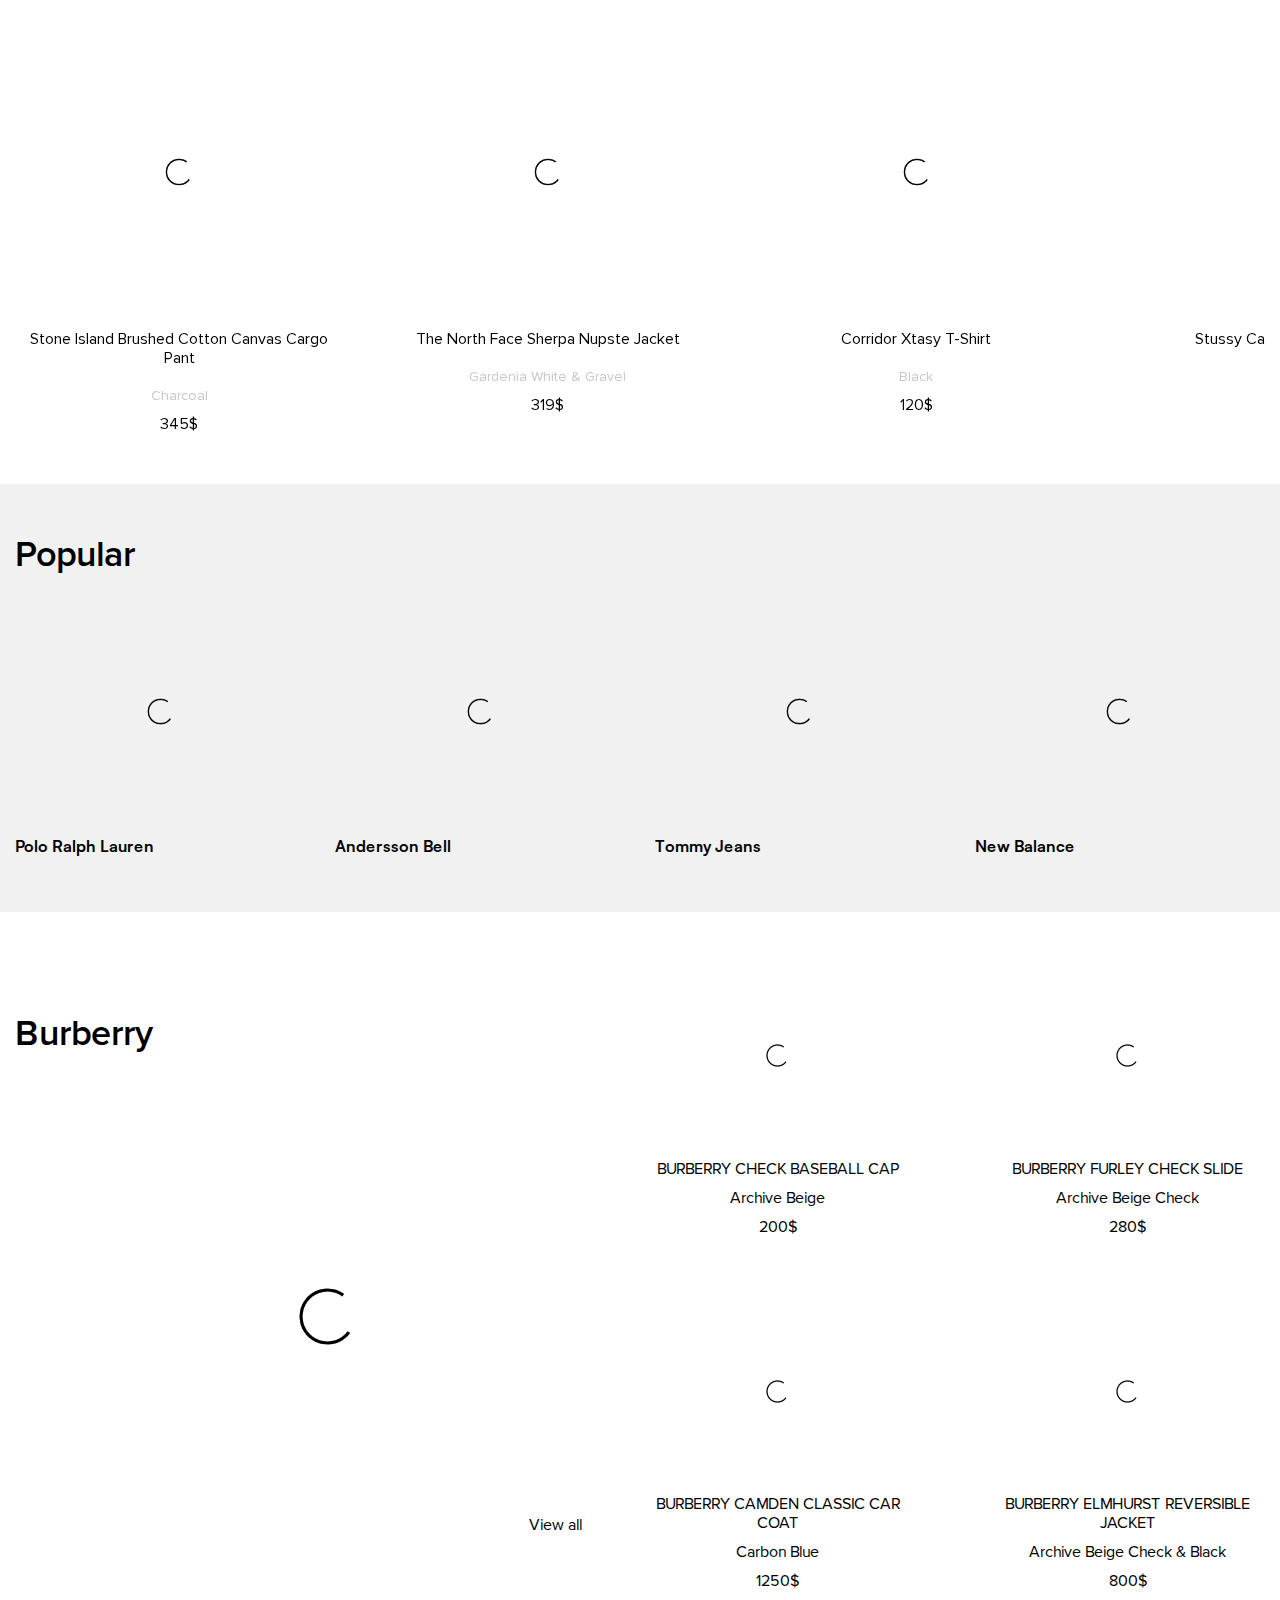
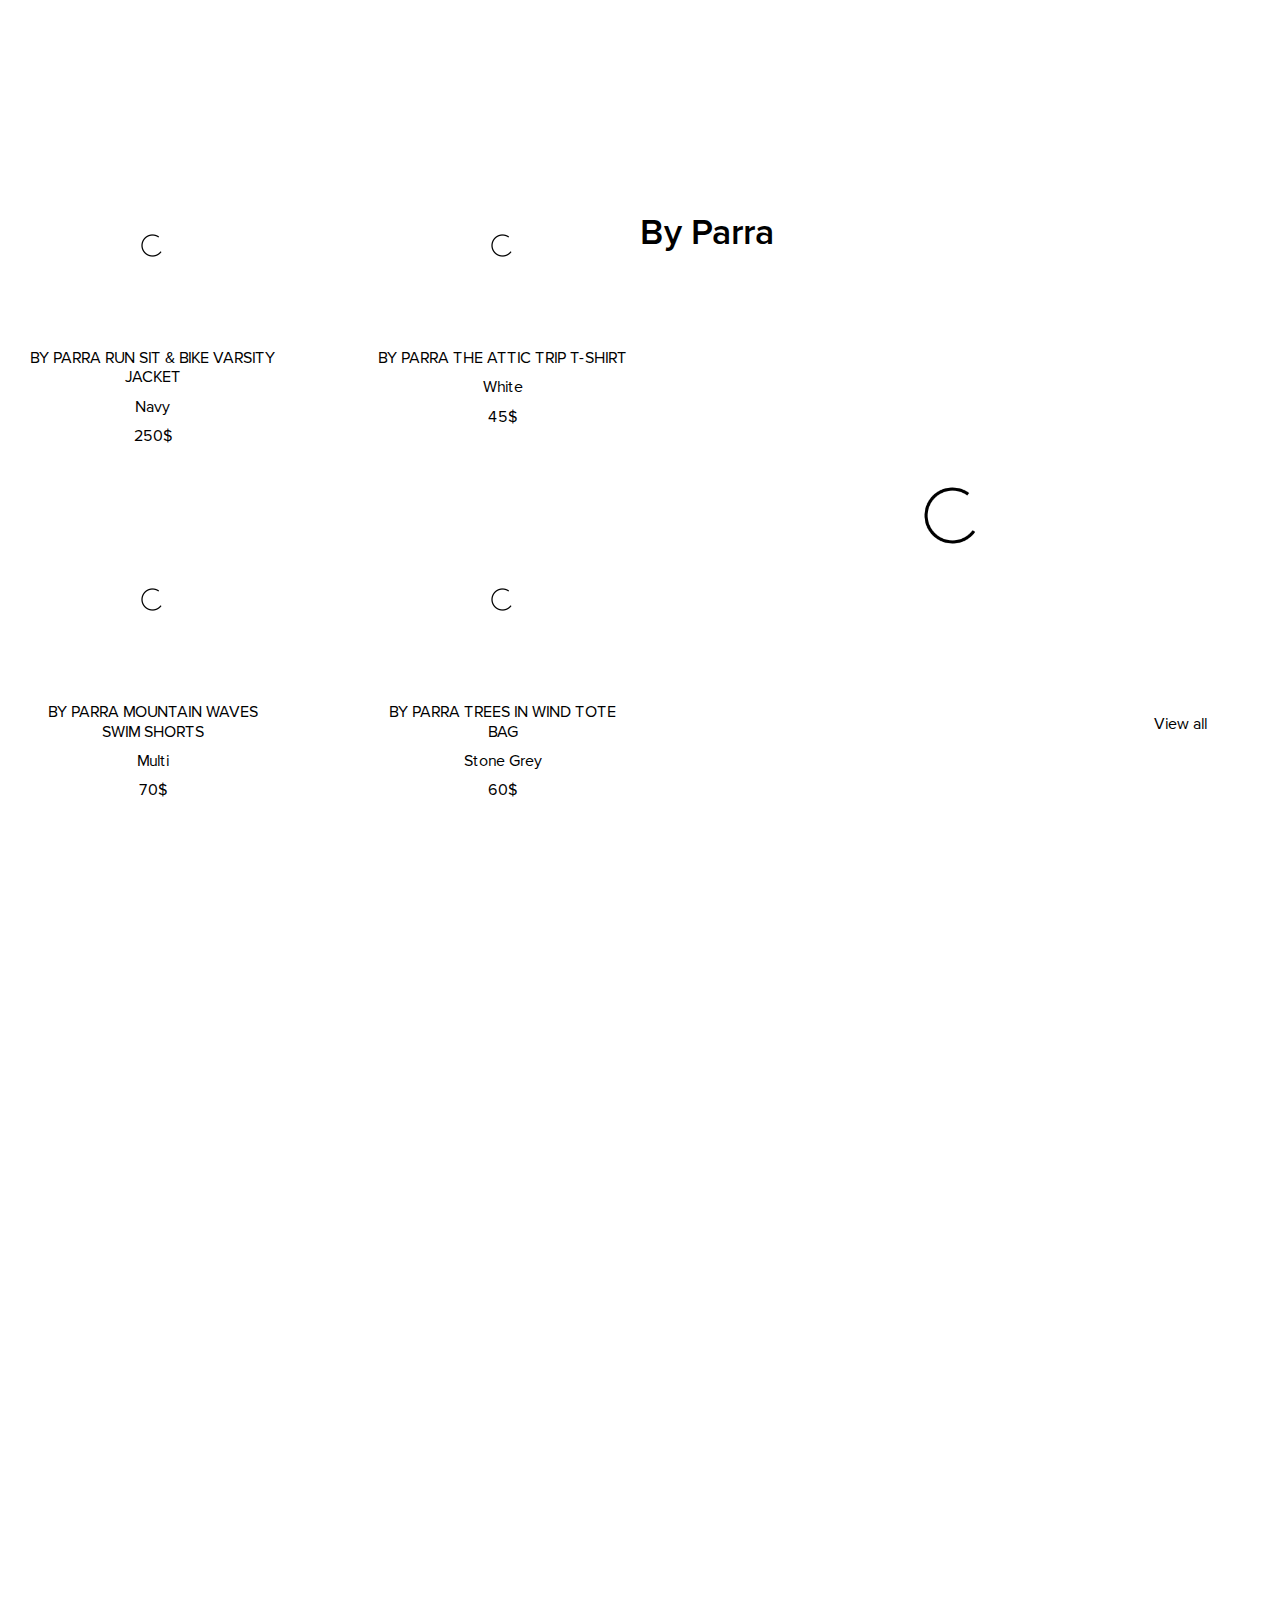
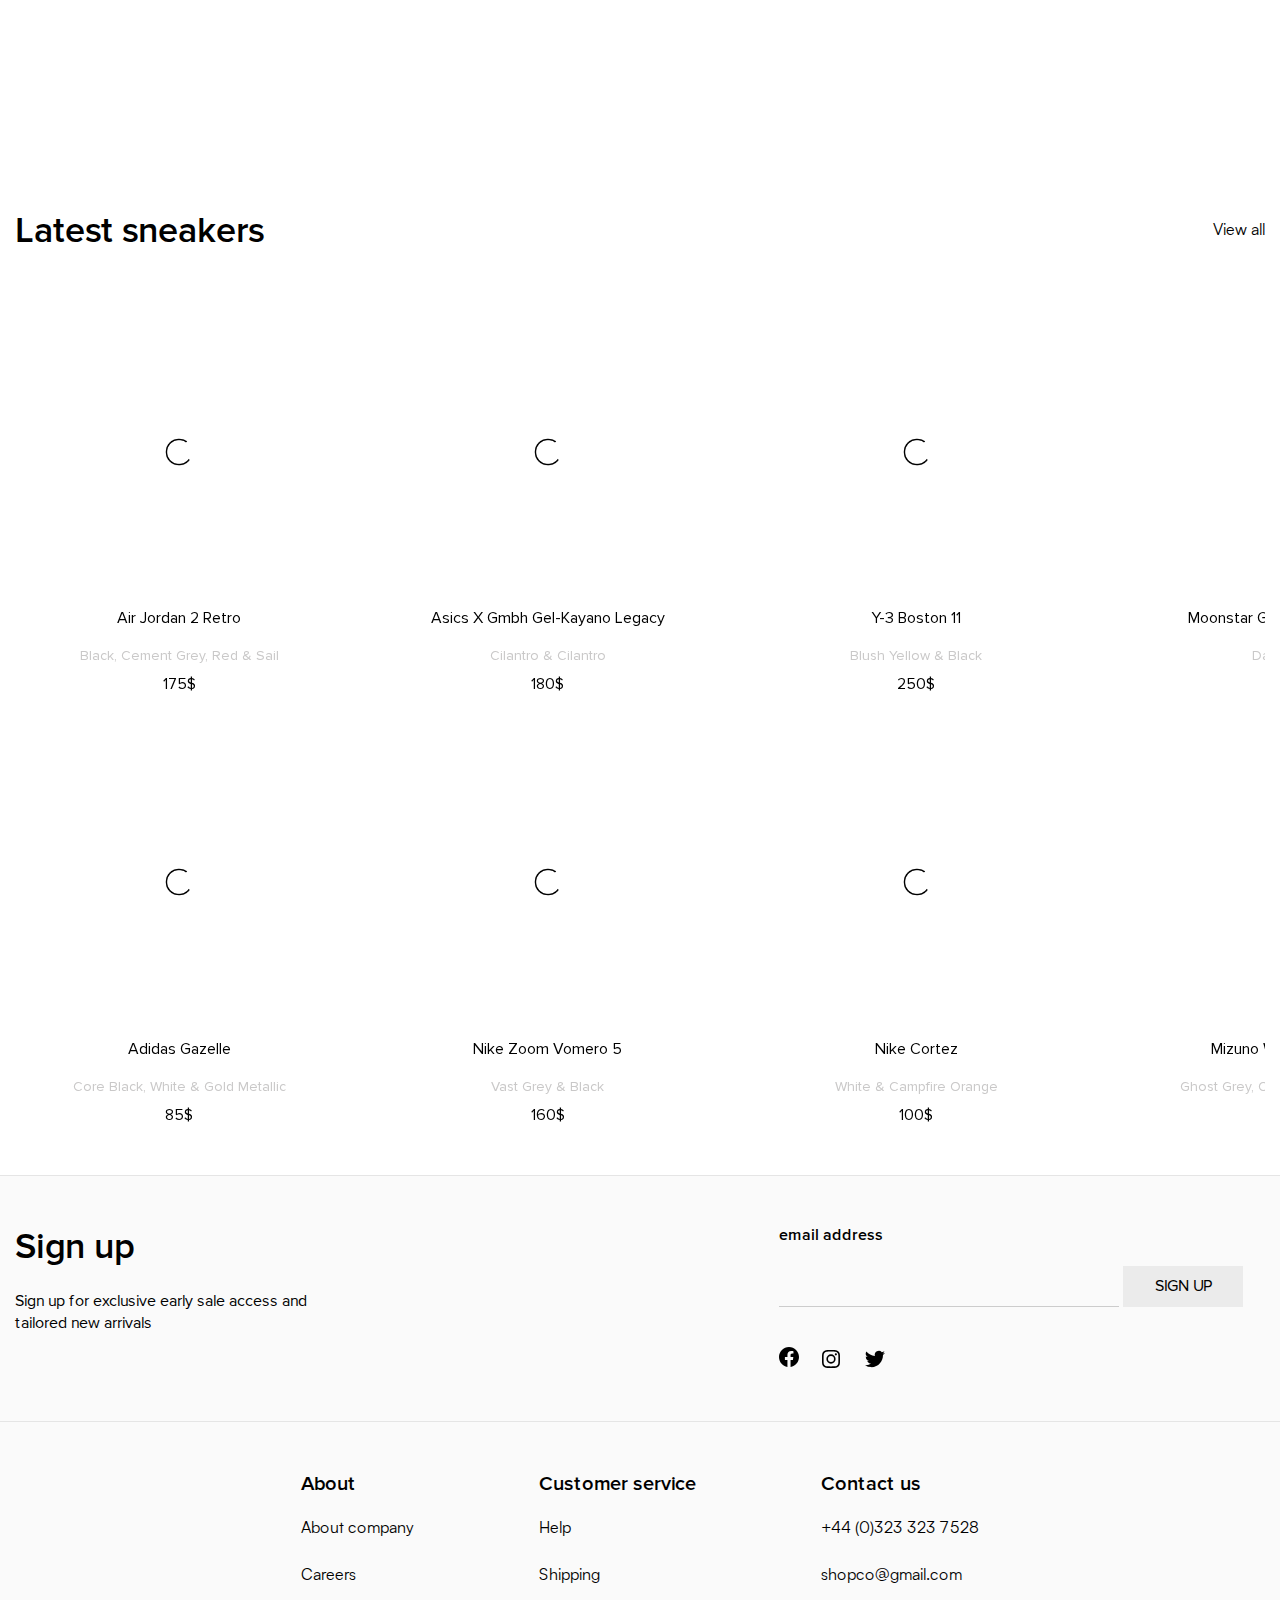
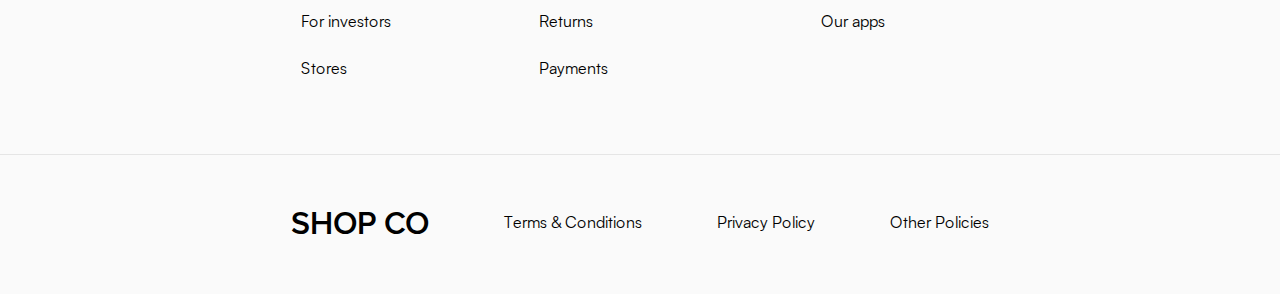
==== commit ba4a575d: "Add files via upload" ====
--- a/index.html
+++ b/index.html
@@ -1 +1 @@
-<!DOCTYPE html><html lang="en"><head><meta charset="UTF-8"><meta name="viewport" content="width=device-width, initial-scale=1.0"><link rel="stylesheet" href="./files/swiper-bundle.min.css"><link rel="stylesheet" href="./css/style.css"><title>SHOP CO</title></head><body class="body"><div class="wrapper"><header class="header"><div class="header-inner"><div class="header-row"><div class="container"><div class="header-row__content"><nav class="nav header-row__nav"><div class="header__burger-menu"> <button class="burger-menu"><svg width="36" heigh="36" viewbox="0 0 100 100"><path class="line line-1" d="M20 30H80C80 30 94 29 94 67 94 78 91 82 85 82 79 82 75 75 75 75L25 25"/><path class="line line-2" d="M20 50H80"/><path class="line line-3" d="M20 70H80C80 70 94 71 94 33 94 22 91 18 85 18 79 18 75 25 75 25L25 75"/></svg></button></div><ul class="nav__list header-row__list"><li class="nav__item header-row__item"> <a href="index.html" class="nav__link header-row__link link">MEN</a></li><li class="nav__item header-row__item"> <a href="women.html" class="nav__link header-row__link link">WOMEN</a></li></ul> <a href="index.html" class="logo header-logo">SHOP CO</a><div class="header-row__buttons"> <button class="header-row__button modal-button" data-path="search"><img class="header-svg-button" src="img/icons/search.svg" alt=""></button> <button class="header-row__button modal-button" data-path="registration"><img class="header-svg-button" src="img/icons/user.svg" alt=""></button> <button class="header-row__button modal-button" data-path="registration"><img class="header-svg-button" src="img/icons/favourite.svg" alt=""></button> <button class="header-row__button modal-button" data-path="cart"><img class="header-svg-button" src="img/icons/busket.svg" alt=""></button></div></nav></div></div></div><div class="header-sub-wrapper"><div class="header-sub-row"><div class="container"><div class="header-sub-row__content"><nav class="nav header-sub-row__nav"><ul class="nav__list header-sub-row__list"><li class="nav__item header-sub-row__item" data-path="latest"> <a href="products.html" class="nav__link header-sub-row__link link">Latest</a></li><li class="nav__item header-sub-row__item" data-path="brands"> <a href="products.html" class="nav__link header-sub-row__link link">Brands</a></li><li class="nav__item header-sub-row__item" data-path="clothing"> <a href="products.html" class="nav__link header-sub-row__link link">Clothing</a></li><li class="nav__item header-sub-row__item" data-path="footwear"> <a href="products.html" class="nav__link header-sub-row__link link">Footwear</a></li><li class="nav__item header-sub-row__item" data-path="sale"> <a href="products.html" class="nav__link header-sub-row__link link">Sale</a></li></ul></nav></div></div></div><div class="site-navigation header__site-navigation"><div class="container"><div class="site-navigation__content"><div class="site-navigation__block site-navigation__block_visible" data-target="latest"><div class="site-navigation__element element"><h6 class="h h-6 element__headline">Latest week</h6><nav class="nav element__nav"><ul class="nav__list element__list"><li class="nav__item element__item"> <a href="products.html" class="nav__link element__link link">View all Latest</a></li><li class="nav__item element__item"> <a href="products.html" class="nav__link element__link link">Latest sneakers</a></li><li class="nav__item element__item"> <a href="products.html" class="nav__link element__link link">Latest lifestyle</a></li><li class="nav__item element__item"> <a href="products.html" class="nav__link element__link link">Latest features</a></li></ul></nav></div><div class="site-navigation__element element"><h6 class="h h-6 element__headline">Latest brands</h6><nav class="nav element__nav"><ul class="nav__list element__list"><li class="nav__item element__item"> <a href="#" class="nav__link element__link link">HOKA</a></li><li class="nav__item element__item"> <a href="#" class="nav__link element__link link">Carhartt</a></li><li class="nav__item element__item"> <a href="#" class="nav__link element__link link">Crocs</a></li><li class="nav__item element__item"> <a href="#" class="nav__link element__link link">Aries</a></li><li class="nav__item element__item"> <a href="#" class="nav__link element__link link">Nike</a></li><li class="nav__item element__item"> <a href="#" class="nav__link element__link link">Canada Goose</a></li><li class="nav__item element__item"> <a href="#" class="nav__link element__link link">Rick Owens</a></li></ul></nav></div><div class="site-navigation__element element"><h6 class="h h-6 element__headline">Featured</h6><div class="element-grid"><div class="element-grid__item"><a href="#" class="element-grid__link"><picture><source type="image/avif" srcset="img/header-featured/img1.avif"><source type="image/webp" srcset="img/header-featured/img1.webp"> <img src="img/header-featured/img1.webp" alt="" class="element-grid__img"></picture></a><p class="text element-grid__item-headline">Season release</p></div><div class="element-grid__item"><a href="#" class="element-grid__link"><picture><source type="image/avif" srcset="img/header-featured/img2.avif"><source type="image/webp" srcset="img/header-featured/img2.webp"> <img src="img/header-featured/img2.webp" alt="" class="element-grid__img"></picture></a><p class="text element-grid__item-headline">Carhartt WIP</p></div><div class="element-grid__item"><a href="#" class="element-grid__link"><picture><source type="image/avif" srcset="img/header-featured/img3.avif"><source type="image/webp" srcset="img/header-featured/img3.webp"> <img src="img/header-featured/img3.webp" alt="" class="element-grid__img"></picture></a><p class="text element-grid__item-headline">Denim sales</p></div><div class="element-grid__item"><a href="#" class="element-grid__link"><picture><source type="image/avif" srcset="img/header-featured/img4.avif"><source type="image/webp" srcset="img/header-featured/img4.webp"> <img src="img/header-featured/img4.webp" alt="" class="element-grid__img"></picture></a><p class="text element-grid__item-headline">New shops</p></div></div></div></div><div class="site-navigation__block" data-target="brands"><div class="site-navigation__element element"><h6 class="h h-6 element__headline"><a href="products.html" class="link">View all brands</a></h6><nav class="nav element__nav element__nav_wide"><ul class="nav__list element__list"><li class="nav__item element__item"> <a href="#" class="nav__link element__link link">Acne Studios</a></li><li class="nav__item element__item"> <a href="#" class="nav__link element__link link">Adidas</a></li><li class="nav__item element__item"> <a href="#" class="nav__link element__link link">A.P.C</a></li><li class="nav__item element__item"> <a href="#" class="nav__link element__link link">Adanola</a></li><li class="nav__item element__item"> <a href="#" class="nav__link element__link link">Aries</a></li><li class="nav__item element__item"> <a href="#" class="nav__link element__link link">Anine Bing</a></li><li class="nav__item element__item"> <a href="#" class="nav__link element__link link">Aarke</a></li><li class="nav__item element__item"> <a href="#" class="nav__link element__link link">AGR</a></li><li class="nav__item element__item"> <a href="#" class="nav__link element__link link">Air Jordan</a></li><li class="nav__item element__item"> <a href="#" class="nav__link element__link link">AKila</a></li><li class="nav__item element__item"> <a href="#" class="nav__link element__link link">Balmain</a></li><li class="nav__item element__item"> <a href="#" class="nav__link element__link link">Barbour</a></li><li class="nav__item element__item"> <a href="#" class="nav__link element__link link">Brain dead</a></li><li class="nav__item element__item"> <a href="#" class="nav__link element__link link">Buy far</a></li><li class="nav__item element__item"> <a href="#" class="nav__link element__link link">Calvin Klein</a></li><li class="nav__item element__item"> <a href="#" class="nav__link element__link link">Converse</a></li><li class="nav__item element__item"> <a href="#" class="nav__link element__link link">Dickies</a></li><li class="nav__item element__item"> <a href="#" class="nav__link element__link link">DONNI</a></li><li class="nav__item element__item"> <a href="#" class="nav__link element__link link">DROOL</a></li><li class="nav__item element__item"> <a href="#" class="nav__link element__link link">Eastpak</a></li><li class="nav__item element__item"> <a href="#" class="nav__link element__link link">Face Vessel</a></li><li class="nav__item element__item"> <a href="#" class="nav__link element__link link">Ganni</a></li><li class="nav__item element__item"> <a href="#" class="nav__link element__link link">Idea</a></li><li class="nav__item element__item"> <a href="#" class="nav__link element__link link">Joah Brown</a></li><li class="nav__item element__item"> <a href="#" class="nav__link element__link link">Lex Pott</a></li><li class="nav__item element__item"> <a href="#" class="nav__link element__link link">Obey</a></li><li class="nav__item element__item"> <a href="#" class="nav__link element__link link">Paco Rabanne</a></li><li class="nav__item element__item"> <a href="#" class="nav__link element__link link">Reebok</a></li><li class="nav__item element__item"> <a href="#" class="nav__link element__link link">UGG</a></li><li class="nav__item element__item"> <a href="#" class="nav__link element__link link">Y-3</a></li></ul></nav></div><div class="site-navigation__element element"><h6 class="h h-6 element__headline">Featured</h6><div class="element-grid brands-grid"><div class="element-grid__item"><a href="#" class="element-grid__link"><picture><source type="image/avif" srcset="img/header-featured/img5.avif"><source type="image/webp" srcset="img/header-featured/img5.webp"> <img src="img/header-featured/img5.webp" alt="" class="element-grid__img"></picture></a><p class="text element-grid__item-headline">Y-3</p></div><div class="element-grid__item"><a href="#" class="element-grid__link"><picture><source type="image/avif" srcset="img/header-featured/img6.avif"><source type="image/webp" srcset="img/header-featured/img6.webp"> <img src="img/header-featured/img6.webp" alt="" class="element-grid__img"></picture></a><p class="text element-grid__item-headline">Paco Rabanne</p></div></div></div></div><div class="site-navigation__block" data-target="clothing"><div class="site-navigation__element element"><h6 class="h h-6 element__headline"><a href="products.html" class="link">View all clothing</a></h6><nav class="nav element__nav"><ul class="nav__list element__list"><li class="nav__item element__item"> <a href="#" class="nav__link element__link link">Hoodie and swearts</a></li><li class="nav__item element__item"> <a href="#" class="nav__link element__link link">Coats and jackets</a></li><li class="nav__item element__item"> <a href="#" class="nav__link element__link link">Knitwear</a></li><li class="nav__item element__item"> <a href="#" class="nav__link element__link link">Shirts</a></li><li class="nav__item element__item"> <a href="#" class="nav__link element__link link">Jeans</a></li><li class="nav__item element__item"> <a href="#" class="nav__link element__link link">Shorts</a></li><li class="nav__item element__item"> <a href="#" class="nav__link element__link link">Knitwear</a></li><li class="nav__item element__item"> <a href="#" class="nav__link element__link link">Loungewear</a></li><li class="nav__item element__item"> <a href="#" class="nav__link element__link link">T-shirts</a></li><li class="nav__item element__item"> <a href="#" class="nav__link element__link link">Underwear</a></li></ul></nav></div><div class="site-navigation__element element"><h6 class="h h-6 element__headline">Latest brands</h6><nav class="nav element__nav"><ul class="nav__list element__list"><li class="nav__item element__item"> <a href="#" class="nav__link element__link link">A.P.C.</a></li><li class="nav__item element__item"> <a href="#" class="nav__link element__link link">Acne studios</a></li><li class="nav__item element__item"> <a href="#" class="nav__link element__link link">Barbour</a></li><li class="nav__item element__item"> <a href="#" class="nav__link element__link link">Carhartt WIP</a></li><li class="nav__item element__item"> <a href="#" class="nav__link element__link link">Neighborhood</a></li><li class="nav__item element__item"> <a href="#" class="nav__link element__link link">Represent</a></li><li class="nav__item element__item"> <a href="#" class="nav__link element__link link">Moncler</a></li><li class="nav__item element__item"> <a href="#" class="nav__link element__link link">Palm Angels</a></li><li class="nav__item element__item"> <a href="#" class="nav__link element__link link">Stussy</a></li><li class="nav__item element__item"> <a href="#" class="nav__link element__link link">WTAPS</a></li></ul></nav></div><div class="site-navigation__element element"><h6 class="h h-6 element__headline">Featured</h6><div class="element-grid"><div class="element-grid__item"><a href="#" class="element-grid__link"><picture><source type="image/avif" srcset="img/header-featured/img7.avif"><source type="image/webp" srcset="img/header-featured/img7.webp"> <img src="img/header-featured/img7.webp" alt="" class="element-grid__img"></picture></a><p class="text element-grid__item-headline">Gucci</p></div><div class="element-grid__item"><a href="#" class="element-grid__link"><picture><source type="image/avif" srcset="img/header-featured/img8.avif"><source type="image/webp" srcset="img/header-featured/img8.webp"> <img src="img/header-featured/img8.webp" alt="" class="element-grid__img"></picture></a><p class="text element-grid__item-headline">Carhartt WIP</p></div><div class="element-grid__item"><a href="#" class="element-grid__link"><picture><source type="image/avif" srcset="img/header-featured/img9.avif"><source type="image/webp" srcset="img/header-featured/img9.webp"> <img src="img/header-featured/img9.webp" alt="" class="element-grid__img"></picture></a><p class="text element-grid__item-headline">Bape</p></div><div class="element-grid__item"><a href="#" class="element-grid__link"><picture><source type="image/avif" srcset="img/header-featured/img10.avif"><source type="image/webp" srcset="img/header-featured/img10.webp"> <img src="img/header-featured/img10.webp" alt="" class="element-grid__img"></picture></a><p class="text element-grid__item-headline">New shops</p></div></div></div></div><div class="site-navigation__block" data-target="footwear"><div class="site-navigation__element element"><nav class="nav element__nav"><ul class="nav__list element__list"><li class="nav__item element__item"> <a href="products.html" class="nav__link element__link link">View all footwear</a></li><li class="nav__item element__item"> <a href="#" class="nav__link element__link link">Sneakers</a></li><li class="nav__item element__item"> <a href="#" class="nav__link element__link link">Luxury Sneakers</a></li><li class="nav__item element__item"> <a href="#" class="nav__link element__link link">Boots</a></li><li class="nav__item element__item"> <a href="#" class="nav__link element__link link">Shoes</a></li><li class="nav__item element__item"> <a href="#" class="nav__link element__link link">Slippers</a></li></ul></nav></div><div class="site-navigation__element element"><h6 class="h h-6 element__headline">Footwear brands</h6><nav class="nav element__nav"><ul class="nav__list element__list"><li class="nav__item element__item"> <a href="#" class="nav__link element__link link">HOKA</a></li><li class="nav__item element__item"> <a href="#" class="nav__link element__link link">Adidas</a></li><li class="nav__item element__item"> <a href="#" class="nav__link element__link link">Asics</a></li><li class="nav__item element__item"> <a href="#" class="nav__link element__link link">Alexandr Mqueen</a></li><li class="nav__item element__item"> <a href="#" class="nav__link element__link link">Crocks</a></li><li class="nav__item element__item"> <a href="#" class="nav__link element__link link">Canada Goose</a></li><li class="nav__item element__item"> <a href="#" class="nav__link element__link link">New balance</a></li><li class="nav__item element__item"> <a href="#" class="nav__link element__link link">Nike</a></li></ul></nav></div><div class="site-navigation__element element"><h6 class="h h-6 element__headline">Featured</h6><div class="element-grid"><div class="element-grid__item"><a href="#" class="element-grid__link"><picture><source type="image/webp" srcset="img/header-featured/img11.avif"><source type="image/avif" srcset="img/header-featured/img11.webp"> <img src="img/header-featured/img11.webp" alt="" class="element-grid__img"></picture></a><p class="text element-grid__item-headline">Season release</p></div><div class="element-grid__item"><a href="#" class="element-grid__link"><picture><source type="image/avif" srcset="img/header-featured/img12.avif"><source type="image/webp" srcset="img/header-featured/img12.webp"> <img src="img/header-featured/img12.webp" alt="" class="element-grid__img"></picture></a><p class="text element-grid__item-headline">Carhartt WIP</p></div><div class="element-grid__item"><a href="#" class="element-grid__link"><picture><source type="image/avif" srcset="img/header-featured/img13.avif"><source type="image/webp" srcset="img/header-featured/img13.webp"> <img src="img/header-featured/img13.webp" alt="" class="element-grid__img"></picture></a><p class="text element-grid__item-headline">Denim sales</p></div><div class="element-grid__item"><a href="#" class="element-grid__link"><picture><source type="image/avif" srcset="img/header-featured/img14.avif"><source type="image/webp" srcset="img/header-featured/img14.webp"> <img src="img/header-featured/img14.webp" alt="" class="element-grid__img"></picture></a><p class="text element-grid__item-headline">New shops</p></div></div></div></div><div class="site-navigation__block" data-target="sale"><div class="site-navigation__element element"><h6 class="h h-6 element__headline">View all sales</h6><nav class="nav element__nav"><ul class="nav__list element__list"><li class="nav__item element__item"> <a href="products.html" class="nav__link element__link link">All sale clothing</a></li><li class="nav__item element__item"> <a href="#" class="nav__link element__link link">Jackets and coats</a></li><li class="nav__item element__item"> <a href="#" class="nav__link element__link link">Knitwear</a></li><li class="nav__item element__item"> <a href="#" class="nav__link element__link link">Triusers</a></li><li class="nav__item element__item"> <a href="#" class="nav__link element__link link">Tops</a></li><li class="nav__item element__item"> <a href="#" class="nav__link element__link link">Jeans</a></li><li class="nav__item element__item"> <a href="#" class="nav__link element__link link">T-shirts</a></li><li class="nav__item element__item"> <a href="#" class="nav__link element__link link">Boots</a></li><li class="nav__item element__item"> <a href="#" class="nav__link element__link link">Jewellery</a></li></ul></nav></div><div class="site-navigation__element element"><h6 class="h h-6 element__headline">Latest brands</h6><nav class="nav element__nav"><ul class="nav__list element__list"><li class="nav__item element__item"> <a href="#" class="nav__link element__link link">HOKA</a></li><li class="nav__item element__item"> <a href="#" class="nav__link element__link link">Carhartt</a></li><li class="nav__item element__item"> <a href="#" class="nav__link element__link link">Crocs</a></li><li class="nav__item element__item"> <a href="#" class="nav__link element__link link">Aries</a></li><li class="nav__item element__item"> <a href="#" class="nav__link element__link link">Nike</a></li><li class="nav__item element__item"> <a href="#" class="nav__link element__link link">Canada Goose</a></li><li class="nav__item element__item"> <a href="#" class="nav__link element__link link">Rick Owens</a></li></ul></nav></div><div class="site-navigation__element element"><h6 class="h h-6 element__headline">Discount</h6><nav class="nav element__nav"><ul class="nav__list element__list"><li class="nav__item element__item"> <a href="#" class="nav__link element__link link">UP TO 20%</a></li><li class="nav__item element__item"> <a href="#" class="nav__link element__link link">UP TO 30%</a></li><li class="nav__item element__item"> <a href="#" class="nav__link element__link link">UP TO 40%</a></li><li class="nav__item element__item"> <a href="#" class="nav__link element__link link">UP TO 50%</a></li></ul></nav></div><div class="site-navigation__element element"><h6 class="h h-6 element__headline">Featured</h6><div class="element-grid"><div class="element-grid__item"><a href="#" class="element-grid__link"><picture><source type="image/avif" srcset="img/header-featured/img16.avif"><source type="image/webp" srcset="img/header-featured/img16.webp"> <img src="img/header-featured/img16.webp" alt="" class="element-grid__img"></picture></a><p class="text element-grid__item-headline">Season release</p></div><div class="element-grid__item"><a href="#" class="element-grid__link"><picture><source type="image/avif" srcset="./img/header-featured/img15.avif"><source type="image/webp" srcset="./img/header-featured/img15.webp"> <img src="./img/header-featured/img15.webp" alt="" class="element-grid__img"></picture></a><p class="text element-grid__item-headline">Carhartt WIP</p></div></div></div></div></div></div></div></div><div class="mobile-menu"><div class="overlay"></div><div class="mobile-menu__block"><div class="mobile-menu__wrapper"><div class="mobile-menu__container mobile-menu__container_open mobile-menu__container_main" data-list="main"><div class="mobile-menu__logo-wrapper"> <a href="index.html" class="logo mobile-menu__logo">SHOP CO</a></div><div class="mobile-menu__gender"><div class="mobile-menu__gender-item mobile-menu__gender-item_active" data-path="men"> <a href="index.html" class="text mobile-menu__gender-link">MEN</a></div><div class="mobile-menu__gender-item" data-path="women"> <a href="index.html" class="text mobile-menu__gender-link">WOMEN</a></div></div><div class="mobile-menu__categories"><div class="mobile-menu__category switch-element" data-path="latest">Latest <img src="./img/icons/right.svg" alt=""></div><div class="mobile-menu__category switch-element" data-path="brands">Brands<img src="./img/icons/right.svg" alt=""></div><div class="mobile-menu__category switch-element" data-path="clothing">Clothing <img src="./img/icons/right.svg" alt=""></div><div class="mobile-menu__category switch-element" data-path="footwear">Footwear <img src="./img/icons/right.svg" alt=""></div><div class="mobile-menu__category switch-element" data-path="sale">Sale <img src="./img/icons/right.svg" alt=""></div></div><div class="log-in"><div class="log-in__wrapper"><p class="text log-in__text">Account</p> <button class="text log-in__button modal-button" data-path="registration">Log in <img src="./img/icons/right.svg" alt=""></button></div></div></div><div class="mobile-menu__container" data-list="latest"><div class="mobile-menu__categories"><ul class="mobile-menu__list"><li class="mobile-menu__category mobile-menu__category_prev switch-element" data-path="main"> <img class="mobile-menu__arrow" src="./img/icons/right.svg" alt=""><p class="">All</p></li><li class="mobile-menu__list-item"> <a href="#" class="text mobile-menu__category mobile-menu__category_bold mobile-menu__category_mini">View all latest<img src="./img/icons/right.svg" alt=""></a></li><li class="mobile-menu__list-item"> <a href="#" class="text mobile-menu__category mobile-menu__category_mini">HOKA<img src="./img/icons/right.svg" alt=""></a></li><li class="mobile-menu__list-item"> <a href="#" class="text mobile-menu__category mobile-menu__category_mini">Carhartt<img src="./img/icons/right.svg" alt=""></a></li><li class="mobile-menu__list-item"> <a href="#" class="text mobile-menu__category mobile-menu__category_mini">Crocs<img src="./img/icons/right.svg" alt=""></a></li><li class="mobile-menu__list-item"> <a href="#" class="text mobile-menu__category mobile-menu__category_mini">Aries<img src="./img/icons/right.svg" alt=""></a></li><li class="mobile-menu__list-item"> <a href="#" class="text mobile-menu__category mobile-menu__category_mini">Nike<img src="./img/icons/right.svg" alt=""></a></li><li class="mobile-menu__list-item"> <a href="#" class="text mobile-menu__category mobile-menu__category_mini">Canada Goose<img src="./img/icons/right.svg" alt=""></a></li><li class="mobile-menu__list-item"> <a href="#" class="text mobile-menu__category mobile-menu__category_mini">Rick Owens<img src="./img/icons/right.svg" alt=""></a></li></ul></div></div><div class="mobile-menu__container" data-list="brands"><div class="mobile-menu__categories"><ul class="mobile-menu__list"><li class="mobile-menu__category mobile-menu__category_prev switch-element" data-path="main"> <img class="mobile-menu__arrow" src="./img/icons/right.svg" alt=""><p class="">All</p></li><li class="mobile-menu__list-item"> <a href="#" class="text mobile-menu__category mobile-menu__category_bold mobile-menu__category_mini">View all brands<img src="./img/icons/right.svg" alt=""></a></li><li class="mobile-menu__list-item"> <a href="#" class="text mobile-menu__category mobile-menu__category_mini">Acne Studios<img src="./img/icons/right.svg" alt=""></a></li><li class="mobile-menu__list-item"> <a href="#" class="text mobile-menu__category mobile-menu__category_mini">Adidas<img src="./img/icons/right.svg" alt=""></a></li><li class="mobile-menu__list-item"> <a href="#" class="text mobile-menu__category mobile-menu__category_mini">A.P.C<img src="./img/icons/right.svg" alt=""></a></li><li class="mobile-menu__list-item"> <a href="#" class="text mobile-menu__category mobile-menu__category_mini">Adanola<img src="./img/icons/right.svg" alt=""></a></li><li class="mobile-menu__list-item"> <a href="#" class="text mobile-menu__category mobile-menu__category_mini">Aries<img src="./img/icons/right.svg" alt=""></a></li><li class="mobile-menu__list-item"> <a href="#" class="text mobile-menu__category mobile-menu__category_mini">Anine Bing<img src="./img/icons/right.svg" alt=""></a></li><li class="mobile-menu__list-item"> <a href="#" class="text mobile-menu__category mobile-menu__category_mini">Aarke<img src="./img/icons/right.svg" alt=""></a></li><li class="mobile-menu__list-item"> <a href="#" class="text mobile-menu__category mobile-menu__category_mini">AGR<img src="./img/icons/right.svg" alt=""></a></li><li class="mobile-menu__list-item"> <a href="#" class="text mobile-menu__category mobile-menu__category_mini">Air Jordan<img src="./img/icons/right.svg" alt=""></a></li><li class="mobile-menu__list-item"> <a href="#" class="text mobile-menu__category mobile-menu__category_mini">AKila<img src="./img/icons/right.svg" alt=""></a></li><li class="mobile-menu__list-item"> <a href="#" class="text mobile-menu__category mobile-menu__category_mini">Balmain<img src="./img/icons/right.svg" alt=""></a></li><li class="mobile-menu__list-item"> <a href="#" class="text mobile-menu__category mobile-menu__category_mini">Barbour<img src="./img/icons/right.svg" alt=""></a></li><li class="mobile-menu__list-item"> <a href="#" class="text mobile-menu__category mobile-menu__category_mini">Brain dead<img src="./img/icons/right.svg" alt=""></a></li><li class="mobile-menu__list-item"> <a href="#" class="text mobile-menu__category mobile-menu__category_mini">Buy far<img src="./img/icons/right.svg" alt=""></a></li><li class="mobile-menu__list-item"> <a href="#" class="text mobile-menu__category mobile-menu__category_mini">Calvin Klein<img src="./img/icons/right.svg" alt=""></a></li><li class="mobile-menu__list-item"> <a href="#" class="text mobile-menu__category mobile-menu__category_mini">Converse<img src="./img/icons/right.svg" alt=""></a></li><li class="mobile-menu__list-item"> <a href="#" class="text mobile-menu__category mobile-menu__category_mini">Dickies<img src="./img/icons/right.svg" alt=""></a></li><li class="mobile-menu__list-item"> <a href="#" class="text mobile-menu__category mobile-menu__category_mini">DONNI<img src="./img/icons/right.svg" alt=""></a></li><li class="mobile-menu__list-item"> <a href="#" class="text mobile-menu__category mobile-menu__category_mini">DROOL<img src="./img/icons/right.svg" alt=""></a></li><li class="mobile-menu__list-item"> <a href="#" class="text mobile-menu__category mobile-menu__category_mini">Eastpak<img src="./img/icons/right.svg" alt=""></a></li><li class="mobile-menu__list-item"> <a href="#" class="text mobile-menu__category mobile-menu__category_mini">Face Vessel<img src="./img/icons/right.svg" alt=""></a></li><li class="mobile-menu__list-item"> <a href="#" class="text mobile-menu__category mobile-menu__category_mini">Ganni<img src="./img/icons/right.svg" alt=""></a></li><li class="mobile-menu__list-item"> <a href="#" class="text mobile-menu__category mobile-menu__category_mini">Idea<img src="./img/icons/right.svg" alt=""></a></li><li class="mobile-menu__list-item"> <a href="#" class="text mobile-menu__category mobile-menu__category_mini">Joah Brown<img src="./img/icons/right.svg" alt=""></a></li><li class="mobile-menu__list-item"> <a href="#" class="text mobile-menu__category mobile-menu__category_mini">Lex Pott<img src="./img/icons/right.svg" alt=""></a></li><li class="mobile-menu__list-item"> <a href="#" class="text mobile-menu__category mobile-menu__category_mini">Obey<img src="./img/icons/right.svg" alt=""></a></li><li class="mobile-menu__list-item"> <a href="#" class="text mobile-menu__category mobile-menu__category_mini">Paco Rabanne<img src="./img/icons/right.svg" alt=""></a></li><li class="mobile-menu__list-item"> <a href="#" class="text mobile-menu__category mobile-menu__category_mini">Reebok<img src="./img/icons/right.svg" alt=""></a></li><li class="mobile-menu__list-item"> <a href="#" class="text mobile-menu__category mobile-menu__category_mini">UGG<img src="./img/icons/right.svg" alt=""></a></li><li class="mobile-menu__list-item"> <a href="#" class="text mobile-menu__category mobile-menu__category_mini">Y-3<img src="./img/icons/right.svg" alt=""></a></li></ul></div></div><div class="mobile-menu__container" data-list="clothing"><div class="mobile-menu__categories"><ul class="mobile-menu__list"><li class="mobile-menu__category mobile-menu__category_prev switch-element" data-path="main"> <img class="mobile-menu__arrow" src="./img/icons/right.svg" alt=""><p class="">All</p></li><li class="mobile-menu__list-item"> <a href="#" class="text mobile-menu__category mobile-menu__category_bold mobile-menu__category_mini">View all clothing<img src="./img/icons/right.svg" alt=""></a></li><li class="mobile-menu__list-item"> <a href="#" class="text mobile-menu__category mobile-menu__category_mini">Hoodie and swearts<img src="./img/icons/right.svg" alt=""></a></li><li class="mobile-menu__list-item"> <a href="#" class="text mobile-menu__category mobile-menu__category_mini">Coats and jackets<img src="./img/icons/right.svg" alt=""></a></li><li class="mobile-menu__list-item"> <a href="#" class="text mobile-menu__category mobile-menu__category_mini">Knitwear<img src="./img/icons/right.svg" alt=""></a></li><li class="mobile-menu__list-item"> <a href="#" class="text mobile-menu__category mobile-menu__category_mini">Shirts<img src="./img/icons/right.svg" alt=""></a></li><li class="mobile-menu__list-item"> <a href="#" class="text mobile-menu__category mobile-menu__category_mini">Jeans<img src="./img/icons/right.svg" alt=""></a></li><li class="mobile-menu__list-item"> <a href="#" class="text mobile-menu__category mobile-menu__category_mini">Shorts<img src="./img/icons/right.svg" alt=""></a></li><li class="mobile-menu__list-item"> <a href="#" class="text mobile-menu__category mobile-menu__category_mini">Knitwear<img src="./img/icons/right.svg" alt=""></a></li><li class="mobile-menu__list-item"> <a href="#" class="text mobile-menu__category mobile-menu__category_mini">Loungewear<img src="./img/icons/right.svg" alt=""></a></li><li class="mobile-menu__list-item"> <a href="#" class="text mobile-menu__category mobile-menu__category_mini">T-shirts<img src="./img/icons/right.svg" alt=""></a></li><li class="mobile-menu__list-item"> <a href="#" class="text mobile-menu__category mobile-menu__category_mini">Underwear<img src="./img/icons/right.svg" alt=""></a></li></ul></div></div><div class="mobile-menu__container" data-list="footwear"><div class="mobile-menu__categories"><ul class="mobile-menu__list"><li class="mobile-menu__category mobile-menu__category_prev switch-element" data-path="main"> <img class="mobile-menu__arrow" src="./img/icons/right.svg" alt=""><p class="">All</p></li><li class="mobile-menu__list-item"> <a href="#" class="text mobile-menu__category mobile-menu__category_bold mobile-menu__category_mini">View all footwear<img src="./img/icons/right.svg" alt=""></a></li><li class="mobile-menu__list-item"> <a href="#" class="text mobile-menu__category mobile-menu__category_mini">HOKA<img src="./img/icons/right.svg" alt=""></a></li><li class="mobile-menu__list-item"> <a href="#" class="text mobile-menu__category mobile-menu__category_mini">Adidas<img src="./img/icons/right.svg" alt=""></a></li><li class="mobile-menu__list-item"> <a href="#" class="text mobile-menu__category mobile-menu__category_mini">Asics<img src="./img/icons/right.svg" alt=""></a></li><li class="mobile-menu__list-item"> <a href="#" class="text mobile-menu__category mobile-menu__category_mini">Alexandr Mqueen<img src="./img/icons/right.svg" alt=""></a></li><li class="mobile-menu__list-item"> <a href="#" class="text mobile-menu__category mobile-menu__category_mini">Crocks<img src="./img/icons/right.svg" alt=""></a></li><li class="mobile-menu__list-item"> <a href="#" class="text mobile-menu__category mobile-menu__category_mini">Canada Goose<img src="./img/icons/right.svg" alt=""></a></li><li class="mobile-menu__list-item"> <a href="#" class="text mobile-menu__category mobile-menu__category_mini">New balance<img src="./img/icons/right.svg" alt=""></a></li><li class="mobile-menu__list-item"> <a href="#" class="text mobile-menu__category mobile-menu__category_mini">Nike<img src="./img/icons/right.svg" alt=""></a></li></ul></div></div><div class="mobile-menu__container" data-list="sale"><div class="mobile-menu__categories"><ul class="mobile-menu__list"><li class="mobile-menu__category mobile-menu__category_prev switch-element" data-path="main"> <img class="mobile-menu__arrow" src="./img/icons/right.svg" alt=""><p class="">All</p></li><li class="mobile-menu__list-item"> <a href="#" class="text mobile-menu__category mobile-menu__category_bold mobile-menu__category_mini">View all sales<img src="./img/icons/right.svg" alt=""></a></li><li class="mobile-menu__list-item"> <a href="#" class="text mobile-menu__category mobile-menu__category_mini">Jackets and coats<img src="./img/icons/right.svg" alt=""></a></li><li class="mobile-menu__list-item"> <a href="#" class="text mobile-menu__category mobile-menu__category_mini">Knitwear<img src="./img/icons/right.svg" alt=""></a></li><li class="mobile-menu__list-item"> <a href="#" class="text mobile-menu__category mobile-menu__category_mini">Triusers<img src="./img/icons/right.svg" alt=""></a></li><li class="mobile-menu__list-item"> <a href="#" class="text mobile-menu__category mobile-menu__category_mini">Tops<img src="./img/icons/right.svg" alt=""></a></li><li class="mobile-menu__list-item"> <a href="#" class="text mobile-menu__category mobile-menu__category_mini">Jeans<img src="./img/icons/right.svg" alt=""></a></li><li class="mobile-menu__list-item"> <a href="#" class="text mobile-menu__category mobile-menu__category_mini">T-shirts<img src="./img/icons/right.svg" alt=""></a></li><li class="mobile-menu__list-item"> <a href="#" class="text mobile-menu__category mobile-menu__category_mini">Boots<img src="./img/icons/right.svg" alt=""></a></li><li class="mobile-menu__list-item"> <a href="#" class="text mobile-menu__category mobile-menu__category_mini">Jewellery<img src="./img/icons/right.svg" alt=""></a></li></ul></div></div></div></div></div></div></header><section class="hero"><div class="swiper carousel hero-swiper"><div class="swiper-wrapper"><div class="swiper-slide hero-slide"><div class="container hero-slide__container"><div class="hero-slide__flex"><div class="hero-slide__info"><h2 class="h h-2 hero-slide__headline">Our Legacy</h2><h5 class="h h-5 hero-slide__sub-headline">New arrivals</h5></div> <button class="button hero-slide__button">Online now</button></div></div></div><div class="swiper-slide hero-slide hero-slide_second"><div class="container hero-slide__container"><div class="hero-slide__flex"><div class="hero-slide__info"><h2 class="h h-2 hero-slide__headline">MONCLER JACKET</h2><h5 class="h h-5 hero-slide__sub-headline">Launches soon</h5></div> <button class="button hero-slide__button">Register now</button></div></div></div><div class="swiper-slide hero-slide hero-slide_third"><div class="container hero-slide__container"><div class="hero-slide__flex"><div class="hero-slide__info"><h2 class="h h-2 hero-slide__headline">and wander</h2><h5 class="h h-5 hero-slide__sub-headline">Just in.</h5></div> <button class="button hero-slide__button">Online now</button></div></div></div><div class="swiper-slide hero-slide hero-slide_fourth"><div class="container hero-slide__container"><div class="hero-slide__flex"><div class="hero-slide__info"><h2 class="h h-2 hero-slide__headline">HAN KJOBENHAVN</h2><h5 class="h h-5 hero-slide__sub-headline">New in.</h5></div> <button class="button hero-slide__button">Online now</button></div></div></div></div><div class="swiper-pag-wrapper"><div class="swiper-pagination hero-swiper-pagination"></div></div></div></section><main class="main"><section class="brands"><div class="brands-container"><div class="swiper brands-swiper"><div class="swiper-wrapper"><div class="swiper-slide brands__swiper-slide"> <img class="brands__img" src="img/trends/StüssyLogoVector.svg" alt=""></div><div class="swiper-slide brands__swiper-slide"> <img class="brands__img" src="img/trends/jordan.svg" alt=""></div><div class="swiper-slide brands__swiper-slide"> <img class="brands__img brands__img_large" src="img/trends/nike.svg" alt=""></div><div class="swiper-slide brands__swiper-slide"> <img class="brands__img" src="img/trends/gucci.svg" alt=""></div><div class="swiper-slide brands__swiper-slide"> <img class="brands__img" src="img/trends/hm.svg" alt=""></div><div class="swiper-slide brands__swiper-slide"> <img class="brands__img" src="img/trends/uniqlo.svg" alt=""></div><div class="swiper-slide brands__swiper-slide"> <img class="brands__img brands__img_large" src="img/trends/levi.svg" alt=""></div><div class="swiper-slide brands__swiper-slide"> <img class="brands__img brands__img_large" src="img/trends/diesel.svg" alt=""></div><div class="swiper-slide brands__swiper-slide"> <img class="brands__img brands__img_large" src="img/trends/calvin.svg" alt=""></div><div class="swiper-slide brands__swiper-slide"> <img class="brands__img" src="img/trends/lacoste.svg" alt=""></div><div class="swiper-slide brands__swiper-slide"> <img class="brands__img brands__img_large" src="img/trends/versace.svg" alt=""></div><div class="swiper-slide brands__swiper-slide"> <img class="brands__img brands__img_large" src="img/trends/tommy.svg" alt=""></div><div class="swiper-slide brands__swiper-slide"> <img class="brands__img brands__img_large" src="img/trends/vans.svg" alt=""></div><div class="swiper-slide brands__swiper-slide"> <img class="brands__img brands__img_large" src="img/trends/ellesse.svg" alt=""></div><div class="swiper-slide brands__swiper-slide"> <img class="brands__img brands__img_large" src="img/trends/helly.svg" alt=""></div><div class="swiper-slide brands__swiper-slide"> <img class="brands__img brands__img_large" src="img/trends/dolce.svg" alt=""></div></div></div></div></section><section class="latest-products"><div class="container"><div class="latest-products__content"><div class="latest-products__headline-row"><h3 class="h h-3 latest-products__headline">Latest products</h3> <a href="products.html" class="latest-products__link link">View all</a></div><div class="swiper-block"><div class="swiper swiper-block__swiper"><div class="swiper-wrapper"><div class="swiper-slide swiper-block__swiper-slide"><div class="swiper-block__item item"> <a href="product.html" class="swiper-block__picture-wrapper item__picture-wrapper"><img data-src="./img/latest-products/swiper-first/img1-main.webp" src="./img/icons/1x1.png" alt="" class="item-img"> <img data-src="./img/latest-products/swiper-first/img1.webp" src="./img/icons/1x1.png" alt="" class="item-img"></a> <a href="product.html" class="text swiper-block__item-headline item-headline">Clarks X Aries Desert Trek</a><p class="text  swiper-block__item-color item-color">Brown Multi</p><p class="text swiper-block__item-price item-price">150$</p></div></div><div class="swiper-slide swiper-block__swiper-slide"><div class="swiper-block__item item"> <a href="product.html" class="swiper-block__picture-wrapper item__picture-wrapper"><img data-src="img/latest-products/swiper-first/img2-main.webp" src="./img/icons/1x1.png" alt="" class="item-img"> <img data-src="img/latest-products/swiper-first/img2.webp" src="./img/icons/1x1.png" alt="" class="item-img"></a> <a href="product.html" class="text swiper-block__item-headline item-headline">Crocs Dylan Clog</a><p class="text  swiper-block__item-color item-color">Brown</p><p class="text swiper-block__item-price item-price">130$</p></div></div><div class="swiper-slide swiper-block__swiper-slide"><div class="swiper-block__item item"> <a href="product.html" class="swiper-block__picture-wrapper item__picture-wrapper"><img data-src="img/latest-products/swiper-first/img3-main.webp" src="./img/icons/1x1.png" alt="" class="item-img"> <img data-src="img/latest-products/swiper-first/img3.webp" src="./img/icons/1x1.png" alt="" class="item-img"></a> <a href="product.html" class="text swiper-block__item-headline item-headline">Billionaire Boys club western varsity jacket</a><p class="text  swiper-block__item-color item-color ">Red</p><p class="text swiper-block__item-price item-price">450$</p></div></div><div class="swiper-slide swiper-block__swiper-slide"><div class="swiper-block__item item"> <a href="product.html" class="swiper-block__picture-wrapper item__picture-wrapper"><img data-src="img/latest-products/swiper-first/img4-main.webp" src="./img/icons/1x1.png" alt="" class="item-img"> <img data-src="img/latest-products/swiper-first/img4.webp" src="./img/icons/1x1.png" alt="" class="item-img"></a> <a href="product.html" class="text swiper-block__item-headline item-headline">nike swoosh sweater vest</a><p class="text  swiper-block__item-color item-color">Black & Coconut Milk</p><p class="text swiper-block__item-price item-price">70$</p></div></div></div></div><div class="swiper swiper-block__swiper"><div class="swiper-wrapper"><div class="swiper-slide swiper-block__swiper-slide"><div class="swiper-block__item item"> <a href="product.html" class="swiper-block__picture-wrapper  item__picture-wrapper"><img data-src="img/latest-products/swiper-first/img5-main.webp" src="./img/icons/1x1.png" alt="" class="item-img"> <img data-src="img/latest-products/swiper-first/img5.webp" src="./img/icons/1x1.png" alt="" class="item-img"></a> <a href="product.html" class="text swiper-block__item-headline item-headline">stone island brushed cotton canvas cargo pant</a><p class="text  swiper-block__item-color item-color">Charcoal</p><p class="text swiper-block__item-price item-price">345$</p></div></div><div class="swiper-slide swiper-block__swiper-slide"><div class="swiper-block__item item"> <a href="product.html" class="swiper-block__picture-wrapper item__picture-wrapper"><img data-src="img/latest-products/swiper-first/img6-main.webp" src="./img/icons/1x1.png" alt="" class="item-img"> <img data-src="img/latest-products/swiper-first/img6.webp" src="./img/icons/1x1.png" alt="" class="item-img"></a> <a href="product.html" class="text swiper-block__item-headline item-headline">the north face sherpa nupste jacket</a><p class="text  swiper-block__item-color item-color">Gardenia White & Gravel</p><p class="text swiper-block__item-price item-price">319$</p></div></div><div class="swiper-slide swiper-block__swiper-slide"><div class="swiper-block__item item"> <a href="product.html" class="swiper-block__picture-wrapper item__picture-wrapper"><img data-src="img/latest-products/swiper-first/img7-main.webp" src="./img/icons/1x1.png" alt="" class="item-img"> <img data-src="img/latest-products/swiper-first/img7.webp" src="./img/icons/1x1.png" alt="" class="item-img"></a> <a href="product.html" class="text swiper-block__item-headline item-headline">corridor xtasy t-shirt</a><p class="text  swiper-block__item-color item-color">Black</p><p class="text swiper-block__item-price item-price">120$</p></div></div><div class="swiper-slide swiper-block__swiper-slide"><div class="swiper-block__item item"> <a href="product.html" class="swiper-block__picture-wrapper  item__picture-wrapper"><img data-src="img/latest-products/swiper-first/img8-main.webp" src="./img/icons/1x1.png" alt="" class="item-img"> <img data-src="img/latest-products/swiper-first/img8.webp" src="./img/icons/1x1.png" alt="" class="item-img"></a> <a href="product.html" class="text swiper-block__item-headline item-headline">stussy canvas world pant</a><p class="text  swiper-block__item-color item-color">Black</p><p class="text swiper-block__item-price item-price">130$</p></div></div></div></div></div></div></div></section><section class="new"><div class="container"><h3 class="h h-3 new__headline">Popular</h3><div class="new__content"><div class="new__item"><a href="products.html" class="new__link"><picture><source type="image/avif" data-srcset="img/new/img1.avif" srcset="img/icons/1x1.png"> <img class="new__img" data-src="img/new/img1.webp" alt="" src="img/icons/1x1.png"></picture></a> <a href="products.html" class="link new__item-headline">Polo Ralph Lauren</a></div><div class="new__item"><a href="products.html" class="new__link"><picture><source type="image/avif" data-srcset="img/new/img2.avif" srcset="img/icons/1x1.png"> <img class="new__img" data-src="img/new/img2.webp" alt="" src="img/icons/1x1.png"></picture></a> <a href="products.html" class="link new__item-headline">Andersson Bell</a></div><div class="new__item"><a href="products.html" class="new__link"><picture><source type="image/avif" data-srcset="img/new/img3.avif" srcset="img/icons/1x1.png"> <img class="new__img" data-src="img/new/img3.webp" alt="" src="img/icons/1x1.png"></picture></a> <a href="products.html" class="link new__item-headline">Tommy Jeans</a></div><div class="new__item"><a href="products.html" class="new__link"><picture><source type="image/avif" data-srcset="img/new/img4.avif" srcset="img/icons/1x1.png"> <img class="new__img" data-src="img/new/img2.webp" alt="" src="img/icons/1x1.png"></picture></a> <a href=" products.html" class="link new__item-headline">New Balance</a></div></div></div></section><section class="products"><div class="container"><div class="products__content"><div class="product"><div class="product-block"><h3 class="h h-3 product-block__headline">Burberry</h3><div class="product-picture"><picture><source type="image/avif" data-srcset="img/products/img2.avif" srcset="img/icons/1x1.png"><source type="image/webp" data-srcset="img/products/img2.webp" srcset="img/icons/1x1.png"> <img data-src="img/products/img2.jpg" alt="" src="img/icons/1x1.png" class="product-picture__img"></picture> <a href="products.html" class="text product-picture__link">View all</a></div></div><div class="product-block"><div class="product-flex"><div class="product-flex__item"> <a href="product.html" class="product-flex__link"><img data-src="img/products/product1.webp" src="img/icons/1x1.png" alt="" class="product-flex__img"></a><p class="text product-flex__item-headline">BURBERRY CHECK BASEBALL CAP</p><p class="text product-flex__item-color">Archive Beige</p><p class="text product-flex__item-price">200$</p></div><div class="product-flex__item"> <a href="product.html" class="product-flex__link"><img data-src="img/products/product2.webp" src="img/icons/1x1.png" alt="" class="product-flex__img"></a><p class="text product-flex__item-headline">BURBERRY FURLEY CHECK SLIDE</p><p class="text product-flex__item-color">Archive Beige Check</p><p class="text product-flex__item-price">280$</p></div><div class="product-flex__item"> <a href="product.html" class="product-flex__link"><img data-src="img/products/product3.webp" src="img/icons/1x1.png" alt="" class="product-flex__img"></a><p class="text product-flex__item-headline">BURBERRY CAMDEN CLASSIC CAR COAT</p><p class="text product-flex__item-color">Carbon Blue</p><p class="text product-flex__item-price">1250$</p></div><div class="product-flex__item"> <a href="product.html" class="product-flex__link"><img data-src="img/products/product4.webp" src="img/icons/1x1.png" alt="" class="product-flex__img"></a><p class="text product-flex__item-headline">BURBERRY ELMHURST REVERSIBLE JACKET</p><p class="text product-flex__item-color">Archive Beige Check & Black</p><p class="text product-flex__item-price">800$</p></div></div></div></div><div class="product product_reverse"><div class="product-block"><h3 class="h h-3 product-block__headline">By Parra</h3><div class="product-picture"><picture><source type="image/avif" data-srcset="img/products/img-para.avif" srcset="img/icons/1x1.png"><source type="image/webp" data-srcset="img/products/img-para.webp" srcset="img/icons/1x1.png"> <img data-src="img/products/img-para.jpg" src="img/icons/1x1.png" alt="" class="product-picture__img"></picture> <a href="products.html" class="text product-picture__link">View all</a></div></div><div class="product-block"><div class="product-flex"><div class="product-flex__item"> <a href="product.html" class="product-flex__link"><img data-src="img/products/product5.webp" src="img/icons/1x1.png" alt="" class="product-flex__img"></a><p class="text product-flex__item-headline">BY PARRA RUN SIT & BIKE VARSITY JACKET</p><p class="text product-flex__item-color">Navy</p><p class="text product-flex__item-price">250$</p></div><div class="product-flex__item"> <a href="product.html" class="product-flex__link"><img data-src="img/products/product6.webp" src="img/icons/1x1.png" alt="" class="product-flex__img"></a><p class="text product-flex__item-headline">BY PARRA THE ATTIC TRIP T-SHIRT</p><p class="text product-flex__item-color">White</p><p class="text product-flex__item-price">45$</p></div><div class="product-flex__item"> <a href="product.html" class="product-flex__link"><img data-src="img/products/product7.webp" src="img/icons/1x1.png" alt="" class="product-flex__img"></a><p class="text product-flex__item-headline">BY PARRA MOUNTAIN WAVES SWIM SHORTS</p><p class="text product-flex__item-color">Multi</p><p class="text product-flex__item-price">70$</p></div><div class="product-flex__item"> <a href="product.html" class="product-flex__link"><img data-src="img/products/product8.webp" src="img/icons/1x1.png" alt="" class="product-flex__img"></a><p class="text product-flex__item-headline">BY PARRA TREES IN WIND TOTE BAG</p><p class="text product-flex__item-color">Stone Grey</p><p class="text product-flex__item-price">60$</p></div></div></div></div></div></div></section><section class="brand-promotion brand-promotion-men"><div class="container"><div class="brand-promotion__content"><div class="h h-2 animation-headline brand-promotion__headline"><div class="animation-headline__wrapper  animation-headline__wrapper_left"> <span class="open-headline open-headline_left">Aqua</span></div><div class="animation-headline__wrapper  animation-headline__wrapper_right"> <span class="open-headline open-headline_right">Pour</span></div></div><div class="brand-promotion__wrapper-button"> <button class="button brand-promotion__button">SHOP NOW</button></div></div></div></section><section class="latest-sneakers"><div class="container"><div class="latest-sneakers__content"><div class="latest-sneakers__headline-row"><h3 class="h h-3 latest-sneakers__headline">Latest sneakers</h3> <a href="products.html" class="latest-sneakers__link link">View all</a></div><div class="swiper-block"><div class="swiper swiper-block__swiper"><div class="swiper-wrapper"><div class="swiper-slide swiper-block__swiper-slide"><div class="swiper-block__item item"> <a href="product.html" class="swiper-block__picture-wrapper  item__picture-wrapper"><img data-src="img/latest-sneakers/img1-main.webp" src="./img/icons/1x1.png" alt="" class="item-img"> <img data-src="img/latest-sneakers/img1.webp" src="./img/icons/1x1.png" alt="" class="item-img"></a> <a href="#" class="text swiper-block__item-headline item-headline">Air Jordan 2 Retro</a><p class="text  swiper-block__item-color item-color">Black, Cement Grey, Red & Sail</p><p class="text swiper-block__item-price item-price">175$</p></div></div><div class="swiper-slide swiper-block__swiper-slide"><div class="swiper-block__item item"> <a href="product.html" class="swiper-block__picture-wrapper  item__picture-wrapper"><img data-src="img/latest-sneakers/img2-main.webp" src="./img/icons/1x1.png" alt="" class="item-img"> <img data-src="img/latest-sneakers/img2.webp" src="./img/icons/1x1.png" alt="" class="item-img"></a> <a href="#" class="text swiper-block__item-headline item-headline">asics x gmbh gel-kayano legacy</a><p class="text  swiper-block__item-color item-color">Cilantro & Cilantro</p><p class="text swiper-block__item-price item-price">180$</p></div></div><div class="swiper-slide swiper-block__swiper-slide"><div class="swiper-block__item item"> <a href="product.html" class="swiper-block__picture-wrapper  item__picture-wrapper"><img data-src="img/latest-sneakers/img3-main.webp" src="./img/icons/1x1.png" alt="" class="item-img"> <img data-src="img/latest-sneakers/img3.webp" src="./img/icons/1x1.png" alt="" class="item-img"></a> <a href="#" class="text swiper-block__item-headline item-headline">Y-3 Boston 11</a><p class="text  swiper-block__item-color item-color">Blush Yellow & Black</p><p class="text swiper-block__item-price item-price">250$</p></div></div><div class="swiper-slide swiper-block__swiper-slide"><div class="swiper-block__item item"> <a href="product.html" class="swiper-block__picture-wrapper  item__picture-wrapper"><img data-src="img/latest-sneakers/img4-main.webp" src="./img/icons/1x1.png" alt="" class="item-img"> <img data-src="img/latest-sneakers/img4.webp" src="./img/icons/1x1.png" alt="" class="item-img"></a> <a href="#" class="text swiper-block__item-headline item-headline">Moonstar Gym Classic Shoe</a><p class="text  swiper-block__item-color item-color">Dark Navy</p><p class="text swiper-block__item-price item-price">150$</p></div></div></div></div><div class="swiper swiper-block__swiper"><div class="swiper-wrapper"><div class="swiper-slide swiper-block__swiper-slide"><div class="swiper-block__item item"> <a href="product.html" class="swiper-block__picture-wrapper  item__picture-wrapper"><img data-src="img/latest-sneakers/img5-main.webp" src="./img/icons/1x1.png" alt="" class="item-img"> <img data-src="img/latest-sneakers/img5.webp" src="./img/icons/1x1.png" alt="" class="item-img"></a> <a href="#" class="text swiper-block__item-headline item-headline">Adidas Gazelle</a><p class="text  swiper-block__item-color item-color">Core Black, White & Gold Metallic</p><p class="text swiper-block__item-price item-price">85$</p></div></div><div class="swiper-slide swiper-block__swiper-slide"><div class="swiper-block__item item"> <a href="product.html" class="swiper-block__picture-wrapper  item__picture-wrapper"><img data-src="img/latest-sneakers/img6-main.webp" src="./img/icons/1x1.png" alt="" class="item-img"> <img data-src="img/latest-sneakers/img6.webp" src="./img/icons/1x1.png" alt="" class="item-img"></a> <a href="#" class="text swiper-block__item-headline item-headline">Nike Zoom Vomero 5</a><p class="text  swiper-block__item-color item-color">Vast Grey & Black</p><p class="text swiper-block__item-price item-price">160$</p></div></div><div class="swiper-slide swiper-block__swiper-slide"><div class="swiper-block__item item"> <a href="product.html" class="swiper-block__picture-wrapper  item__picture-wrapper"><img data-src="img/latest-sneakers/img7-main.webp" src="./img/icons/1x1.png" alt="" class="item-img"> <img data-src="img/latest-sneakers/img7.webp" src="./img/icons/1x1.png" alt="" class="item-img"></a> <a href="#" class="text swiper-block__item-headline item-headline">Nike Cortez</a><p class="text  swiper-block__item-color item-color">White & Campfire Orange</p><p class="text swiper-block__item-price item-price">100$</p></div></div><div class="swiper-slide swiper-block__swiper-slide"><div class="swiper-block__item item"> <a href="product.html" class="swiper-block__picture-wrapper  item__picture-wrapper"><img data-src="img/latest-sneakers/img8-main.webp" src="./img/icons/1x1.png" alt="" class="item-img"> <img data-src="img/latest-sneakers/img8.webp" src="./img/icons/1x1.png" alt="" class="item-img"></a> <a href="#" class="text swiper-block__item-headline item-headline">Mizuno Wave Daichi 7</a><p class="text  swiper-block__item-color item-color">Ghost Grey, Ombre Blue & Bolt 2</p><p class="text swiper-block__item-price item-price">120$</p></div></div></div></div></div></div></div></section><section class="subscribe"><div class="container"><div class="subscribe__content"><div class="subscribe__block-info"><h3 class="h h-3 subscribe__headline">Sign up</h3><p class="text subscribe__text">Sign up for exclusive early sale access and tailored new arrivals</p></div><div class="subscribe__sign-block"><form action="#" class="subscribe__form"> <label for="subscribe-input" class="text subscribe__label">email address</label> <input type="email" id="subscribe-input" class="text subscribe__input"> <button class="text subscribe__button">SIGN UP</button></form><ul class="subscribe__list"><li class="subscribe__item"><a href="#" class="subscribe__link"><img src="./img/icons/facebook.svg" alt="" class="subscribe__item-img"></a></li><li class="subscribe__item"><a href="#" class="subscribe__link"><img src="./img/icons/instagram.svg" alt="" class="subscribe__item-img"></a></li><li class="subscribe__item"><a href="#" class="subscribe__link"><img src="./img/icons/twitter.svg" alt="" class="subscribe__item-img"></a></li></ul></div></div></div></section></main><footer class="footer"><div class="container"><div class="footer-content"><div class="footer-block" data-target="about"><h6 class="h h-6 footer-block__headline" data-path="about"> <span class="footer-block__title">About</span> <img class="footer-block__chevron" src="./img/icons/right.svg" alt=""></h6><ul class="footer-block__list"><li class="footer-block__item"><a href="#" class="link footer-block__link">About company</a></li><li class="footer-block__item"><a href="#" class="link footer-block__link">Careers</a></li><li class="footer-block__item"><a href="#" class="link footer-block__link">For investors</a></li><li class="footer-block__item"><a href="#" class="link footer-block__link">Stores</a></li></ul></div><div class="footer-block" data-target="service"><h6 class="h h-6 footer-block__headline" data-path="service"> <span class="footer-block__title">Customer service</span> <img class="footer-block__chevron" src="./img/icons/right.svg" alt=""></h6><ul class="footer-block__list"><li class="footer-block__item"><a href="#" class="link footer-block__link">Help</a></li><li class="footer-block__item"><a href="#" class="link footer-block__link">Shipping</a></li><li class="footer-block__item"><a href="#" class="link footer-block__link">Returns</a></li><li class="footer-block__item"><a href="#" class="link footer-block__link">Payments</a></li></ul></div><div class="footer-block" data-target="contact"><h6 class="h h-6 footer-block__headline" data-path="contact"> <span class="footer-block__title">Contact us</span> <img class="footer-block__chevron" src="./img/icons/right.svg" alt=""></h6><ul class="footer-block__list"><li class="footer-block__item"><a href="tel:+4403233237528" class="link footer-block__link">+44 (0)323 323 7528</a></li><li class="footer-block__item"><a href="mailto:shopco@gmail.com" class="link footer-block__link">shopco@gmail.com</a></li><li class="footer-block__item"><a href="#" class="link footer-block__link">Our apps</a></li></ul></div></div></div><div class="footer-rights"><div class="container"><div class="footer-content footer-content_inline"> <a href="index.html" class="logo footer-logo">SHOP CO</a> <a href="#" class="link footer__link">Terms & Conditions</a> <a href="#" class="link footer__link">Privacy Policy</a> <a href="#" class="link footer__link">Other Policies</a></div></div></div></footer><div class="modals"><div class="modals-overlay" data-overlay="search"><div class="modal modal-search" data-target="search"><div class="search"><form action="#" class="search-form"> <input type="text" class="text search__input" placeholder="search"> <button type="submit" class="search__button"><img class="search__img" src="img/icons/search.svg" alt=""></button> <button type="button" class="search__button modal-button" data-path="search"><img class="search__img" src="img/icons/x.svg" alt=""></button></form></div></div></div><div class="modals-overlay modals-overlay-cart" data-overlay="cart"><div class="modal modal-cart" data-target="cart"><div class="cart"> <button class="modal-cart__button modal-button" data-path="cart"> <img src="./img/icons/x.svg" alt="" class="modal-cart__img"></button><div class="text cart-header">YOUR CART</div><div class="cart-container cart-container_empty"><div class="cart-container__info cart-container__info_empty"> <img src="./img/icons/cart-big.svg" alt=""><p class="text cart-container__info-text">You have no items in your cart</p></div></div></div></div></div><div class="modals-overlay" data-overlay="registration"><div class="modal modal-registration" data-target="registration"><div class="registration"><div class="registration-container"> <button type="button" class="registration-container__button-x modal-button" data-path="registration"> <img class="registration-container__img" src="./img/icons/x.svg" alt=""></button><h5 class="h h-5 registration-container__headline">log in or register</h5><p class="text registration-container__text">Please enter your email address to continue:</p><form action="#" class="registration-container__form"> <label class="text registration-container__label">email address <input type="email" class="registration-container__input"></label> <button class="registration-container__button">continue</button></form></div></div></div></div></div><div class="help"> <button class="help__button"> <span class="help__text">help</span></button></div></div><script src="./files/swiper-bundle.min.js"></script><script src="./js/common.bundle.js"></script><script src="./js/index.bundle.js"></script></body></html>+<!DOCTYPE html><html lang="en"><head><meta charset="UTF-8"><meta name="viewport" content="width=device-width, initial-scale=1.0"><link rel="stylesheet" href="./files/swiper-bundle.min.css"><link rel="stylesheet" href="./css/style.css"><title>SHOP CO</title></head><body class="body"><div class="wrapper"><header class="header"><div class="header-inner"><div class="header-row"><div class="container"><div class="header-row__content"><nav class="nav header-row__nav"><div class="header__burger-menu"> <button class="burger-menu"><svg width="36" heigh="36" viewbox="0 0 100 100"><path class="line line-1" d="M20 30H80C80 30 94 29 94 67 94 78 91 82 85 82 79 82 75 75 75 75L25 25"/><path class="line line-2" d="M20 50H80"/><path class="line line-3" d="M20 70H80C80 70 94 71 94 33 94 22 91 18 85 18 79 18 75 25 75 25L25 75"/></svg></button></div><ul class="nav__list header-row__list"><li class="nav__item header-row__item"> <a href="index.html" class="nav__link header-row__link link">MEN</a></li><li class="nav__item header-row__item"> <a href="women.html" class="nav__link header-row__link link">WOMEN</a></li></ul> <a href="index.html" class="logo header-logo">SHOP CO</a><div class="header-row__buttons"> <button class="header-row__button modal-button" data-path="search"><img class="header-svg-button" src="img/icons/search.svg" alt=""></button> <button class="header-row__button modal-button" data-path="registration"><img class="header-svg-button" src="img/icons/user.svg" alt=""></button> <button class="header-row__button modal-button" data-path="registration"><img class="header-svg-button" src="img/icons/favourite.svg" alt=""></button> <button class="header-row__button modal-button" data-path="cart"><img class="header-svg-button" src="img/icons/busket.svg" alt=""></button></div></nav></div></div></div><div class="header-sub-wrapper"><div class="header-sub-row"><div class="container"><div class="header-sub-row__content"><nav class="nav header-sub-row__nav"><ul class="nav__list header-sub-row__list"><li class="nav__item header-sub-row__item" data-path="latest"> <a href="products.html" class="nav__link header-sub-row__link link">Latest</a></li><li class="nav__item header-sub-row__item" data-path="brands"> <a href="products.html" class="nav__link header-sub-row__link link">Brands</a></li><li class="nav__item header-sub-row__item" data-path="clothing"> <a href="products.html" class="nav__link header-sub-row__link link">Clothing</a></li><li class="nav__item header-sub-row__item" data-path="footwear"> <a href="products.html" class="nav__link header-sub-row__link link">Footwear</a></li><li class="nav__item header-sub-row__item" data-path="sale"> <a href="products.html" class="nav__link header-sub-row__link link">Sale</a></li></ul></nav></div></div></div><div class="site-navigation header__site-navigation"><div class="container"><div class="site-navigation__content"><div class="site-navigation__block site-navigation__block_visible" data-target="latest"><div class="site-navigation__element element"><h6 class="h h-6 element__headline">Latest week</h6><nav class="nav element__nav"><ul class="nav__list element__list"><li class="nav__item element__item"> <a href="products.html" class="nav__link element__link link">View all Latest</a></li><li class="nav__item element__item"> <a href="products.html" class="nav__link element__link link">Latest sneakers</a></li><li class="nav__item element__item"> <a href="products.html" class="nav__link element__link link">Latest lifestyle</a></li><li class="nav__item element__item"> <a href="products.html" class="nav__link element__link link">Latest features</a></li></ul></nav></div><div class="site-navigation__element element"><h6 class="h h-6 element__headline">Latest brands</h6><nav class="nav element__nav"><ul class="nav__list element__list"><li class="nav__item element__item"> <a href="#" class="nav__link element__link link">HOKA</a></li><li class="nav__item element__item"> <a href="#" class="nav__link element__link link">Carhartt</a></li><li class="nav__item element__item"> <a href="#" class="nav__link element__link link">Crocs</a></li><li class="nav__item element__item"> <a href="#" class="nav__link element__link link">Aries</a></li><li class="nav__item element__item"> <a href="#" class="nav__link element__link link">Nike</a></li><li class="nav__item element__item"> <a href="#" class="nav__link element__link link">Canada Goose</a></li><li class="nav__item element__item"> <a href="#" class="nav__link element__link link">Rick Owens</a></li></ul></nav></div><div class="site-navigation__element element"><h6 class="h h-6 element__headline">Featured</h6><div class="element-grid"><div class="element-grid__item"><a href="#" class="element-grid__link"><picture><source type="image/avif" srcset="img/header-featured/img1.avif"><source type="image/webp" srcset="img/header-featured/img1.webp"> <img src="img/header-featured/img1.webp" alt="" class="element-grid__img"></picture></a><p class="text element-grid__item-headline">Season release</p></div><div class="element-grid__item"><a href="#" class="element-grid__link"><picture><source type="image/avif" srcset="img/header-featured/img2.avif"><source type="image/webp" srcset="img/header-featured/img2.webp"> <img src="img/header-featured/img2.webp" alt="" class="element-grid__img"></picture></a><p class="text element-grid__item-headline">Carhartt WIP</p></div><div class="element-grid__item"><a href="#" class="element-grid__link"><picture><source type="image/avif" srcset="img/header-featured/img3.avif"><source type="image/webp" srcset="img/header-featured/img3.webp"> <img src="img/header-featured/img3.webp" alt="" class="element-grid__img"></picture></a><p class="text element-grid__item-headline">Denim sales</p></div><div class="element-grid__item"><a href="#" class="element-grid__link"><picture><source type="image/avif" srcset="img/header-featured/img4.avif"><source type="image/webp" srcset="img/header-featured/img4.webp"> <img src="img/header-featured/img4.webp" alt="" class="element-grid__img"></picture></a><p class="text element-grid__item-headline">New shops</p></div></div></div></div><div class="site-navigation__block" data-target="brands"><div class="site-navigation__element element"><h6 class="h h-6 element__headline"><a href="products.html" class="link">View all brands</a></h6><nav class="nav element__nav element__nav_wide"><ul class="nav__list element__list"><li class="nav__item element__item"> <a href="#" class="nav__link element__link link">Acne Studios</a></li><li class="nav__item element__item"> <a href="#" class="nav__link element__link link">Adidas</a></li><li class="nav__item element__item"> <a href="#" class="nav__link element__link link">A.P.C</a></li><li class="nav__item element__item"> <a href="#" class="nav__link element__link link">Adanola</a></li><li class="nav__item element__item"> <a href="#" class="nav__link element__link link">Aries</a></li><li class="nav__item element__item"> <a href="#" class="nav__link element__link link">Anine Bing</a></li><li class="nav__item element__item"> <a href="#" class="nav__link element__link link">Aarke</a></li><li class="nav__item element__item"> <a href="#" class="nav__link element__link link">AGR</a></li><li class="nav__item element__item"> <a href="#" class="nav__link element__link link">Air Jordan</a></li><li class="nav__item element__item"> <a href="#" class="nav__link element__link link">AKila</a></li><li class="nav__item element__item"> <a href="#" class="nav__link element__link link">Balmain</a></li><li class="nav__item element__item"> <a href="#" class="nav__link element__link link">Barbour</a></li><li class="nav__item element__item"> <a href="#" class="nav__link element__link link">Brain dead</a></li><li class="nav__item element__item"> <a href="#" class="nav__link element__link link">Buy far</a></li><li class="nav__item element__item"> <a href="#" class="nav__link element__link link">Calvin Klein</a></li><li class="nav__item element__item"> <a href="#" class="nav__link element__link link">Converse</a></li><li class="nav__item element__item"> <a href="#" class="nav__link element__link link">Dickies</a></li><li class="nav__item element__item"> <a href="#" class="nav__link element__link link">DONNI</a></li><li class="nav__item element__item"> <a href="#" class="nav__link element__link link">DROOL</a></li><li class="nav__item element__item"> <a href="#" class="nav__link element__link link">Eastpak</a></li><li class="nav__item element__item"> <a href="#" class="nav__link element__link link">Face Vessel</a></li><li class="nav__item element__item"> <a href="#" class="nav__link element__link link">Ganni</a></li><li class="nav__item element__item"> <a href="#" class="nav__link element__link link">Idea</a></li><li class="nav__item element__item"> <a href="#" class="nav__link element__link link">Joah Brown</a></li><li class="nav__item element__item"> <a href="#" class="nav__link element__link link">Lex Pott</a></li><li class="nav__item element__item"> <a href="#" class="nav__link element__link link">Obey</a></li><li class="nav__item element__item"> <a href="#" class="nav__link element__link link">Paco Rabanne</a></li><li class="nav__item element__item"> <a href="#" class="nav__link element__link link">Reebok</a></li><li class="nav__item element__item"> <a href="#" class="nav__link element__link link">UGG</a></li><li class="nav__item element__item"> <a href="#" class="nav__link element__link link">Y-3</a></li></ul></nav></div><div class="site-navigation__element element"><h6 class="h h-6 element__headline">Featured</h6><div class="element-grid brands-grid"><div class="element-grid__item"><a href="#" class="element-grid__link"><picture><source type="image/avif" srcset="img/header-featured/img5.avif"><source type="image/webp" srcset="img/header-featured/img5.webp"> <img src="img/header-featured/img5.webp" alt="" class="element-grid__img"></picture></a><p class="text element-grid__item-headline">Y-3</p></div><div class="element-grid__item"><a href="#" class="element-grid__link"><picture><source type="image/avif" srcset="img/header-featured/img6.avif"><source type="image/webp" srcset="img/header-featured/img6.webp"> <img src="img/header-featured/img6.webp" alt="" class="element-grid__img"></picture></a><p class="text element-grid__item-headline">Paco Rabanne</p></div></div></div></div><div class="site-navigation__block" data-target="clothing"><div class="site-navigation__element element"><h6 class="h h-6 element__headline"><a href="products.html" class="link">View all clothing</a></h6><nav class="nav element__nav"><ul class="nav__list element__list"><li class="nav__item element__item"> <a href="#" class="nav__link element__link link">Hoodie and swearts</a></li><li class="nav__item element__item"> <a href="#" class="nav__link element__link link">Coats and jackets</a></li><li class="nav__item element__item"> <a href="#" class="nav__link element__link link">Knitwear</a></li><li class="nav__item element__item"> <a href="#" class="nav__link element__link link">Shirts</a></li><li class="nav__item element__item"> <a href="#" class="nav__link element__link link">Jeans</a></li><li class="nav__item element__item"> <a href="#" class="nav__link element__link link">Shorts</a></li><li class="nav__item element__item"> <a href="#" class="nav__link element__link link">Knitwear</a></li><li class="nav__item element__item"> <a href="#" class="nav__link element__link link">Loungewear</a></li><li class="nav__item element__item"> <a href="#" class="nav__link element__link link">T-shirts</a></li><li class="nav__item element__item"> <a href="#" class="nav__link element__link link">Underwear</a></li></ul></nav></div><div class="site-navigation__element element"><h6 class="h h-6 element__headline">Latest brands</h6><nav class="nav element__nav"><ul class="nav__list element__list"><li class="nav__item element__item"> <a href="#" class="nav__link element__link link">A.P.C.</a></li><li class="nav__item element__item"> <a href="#" class="nav__link element__link link">Acne studios</a></li><li class="nav__item element__item"> <a href="#" class="nav__link element__link link">Barbour</a></li><li class="nav__item element__item"> <a href="#" class="nav__link element__link link">Carhartt WIP</a></li><li class="nav__item element__item"> <a href="#" class="nav__link element__link link">Neighborhood</a></li><li class="nav__item element__item"> <a href="#" class="nav__link element__link link">Represent</a></li><li class="nav__item element__item"> <a href="#" class="nav__link element__link link">Moncler</a></li><li class="nav__item element__item"> <a href="#" class="nav__link element__link link">Palm Angels</a></li><li class="nav__item element__item"> <a href="#" class="nav__link element__link link">Stussy</a></li><li class="nav__item element__item"> <a href="#" class="nav__link element__link link">WTAPS</a></li></ul></nav></div><div class="site-navigation__element element"><h6 class="h h-6 element__headline">Featured</h6><div class="element-grid"><div class="element-grid__item"><a href="#" class="element-grid__link"><picture><source type="image/avif" srcset="img/header-featured/img7.avif"><source type="image/webp" srcset="img/header-featured/img7.webp"> <img src="img/header-featured/img7.webp" alt="" class="element-grid__img"></picture></a><p class="text element-grid__item-headline">Gucci</p></div><div class="element-grid__item"><a href="#" class="element-grid__link"><picture><source type="image/avif" srcset="img/header-featured/img8.avif"><source type="image/webp" srcset="img/header-featured/img8.webp"> <img src="img/header-featured/img8.webp" alt="" class="element-grid__img"></picture></a><p class="text element-grid__item-headline">Carhartt WIP</p></div><div class="element-grid__item"><a href="#" class="element-grid__link"><picture><source type="image/avif" srcset="img/header-featured/img9.avif"><source type="image/webp" srcset="img/header-featured/img9.webp"> <img src="img/header-featured/img9.webp" alt="" class="element-grid__img"></picture></a><p class="text element-grid__item-headline">Bape</p></div><div class="element-grid__item"><a href="#" class="element-grid__link"><picture><source type="image/avif" srcset="img/header-featured/img10.avif"><source type="image/webp" srcset="img/header-featured/img10.webp"> <img src="img/header-featured/img10.webp" alt="" class="element-grid__img"></picture></a><p class="text element-grid__item-headline">New shops</p></div></div></div></div><div class="site-navigation__block" data-target="footwear"><div class="site-navigation__element element"><nav class="nav element__nav"><ul class="nav__list element__list"><li class="nav__item element__item"> <a href="products.html" class="nav__link element__link link">View all footwear</a></li><li class="nav__item element__item"> <a href="#" class="nav__link element__link link">Sneakers</a></li><li class="nav__item element__item"> <a href="#" class="nav__link element__link link">Luxury Sneakers</a></li><li class="nav__item element__item"> <a href="#" class="nav__link element__link link">Boots</a></li><li class="nav__item element__item"> <a href="#" class="nav__link element__link link">Shoes</a></li><li class="nav__item element__item"> <a href="#" class="nav__link element__link link">Slippers</a></li></ul></nav></div><div class="site-navigation__element element"><h6 class="h h-6 element__headline">Footwear brands</h6><nav class="nav element__nav"><ul class="nav__list element__list"><li class="nav__item element__item"> <a href="#" class="nav__link element__link link">HOKA</a></li><li class="nav__item element__item"> <a href="#" class="nav__link element__link link">Adidas</a></li><li class="nav__item element__item"> <a href="#" class="nav__link element__link link">Asics</a></li><li class="nav__item element__item"> <a href="#" class="nav__link element__link link">Alexandr Mqueen</a></li><li class="nav__item element__item"> <a href="#" class="nav__link element__link link">Crocks</a></li><li class="nav__item element__item"> <a href="#" class="nav__link element__link link">Canada Goose</a></li><li class="nav__item element__item"> <a href="#" class="nav__link element__link link">New balance</a></li><li class="nav__item element__item"> <a href="#" class="nav__link element__link link">Nike</a></li></ul></nav></div><div class="site-navigation__element element"><h6 class="h h-6 element__headline">Featured</h6><div class="element-grid"><div class="element-grid__item"><a href="#" class="element-grid__link"><picture><source type="image/webp" srcset="img/header-featured/img11.avif"><source type="image/avif" srcset="img/header-featured/img11.webp"> <img src="img/header-featured/img11.webp" alt="" class="element-grid__img"></picture></a><p class="text element-grid__item-headline">Season release</p></div><div class="element-grid__item"><a href="#" class="element-grid__link"><picture><source type="image/avif" srcset="img/header-featured/img12.avif"><source type="image/webp" srcset="img/header-featured/img12.webp"> <img src="img/header-featured/img12.webp" alt="" class="element-grid__img"></picture></a><p class="text element-grid__item-headline">Carhartt WIP</p></div><div class="element-grid__item"><a href="#" class="element-grid__link"><picture><source type="image/avif" srcset="img/header-featured/img13.avif"><source type="image/webp" srcset="img/header-featured/img13.webp"> <img src="img/header-featured/img13.webp" alt="" class="element-grid__img"></picture></a><p class="text element-grid__item-headline">Denim sales</p></div><div class="element-grid__item"><a href="#" class="element-grid__link"><picture><source type="image/avif" srcset="img/header-featured/img14.avif"><source type="image/webp" srcset="img/header-featured/img14.webp"> <img src="img/header-featured/img14.webp" alt="" class="element-grid__img"></picture></a><p class="text element-grid__item-headline">New shops</p></div></div></div></div><div class="site-navigation__block" data-target="sale"><div class="site-navigation__element element"><h6 class="h h-6 element__headline">View all sales</h6><nav class="nav element__nav"><ul class="nav__list element__list"><li class="nav__item element__item"> <a href="products.html" class="nav__link element__link link">All sale clothing</a></li><li class="nav__item element__item"> <a href="#" class="nav__link element__link link">Jackets and coats</a></li><li class="nav__item element__item"> <a href="#" class="nav__link element__link link">Knitwear</a></li><li class="nav__item element__item"> <a href="#" class="nav__link element__link link">Triusers</a></li><li class="nav__item element__item"> <a href="#" class="nav__link element__link link">Tops</a></li><li class="nav__item element__item"> <a href="#" class="nav__link element__link link">Jeans</a></li><li class="nav__item element__item"> <a href="#" class="nav__link element__link link">T-shirts</a></li><li class="nav__item element__item"> <a href="#" class="nav__link element__link link">Boots</a></li><li class="nav__item element__item"> <a href="#" class="nav__link element__link link">Jewellery</a></li></ul></nav></div><div class="site-navigation__element element"><h6 class="h h-6 element__headline">Latest brands</h6><nav class="nav element__nav"><ul class="nav__list element__list"><li class="nav__item element__item"> <a href="#" class="nav__link element__link link">HOKA</a></li><li class="nav__item element__item"> <a href="#" class="nav__link element__link link">Carhartt</a></li><li class="nav__item element__item"> <a href="#" class="nav__link element__link link">Crocs</a></li><li class="nav__item element__item"> <a href="#" class="nav__link element__link link">Aries</a></li><li class="nav__item element__item"> <a href="#" class="nav__link element__link link">Nike</a></li><li class="nav__item element__item"> <a href="#" class="nav__link element__link link">Canada Goose</a></li><li class="nav__item element__item"> <a href="#" class="nav__link element__link link">Rick Owens</a></li></ul></nav></div><div class="site-navigation__element element"><h6 class="h h-6 element__headline">Discount</h6><nav class="nav element__nav"><ul class="nav__list element__list"><li class="nav__item element__item"> <a href="#" class="nav__link element__link link">UP TO 20%</a></li><li class="nav__item element__item"> <a href="#" class="nav__link element__link link">UP TO 30%</a></li><li class="nav__item element__item"> <a href="#" class="nav__link element__link link">UP TO 40%</a></li><li class="nav__item element__item"> <a href="#" class="nav__link element__link link">UP TO 50%</a></li></ul></nav></div><div class="site-navigation__element element"><h6 class="h h-6 element__headline">Featured</h6><div class="element-grid"><div class="element-grid__item"><a href="#" class="element-grid__link"><picture><source type="image/avif" srcset="img/header-featured/img16.avif"><source type="image/webp" srcset="img/header-featured/img16.webp"> <img src="img/header-featured/img16.webp" alt="" class="element-grid__img"></picture></a><p class="text element-grid__item-headline">Season release</p></div><div class="element-grid__item"><a href="#" class="element-grid__link"><picture><source type="image/avif" srcset="./img/header-featured/img15.avif"><source type="image/webp" srcset="./img/header-featured/img15.webp"> <img src="./img/header-featured/img15.webp" alt="" class="element-grid__img"></picture></a><p class="text element-grid__item-headline">Carhartt WIP</p></div></div></div></div></div></div></div></div><div class="mobile-menu"><div class="overlay"></div><div class="mobile-menu__block"><div class="mobile-menu__wrapper"><div class="mobile-menu__container mobile-menu__container_open mobile-menu__container_main" data-list="main"><div class="mobile-menu__logo-wrapper"> <a href="index.html" class="logo mobile-menu__logo">SHOP CO</a></div><div class="mobile-menu__gender"><div class="mobile-menu__gender-item mobile-menu__gender-item_active" data-path="men"> <a href="index.html" class="text mobile-menu__gender-link">MEN</a></div><div class="mobile-menu__gender-item" data-path="women"> <a href="women.html" class="text mobile-menu__gender-link">WOMEN</a></div></div><div class="mobile-menu__categories"><div class="mobile-menu__category switch-element" data-path="latest">Latest <img src="./img/icons/right.svg" alt=""></div><div class="mobile-menu__category switch-element" data-path="brands">Brands<img src="./img/icons/right.svg" alt=""></div><div class="mobile-menu__category switch-element" data-path="clothing">Clothing <img src="./img/icons/right.svg" alt=""></div><div class="mobile-menu__category switch-element" data-path="footwear">Footwear <img src="./img/icons/right.svg" alt=""></div><div class="mobile-menu__category switch-element" data-path="sale">Sale <img src="./img/icons/right.svg" alt=""></div></div><div class="log-in"><div class="log-in__wrapper"><p class="text log-in__text">Account</p> <button class="text log-in__button modal-button" data-path="registration">Log in <img src="./img/icons/right.svg" alt=""></button></div></div></div><div class="mobile-menu__container" data-list="latest"><div class="mobile-menu__categories"><ul class="mobile-menu__list"><li class="mobile-menu__category mobile-menu__category_prev switch-element" data-path="main"> <img class="mobile-menu__arrow" src="./img/icons/right.svg" alt=""><p class="">All</p></li><li class="mobile-menu__list-item"> <a href="#" class="text mobile-menu__category mobile-menu__category_bold mobile-menu__category_mini">View all latest<img src="./img/icons/right.svg" alt=""></a></li><li class="mobile-menu__list-item"> <a href="#" class="text mobile-menu__category mobile-menu__category_mini">HOKA<img src="./img/icons/right.svg" alt=""></a></li><li class="mobile-menu__list-item"> <a href="#" class="text mobile-menu__category mobile-menu__category_mini">Carhartt<img src="./img/icons/right.svg" alt=""></a></li><li class="mobile-menu__list-item"> <a href="#" class="text mobile-menu__category mobile-menu__category_mini">Crocs<img src="./img/icons/right.svg" alt=""></a></li><li class="mobile-menu__list-item"> <a href="#" class="text mobile-menu__category mobile-menu__category_mini">Aries<img src="./img/icons/right.svg" alt=""></a></li><li class="mobile-menu__list-item"> <a href="#" class="text mobile-menu__category mobile-menu__category_mini">Nike<img src="./img/icons/right.svg" alt=""></a></li><li class="mobile-menu__list-item"> <a href="#" class="text mobile-menu__category mobile-menu__category_mini">Canada Goose<img src="./img/icons/right.svg" alt=""></a></li><li class="mobile-menu__list-item"> <a href="#" class="text mobile-menu__category mobile-menu__category_mini">Rick Owens<img src="./img/icons/right.svg" alt=""></a></li></ul></div></div><div class="mobile-menu__container" data-list="brands"><div class="mobile-menu__categories"><ul class="mobile-menu__list"><li class="mobile-menu__category mobile-menu__category_prev switch-element" data-path="main"> <img class="mobile-menu__arrow" src="./img/icons/right.svg" alt=""><p class="">All</p></li><li class="mobile-menu__list-item"> <a href="#" class="text mobile-menu__category mobile-menu__category_bold mobile-menu__category_mini">View all brands<img src="./img/icons/right.svg" alt=""></a></li><li class="mobile-menu__list-item"> <a href="#" class="text mobile-menu__category mobile-menu__category_mini">Acne Studios<img src="./img/icons/right.svg" alt=""></a></li><li class="mobile-menu__list-item"> <a href="#" class="text mobile-menu__category mobile-menu__category_mini">Adidas<img src="./img/icons/right.svg" alt=""></a></li><li class="mobile-menu__list-item"> <a href="#" class="text mobile-menu__category mobile-menu__category_mini">A.P.C<img src="./img/icons/right.svg" alt=""></a></li><li class="mobile-menu__list-item"> <a href="#" class="text mobile-menu__category mobile-menu__category_mini">Adanola<img src="./img/icons/right.svg" alt=""></a></li><li class="mobile-menu__list-item"> <a href="#" class="text mobile-menu__category mobile-menu__category_mini">Aries<img src="./img/icons/right.svg" alt=""></a></li><li class="mobile-menu__list-item"> <a href="#" class="text mobile-menu__category mobile-menu__category_mini">Anine Bing<img src="./img/icons/right.svg" alt=""></a></li><li class="mobile-menu__list-item"> <a href="#" class="text mobile-menu__category mobile-menu__category_mini">Aarke<img src="./img/icons/right.svg" alt=""></a></li><li class="mobile-menu__list-item"> <a href="#" class="text mobile-menu__category mobile-menu__category_mini">AGR<img src="./img/icons/right.svg" alt=""></a></li><li class="mobile-menu__list-item"> <a href="#" class="text mobile-menu__category mobile-menu__category_mini">Air Jordan<img src="./img/icons/right.svg" alt=""></a></li><li class="mobile-menu__list-item"> <a href="#" class="text mobile-menu__category mobile-menu__category_mini">AKila<img src="./img/icons/right.svg" alt=""></a></li><li class="mobile-menu__list-item"> <a href="#" class="text mobile-menu__category mobile-menu__category_mini">Balmain<img src="./img/icons/right.svg" alt=""></a></li><li class="mobile-menu__list-item"> <a href="#" class="text mobile-menu__category mobile-menu__category_mini">Barbour<img src="./img/icons/right.svg" alt=""></a></li><li class="mobile-menu__list-item"> <a href="#" class="text mobile-menu__category mobile-menu__category_mini">Brain dead<img src="./img/icons/right.svg" alt=""></a></li><li class="mobile-menu__list-item"> <a href="#" class="text mobile-menu__category mobile-menu__category_mini">Buy far<img src="./img/icons/right.svg" alt=""></a></li><li class="mobile-menu__list-item"> <a href="#" class="text mobile-menu__category mobile-menu__category_mini">Calvin Klein<img src="./img/icons/right.svg" alt=""></a></li><li class="mobile-menu__list-item"> <a href="#" class="text mobile-menu__category mobile-menu__category_mini">Converse<img src="./img/icons/right.svg" alt=""></a></li><li class="mobile-menu__list-item"> <a href="#" class="text mobile-menu__category mobile-menu__category_mini">Dickies<img src="./img/icons/right.svg" alt=""></a></li><li class="mobile-menu__list-item"> <a href="#" class="text mobile-menu__category mobile-menu__category_mini">DONNI<img src="./img/icons/right.svg" alt=""></a></li><li class="mobile-menu__list-item"> <a href="#" class="text mobile-menu__category mobile-menu__category_mini">DROOL<img src="./img/icons/right.svg" alt=""></a></li><li class="mobile-menu__list-item"> <a href="#" class="text mobile-menu__category mobile-menu__category_mini">Eastpak<img src="./img/icons/right.svg" alt=""></a></li><li class="mobile-menu__list-item"> <a href="#" class="text mobile-menu__category mobile-menu__category_mini">Face Vessel<img src="./img/icons/right.svg" alt=""></a></li><li class="mobile-menu__list-item"> <a href="#" class="text mobile-menu__category mobile-menu__category_mini">Ganni<img src="./img/icons/right.svg" alt=""></a></li><li class="mobile-menu__list-item"> <a href="#" class="text mobile-menu__category mobile-menu__category_mini">Idea<img src="./img/icons/right.svg" alt=""></a></li><li class="mobile-menu__list-item"> <a href="#" class="text mobile-menu__category mobile-menu__category_mini">Joah Brown<img src="./img/icons/right.svg" alt=""></a></li><li class="mobile-menu__list-item"> <a href="#" class="text mobile-menu__category mobile-menu__category_mini">Lex Pott<img src="./img/icons/right.svg" alt=""></a></li><li class="mobile-menu__list-item"> <a href="#" class="text mobile-menu__category mobile-menu__category_mini">Obey<img src="./img/icons/right.svg" alt=""></a></li><li class="mobile-menu__list-item"> <a href="#" class="text mobile-menu__category mobile-menu__category_mini">Paco Rabanne<img src="./img/icons/right.svg" alt=""></a></li><li class="mobile-menu__list-item"> <a href="#" class="text mobile-menu__category mobile-menu__category_mini">Reebok<img src="./img/icons/right.svg" alt=""></a></li><li class="mobile-menu__list-item"> <a href="#" class="text mobile-menu__category mobile-menu__category_mini">UGG<img src="./img/icons/right.svg" alt=""></a></li><li class="mobile-menu__list-item"> <a href="#" class="text mobile-menu__category mobile-menu__category_mini">Y-3<img src="./img/icons/right.svg" alt=""></a></li></ul></div></div><div class="mobile-menu__container" data-list="clothing"><div class="mobile-menu__categories"><ul class="mobile-menu__list"><li class="mobile-menu__category mobile-menu__category_prev switch-element" data-path="main"> <img class="mobile-menu__arrow" src="./img/icons/right.svg" alt=""><p class="">All</p></li><li class="mobile-menu__list-item"> <a href="#" class="text mobile-menu__category mobile-menu__category_bold mobile-menu__category_mini">View all clothing<img src="./img/icons/right.svg" alt=""></a></li><li class="mobile-menu__list-item"> <a href="#" class="text mobile-menu__category mobile-menu__category_mini">Hoodie and swearts<img src="./img/icons/right.svg" alt=""></a></li><li class="mobile-menu__list-item"> <a href="#" class="text mobile-menu__category mobile-menu__category_mini">Coats and jackets<img src="./img/icons/right.svg" alt=""></a></li><li class="mobile-menu__list-item"> <a href="#" class="text mobile-menu__category mobile-menu__category_mini">Knitwear<img src="./img/icons/right.svg" alt=""></a></li><li class="mobile-menu__list-item"> <a href="#" class="text mobile-menu__category mobile-menu__category_mini">Shirts<img src="./img/icons/right.svg" alt=""></a></li><li class="mobile-menu__list-item"> <a href="#" class="text mobile-menu__category mobile-menu__category_mini">Jeans<img src="./img/icons/right.svg" alt=""></a></li><li class="mobile-menu__list-item"> <a href="#" class="text mobile-menu__category mobile-menu__category_mini">Shorts<img src="./img/icons/right.svg" alt=""></a></li><li class="mobile-menu__list-item"> <a href="#" class="text mobile-menu__category mobile-menu__category_mini">Knitwear<img src="./img/icons/right.svg" alt=""></a></li><li class="mobile-menu__list-item"> <a href="#" class="text mobile-menu__category mobile-menu__category_mini">Loungewear<img src="./img/icons/right.svg" alt=""></a></li><li class="mobile-menu__list-item"> <a href="#" class="text mobile-menu__category mobile-menu__category_mini">T-shirts<img src="./img/icons/right.svg" alt=""></a></li><li class="mobile-menu__list-item"> <a href="#" class="text mobile-menu__category mobile-menu__category_mini">Underwear<img src="./img/icons/right.svg" alt=""></a></li></ul></div></div><div class="mobile-menu__container" data-list="footwear"><div class="mobile-menu__categories"><ul class="mobile-menu__list"><li class="mobile-menu__category mobile-menu__category_prev switch-element" data-path="main"> <img class="mobile-menu__arrow" src="./img/icons/right.svg" alt=""><p class="">All</p></li><li class="mobile-menu__list-item"> <a href="#" class="text mobile-menu__category mobile-menu__category_bold mobile-menu__category_mini">View all footwear<img src="./img/icons/right.svg" alt=""></a></li><li class="mobile-menu__list-item"> <a href="#" class="text mobile-menu__category mobile-menu__category_mini">HOKA<img src="./img/icons/right.svg" alt=""></a></li><li class="mobile-menu__list-item"> <a href="#" class="text mobile-menu__category mobile-menu__category_mini">Adidas<img src="./img/icons/right.svg" alt=""></a></li><li class="mobile-menu__list-item"> <a href="#" class="text mobile-menu__category mobile-menu__category_mini">Asics<img src="./img/icons/right.svg" alt=""></a></li><li class="mobile-menu__list-item"> <a href="#" class="text mobile-menu__category mobile-menu__category_mini">Alexandr Mqueen<img src="./img/icons/right.svg" alt=""></a></li><li class="mobile-menu__list-item"> <a href="#" class="text mobile-menu__category mobile-menu__category_mini">Crocks<img src="./img/icons/right.svg" alt=""></a></li><li class="mobile-menu__list-item"> <a href="#" class="text mobile-menu__category mobile-menu__category_mini">Canada Goose<img src="./img/icons/right.svg" alt=""></a></li><li class="mobile-menu__list-item"> <a href="#" class="text mobile-menu__category mobile-menu__category_mini">New balance<img src="./img/icons/right.svg" alt=""></a></li><li class="mobile-menu__list-item"> <a href="#" class="text mobile-menu__category mobile-menu__category_mini">Nike<img src="./img/icons/right.svg" alt=""></a></li></ul></div></div><div class="mobile-menu__container" data-list="sale"><div class="mobile-menu__categories"><ul class="mobile-menu__list"><li class="mobile-menu__category mobile-menu__category_prev switch-element" data-path="main"> <img class="mobile-menu__arrow" src="./img/icons/right.svg" alt=""><p class="">All</p></li><li class="mobile-menu__list-item"> <a href="#" class="text mobile-menu__category mobile-menu__category_bold mobile-menu__category_mini">View all sales<img src="./img/icons/right.svg" alt=""></a></li><li class="mobile-menu__list-item"> <a href="#" class="text mobile-menu__category mobile-menu__category_mini">Jackets and coats<img src="./img/icons/right.svg" alt=""></a></li><li class="mobile-menu__list-item"> <a href="#" class="text mobile-menu__category mobile-menu__category_mini">Knitwear<img src="./img/icons/right.svg" alt=""></a></li><li class="mobile-menu__list-item"> <a href="#" class="text mobile-menu__category mobile-menu__category_mini">Triusers<img src="./img/icons/right.svg" alt=""></a></li><li class="mobile-menu__list-item"> <a href="#" class="text mobile-menu__category mobile-menu__category_mini">Tops<img src="./img/icons/right.svg" alt=""></a></li><li class="mobile-menu__list-item"> <a href="#" class="text mobile-menu__category mobile-menu__category_mini">Jeans<img src="./img/icons/right.svg" alt=""></a></li><li class="mobile-menu__list-item"> <a href="#" class="text mobile-menu__category mobile-menu__category_mini">T-shirts<img src="./img/icons/right.svg" alt=""></a></li><li class="mobile-menu__list-item"> <a href="#" class="text mobile-menu__category mobile-menu__category_mini">Boots<img src="./img/icons/right.svg" alt=""></a></li><li class="mobile-menu__list-item"> <a href="#" class="text mobile-menu__category mobile-menu__category_mini">Jewellery<img src="./img/icons/right.svg" alt=""></a></li></ul></div></div></div></div></div></div></header><section class="hero"><div class="swiper carousel hero-swiper"><div class="swiper-wrapper"><div class="swiper-slide hero-slide"><div class="container hero-slide__container"><div class="hero-slide__flex"><div class="hero-slide__info"><h2 class="h h-2 hero-slide__headline">Our Legacy</h2><h5 class="h h-5 hero-slide__sub-headline">New arrivals</h5></div> <button class="button hero-slide__button">Online now</button></div></div></div><div class="swiper-slide hero-slide hero-slide_second"><div class="container hero-slide__container"><div class="hero-slide__flex"><div class="hero-slide__info"><h2 class="h h-2 hero-slide__headline">MONCLER JACKET</h2><h5 class="h h-5 hero-slide__sub-headline">Launches soon</h5></div> <button class="button hero-slide__button">Register now</button></div></div></div><div class="swiper-slide hero-slide hero-slide_third"><div class="container hero-slide__container"><div class="hero-slide__flex"><div class="hero-slide__info"><h2 class="h h-2 hero-slide__headline">and wander</h2><h5 class="h h-5 hero-slide__sub-headline">Just in.</h5></div> <button class="button hero-slide__button">Online now</button></div></div></div><div class="swiper-slide hero-slide hero-slide_fourth"><div class="container hero-slide__container"><div class="hero-slide__flex"><div class="hero-slide__info"><h2 class="h h-2 hero-slide__headline">HAN KJOBENHAVN</h2><h5 class="h h-5 hero-slide__sub-headline">New in.</h5></div> <button class="button hero-slide__button">Online now</button></div></div></div></div><div class="swiper-pag-wrapper"><div class="swiper-pagination hero-swiper-pagination"></div></div></div></section><main class="main"><section class="brands"><div class="brands-container"><div class="swiper brands-swiper"><div class="swiper-wrapper"><div class="swiper-slide brands__swiper-slide"> <img class="brands__img" src="img/trends/StüssyLogoVector.svg" alt=""></div><div class="swiper-slide brands__swiper-slide"> <img class="brands__img" src="img/trends/jordan.svg" alt=""></div><div class="swiper-slide brands__swiper-slide"> <img class="brands__img brands__img_large" src="img/trends/nike.svg" alt=""></div><div class="swiper-slide brands__swiper-slide"> <img class="brands__img" src="img/trends/gucci.svg" alt=""></div><div class="swiper-slide brands__swiper-slide"> <img class="brands__img" src="img/trends/hm.svg" alt=""></div><div class="swiper-slide brands__swiper-slide"> <img class="brands__img" src="img/trends/uniqlo.svg" alt=""></div><div class="swiper-slide brands__swiper-slide"> <img class="brands__img brands__img_large" src="img/trends/levi.svg" alt=""></div><div class="swiper-slide brands__swiper-slide"> <img class="brands__img brands__img_large" src="img/trends/diesel.svg" alt=""></div><div class="swiper-slide brands__swiper-slide"> <img class="brands__img brands__img_large" src="img/trends/calvin.svg" alt=""></div><div class="swiper-slide brands__swiper-slide"> <img class="brands__img" src="img/trends/lacoste.svg" alt=""></div><div class="swiper-slide brands__swiper-slide"> <img class="brands__img brands__img_large" src="img/trends/versace.svg" alt=""></div><div class="swiper-slide brands__swiper-slide"> <img class="brands__img brands__img_large" src="img/trends/tommy.svg" alt=""></div><div class="swiper-slide brands__swiper-slide"> <img class="brands__img brands__img_large" src="img/trends/vans.svg" alt=""></div><div class="swiper-slide brands__swiper-slide"> <img class="brands__img brands__img_large" src="img/trends/ellesse.svg" alt=""></div><div class="swiper-slide brands__swiper-slide"> <img class="brands__img brands__img_large" src="img/trends/helly.svg" alt=""></div><div class="swiper-slide brands__swiper-slide"> <img class="brands__img brands__img_large" src="img/trends/dolce.svg" alt=""></div></div></div></div></section><section class="latest-products"><div class="container"><div class="latest-products__content"><div class="latest-products__headline-row"><h3 class="h h-3 latest-products__headline">Latest products</h3> <a href="products.html" class="latest-products__link link">View all</a></div><div class="swiper-block"><div class="swiper swiper-block__swiper"><div class="swiper-wrapper"><div class="swiper-slide swiper-block__swiper-slide"><div class="swiper-block__item item"> <a href="product.html" class="swiper-block__picture-wrapper item__picture-wrapper"><img data-src="./img/latest-products/swiper-first/img1-main.webp" src="./img/icons/1x1.png" alt="" class="item-img"> <img data-src="./img/latest-products/swiper-first/img1.webp" src="./img/icons/1x1.png" alt="" class="item-img"></a> <a href="product.html" class="text swiper-block__item-headline item-headline">Clarks X Aries Desert Trek</a><p class="text  swiper-block__item-color item-color">Brown Multi</p><p class="text swiper-block__item-price item-price">150$</p></div></div><div class="swiper-slide swiper-block__swiper-slide"><div class="swiper-block__item item"> <a href="product.html" class="swiper-block__picture-wrapper item__picture-wrapper"><img data-src="img/latest-products/swiper-first/img2-main.webp" src="./img/icons/1x1.png" alt="" class="item-img"> <img data-src="img/latest-products/swiper-first/img2.webp" src="./img/icons/1x1.png" alt="" class="item-img"></a> <a href="product.html" class="text swiper-block__item-headline item-headline">Crocs Dylan Clog</a><p class="text  swiper-block__item-color item-color">Brown</p><p class="text swiper-block__item-price item-price">130$</p></div></div><div class="swiper-slide swiper-block__swiper-slide"><div class="swiper-block__item item"> <a href="product.html" class="swiper-block__picture-wrapper item__picture-wrapper"><img data-src="img/latest-products/swiper-first/img3-main.webp" src="./img/icons/1x1.png" alt="" class="item-img"> <img data-src="img/latest-products/swiper-first/img3.webp" src="./img/icons/1x1.png" alt="" class="item-img"></a> <a href="product.html" class="text swiper-block__item-headline item-headline">Billionaire Boys club western varsity jacket</a><p class="text  swiper-block__item-color item-color ">Red</p><p class="text swiper-block__item-price item-price">450$</p></div></div><div class="swiper-slide swiper-block__swiper-slide"><div class="swiper-block__item item"> <a href="product.html" class="swiper-block__picture-wrapper item__picture-wrapper"><img data-src="img/latest-products/swiper-first/img4-main.webp" src="./img/icons/1x1.png" alt="" class="item-img"> <img data-src="img/latest-products/swiper-first/img4.webp" src="./img/icons/1x1.png" alt="" class="item-img"></a> <a href="product.html" class="text swiper-block__item-headline item-headline">nike swoosh sweater vest</a><p class="text  swiper-block__item-color item-color">Black & Coconut Milk</p><p class="text swiper-block__item-price item-price">70$</p></div></div></div></div><div class="swiper swiper-block__swiper"><div class="swiper-wrapper"><div class="swiper-slide swiper-block__swiper-slide"><div class="swiper-block__item item"> <a href="product.html" class="swiper-block__picture-wrapper  item__picture-wrapper"><img data-src="img/latest-products/swiper-first/img5-main.webp" src="./img/icons/1x1.png" alt="" class="item-img"> <img data-src="img/latest-products/swiper-first/img5.webp" src="./img/icons/1x1.png" alt="" class="item-img"></a> <a href="product.html" class="text swiper-block__item-headline item-headline">stone island brushed cotton canvas cargo pant</a><p class="text  swiper-block__item-color item-color">Charcoal</p><p class="text swiper-block__item-price item-price">345$</p></div></div><div class="swiper-slide swiper-block__swiper-slide"><div class="swiper-block__item item"> <a href="product.html" class="swiper-block__picture-wrapper item__picture-wrapper"><img data-src="img/latest-products/swiper-first/img6-main.webp" src="./img/icons/1x1.png" alt="" class="item-img"> <img data-src="img/latest-products/swiper-first/img6.webp" src="./img/icons/1x1.png" alt="" class="item-img"></a> <a href="product.html" class="text swiper-block__item-headline item-headline">the north face sherpa nupste jacket</a><p class="text  swiper-block__item-color item-color">Gardenia White & Gravel</p><p class="text swiper-block__item-price item-price">319$</p></div></div><div class="swiper-slide swiper-block__swiper-slide"><div class="swiper-block__item item"> <a href="product.html" class="swiper-block__picture-wrapper item__picture-wrapper"><img data-src="img/latest-products/swiper-first/img7-main.webp" src="./img/icons/1x1.png" alt="" class="item-img"> <img data-src="img/latest-products/swiper-first/img7.webp" src="./img/icons/1x1.png" alt="" class="item-img"></a> <a href="product.html" class="text swiper-block__item-headline item-headline">corridor xtasy t-shirt</a><p class="text  swiper-block__item-color item-color">Black</p><p class="text swiper-block__item-price item-price">120$</p></div></div><div class="swiper-slide swiper-block__swiper-slide"><div class="swiper-block__item item"> <a href="product.html" class="swiper-block__picture-wrapper  item__picture-wrapper"><img data-src="img/latest-products/swiper-first/img8-main.webp" src="./img/icons/1x1.png" alt="" class="item-img"> <img data-src="img/latest-products/swiper-first/img8.webp" src="./img/icons/1x1.png" alt="" class="item-img"></a> <a href="product.html" class="text swiper-block__item-headline item-headline">stussy canvas world pant</a><p class="text  swiper-block__item-color item-color">Black</p><p class="text swiper-block__item-price item-price">130$</p></div></div></div></div></div></div></div></section><section class="new"><div class="container"><h3 class="h h-3 new__headline">Popular</h3><div class="new__content"><div class="new__item"><a href="products.html" class="new__link"><picture><source type="image/avif" data-srcset="img/new/img1.avif" srcset="img/icons/1x1.png"> <img class="new__img" data-src="img/new/img1.webp" alt="" src="img/icons/1x1.png"></picture></a> <a href="products.html" class="link new__item-headline">Polo Ralph Lauren</a></div><div class="new__item"><a href="products.html" class="new__link"><picture><source type="image/avif" data-srcset="img/new/img2.avif" srcset="img/icons/1x1.png"> <img class="new__img" data-src="img/new/img2.webp" alt="" src="img/icons/1x1.png"></picture></a> <a href="products.html" class="link new__item-headline">Andersson Bell</a></div><div class="new__item"><a href="products.html" class="new__link"><picture><source type="image/avif" data-srcset="img/new/img3.avif" srcset="img/icons/1x1.png"> <img class="new__img" data-src="img/new/img3.webp" alt="" src="img/icons/1x1.png"></picture></a> <a href="products.html" class="link new__item-headline">Tommy Jeans</a></div><div class="new__item"><a href="products.html" class="new__link"><picture><source type="image/avif" data-srcset="img/new/img4.avif" srcset="img/icons/1x1.png"> <img class="new__img" data-src="img/new/img2.webp" alt="" src="img/icons/1x1.png"></picture></a> <a href=" products.html" class="link new__item-headline">New Balance</a></div></div></div></section><section class="products"><div class="container"><div class="products__content"><div class="product"><div class="product-block"><h3 class="h h-3 product-block__headline">Burberry</h3><div class="product-picture"><picture><source type="image/avif" data-srcset="img/products/img2.avif" srcset="img/icons/1x1.png"><source type="image/webp" data-srcset="img/products/img2.webp" srcset="img/icons/1x1.png"> <img data-src="img/products/img2.jpg" alt="" src="img/icons/1x1.png" class="product-picture__img"></picture> <a href="products.html" class="text product-picture__link">View all</a></div></div><div class="product-block"><div class="product-flex"><div class="product-flex__item"> <a href="product.html" class="product-flex__link"><img data-src="img/products/product1.webp" src="img/icons/1x1.png" alt="" class="product-flex__img"></a><p class="text product-flex__item-headline">BURBERRY CHECK BASEBALL CAP</p><p class="text product-flex__item-color">Archive Beige</p><p class="text product-flex__item-price">200$</p></div><div class="product-flex__item"> <a href="product.html" class="product-flex__link"><img data-src="img/products/product2.webp" src="img/icons/1x1.png" alt="" class="product-flex__img"></a><p class="text product-flex__item-headline">BURBERRY FURLEY CHECK SLIDE</p><p class="text product-flex__item-color">Archive Beige Check</p><p class="text product-flex__item-price">280$</p></div><div class="product-flex__item"> <a href="product.html" class="product-flex__link"><img data-src="img/products/product3.webp" src="img/icons/1x1.png" alt="" class="product-flex__img"></a><p class="text product-flex__item-headline">BURBERRY CAMDEN CLASSIC CAR COAT</p><p class="text product-flex__item-color">Carbon Blue</p><p class="text product-flex__item-price">1250$</p></div><div class="product-flex__item"> <a href="product.html" class="product-flex__link"><img data-src="img/products/product4.webp" src="img/icons/1x1.png" alt="" class="product-flex__img"></a><p class="text product-flex__item-headline">BURBERRY ELMHURST REVERSIBLE JACKET</p><p class="text product-flex__item-color">Archive Beige Check & Black</p><p class="text product-flex__item-price">800$</p></div></div></div></div><div class="product product_reverse"><div class="product-block"><h3 class="h h-3 product-block__headline">By Parra</h3><div class="product-picture"><picture><source type="image/avif" data-srcset="img/products/img-para.avif" srcset="img/icons/1x1.png"><source type="image/webp" data-srcset="img/products/img-para.webp" srcset="img/icons/1x1.png"> <img data-src="img/products/img-para.jpg" src="img/icons/1x1.png" alt="" class="product-picture__img"></picture> <a href="products.html" class="text product-picture__link">View all</a></div></div><div class="product-block"><div class="product-flex"><div class="product-flex__item"> <a href="product.html" class="product-flex__link"><img data-src="img/products/product5.webp" src="img/icons/1x1.png" alt="" class="product-flex__img"></a><p class="text product-flex__item-headline">BY PARRA RUN SIT & BIKE VARSITY JACKET</p><p class="text product-flex__item-color">Navy</p><p class="text product-flex__item-price">250$</p></div><div class="product-flex__item"> <a href="product.html" class="product-flex__link"><img data-src="img/products/product6.webp" src="img/icons/1x1.png" alt="" class="product-flex__img"></a><p class="text product-flex__item-headline">BY PARRA THE ATTIC TRIP T-SHIRT</p><p class="text product-flex__item-color">White</p><p class="text product-flex__item-price">45$</p></div><div class="product-flex__item"> <a href="product.html" class="product-flex__link"><img data-src="img/products/product7.webp" src="img/icons/1x1.png" alt="" class="product-flex__img"></a><p class="text product-flex__item-headline">BY PARRA MOUNTAIN WAVES SWIM SHORTS</p><p class="text product-flex__item-color">Multi</p><p class="text product-flex__item-price">70$</p></div><div class="product-flex__item"> <a href="product.html" class="product-flex__link"><img data-src="img/products/product8.webp" src="img/icons/1x1.png" alt="" class="product-flex__img"></a><p class="text product-flex__item-headline">BY PARRA TREES IN WIND TOTE BAG</p><p class="text product-flex__item-color">Stone Grey</p><p class="text product-flex__item-price">60$</p></div></div></div></div></div></div></section><section class="brand-promotion brand-promotion-men"><div class="container"><div class="brand-promotion__content"><div class="h h-2 animation-headline brand-promotion__headline"><div class="animation-headline__wrapper  animation-headline__wrapper_left"> <span class="open-headline open-headline_left">Aqua</span></div><div class="animation-headline__wrapper  animation-headline__wrapper_right"> <span class="open-headline open-headline_right">Pour</span></div></div><div class="brand-promotion__wrapper-button"> <button class="button brand-promotion__button">SHOP NOW</button></div></div></div></section><section class="latest-sneakers"><div class="container"><div class="latest-sneakers__content"><div class="latest-sneakers__headline-row"><h3 class="h h-3 latest-sneakers__headline">Latest sneakers</h3> <a href="products.html" class="latest-sneakers__link link">View all</a></div><div class="swiper-block"><div class="swiper swiper-block__swiper"><div class="swiper-wrapper"><div class="swiper-slide swiper-block__swiper-slide"><div class="swiper-block__item item"> <a href="product.html" class="swiper-block__picture-wrapper  item__picture-wrapper"><img data-src="img/latest-sneakers/img1-main.webp" src="./img/icons/1x1.png" alt="" class="item-img"> <img data-src="img/latest-sneakers/img1.webp" src="./img/icons/1x1.png" alt="" class="item-img"></a> <a href="#" class="text swiper-block__item-headline item-headline">Air Jordan 2 Retro</a><p class="text  swiper-block__item-color item-color">Black, Cement Grey, Red & Sail</p><p class="text swiper-block__item-price item-price">175$</p></div></div><div class="swiper-slide swiper-block__swiper-slide"><div class="swiper-block__item item"> <a href="product.html" class="swiper-block__picture-wrapper  item__picture-wrapper"><img data-src="img/latest-sneakers/img2-main.webp" src="./img/icons/1x1.png" alt="" class="item-img"> <img data-src="img/latest-sneakers/img2.webp" src="./img/icons/1x1.png" alt="" class="item-img"></a> <a href="#" class="text swiper-block__item-headline item-headline">asics x gmbh gel-kayano legacy</a><p class="text  swiper-block__item-color item-color">Cilantro & Cilantro</p><p class="text swiper-block__item-price item-price">180$</p></div></div><div class="swiper-slide swiper-block__swiper-slide"><div class="swiper-block__item item"> <a href="product.html" class="swiper-block__picture-wrapper  item__picture-wrapper"><img data-src="img/latest-sneakers/img3-main.webp" src="./img/icons/1x1.png" alt="" class="item-img"> <img data-src="img/latest-sneakers/img3.webp" src="./img/icons/1x1.png" alt="" class="item-img"></a> <a href="#" class="text swiper-block__item-headline item-headline">Y-3 Boston 11</a><p class="text  swiper-block__item-color item-color">Blush Yellow & Black</p><p class="text swiper-block__item-price item-price">250$</p></div></div><div class="swiper-slide swiper-block__swiper-slide"><div class="swiper-block__item item"> <a href="product.html" class="swiper-block__picture-wrapper  item__picture-wrapper"><img data-src="img/latest-sneakers/img4-main.webp" src="./img/icons/1x1.png" alt="" class="item-img"> <img data-src="img/latest-sneakers/img4.webp" src="./img/icons/1x1.png" alt="" class="item-img"></a> <a href="#" class="text swiper-block__item-headline item-headline">Moonstar Gym Classic Shoe</a><p class="text  swiper-block__item-color item-color">Dark Navy</p><p class="text swiper-block__item-price item-price">150$</p></div></div></div></div><div class="swiper swiper-block__swiper"><div class="swiper-wrapper"><div class="swiper-slide swiper-block__swiper-slide"><div class="swiper-block__item item"> <a href="product.html" class="swiper-block__picture-wrapper  item__picture-wrapper"><img data-src="img/latest-sneakers/img5-main.webp" src="./img/icons/1x1.png" alt="" class="item-img"> <img data-src="img/latest-sneakers/img5.webp" src="./img/icons/1x1.png" alt="" class="item-img"></a> <a href="#" class="text swiper-block__item-headline item-headline">Adidas Gazelle</a><p class="text  swiper-block__item-color item-color">Core Black, White & Gold Metallic</p><p class="text swiper-block__item-price item-price">85$</p></div></div><div class="swiper-slide swiper-block__swiper-slide"><div class="swiper-block__item item"> <a href="product.html" class="swiper-block__picture-wrapper  item__picture-wrapper"><img data-src="img/latest-sneakers/img6-main.webp" src="./img/icons/1x1.png" alt="" class="item-img"> <img data-src="img/latest-sneakers/img6.webp" src="./img/icons/1x1.png" alt="" class="item-img"></a> <a href="#" class="text swiper-block__item-headline item-headline">Nike Zoom Vomero 5</a><p class="text  swiper-block__item-color item-color">Vast Grey & Black</p><p class="text swiper-block__item-price item-price">160$</p></div></div><div class="swiper-slide swiper-block__swiper-slide"><div class="swiper-block__item item"> <a href="product.html" class="swiper-block__picture-wrapper  item__picture-wrapper"><img data-src="img/latest-sneakers/img7-main.webp" src="./img/icons/1x1.png" alt="" class="item-img"> <img data-src="img/latest-sneakers/img7.webp" src="./img/icons/1x1.png" alt="" class="item-img"></a> <a href="#" class="text swiper-block__item-headline item-headline">Nike Cortez</a><p class="text  swiper-block__item-color item-color">White & Campfire Orange</p><p class="text swiper-block__item-price item-price">100$</p></div></div><div class="swiper-slide swiper-block__swiper-slide"><div class="swiper-block__item item"> <a href="product.html" class="swiper-block__picture-wrapper  item__picture-wrapper"><img data-src="img/latest-sneakers/img8-main.webp" src="./img/icons/1x1.png" alt="" class="item-img"> <img data-src="img/latest-sneakers/img8.webp" src="./img/icons/1x1.png" alt="" class="item-img"></a> <a href="#" class="text swiper-block__item-headline item-headline">Mizuno Wave Daichi 7</a><p class="text  swiper-block__item-color item-color">Ghost Grey, Ombre Blue & Bolt 2</p><p class="text swiper-block__item-price item-price">120$</p></div></div></div></div></div></div></div></section><section class="subscribe"><div class="container"><div class="subscribe__content"><div class="subscribe__block-info"><h3 class="h h-3 subscribe__headline">Sign up</h3><p class="text subscribe__text">Sign up for exclusive early sale access and tailored new arrivals</p></div><div class="subscribe__sign-block"><form action="#" class="subscribe__form"> <label for="subscribe-input" class="text subscribe__label">email address</label> <input type="email" id="subscribe-input" class="text subscribe__input"> <button class="text subscribe__button">SIGN UP</button></form><ul class="subscribe__list"><li class="subscribe__item"><a href="#" class="subscribe__link"><img src="./img/icons/facebook.svg" alt="" class="subscribe__item-img"></a></li><li class="subscribe__item"><a href="#" class="subscribe__link"><img src="./img/icons/instagram.svg" alt="" class="subscribe__item-img"></a></li><li class="subscribe__item"><a href="#" class="subscribe__link"><img src="./img/icons/twitter.svg" alt="" class="subscribe__item-img"></a></li></ul></div></div></div></section></main><footer class="footer"><div class="container"><div class="footer-content"><div class="footer-block" data-target="about"><h6 class="h h-6 footer-block__headline" data-path="about"> <span class="footer-block__title">About</span> <img class="footer-block__chevron" src="./img/icons/right.svg" alt=""></h6><ul class="footer-block__list"><li class="footer-block__item"><a href="#" class="link footer-block__link">About company</a></li><li class="footer-block__item"><a href="#" class="link footer-block__link">Careers</a></li><li class="footer-block__item"><a href="#" class="link footer-block__link">For investors</a></li><li class="footer-block__item"><a href="#" class="link footer-block__link">Stores</a></li></ul></div><div class="footer-block" data-target="service"><h6 class="h h-6 footer-block__headline" data-path="service"> <span class="footer-block__title">Customer service</span> <img class="footer-block__chevron" src="./img/icons/right.svg" alt=""></h6><ul class="footer-block__list"><li class="footer-block__item"><a href="#" class="link footer-block__link">Help</a></li><li class="footer-block__item"><a href="#" class="link footer-block__link">Shipping</a></li><li class="footer-block__item"><a href="#" class="link footer-block__link">Returns</a></li><li class="footer-block__item"><a href="#" class="link footer-block__link">Payments</a></li></ul></div><div class="footer-block" data-target="contact"><h6 class="h h-6 footer-block__headline" data-path="contact"> <span class="footer-block__title">Contact us</span> <img class="footer-block__chevron" src="./img/icons/right.svg" alt=""></h6><ul class="footer-block__list"><li class="footer-block__item"><a href="tel:+4403233237528" class="link footer-block__link">+44 (0)323 323 7528</a></li><li class="footer-block__item"><a href="mailto:shopco@gmail.com" class="link footer-block__link">shopco@gmail.com</a></li><li class="footer-block__item"><a href="#" class="link footer-block__link">Our apps</a></li></ul></div></div></div><div class="footer-rights"><div class="container"><div class="footer-content footer-content_inline"> <a href="index.html" class="logo footer-logo">SHOP CO</a> <a href="#" class="link footer__link">Terms & Conditions</a> <a href="#" class="link footer__link">Privacy Policy</a> <a href="#" class="link footer__link">Other Policies</a></div></div></div></footer><div class="modals"><div class="modals-overlay" data-overlay="search"><div class="modal modal-search" data-target="search"><div class="search"><form action="#" class="search-form"> <input type="text" class="text search__input" placeholder="search"> <button type="submit" class="search__button"><img class="search__img" src="img/icons/search.svg" alt=""></button> <button type="button" class="search__button modal-button" data-path="search"><img class="search__img" src="img/icons/x.svg" alt=""></button></form></div></div></div><div class="modals-overlay modals-overlay-cart" data-overlay="cart"><div class="modal modal-cart" data-target="cart"><div class="cart"> <button class="modal-cart__button modal-button" data-path="cart"> <img src="./img/icons/x.svg" alt="" class="modal-cart__img"></button><div class="text cart-header">YOUR CART</div><div class="cart-container cart-container_empty"><div class="cart-container__info cart-container__info_empty"> <img src="./img/icons/cart-big.svg" alt=""><p class="text cart-container__info-text">You have no items in your cart</p></div></div></div></div></div><div class="modals-overlay" data-overlay="registration"><div class="modal modal-registration" data-target="registration"><div class="registration"><div class="registration-container"> <button type="button" class="registration-container__button-x modal-button" data-path="registration"> <img class="registration-container__img" src="./img/icons/x.svg" alt=""></button><h5 class="h h-5 registration-container__headline">log in or register</h5><p class="text registration-container__text">Please enter your email address to continue:</p><form action="#" class="registration-container__form"> <label class="text registration-container__label">email address <input type="email" class="registration-container__input"></label> <button class="registration-container__button">continue</button></form></div></div></div></div></div><div class="help"> <button class="help__button"> <span class="help__text">help</span></button></div></div><script src="./files/swiper-bundle.min.js"></script><script src="./js/common.bundle.js"></script><script src="./js/index.bundle.js"></script></body></html>--- a/css/style.css
+++ b/css/style.css
@@ -1,2 +1,2 @@
-@charset "UTF-8";@keyframes open-button{0%,to{transform:translateY(-30%)}50%{transform:translateY(50%)}}@keyframes rotate-open-button{0%,to{transform:translateY(-30%) rotateZ(180deg)}50%{transform:translateY(50%) rotateZ(180deg)}}@keyframes cursor{0%,to{border-color:#fff}50%{border-color:transparent}}@keyframes printed_text{0%{width:0}}@keyframes visible-text-left{0%,70%{transform:translateX(80%)}to{transform:translate(0)}}@keyframes visible-text-right{0%,70%{transform:translateX(-100%)}to{transform:translate(0)}}@keyframes open-headline{0%,50%{max-width:0}to{max-width:600px}}@keyframes rotate-elements-left{0%,80%{top:31px;left:17px}to{top:0;left:0}}@keyframes rotate-elements-right{0%,80%{bottom:31px;right:17px}to{bottom:0;right:0}}@keyframes pagination-bar{0%{width:0;background-color:#fff}80%,to{width:60px;background-color:#fff}}@keyframes move-brands{0%{transform:translateX(50%)}to{transform:translateX(-50%)}}@keyframes show-header{0%{top:-100%}to{top:0}}@keyframes fade-up-big{0%{transform:translateY(1rem);opacity:0}to{transform:translateY(0);opacity:1}}@keyframes rotation{0%{transform:rotate(0)}to{transform:rotate(359deg)}}@keyframes ldio-right{0%{transform:translate(-50%,-50%) rotate(0deg)}to{transform:translate(-50%,-50%) rotate(360deg)}}*{padding:0;margin:0;border:0;scrollbar-width:.4375rem;scrollbar-color:#131313 #d6d6d6}*,:after,:before{box-sizing:border-box}:active,:focus,a:active,a:focus{outline:0}aside,footer,header,nav{display:block}html{scroll-behavior:smooth}html.lock{overflow:hidden;touch-action:none}body,html{width:100%;height:100%}button,input,textarea{font-family:inherit}input::-ms-clear{display:none}a,button{user-select:none}button{cursor:pointer}button::-moz-focus-inner{padding:0;border:0}a,a:hover,a:visited{text-decoration:none}li,ul{list-style:none}img{vertical-align:top}h1,h2,h3,h4,h5,h6{font-size:inherit;font-weight:400}sup{color:inherit}@font-face{font-family:ProximaNova;font-display:swap;src:url(../fonts/ProximaNova-Regular.woff) format("woff"),url(../fonts/ProximaNova-Regular.woff2) format("woff2");font-weight:400;font-style:normal}@font-face{font-family:ProximaNova;font-display:swap;src:url(../fonts/ProximaNova-Semibold.woff) format("woff"),url(../fonts/ProximaNova-Semibold.woff2) format("woff2");font-weight:600;font-style:normal}@font-face{font-family:Satoshi;font-display:swap;src:url(../fonts/Satoshi-Regular.woff) format("woff"),url(../fonts/Satoshi-Regular.woff2) format("woff2");font-weight:400;font-style:normal}@font-face{font-family:Satoshi;font-display:swap;src:url(../fonts/Satoshi-Medium.woff) format("woff"),url(../fonts/Satoshi-Medium.woff2) format("woff2");font-weight:500;font-style:normal}@font-face{font-family:Satoshi;font-display:swap;src:url(../fonts/Satoshi-Bold.woff) format("woff"),url(../fonts/Satoshi-Bold.woff2) format("woff2");font-weight:700;font-style:normal}.burger-menu{background-color:transparent;border:0;cursor:pointer;display:flex;padding:0}.line{fill:none;stroke:#000;stroke-width:6;transition:stroke-dasharray 600ms cubic-bezier(.4,0,.2,1),stroke-dashoffset 600ms cubic-bezier(.4,0,.2,1);stroke-linecap:round;stroke-linejoin:round;animation:1.5s ease-in-out infinite alternate}.line-1{stroke-dasharray:60 207;stroke-width:6}.line-2,.line-3{stroke-dasharray:60 60;stroke-width:6}.line-3{stroke-dasharray:60 207}.burger-menu_active .line-1{stroke-dasharray:90 207;stroke-dashoffset:-134;stroke-width:6}.burger-menu_active .line-2{stroke-dasharray:1 60;stroke-dashoffset:-29.5;stroke-width:5}.burger-menu_active .line-3{stroke-dasharray:90 207;stroke-dashoffset:-134;stroke-width:6}.text-animation{width:21ch;color:#fff;white-space:nowrap;overflow:hidden;border-right:3px solid #fff;animation:cursor .75s step-end infinite,printed_text 5s steps(29)}@media (max-width:1200px){@keyframes rotate-elements-left{0%,80%{top:21px;left:-12px}to{top:0;left:0}}@keyframes rotate-elements-right{0%,80%{bottom:21px;right:-12px}to{bottom:0;right:0}}@keyframes visible-text-left{0%,65%{transform:translateX(80%)}to{transform:translate(0)}}}@media (max-width:768px){@keyframes rotate-elements-left{0%,80%{top:18px;left:0}to{top:0;left:0}}@keyframes rotate-elements-right{0%,80%{bottom:18px;right:0}to{bottom:0;right:0}}@keyframes visible-text-left{0%,65%{transform:translateX(80%)}to{transform:translate(0)}}}::-webkit-scrollbar{width:.4375rem;background-color:#fff}::-webkit-scrollbar-track{box-shadow:inset 0 0 .375rem rgba(0,0,0,.2);border-radius:.25rem;background:#eee}::-webkit-scrollbar-thumb{border-radius:.25rem;border:0 #fff;background-color:#2d2d2d;transition:all 280ms ease-in-out}::-webkit-scrollbar-thumb:hover{background-color:#131313}.body_hidden,.wrapper{overflow:hidden}.wrapper{max-width:100vw;min-height:100vh;margin:0 auto;display:flex;flex-direction:column}.container{max-width:1650px;margin:0 auto;padding:0 15px}.h,.link{font-style:normal}.link{display:inline-block;color:#000;font-family:Satoshi;font-size:16px;font-weight:400;line-height:normal;position:relative;padding:0 0 5px}.link::after{content:"";position:absolute;height:2px;left:50%;bottom:0;width:0;background-color:#000;transition:all .3s}.link:hover::after{width:100%;left:0}.h{font-family:ProximaNova;font-weight:600;line-height:120%}.h-1{font-size:52px}.h-2{font-size:42px}.h-3{font-size:36px}.h-4{font-size:30px}.h-5{font-size:24px}.h-6{font-size:20px}@media (max-width:375px){.h-3{font-size:26px}}.text{font-size:16px;font-family:ProximaNova;font-style:normal;font-weight:400;line-height:120%;color:#000}.text-basis{font-weight:600;font-size:22px}.button,.item{display:flex;align-items:center;justify-content:center}.button{font-family:ProximaNova;border:1px solid #fff;background-color:transparent;color:#fff;font-weight:600;font-size:22px;line-height:120%}.button:hover{color:#000;background-color:rgba(255,255,255,.1882352941)}.item{flex-direction:column}.item__picture-wrapper{width:100%;height:100%;padding:100% 0 0;display:block;position:relative;background-image:url(../img/icons/load.gif);background-repeat:no-repeat;background-position:center;background-size:10%}.item-img{position:absolute;bottom:0;left:0;width:100%;height:100%}.item-img:nth-child(2){z-index:-20}.item-headline{display:block;margin:10px 0;transition:.3s ease-in-out;text-align:center;text-transform:capitalize}.item-headline:hover{opacity:.6;transition:.3s ease-in-out}.item-color{margin:10px 0;font-size:14px;color:rgba(194,192,192,.8784313725)}.item__picture-wrapper:hover .item-img:last-child{z-index:20}.rollin-wrapper{display:flex;align-items:center;justify-content:center}.ldio-right div{position:absolute;width:50px;height:50px;border:4px solid #1d0e0b;border-top-color:transparent;border-radius:50%;animation:ldio-right 1s linear infinite;top:100px;left:100px;box-sizing:content-box}.loadingio-spinner-rolling{width:200px;height:200px;display:inline-block;overflow:hidden;background:0 0}.ldio-right{width:100%;height:100%;position:relative;transform:translateZ(0) scale(1);backface-visibility:hidden;transform-origin:0 0}.modals-overlay{position:fixed;left:0;top:0;right:0;bottom:0;background-color:rgba(0,0,0,.8);display:flex;align-items:center;justify-content:center;height:100vh;width:100%;opacity:0;visibility:hidden;transition:all .3s ease-in-out;z-index:200}.modals-overlay-cart{justify-content:end}.modals-overlay_visible{visibility:visible;opacity:1;z-index:2000}.modal,.modal_visible,.modals-overlay_visible{transition:all .3s ease-in-out}.modal{position:relative;opacity:0;visibility:hidden}.modal_visible{opacity:1;visibility:visible}.modal-search{align-self:flex-start}.search{transform:translateY(-100%);background-color:#fff;width:100vw;transition:all .3s ease-in-out}.search-form{display:flex;align-items:center;justify-content:center;width:50%;margin:0 auto;gap:0 10%}.search__input{width:100%;height:70px}.search__button{display:block;width:20px;background-color:transparent}.search__img{width:100%}.cart,.cart-header{display:flex;align-items:center}.cart{justify-content:flex-start;flex-direction:column;transform:translateX(100%);width:25vw;height:100vh;background-color:#fff;transition:all .3s ease-in-out;overflow-y:scroll;position:relative}.cart-header{justify-content:center;width:100%;padding:20px 0;border-bottom:1px solid #ddd}.cart-container{height:100%;width:100%;padding:0 10px}.cart-container__info{width:100%;padding:10px 0}.cart-container__info_empty{flex-direction:column}.cart-container__info_empty,.cart-container_empty{display:flex;align-items:center;justify-content:center}.cart-container__info-text{font-size:16px;margin:15px 0 0}.modal-cart__button{position:absolute;display:block;background-color:transparent;z-index:20;top:20px;left:20px}.help__text::before,.modal-cart__img{width:20px;height:20px}.registration{display:flex;align-items:center;justify-content:center;position:relative;width:600px;height:300px;background-color:#fff}.registration-container{display:flex;align-items:center;justify-content:space-between;flex-direction:column;height:80%;width:100%}.registration-container__button-x{position:absolute;top:7%;right:5%;background-color:transparent}.registration-container__img{width:16px}.registration-container__headline{text-transform:uppercase}.registration-container__text{text-align:center}.registration-container__label{display:block;font-size:14px}.registration-container__input{display:block;width:290px;padding:10px 0;border-bottom:1px solid #ddd}.registration-container__button{display:block;margin:20px 0 0;width:290px;height:41px;transition:all .4s ease-in-out}.registration-container__button:hover{transform:scale(1.05);transition:all .4s ease-in-out}.modal_visible .search{transform:translateY(0);transition:all .3s ease-in-out}.modal_visible .cart{transform:translateX(0);transition:all .3s ease-in-out}@media (max-width:1024px){.search-form{width:80%}.cart{width:35vw}}@media (max-width:768px){.cart{width:60vw}.registration{width:70vw}}@media (max-width:600px){.cart{width:100vw}.registration{width:90vw}.registration-container__button,.registration-container__input{width:70vw}.registration-container__button-x{position:absolute;top:3%;right:3%;background-color:transparent}}.mobile-menu{display:none}@media (max-width:1024px){.overlay{position:absolute;top:0;left:0;width:100vw;height:100vh;background-color:rgba(0,0,0,.4745098039);opacity:0;visibility:hidden;transition:.3s ease-in-out}.overlay_visible{visibility:visible;opacity:1;transition:.3s ease-in-out}.mobile-menu{display:block}.mobile-menu__block{position:fixed;top:0;left:-100%;transition:.4s ease-in-out}.mobile-menu__block_open{left:0;transition:.4s ease-in-out}.mobile-menu__wrapper{position:relative;width:50vw;height:100vh;z-index:50;overflow:hidden}.mobile-menu__container{display:flex;align-items:flex-start;justify-content:flex-start;flex-direction:column;width:50vw;height:100vh;z-index:50;position:absolute;top:0;left:100%;background-color:#fff;transition:.3s ease-in-out;overflow-y:scroll}.mobile-menu__container_main{left:-100%}.mobile-menu__container_open{left:0;transition:.3s ease-in-out}.mobile-menu__logo-wrapper{height:auto;width:100%;position:sticky;top:0;background-color:#fff;padding:34px 0 18px;border-bottom:1px solid #eee}.mobile-menu__gender,.mobile-menu__gender-item,.mobile-menu__logo{display:flex;align-items:center;justify-content:center}.mobile-menu__gender{width:100%;border:1px solid #eee}.mobile-menu__gender-item{width:50%;height:60px}.mobile-menu__gender-item:first-child{border-right:1px solid #eee}.mobile-menu__gender-item_active{background-color:#f8f8f8}.mobile-menu__gender-link{background-color:transparent;font-family:ProximaNova;font-size:20px;font-weight:400;text-transform:uppercase}.mobile-menu__categories{display:flex;align-items:space-between;justify-content:flex-start;flex-direction:column;width:100%}.mobile-menu__category{display:flex;align-items:center;justify-content:space-between;width:100%;padding:30px;font-family:Satoshi;font-size:18px;font-weight:400}.mobile-menu__category_bold{font-weight:600}.mobile-menu__category_mini{padding:20px 30px}.mobile-menu__category_prev{justify-content:flex-start;gap:20px;padding:40px 30px 30px;font-weight:600;font-size:24px;border-bottom:1px solid #eee;background-color:#fff;position:sticky;top:0}.mobile-menu__arrow{transform:rotate(180deg)}.log-in{width:100%;padding:30px}.log-in__button,.log-in__wrapper{display:flex;justify-content:space-between}.log-in__wrapper{align-items:flex-start;flex-direction:column;gap:2vh 0;border:1px solid #e6e6e6;padding:20px}.log-in__button{align-items:center;width:100%;background-color:transparent;padding:10px 0}}@media (max-width:768px){.mobile-menu__container,.mobile-menu__wrapper{width:60vw}}@media (max-width:600px){.mobile-menu__container,.mobile-menu__wrapper{width:100vw}}.help{position:fixed;bottom:3%;right:2%;z-index:100}.help__button{width:100px;height:41px;border-radius:20px;background-color:#000;border:2px solid #fff;transition:.3s ease-in-out}.help__button:hover{transform:scale(1.1);transition:.3s ease-in-out}.help__text{display:flex;align-items:center;justify-content:center;gap:0 10%;font-size:16px;text-transform:uppercase;font-family:ProximaNova;font-weight:600;color:#fff}.help__text::before{content:url(../img/icons/help.svg);display:block}@media (max-width:1024px){.help{display:none}}.header{padding:15px 0 0;position:fixed;width:100vw;z-index:10;background-color:#fff;transition:.3s ease-in-out}.header-inner{display:flex;align-items:center;justify-content:center;flex-direction:column}.header__burger-menu{display:none;z-index:80;transition:.3s ease-in-out}.header__burger-menu_open{transform:translateX(40vw);transition:.4s ease-in}.header_hidden{transform:translateY(-100%);transition:.3s ease-in-out}.body_hidden .header_hidden{transform:translateY(0);transition:all .3s ease-in-out}.header-row{width:100%;padding:15px 0;border-bottom:1px solid #f1f1f1}.header-row__list,.header-row__nav{display:flex;align-items:center;justify-content:space-between}.header-row__list{gap:0 30px}.header-row__link,.logo{color:#000;font-family:Satoshi;font-size:16px;font-style:normal;font-weight:600;line-height:normal}.logo{font-family:ProximaNova;font-size:32px;font-weight:700}.header-row__buttons{display:flex;align-items:center;justify-content:center;gap:0 20px}.header-row__button{background-color:transparent;transition:.3s ease-in-out}.element-grid__img:hover,.header-row__button:hover{transform:scale(1.1);transition:.3s ease-in-out}.header-svg-button{width:20px}.header-sub-row{width:100%;padding:15px 0}.header-sub-row__list,.header-sub-row__nav{display:flex;align-items:center;justify-content:center}.header-sub-row__list{justify-content:space-between;gap:0 40px}.header-sub-row__link{color:#000;font-family:Satoshi;font-size:16px;font-style:normal;font-weight:400;line-height:normal}.header-sub-wrapper{width:100%}.header__site-navigation{display:flex;align-items:center;justify-content:center;width:100%;border-top:1px solid #f1f1f1;max-height:0;overflow:hidden;transition:.3s ease-in-out;background-color:#fff}.header__site-navigation_visible{max-height:800px;padding:40px 0;transition:.3s ease-in-out}.site-navigation__block{display:none;gap:0 2vw}.site-navigation__block_visible,.site-navigation__element{display:flex;align-items:flex-start;justify-content:center}.site-navigation__element{justify-content:flex-start;flex-wrap:wrap}.element__headline{margin:0 0 40px}.element__nav{display:inline-block}.element__list{display:flex;align-items:flex-start;justify-content:flex-start;flex-wrap:wrap}.element__item{flex:0 0 15vw;margin:15px 0}.element__link{font-size:16px;font-family:ProximaNova;font-style:normal;font-weight:400;line-height:120%}.element-grid{display:grid;grid:repeat(2,280px)/repeat(2,320px);gap:30px}.brands-grid{grid:repeat(2,280px)/320px;gap:30px}.element-grid__link{overflow:hidden;display:block}.element-grid__img{width:320px;height:230px;object-fit:cover;transition:.3s ease-in-out}.element-grid__item-headline{margin:20px 0 0}@media (max-width:1024px){.header{padding:15px 0 0;transition:.3s ease-in-out}.header-inner{display:flex;align-items:center;justify-content:center;flex-direction:column}.header-sub-wrapper{display:none}.header__burger-menu{display:block}.header_hidden{transform:translateY(0)}.header-row__list{display:none}.header-row__button:nth-child(2),.header-row__button:nth-child(3){display:none}}@media (max-width:768px){.header__burger-menu_open{transform:translateX(50vw)}}@media (max-width:600px){.header__burger-menu_open{transform:translateX(85vw)}}@media (max-width:450px){.header__burger-menu_open{transform:translateX(80vw)}}.hero{padding:137px 0 0}.hero-slide{height:calc(100vh - 137px);background-image:url(./../img/hero/img1.webp);background-repeat:no-repeat;background-position:center;background-size:cover}.hero-slide_second{background-image:url(./../img/hero/img2.webp)}.hero-slide_third{background-image:url(./../img/hero/img3.webp)}.hero-slide_fourth{background-image:url(./../img/hero/img4.webp)}.hero-slide__container{display:flex;align-items:flex-end;justify-content:flex-start;height:100%}.hero-slide__flex{display:flex;align-items:flex-start;justify-content:flex-end;flex-direction:column;margin:0 0 14vh;gap:50px 0}.swiper-pag-wrapper{position:relative;display:block;margin:0 auto;max-width:1630px;bottom:10vh}.hero-swiper-pagination{display:flex;align-items:center;justify-content:flex-start}.hero-swiper-pagination .swiper-pagination-bullet{width:60px;height:2px;background-color:#414141;opacity:1;border-radius:0}.hero-swiper-pagination .swiper-pagination-bullet-active{position:relative;background-color:#414141;opacity:1}.hero-swiper-pagination .swiper-pagination-bullet-active::after{content:"";position:absolute;top:0;left:0;animation:pagination-bar 4.5s linear;height:2px;z-index:20}.hero-slide__headline{text-transform:uppercase;color:#fff;margin:0 0 20px}.hero-slide__sub-headline{color:#fff}.hero-slide__button{width:200px;height:51px}@media (max-width:1640px){.hero-swiper-pagination{padding:0 12px}}@media (max-width:1024px){.hero{padding:85px 0 0}.hero-slide{height:calc(100vh - 85px);background-image:url(./../img/hero/img1-medium.webp)}.hero-slide_second{background-image:url(./../img/hero/img2-medium.webp)}.hero-slide_third{background-image:url(./../img/hero/img3-medium.webp)}.hero-slide_fourth{background-image:url(./../img/hero/img4-medium.webp)}}.hero-swiper-woman .hero-slide{height:calc(100vh - 137px);background-image:url(./../img/hero-women/img3.webp);background-repeat:no-repeat;background-position:center;background-size:cover}.hero-swiper-woman .hero-slide_second{position:relative;background-image:none}.hero-swiper-woman .hero-slide_third{background-image:url(./../img/hero-women/img2.webp)}.hero-swiper-woman .hero-slide_fourth{background-image:url(./../img/hero-women/img1.webp)}.hero-swiper-woman .hero-slide__container{display:flex;align-items:flex-end;justify-content:flex-start;height:100%}.video{position:absolute;object-fit:cover;height:100%;width:100%;top:0;left:0;z-index:-10}@media (max-width:1024px){.hero-swiper-woman .hero-slide{height:calc(100vh - 85px);background-image:url(./../img/hero-women/img3-medium.webp)}.hero-swiper-woman .hero-slide_third{background-image:url(./../img/hero-women/img2-medium.webp)}.hero-swiper-woman .hero-slide_fourth{background-image:url(./../img/hero-women/img1-medium.jpg)}}.brands{background-color:#fff;padding:50px 0}.brands__container{width:100vw}.brands__swiper-slide{display:flex;align-items:center;justify-content:center;height:50px}.brands__img{width:55px}.brands__img_large{width:80px}.brands__content,.brands__row{display:flex;align-items:center;justify-content:center;gap:0 50px}.brands__row{animation:move-brands 10s linear infinite}.brands__row-img{height:50px}.latest-products{padding:50px 0}.latest-products__headline-row{display:flex;align-items:center;justify-content:space-between;margin:0 0 50px}.swiper-block__swiper:first-child{margin:0 0 40px}.swiper-block__picture-wrapper{width:90%;padding:90% 0 0}@media (max-width:768px){.brands{background-color:#fff}.brands,.latest-products{padding:30px 0}.latest-products__headline-row{margin:0}}@media (max-width:375px){.swiper-block__picture-wrapper{width:280px;height:280px}}.new{padding:50px 0;background-color:#f1f1f1}.new__content{display:grid;grid:1fr/repeat(4,1fr);gap:0 40px}.new__headline{margin:0 0 25px}.new__item,.new__link{overflow:hidden}.new__link{display:block;background-image:url(../img/icons/load.gif);background-repeat:no-repeat;background-position:center;background-size:10%}.new__img{width:100%;object-fit:cover;object-position:center;transition:.3s ease-in-out}.new__img:hover{transform:scale(1.1);transition:.3s ease-in-out}.new__item-headline{font-weight:600;margin:15px 0 0}@media (max-width:1650px){.new__content{gap:0 2.3vw}}@media (max-width:1200px){.new__content{grid:repeat(2,1fr)/repeat(2,1fr);gap:2.3vw}.new__item-headline{font-size:24px;margin:20px 0}}@media (max-width:768px){.new__content{grid:repeat(4,1fr)/1fr;gap:2.3vw}}.products{padding:50px 0}.product{display:flex;align-items:center;justify-content:space-between}.product_reverse{flex-direction:row-reverse;padding:150px 0 0}.product-block{flex:0 1 750px}.product-block__headline{margin:0 0 25px}.product-picture{position:relative;overflow:hidden;background-image:url(../img/icons/load.gif);background-repeat:no-repeat;background-position:center;background-size:10%}.product-picture__img{width:100%;object-fit:cover}.product-picture__link{display:flex;align-items:center;justify-content:center;position:absolute;bottom:0;right:0;width:170px;height:50px;background-color:#fff;transition:.3s ease-in-out}.product-picture__link:hover{background-color:rgba(235,235,235,.368627451);transition:.3s ease-in-out}.product-flex{display:flex;align-items:flex-start;justify-content:center;flex-wrap:wrap;gap:50px 100px}.product-flex__link{display:block;background-image:url(../img/icons/load.gif);background-repeat:no-repeat;background-position:center;background-size:10%}.product-flex__item{flex:0 1 250px}.product-flex__img{width:100%;object-fit:cover}.product-flex__item-color,.product-flex__item-headline,.product-flex__item-price{margin:10px 0;text-align:center}@media (max-width:1250px){.product{display:flex;align-items:center;justify-content:center;flex-wrap:wrap;gap:50px}.product_reverse{flex-direction:row-reverse;padding:50px 0 0}}.brand-promotion{height:100vh;background-size:cover;background-repeat:no-repeat;background-position:center;background-attachment:fixed}.brand-promotion-men{background-image:linear-gradient(to top,rgba(43,43,43,.231372549) 25%,rgba(255,255,255,0) 100%),url(./../img/brand-promotion/back-men.webp)}.brand-promotion-women{background-image:linear-gradient(to top,rgba(43,43,43,.231372549) 25%,rgba(255,255,255,0) 100%),url(./../img/brand-promotion/back-women.webp)}.animation-headline,.brand-promotion__content{display:flex;align-items:center;justify-content:center}.brand-promotion__content{height:90vh;flex-direction:column}.animation-headline{position:relative;white-space:nowrap}.animation-headline::after,.animation-headline::before{content:"";display:inline-block;width:65px;height:65px;position:absolute}.animation-headline::before{border-top:4px solid #fff;border-left:4px solid #fff;top:0;left:0;animation:rotate-elements-left 1s linear}.animation-headline::after{border-bottom:4px solid #fff;border-right:4px solid #fff;bottom:0;right:0;animation:rotate-elements-right 1s linear}.animation-headline__wrapper{animation:open-headline 2s linear;position:relative;overflow:hidden}.animation-headline__wrapper_left{padding:30px 0 30px 50px;margin:0 5px 0 0}.animation-headline__wrapper_right{padding:30px 50px 30px 0;margin:0 0 0 5px;animation:open-headline 1.9s linear}.brand-promotion__headline{font-size:65px;display:none}.brand-promotion__headline_visible{display:flex}.open-headline{display:inline-block;white-space:nowrap;color:#fff}.open-headline_left{animation:visible-text-left 1.9s linear}.open-headline_right{animation:visible-text-right 1.85s linear;text-transform:none}.brand-promotion__wrapper-button{padding:20px 0}.brand-promotion__button{width:280px;height:61px}@media (max-width:600px){.brand-promotion-men{background-position:70% 30%}}@media (max-width:450px){.brand-promotion__headline{font-size:40px}.animation-headline__wrapper_left{padding:30px 0 30px 30px}.animation-headline__wrapper_right{padding:30px 30px 30px 0}}@media (max-width:375px){.animation-headline::after,.animation-headline::before{width:45px;height:45px}.animation-headline__wrapper_left{padding:20px 0 20px 20px}.animation-headline__wrapper_right{padding:20px 20px 20px 0}}.latest-sneakers{padding:50px 0}.latest-sneakers__headline-row{display:flex;align-items:center;justify-content:space-between;margin:0 0 50px}.subscribe{padding:50px 0;border-top:1px solid #e5e5e5;background-color:#fafafa}.subscribe__content{display:flex;align-items:flex-start;justify-content:space-between;flex-wrap:wrap}.subscribe__headline{margin:0 0 20px}.subscribe__text{max-width:300px;line-height:140%}.subscribe__sign-block{flex:0 0 486px}.subscribe__label{display:block;margin:0 0 20px;font-weight:600}.subscribe__input{width:70%;height:41px;border-bottom:1px solid #ccc;background-color:#fafafa}.subscribe__button{width:120px;height:41px;background-color:#ebebeb;transition:.3s ease-in-out}.subscribe__button:hover{transform:scale(1.05)}.subscribe__list{display:flex;align-items:flex-start;justify-content:flex-start;margin:40px 0 0;gap:0 20px}.subscribe__button:hover,.subscribe__item,.subscribe__item:hover{transition:.3s ease-in-out}.subscribe__item:hover{transform:scale(1.2)}@media (max-width:825px){.subscribe__content{display:flex;align-items:flex-start;justify-content:space-between;gap:50px;margin:0 0 0 100px}}@media (max-width:650px){.subscribe__content{justify-content:center;margin:0}.subscribe__sign-block{flex:0 0 300px}.subscribe__input{width:100%}.subscribe__button{width:100%;margin:20px 0 0}.subscribe__list{justify-content:center}}.footer{margin:auto 0 0;border-top:1px solid #e5e5e5;background-color:#fafafa}.footer-content{display:flex;align-items:flex-start;justify-content:center;flex-wrap:wrap;gap:10%;padding:50px 0}.footer-content_inline{gap:0 6%;align-items:center}.footer-block__headline{display:flex;align-items:center;justify-content:flex-start}.footer-block__chevron{display:none}.footer-block__item{margin:20px 0}.footer-rights{border-top:1px solid #e5e5e5}@media (max-width:650px){.footer-content{display:flex;align-items:center;justify-content:center;flex-direction:column;gap:10%;padding:25px 0}.footer-block{width:90%}.footer-block__item{text-align:center;margin:20px 0}.footer-block__headline,.footer-content_inline{display:flex;align-items:center;justify-content:center}.footer-content_inline{flex-direction:column-reverse;gap:2vh 0}.footer-block__headline{padding:20px 0;font-size:28px}.footer-block__title{margin:0 auto}.footer-block__list{max-height:0;overflow:hidden;transition:.5s ease-in-out}.footer-block_active .footer-block__list{max-height:350px;transition:.5s ease-in-out}.footer-block__chevron{display:block;transition:.5s ease-in-out}.footer-block_active .footer-block__chevron{transition:.5s ease-in-out;transform:rotate(90deg)}}.products-main{padding:137px 0 0}.introduce{padding:50px 0;background-image:url(../img/shop/background.webp);background-repeat:no-repeat;background-position:center;background-size:cover}.introduce__info{width:600px;height:auto;padding:25px;background-color:#fff;border:1px solid #f8f8f8}.introduce__text{margin:20px 0;max-height:68px;overflow:hidden;line-height:140%;transition:.5s ease-in-out}.introduce__text_open{max-height:165px;transition:.5s ease-in-out}.introduce__text-link{font-weight:600;color:#000}.introduce__button{background-color:transparent}.introduce__links{display:flex;align-items:center;justify-content:flex-start;gap:0 10%;margin:20px 0 0}.introduce__link{text-transform:uppercase;font-family:Satoshi;font-weight:600;color:#000;white-space:nowrap}.items{padding:50px 0}.items__content{display:grid;grid-template-columns:repeat(12,1fr);grid-template-rows:auto;gap:30px}.filter,.filter__headline{display:flex;align-items:center}.filter{justify-content:flex-start;flex-direction:column}.filter__headline{justify-content:space-between;margin:0 0 20px;text-transform:uppercase;font-size:16px}.filter__headline-wrapper{cursor:pointer}.filter__headline-wrapper .filter__headline-svg{transform:rotate(-90deg);transition:all .3s ease-in-out}.filter__headline-wrapper_open .filter__headline-svg{transform:rotate(90deg);transition:all .3s ease-in-out}.items__filter{grid-column:1/span 3;background-color:#fff}.filter-wrapper{width:90%}.cancel-button{display:none}.sub-filter{padding:20px 20px 5px;border-bottom:1px solid #f0f0f0}.filter-accordion{max-height:0;overflow:hidden;transition:all .5s ease-in-out}.filter-accordion_open{max-height:350px;transition:all .5s ease-in-out}.sticky-wrapper{position:sticky;top:0}.filter-brands__search{position:relative}.filter-brands__search-input{display:block;width:100%;height:40px;border:1px solid #f0f0f0;margin:20px 0;padding:20px 10px}.filter-brands__search-input:hover{border:1px solid #000}.filter-brands__button{display:block;position:absolute;top:50%;right:5%;transform:translate(-50%,-50%);width:16px;height:16px;background-color:transparent}.filter-brands__button-img{width:16px}.filter-list{max-height:250px;overflow-y:scroll}.filter-list__grid{display:grid;grid-template-columns:repeat(2,1fr);grid-template-rows:auto}.filter-list-size{overflow-y:visible}.choice{padding:10px 3px}.choice__label{display:flex;align-items:center;justify-content:flex-start;gap:0 10px;font-weight:400;font-size:14px;font-family:Satoshi;cursor:pointer}.choice__input{opacity:0;z-index:20;cursor:pointer}.choice__span{position:relative;text-transform:capitalize}.choice__span::after,.choice__span::before{content:"";display:inline-block;position:absolute;z-index:0}.choice__span::before{width:16px;height:16px;border-radius:2px;border:1px solid #777676;top:1px;left:-25px}.choice__span::after{width:10px;height:10px;background-color:#3f3f3f;top:4px;left:-22px;opacity:0}.choice__input:checked+.choice__span:after{opacity:1}.choice-size{padding:10px 3px}.choice__label-size{display:flex;align-items:center;justify-content:flex-start;gap:0 10px;position:relative;font-weight:400;font-size:14px;font-family:ProximaNova;height:32px;cursor:pointer}.choice__input-size{position:absolute;display:block;top:0;left:0;width:80%;height:100%;border:1px solid #cacaca;opacity:0;z-index:20;cursor:pointer}.choice__span-size{display:flex;align-items:center;justify-content:center;position:relative;text-transform:capitalize;width:80%;height:100%;box-shadow:#eee 0 0 0 1px}.choice__span-size_uppercase{text-transform:uppercase}.choice__input-size:checked+.choice__span-size{box-shadow:#000 0 0 0 1px}.aside-price__form{padding:25px 20px;max-height:135px;transition:.5s ease-in-out}.range-slider{margin:0 auto 20px}.noUi-connect{background-color:#000}.noUi-handle,.noUi-target{box-shadow:none;background-color:#000}.noUi-target{border:0;border-radius:100px;height:2px}.noUi-handle::after,.noUi-handle::before{display:none}.noUi-handle{border-radius:100%;border:1px solid #000;cursor:grab}.noUi-horizontal .noUi-handle{width:16px;height:16px;top:-7px;right:-5px}.aside-price__inputs{display:flex;align-items:center;justify-content:center;gap:30px}.aside-price__form-input{padding:5px 15px;width:97px;height:32px;border-radius:8px;border:1px solid #bebcbd;opacity:.8;color:#3c4242;font-family:ProximaNova;font-size:16px;font-style:normal;font-weight:500;line-height:normal}input::-webkit-inner-spin-button,input::-webkit-outer-spin-button{-webkit-appearance:none;margin:0}.items-block{grid-column:4/span 9}.items-block__price{display:flex;align-items:center;justify-content:flex-end;position:relative;margin:0 0 30px}.items-block__button{display:flex;align-items:center;justify-content:center;gap:25%;font-size:20px;font-weight:600;background-color:transparent}.items-block__button-filter{display:none}.items-block__button-filter img{width:18px}.items-block__button-img{transform:rotate(90deg)}.items-block__price-block{position:absolute;visibility:visible;width:280px;z-index:100;background-color:#fff;border:1px solid #efefef;box-shadow:rgba(0,0,0,.1) 0 4px 8px 0;top:120%;right:0}.items-block__price-block_hidden{visibility:hidden}.items-block__price-categorey{padding:20px;cursor:pointer}.items-block__price-categorey:not(:last-child){border-bottom:1px solid #efefef}.items-block__price-categorey:hover{background-color:#efefef}.new-items{display:grid;grid-template-columns:repeat(4,1fr);grid-template-rows:auto;gap:30px}@media (max-width:1350px){.new-items{grid-template-columns:repeat(3,1fr)}.items__filter{width:310px}}@media (max-width:1024px){.products-main{padding:85px 0 0}.items-block{grid-column:1/span 12}.items-block__button-filter,.items-block__price{display:flex;align-items:center;justify-content:space-between}.items-block__button-filter{justify-content:center}.items__filter{position:fixed;top:0;left:-100%;background-color:#fff;z-index:100;overflow-y:scroll;height:100vh;width:40vw;transition:.5s ease-in-out}.items__filter_open{left:0;transition:.5s ease-in-out}.filter-wrapper{width:75%;position:relative}.cancel-button{position:absolute;top:1%;right:-12%;display:block;background-color:transparent}.cancel-button img{width:18px}}@media (max-width:768px){.introduce__content,.introduce__info{display:flex;align-items:center;justify-content:center}.introduce__info{justify-content:space-between;flex-direction:column;background-color:rgba(255,255,255,.5764705882);width:80%;text-align:center}.introduce__text_open{max-height:265px}.items__filter{width:50vw}.new-items{grid-template-columns:repeat(2,1fr)}}@media (max-width:500px){.introduce__info{width:95%}.items__filter{width:100vw}.new-items{grid-template-columns:repeat(1,.8fr);justify-content:center}}@media (max-width:425px){.introduce__text_open{max-height:400px}}@media (max-width:375px){.new-items{grid-template-columns:repeat(1,.9fr);justify-content:start}.filter{align-items:flex-start;padding:0 0 0 15px}.filter-wrapper{width:85%;position:relative}}.main-item{padding:143px 0 0}.item-info{padding:50px 0}.item-info__content,.swiper-gallery{display:flex;align-items:flex-start;justify-content:center;gap:5%}.swiper-gallery{justify-content:flex-start;flex-direction:row-reverse;flex:0 1 50%}.swiper-gallery__swiper_main{height:1200px}.swiper-gallery__swiper_vertical{flex:0 0 100px;height:600px}.swiper-gallery__swiper_vertical .swiper-slide-thumb-active{opacity:1}.swiper-slide__img_main,.swiper-slide__img_vertical{height:100%;object-fit:cover}.swiper-gallery__swiper-slide_vertical{opacity:.6}.item-description{flex:0 0 40%;display:flex;align-items:center;justify-content:flex-start;flex-direction:column;gap:30px}.item-description__size-box{display:grid;grid-template-columns:repeat(4,1fr);grid-template-rows:auto}.item-description__button,.item-description__size-item{display:flex;align-items:center;justify-content:center;text-transform:uppercase}.item-description__size-item{font-size:14px;padding:10px 20px;border:1px solid #f0f0f0}.item-description__button{width:280px;height:45px;background:#f5f5f5;color:#000;font-family:ProximaNova;font-size:18px;font-weight:600;transition:.3s ease-in-out}.item-description__button:hover{transform:scale(1.025);transition:.3s ease-in-out}.item-description__button_black{color:#fff;background-color:#000}.item-description__choice-size{width:100px;height:auto;padding:0}.item-description__label-size{display:flex;align-items:center;justify-content:center;width:100%}.item-description__input-size,.item-description__span-size{width:100%}.item-description__tab,.item-description__tabs-row{display:flex;align-items:center;justify-content:center}.item-description__tabs-row{width:100%;margin:0 0 20px}.item-description__tab{width:25%;text-transform:capitalize;cursor:pointer;padding:10px;border-bottom:2px solid #f0f0f0;opacity:.7;transition:.3s ease-in-out}.item-description__tab_active{opacity:1;border-bottom:2px solid #111;transition:.3s ease-in-out}.item-description__tab-info{visibility:hidden;opacity:0;transition:opacity .3s ease-in-out;max-height:0}.item-description__tab-info_active{visibility:visible;opacity:1;transition:opacity .3s ease-in-out;max-height:900px}.item-description__description-text{line-height:140%;text-align:justify}.item-description__description-list{margin:20px 0 0;columns:2}.item-description__description-item{margin:0 0 10px}.item-description__size-th,.item-description__size-thead{display:flex;align-items:center;justify-content:center;width:100%}.item-description__size-th{justify-content:flex-start;width:25%;padding:10px}.item-description__size-tbody{display:flex;align-items:center;justify-content:center;width:100%}.item-description__size-column{width:25%}.item-description__size-td{display:flex;align-items:center;justify-content:flex-start;text-transform:uppercase;padding:10px}.item-description__size-td:nth-child(2n+1){background-color:#f0f0f0}.item-description__shipping-item{margin:0 0 20px}.item-description__shipping-text{margin:0 0 5px}.item-description__returns-link,.item-description__shipping-text_bold{font-weight:600}.item-description__returns-text:not(:first-child){margin:20px 0 0}.recently-viewed{padding:50px 0}.recently-viewed_headline{text-align:center;text-transform:uppercase;letter-spacing:3px;margin:0 0 50px}.recently-swiper{width:90%}@media (max-width:1400px){.swiper-gallery__swiper_main{height:950px}}@media (max-width:1024px){.main-item{padding:85px 0 0}.item-info__content{display:flex;align-items:flex-start;justify-content:center;flex-direction:column;gap:50px}.swiper-gallery{margin:0 auto}.swiper-gallery__swiper_main{width:90vw;height:100%}.swiper-gallery__swiper_vertical{display:none}.swiper-slide__img_main{width:100%;object-fit:cover}}@media (max-width:600px){.item-info{padding:10px 0 25px}.recently-swiper{width:100%}.item-description__choice-size{width:20vw;height:auto;padding:0}.item-description{min-width:290px}.item-description__label-size{display:flex;align-items:center;justify-content:center;width:100%}.item-description__input-size,.item-description__span-size{width:100%}.item-description__tab{padding:5px}.item-description__description-list{margin:20px 0 0;columns:1}.item-description__size-td{padding:5px}.recently-viewed_headline{margin:0 0 25px}}
-/*# sourceMappingURL=[data-uri]